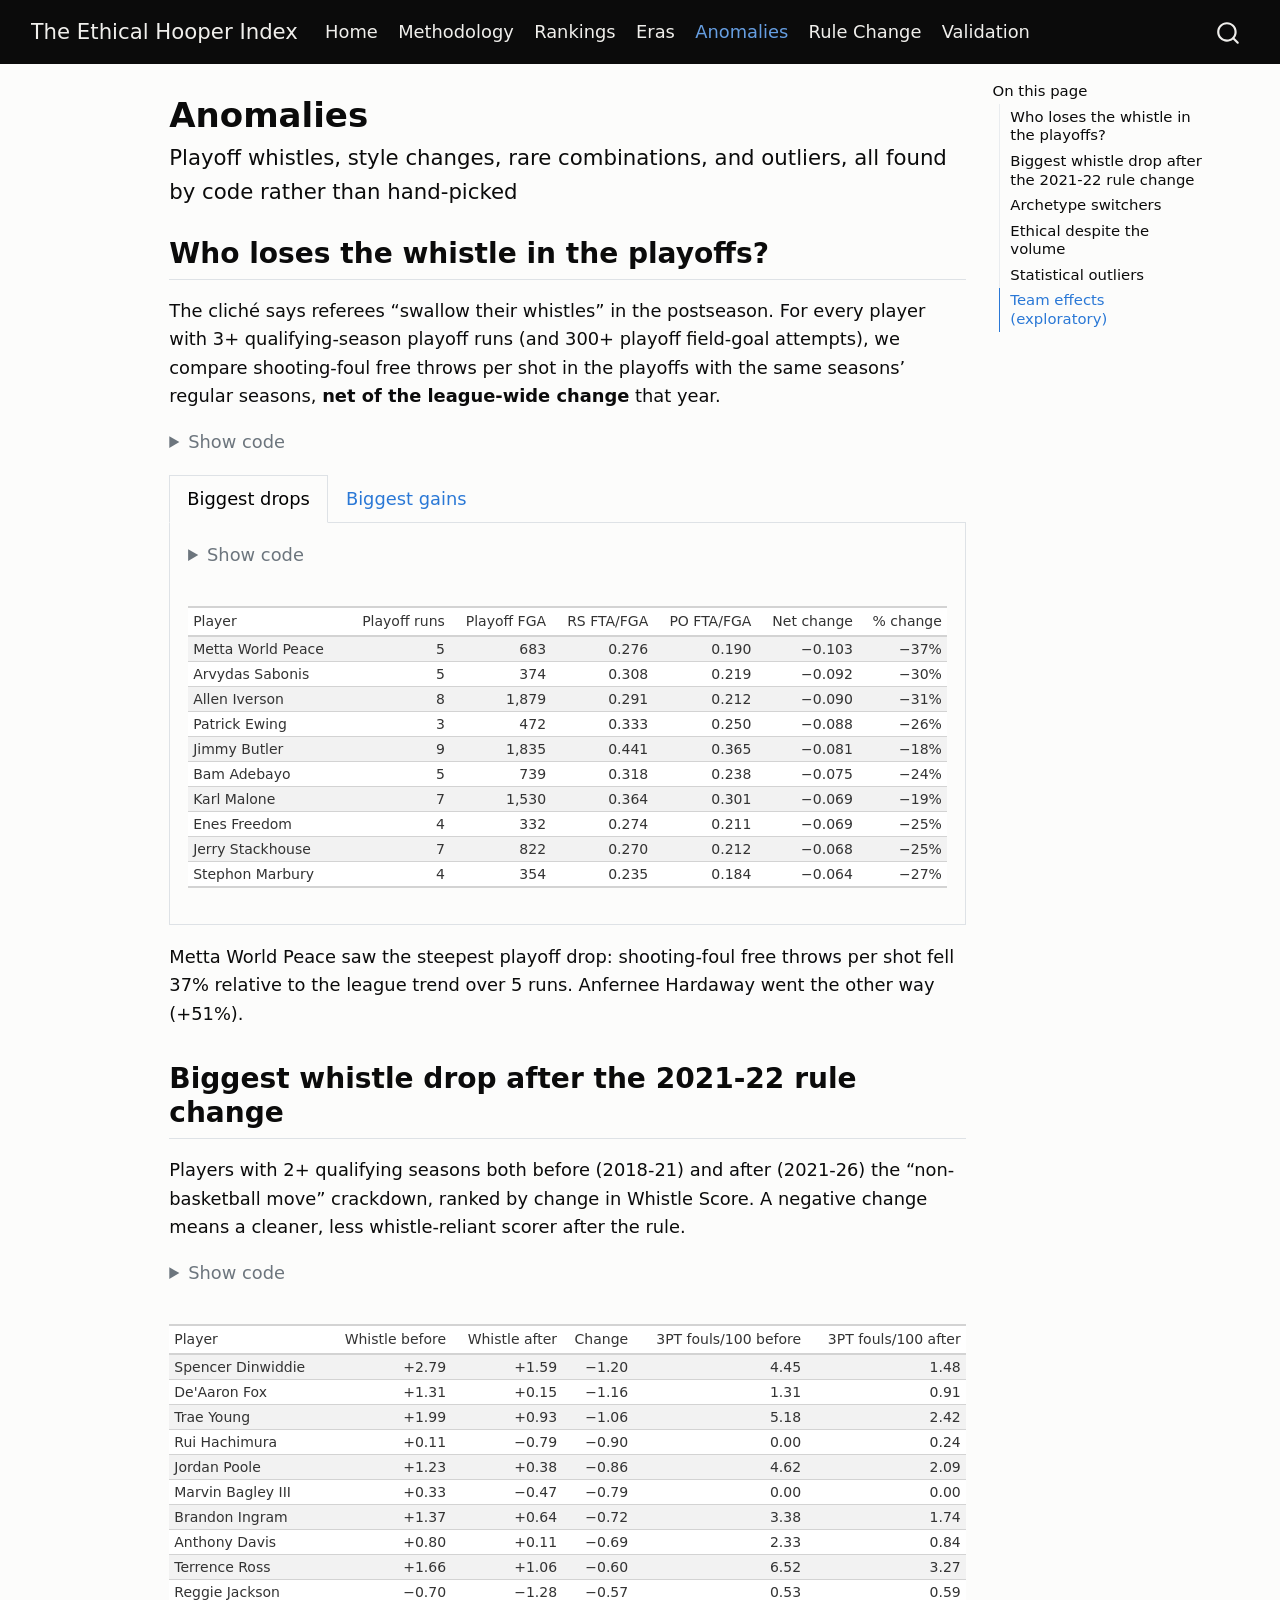
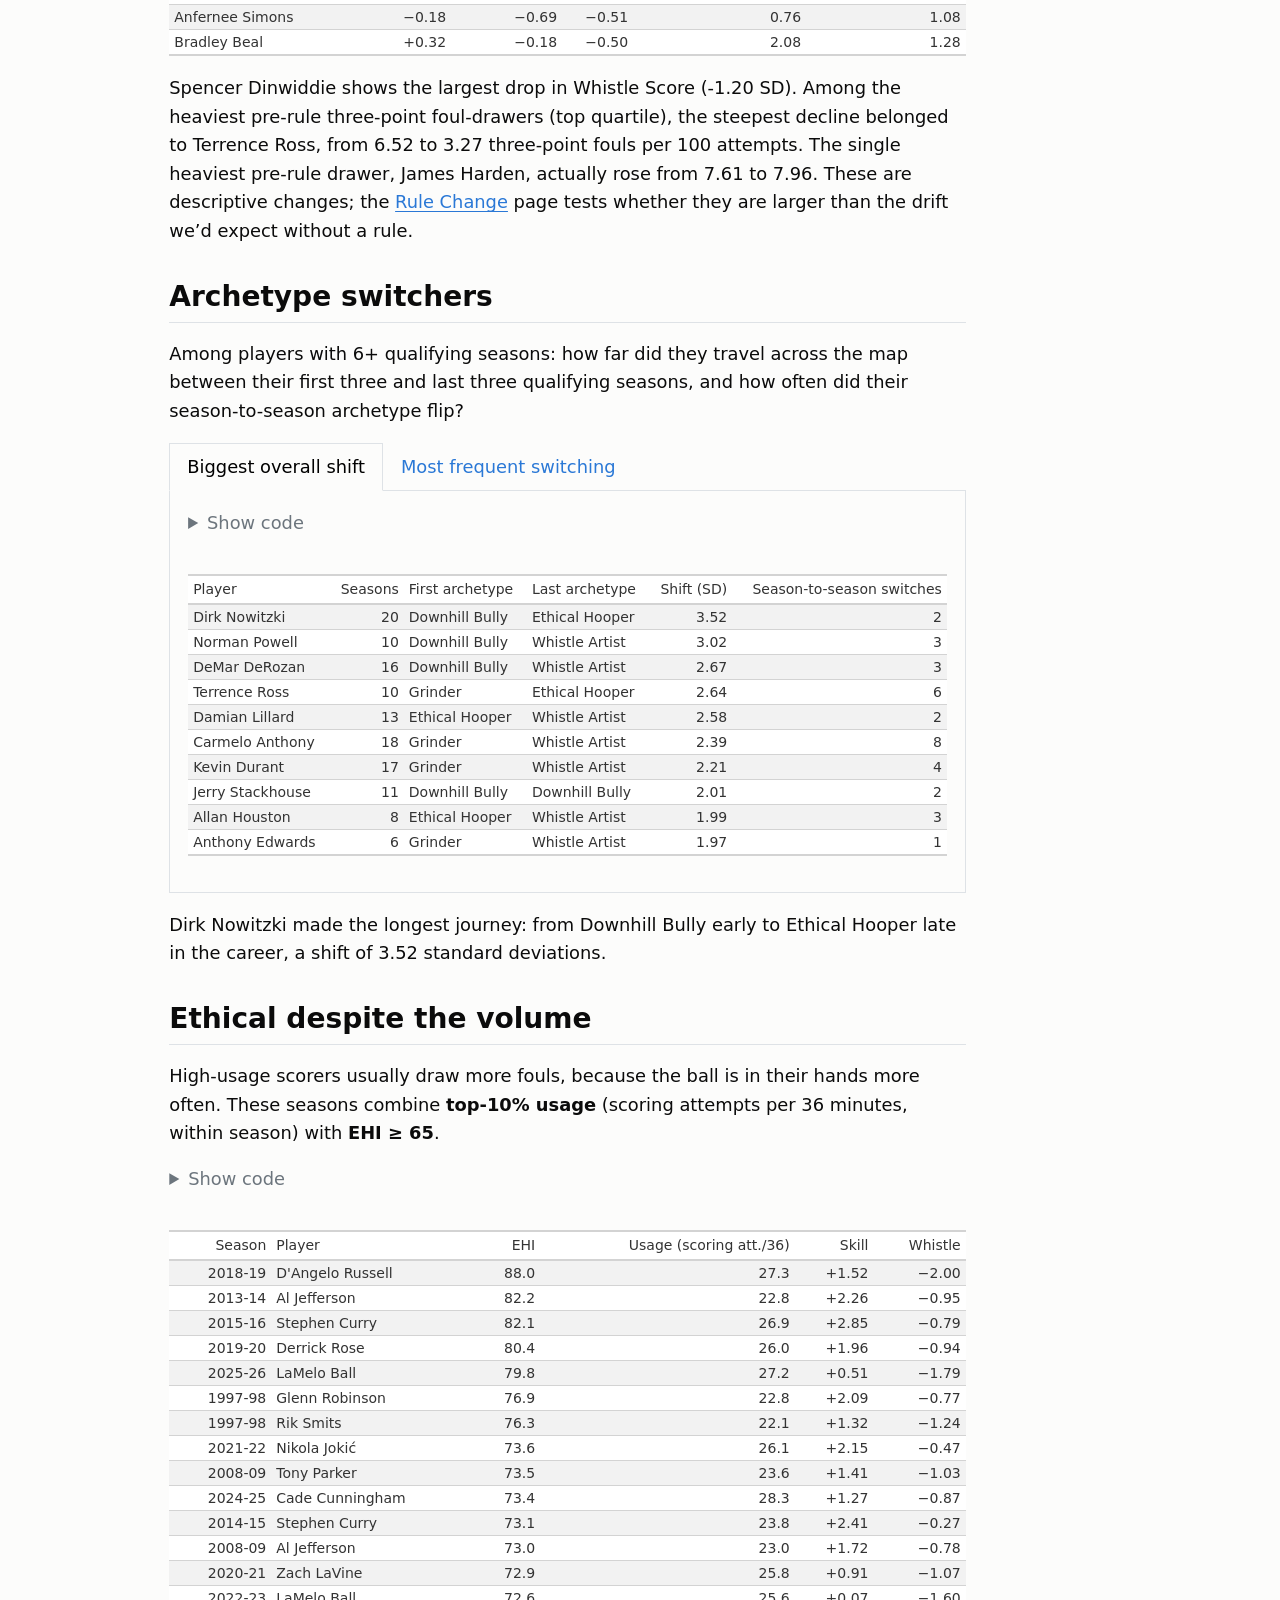
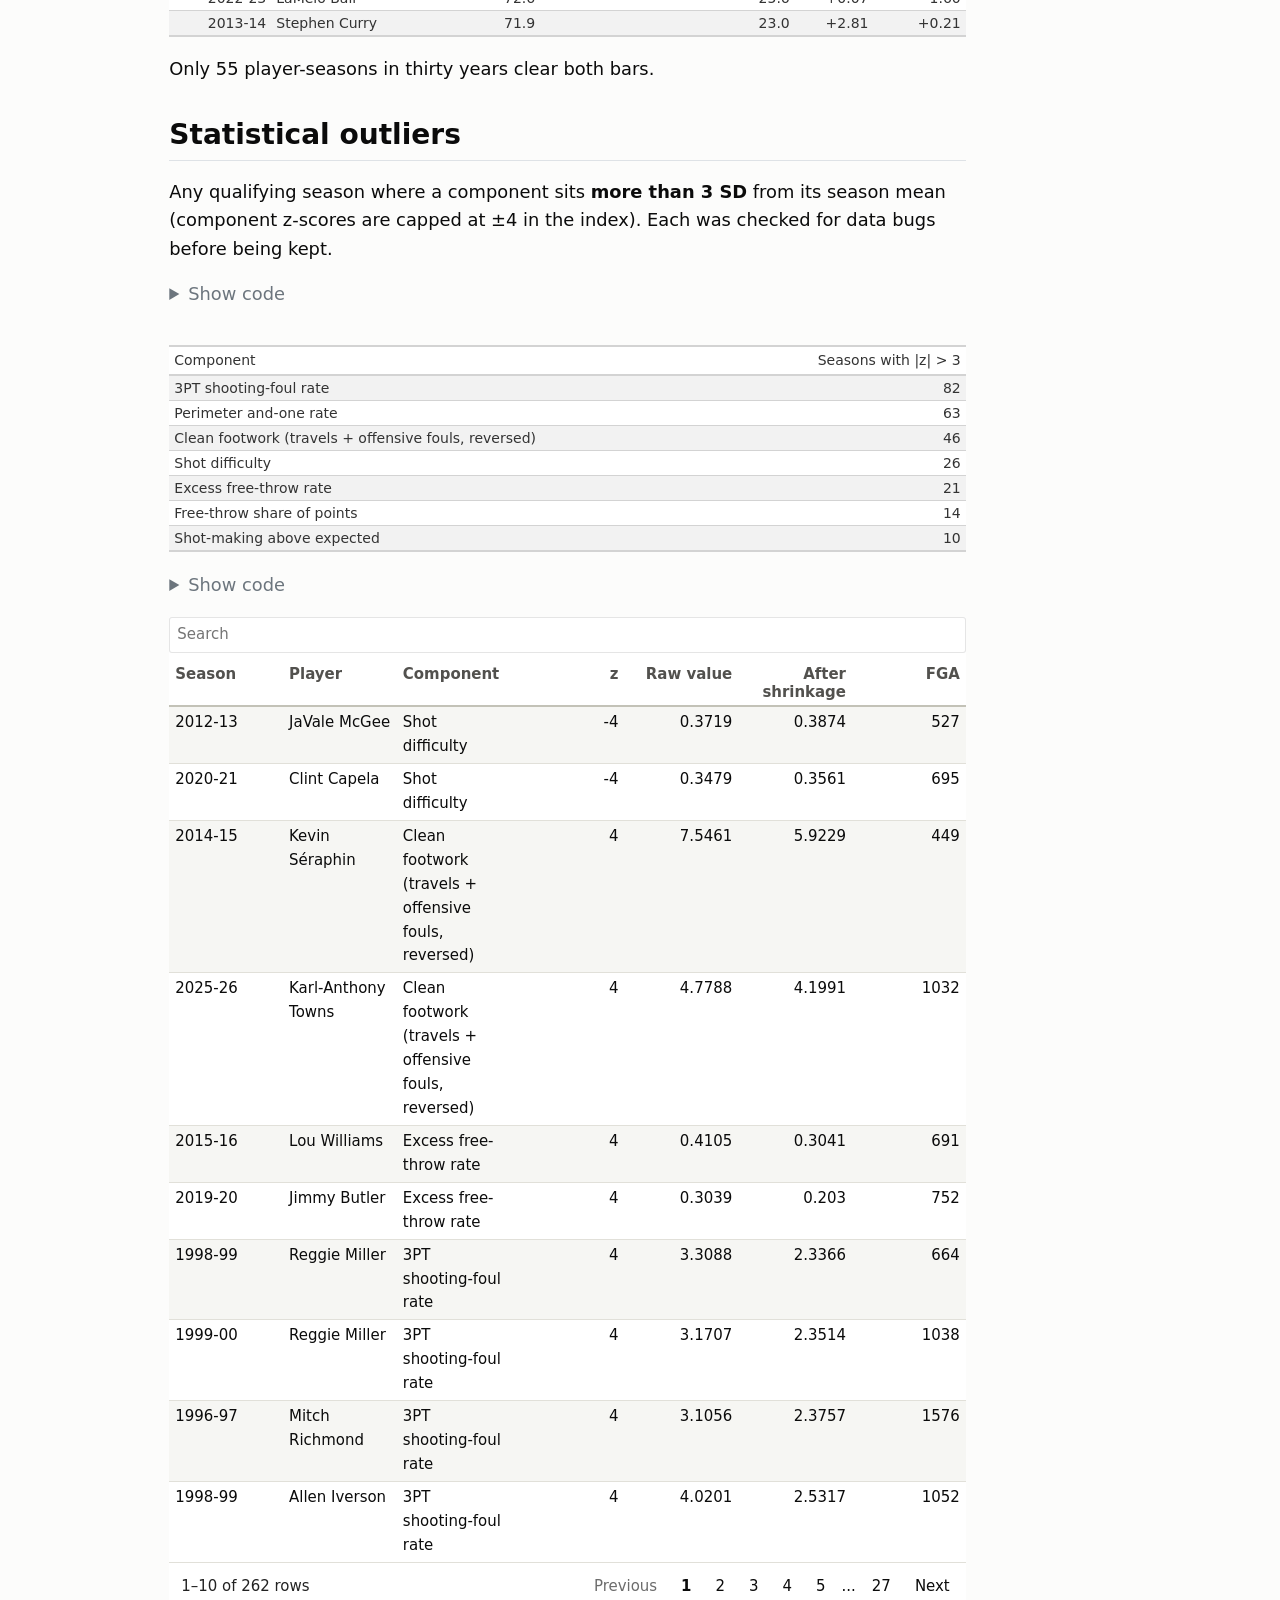
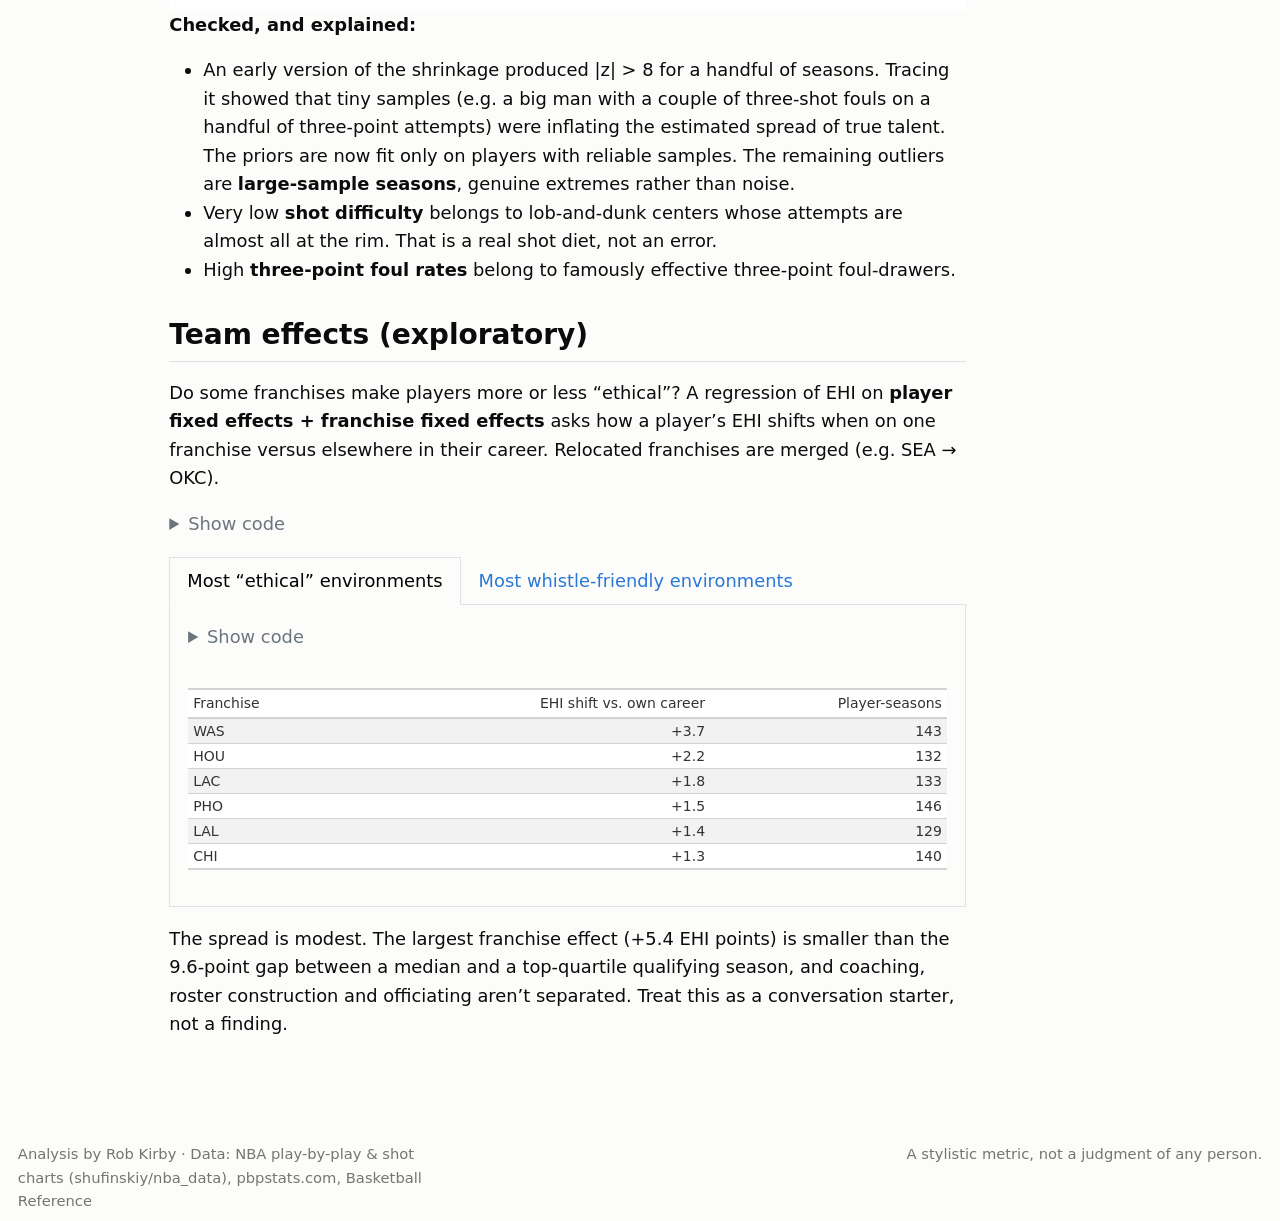
==== docs/anomalies.html @ 502fee54 "Phase 7: Quarto site, generated README, run_all build command, tracking fallback loader Co-Authored-" ====
<!DOCTYPE html>
<html xmlns="http://www.w3.org/1999/xhtml" lang="en" xml:lang="en"><head>

<meta charset="utf-8">
<meta name="generator" content="quarto-1.11.9">

<meta name="viewport" content="width=device-width, initial-scale=1.0, user-scalable=yes">


<title>Anomalies – The Ethical Hooper Index</title>
<style>
/* Default styles provided by pandoc.
** See https://pandoc.org/MANUAL.html#variables-for-html for config info.
*/
span.smallcaps{font-variant: small-caps;}
div.columns{display: flex; gap: 1.5em;}
div.column{flex: auto;}
@media screen {
div.columns{gap: min(4vw, 1.5em);}
div.column{overflow-x: auto;}
}
div.hanging-indent{margin-left: 1.5em; text-indent: -1.5em;}
ul.task-list{list-style: none;}
ul.task-list li input[type="checkbox"] {
  width: 0.8em;
  margin: 0 0.8em 0.2em -1em; /* quarto-specific, see https://github.com/quarto-dev/quarto-cli/issues/4556 */ 
  vertical-align: middle;
}
/* CSS for syntax highlighting */
html { -webkit-text-size-adjust: 100%; }
pre > code.sourceCode { white-space: pre; position: relative; }
pre > code.sourceCode > span { display: inline-block; line-height: 1.25; }
pre > code.sourceCode > span:empty { height: 1.2em; }
.sourceCode { overflow: visible; }
code.sourceCode > span { color: inherit; text-decoration: inherit; }
div.sourceCode { margin: 1em 0; }
pre.sourceCode { margin: 0; }
@media screen {
div.sourceCode { overflow: auto; }
}
@media print {
pre > code.sourceCode { white-space: pre-wrap; }
pre > code.sourceCode > span { text-indent: -5em; padding-left: 5em; }
}
pre.numberSource code
  { counter-reset: source-line 0; }
pre.numberSource code > span
  { position: relative; left: -4em; counter-increment: source-line; }
pre.numberSource code > span > a:first-child::before
  { content: counter(source-line);
    position: relative; left: -1em; text-align: right; vertical-align: baseline;
    border: none; display: inline-block;
    -webkit-touch-callout: none; -webkit-user-select: none;
    -khtml-user-select: none; -moz-user-select: none;
    -ms-user-select: none; user-select: none;
    padding: 0 4px; width: 4em;
  }
pre.numberSource { margin-left: 3em;  padding-left: 4px; }
div.sourceCode
  {   }
@media screen {
pre > code.sourceCode > span > a:first-child::before { text-decoration: underline; }
}
</style>


<script src="site_libs/quarto-nav/quarto-nav.js"></script>
<script src="site_libs/quarto-nav/headroom.min.js"></script>
<script src="site_libs/clipboard/clipboard.min.js"></script>
<script src="site_libs/quarto-search/autocomplete.umd.js"></script>
<script src="site_libs/quarto-search/fuse.min.js"></script>
<script src="site_libs/quarto-search/quarto-search.js"></script>
<meta name="quarto:offset" content="./">
<script src="site_libs/quarto-html/quarto.js" type="module"></script>
<script src="site_libs/quarto-html/tabsets/tabsets.js" type="module"></script>
<script src="site_libs/quarto-html/scrollable-regions/scrollable-regions.js" type="module"></script>
<script src="site_libs/quarto-html/popper.min.js"></script>
<script src="site_libs/quarto-html/tippy.umd.min.js"></script>
<script src="site_libs/quarto-html/anchor.min.js"></script>
<link href="site_libs/quarto-html/tippy.css" rel="stylesheet">
<link href="site_libs/quarto-html/quarto-syntax-highlighting-63b5708e65d6cd79cd7618c58d0c21e7.css" rel="stylesheet" id="quarto-text-highlighting-styles">
<script src="site_libs/bootstrap/bootstrap.min.js"></script>
<link href="site_libs/bootstrap/bootstrap-icons.css" rel="stylesheet">
<link href="site_libs/bootstrap/bootstrap-1a6fe9b46e0955b3a304957b91c45d7f.min.css" rel="stylesheet" append-hash="true" id="quarto-bootstrap" data-mode="light">
<script id="quarto-search-options" type="application/json">{
  "location": "navbar",
  "copy-button": false,
  "collapse-after": 3,
  "panel-placement": "end",
  "type": "overlay",
  "limit": 50,
  "keyboard-shortcut": [
    "f",
    "/",
    "s"
  ],
  "show-item-context": false,
  "language": {
    "search-no-results-text": "No results",
    "search-matching-documents-text": "matching documents",
    "search-copy-link-title": "Copy link to search",
    "search-hide-matches-text": "Hide additional matches",
    "search-more-match-text": "more match in this document",
    "search-more-matches-text": "more matches in this document",
    "search-clear-button-title": "Clear",
    "search-text-placeholder": "",
    "search-detached-cancel-button-title": "Cancel",
    "search-submit-button-title": "Submit",
    "search-label": "Search"
  }
}</script>
<style>html{ scroll-behavior: smooth; }</style>
<script src="site_libs/core-js-2.5.3/shim.min.js"></script>
<script src="site_libs/react-18.2.0/react.min.js"></script>
<script src="site_libs/react-18.2.0/react-dom.min.js"></script>
<script src="site_libs/reactwidget-2.0.0/react-tools.js"></script>
<link href="site_libs/htmltools-fill-0.5.9/fill.css" rel="stylesheet">
<script src="site_libs/htmlwidgets-1.6.4/htmlwidgets.js"></script>
<link href="site_libs/reactable-0.4.5/reactable.css" rel="stylesheet">
<script src="site_libs/reactable-binding-0.4.5/reactable.js"></script>


</head>

<body class="nav-fixed quarto-light"><a id="quarto-skip-link" class="visually-hidden-focusable" href="#quarto-document-content">Skip to main content</a>

<div id="quarto-search-results"></div>
  <header id="quarto-header" class="headroom fixed-top">
    <nav class="navbar navbar-expand-lg " data-bs-theme="dark" aria-label="Site">
      <div class="navbar-container container-fluid">
      <div class="navbar-brand-container mx-auto">
    <a class="navbar-brand" href="./index.html">
    <span class="navbar-title">The Ethical Hooper Index</span>
    </a>
  </div>
          <button class="navbar-toggler" type="button" data-bs-toggle="collapse" data-bs-target="#navbarCollapse" aria-controls="navbarCollapse" aria-expanded="false" aria-label="Toggle navigation" onclick="if (window.quartoToggleHeadroom) { window.quartoToggleHeadroom(); }">
  <span class="navbar-toggler-icon"></span>
</button>
          <div class="collapse navbar-collapse" id="navbarCollapse">
            <ul class="navbar-nav navbar-nav-scroll me-auto">
  <li class="nav-item">
    <a class="nav-link" href="./index.html"> 
<span class="menu-text">Home</span></a>
  </li>  
  <li class="nav-item">
    <a class="nav-link" href="./methodology.html"> 
<span class="menu-text">Methodology</span></a>
  </li>  
  <li class="nav-item">
    <a class="nav-link" href="./rankings.html"> 
<span class="menu-text">Rankings</span></a>
  </li>  
  <li class="nav-item">
    <a class="nav-link" href="./eras.html"> 
<span class="menu-text">Eras</span></a>
  </li>  
  <li class="nav-item">
    <a class="nav-link active" href="./anomalies.html" aria-current="page"> 
<span class="menu-text">Anomalies</span></a>
  </li>  
  <li class="nav-item">
    <a class="nav-link" href="./rule-change.html"> 
<span class="menu-text">Rule Change</span></a>
  </li>  
  <li class="nav-item">
    <a class="nav-link" href="./validation.html"> 
<span class="menu-text">Validation</span></a>
  </li>  
</ul>
          </div> <!-- /navcollapse -->
            <div class="quarto-navbar-tools">
</div>
            <div id="quarto-search" class="" title="Search"></div>
      </div> <!-- /container-fluid -->
    </nav>
</header>
<!-- content -->
<div id="quarto-content" class="quarto-container page-columns page-rows-contents page-layout-article page-navbar">
<!-- sidebar -->
<!-- margin-sidebar -->
    <div id="quarto-margin-sidebar" class="sidebar margin-sidebar">
        <nav id="TOC" role="doc-toc" aria-labelledby="toc-title" class="toc-active">
    <h2 id="toc-title">On this page</h2>
   
  <ul class="collapse">
  <li><a href="#who-loses-the-whistle-in-the-playoffs" id="toc-who-loses-the-whistle-in-the-playoffs" class="nav-link active" data-scroll-target="#who-loses-the-whistle-in-the-playoffs">Who loses the whistle in the playoffs?</a></li>
  <li><a href="#biggest-whistle-drop-after-the-2021-22-rule-change" id="toc-biggest-whistle-drop-after-the-2021-22-rule-change" class="nav-link" data-scroll-target="#biggest-whistle-drop-after-the-2021-22-rule-change">Biggest whistle drop after the 2021-22 rule change</a></li>
  <li><a href="#archetype-switchers" id="toc-archetype-switchers" class="nav-link" data-scroll-target="#archetype-switchers">Archetype switchers</a></li>
  <li><a href="#ethical-despite-the-volume" id="toc-ethical-despite-the-volume" class="nav-link" data-scroll-target="#ethical-despite-the-volume">Ethical despite the volume</a></li>
  <li><a href="#statistical-outliers" id="toc-statistical-outliers" class="nav-link" data-scroll-target="#statistical-outliers">Statistical outliers</a></li>
  <li><a href="#team-effects-exploratory" id="toc-team-effects-exploratory" class="nav-link" data-scroll-target="#team-effects-exploratory">Team effects (exploratory)</a></li>
  </ul>
</nav>
    </div>
<!-- main -->
<main class="content" id="quarto-document-content" tabindex="-1">

<header id="title-block-header" class="quarto-title-block default">
<div class="quarto-title">
<h1 class="title">Anomalies</h1>
<p class="subtitle lead">Playoff whistles, style changes, rare combinations, and outliers, all found by code rather than hand-picked</p>
</div>



<div class="quarto-title-meta">

    
  
    
  </div>
  


</header>


<section id="who-loses-the-whistle-in-the-playoffs" class="level2">
<h2 class="anchored" data-anchor-id="who-loses-the-whistle-in-the-playoffs">Who loses the whistle in the playoffs?</h2>
<p>The cliché says referees “swallow their whistles” in the postseason. For every player with 3+ qualifying-season playoff runs (and 300+ playoff field-goal attempts), we compare shooting-foul free throws per shot in the playoffs with the same seasons’ regular seasons, <strong>net of the league-wide change</strong> that year.</p>
<div class="cell">
<details class="code-fold">
<summary>Show code</summary>
<div class="code-copy-outer-scaffold"><div class="sourceCode cell-code" id="cb1"><pre class="sourceCode r code-with-copy"><code class="sourceCode r"><span id="cb1-1"><a href="#cb1-1" aria-hidden="true" tabindex="-1"></a>pw_tbl <span class="ot">&lt;-</span> <span class="cf">function</span>(d) d[, .(<span class="at">Player =</span> player, <span class="st">`</span><span class="at">Playoff runs</span><span class="st">`</span> <span class="ot">=</span> po_runs, <span class="st">`</span><span class="at">Playoff FGA</span><span class="st">`</span> <span class="ot">=</span> po_fga,</span>
<span id="cb1-2"><a href="#cb1-2" aria-hidden="true" tabindex="-1"></a>                            <span class="st">`</span><span class="at">RS FTA/FGA</span><span class="st">`</span> <span class="ot">=</span> rs_ftr, <span class="st">`</span><span class="at">PO FTA/FGA</span><span class="st">`</span> <span class="ot">=</span> po_ftr, <span class="st">`</span><span class="at">Net change</span><span class="st">`</span> <span class="ot">=</span> net_change, <span class="st">`</span><span class="at">% change</span><span class="st">`</span> <span class="ot">=</span> pct_change <span class="sc">/</span> <span class="dv">100</span>)] <span class="sc">|&gt;</span></span>
<span id="cb1-3"><a href="#cb1-3" aria-hidden="true" tabindex="-1"></a>  <span class="fu">small_gt</span>() <span class="sc">|&gt;</span> <span class="fu">fmt_number</span>(<span class="fu">c</span>(<span class="st">`</span><span class="at">RS FTA/FGA</span><span class="st">`</span>, <span class="st">`</span><span class="at">PO FTA/FGA</span><span class="st">`</span>), <span class="at">decimals =</span> <span class="dv">3</span>) <span class="sc">|&gt;</span></span>
<span id="cb1-4"><a href="#cb1-4" aria-hidden="true" tabindex="-1"></a>  <span class="fu">fmt_number</span>(<span class="st">`</span><span class="at">Net change</span><span class="st">`</span>, <span class="at">decimals =</span> <span class="dv">3</span>, <span class="at">force_sign =</span> <span class="cn">TRUE</span>) <span class="sc">|&gt;</span> <span class="fu">fmt_percent</span>(<span class="st">`</span><span class="at">% change</span><span class="st">`</span>, <span class="at">decimals =</span> <span class="dv">0</span>, <span class="at">force_sign =</span> <span class="cn">TRUE</span>) <span class="sc">|&gt;</span></span>
<span id="cb1-5"><a href="#cb1-5" aria-hidden="true" tabindex="-1"></a>  <span class="fu">fmt_number</span>(<span class="st">`</span><span class="at">Playoff FGA</span><span class="st">`</span>, <span class="at">decimals =</span> <span class="dv">0</span>)</span></code></pre></div><button title="Copy to Clipboard" class="code-copy-button"><i class="bi"></i></button></div>
</details>
</div>
<div class="tabset-margin-container"></div><div class="panel-tabset">
<ul class="nav nav-tabs" role="tablist"><li class="nav-item" role="presentation"><a class="nav-link active" id="tabset-1-1-tab" data-bs-toggle="tab" data-bs-target="#tabset-1-1" role="tab" aria-controls="tabset-1-1" aria-selected="true" href="">Biggest drops</a></li><li class="nav-item" role="presentation"><a class="nav-link" id="tabset-1-2-tab" data-bs-toggle="tab" data-bs-target="#tabset-1-2" role="tab" aria-controls="tabset-1-2" aria-selected="false" href="">Biggest gains</a></li></ul>
<div class="tab-content">
<div id="tabset-1-1" class="tab-pane active" role="tabpanel" aria-labelledby="tabset-1-1-tab">
<div class="cell">
<details class="code-fold">
<summary>Show code</summary>
<div class="code-copy-outer-scaffold"><div class="sourceCode cell-code" id="cb2"><pre class="sourceCode r code-with-copy"><code class="sourceCode r"><span id="cb2-1"><a href="#cb2-1" aria-hidden="true" tabindex="-1"></a><span class="fu">pw_tbl</span>(pw[<span class="fu">order</span>(net_change)][<span class="dv">1</span><span class="sc">:</span><span class="dv">10</span>])</span></code></pre></div><button title="Copy to Clipboard" class="code-copy-button"><i class="bi"></i></button></div>
</details>
<div class="cell-output-display">
<div id="ozmgtvkqoy" style="padding-left:0px;padding-right:0px;padding-top:10px;padding-bottom:10px;overflow-x:auto;overflow-y:auto;width:auto;height:auto;">
<style>#ozmgtvkqoy table {
  font-family: system-ui, 'Segoe UI', Roboto, Helvetica, Arial, sans-serif, 'Apple Color Emoji', 'Segoe UI Emoji', 'Segoe UI Symbol', 'Noto Color Emoji';
  -webkit-font-smoothing: antialiased;
  -moz-osx-font-smoothing: grayscale;
}

#ozmgtvkqoy thead, #ozmgtvkqoy tbody, #ozmgtvkqoy tfoot, #ozmgtvkqoy tr, #ozmgtvkqoy td, #ozmgtvkqoy th {
  border-style: none;
}

#ozmgtvkqoy p {
  margin: 0;
  padding: 0;
}

#ozmgtvkqoy .gt_table {
  display: table;
  border-collapse: collapse;
  line-height: normal;
  margin-left: auto;
  margin-right: auto;
  color: #333333;
  font-size: 14px;
  font-weight: normal;
  font-style: normal;
  background-color: #FFFFFF;
  width: 100%;
  border-top-style: solid;
  border-top-width: 2px;
  border-top-color: #A8A8A8;
  border-right-style: none;
  border-right-width: 2px;
  border-right-color: #D3D3D3;
  border-bottom-style: solid;
  border-bottom-width: 2px;
  border-bottom-color: #A8A8A8;
  border-left-style: none;
  border-left-width: 2px;
  border-left-color: #D3D3D3;
}

#ozmgtvkqoy .gt_caption {
  padding-top: 4px;
  padding-bottom: 4px;
}

#ozmgtvkqoy .gt_title {
  color: #333333;
  font-size: 125%;
  font-weight: initial;
  padding-top: 4px;
  padding-bottom: 4px;
  padding-left: 5px;
  padding-right: 5px;
  border-bottom-color: #FFFFFF;
  border-bottom-width: 0;
}

#ozmgtvkqoy .gt_subtitle {
  color: #333333;
  font-size: 85%;
  font-weight: initial;
  padding-top: 3px;
  padding-bottom: 5px;
  padding-left: 5px;
  padding-right: 5px;
  border-top-color: #FFFFFF;
  border-top-width: 0;
}

#ozmgtvkqoy .gt_heading {
  background-color: #FFFFFF;
  text-align: center;
  border-bottom-color: #FFFFFF;
  border-left-style: none;
  border-left-width: 1px;
  border-left-color: #D3D3D3;
  border-right-style: none;
  border-right-width: 1px;
  border-right-color: #D3D3D3;
}

#ozmgtvkqoy .gt_bottom_border {
  border-bottom-style: solid;
  border-bottom-width: 2px;
  border-bottom-color: #D3D3D3;
}

#ozmgtvkqoy .gt_col_headings {
  border-top-style: solid;
  border-top-width: 2px;
  border-top-color: #D3D3D3;
  border-bottom-style: solid;
  border-bottom-width: 2px;
  border-bottom-color: #D3D3D3;
  border-left-style: none;
  border-left-width: 1px;
  border-left-color: #D3D3D3;
  border-right-style: none;
  border-right-width: 1px;
  border-right-color: #D3D3D3;
}

#ozmgtvkqoy .gt_col_heading {
  color: #333333;
  background-color: #FFFFFF;
  font-size: 100%;
  font-weight: normal;
  text-transform: inherit;
  border-left-style: none;
  border-left-width: 1px;
  border-left-color: #D3D3D3;
  border-right-style: none;
  border-right-width: 1px;
  border-right-color: #D3D3D3;
  vertical-align: bottom;
  padding-top: 5px;
  padding-bottom: 6px;
  padding-left: 5px;
  padding-right: 5px;
  overflow-x: hidden;
}

#ozmgtvkqoy .gt_column_spanner_outer {
  color: #333333;
  background-color: #FFFFFF;
  font-size: 100%;
  font-weight: normal;
  text-transform: inherit;
  padding-top: 0;
  padding-bottom: 0;
  padding-left: 4px;
  padding-right: 4px;
}

#ozmgtvkqoy .gt_column_spanner_outer:first-child {
  padding-left: 0;
}

#ozmgtvkqoy .gt_column_spanner_outer:last-child {
  padding-right: 0;
}

#ozmgtvkqoy .gt_column_spanner {
  border-bottom-style: solid;
  border-bottom-width: 2px;
  border-bottom-color: #D3D3D3;
  vertical-align: bottom;
  padding-top: 5px;
  padding-bottom: 5px;
  overflow-x: hidden;
  display: inline-block;
  width: 100%;
}

#ozmgtvkqoy .gt_spanner_row {
  border-bottom-style: hidden;
}

#ozmgtvkqoy .gt_group_heading {
  padding-top: 8px;
  padding-bottom: 8px;
  padding-left: 5px;
  padding-right: 5px;
  color: #333333;
  background-color: #FFFFFF;
  font-size: 100%;
  font-weight: initial;
  text-transform: inherit;
  border-top-style: solid;
  border-top-width: 2px;
  border-top-color: #D3D3D3;
  border-bottom-style: solid;
  border-bottom-width: 2px;
  border-bottom-color: #D3D3D3;
  border-left-style: none;
  border-left-width: 1px;
  border-left-color: #D3D3D3;
  border-right-style: none;
  border-right-width: 1px;
  border-right-color: #D3D3D3;
  vertical-align: middle;
  text-align: left;
}

#ozmgtvkqoy .gt_empty_group_heading {
  padding: 0.5px;
  color: #333333;
  background-color: #FFFFFF;
  font-size: 100%;
  font-weight: initial;
  border-top-style: solid;
  border-top-width: 2px;
  border-top-color: #D3D3D3;
  border-bottom-style: solid;
  border-bottom-width: 2px;
  border-bottom-color: #D3D3D3;
  vertical-align: middle;
}

#ozmgtvkqoy .gt_from_md > :first-child {
  margin-top: 0;
}

#ozmgtvkqoy .gt_from_md > :last-child {
  margin-bottom: 0;
}

#ozmgtvkqoy .gt_row {
  padding-top: 4px;
  padding-bottom: 4px;
  padding-left: 5px;
  padding-right: 5px;
  margin: 10px;
  border-top-style: solid;
  border-top-width: 1px;
  border-top-color: #D3D3D3;
  border-left-style: none;
  border-left-width: 1px;
  border-left-color: #D3D3D3;
  border-right-style: none;
  border-right-width: 1px;
  border-right-color: #D3D3D3;
  vertical-align: middle;
  overflow-x: hidden;
}

#ozmgtvkqoy .gt_stub {
  color: #333333;
  background-color: #FFFFFF;
  font-size: 100%;
  font-weight: initial;
  text-transform: inherit;
  border-right-style: solid;
  border-right-width: 2px;
  border-right-color: #D3D3D3;
  padding-left: 5px;
  padding-right: 5px;
}

#ozmgtvkqoy .gt_stub_row_group {
  color: #333333;
  background-color: #FFFFFF;
  font-size: 100%;
  font-weight: initial;
  text-transform: inherit;
  border-right-style: solid;
  border-right-width: 2px;
  border-right-color: #D3D3D3;
  padding-left: 5px;
  padding-right: 5px;
  vertical-align: top;
}

#ozmgtvkqoy .gt_row_group_first td {
  border-top-width: 2px;
}

#ozmgtvkqoy .gt_row_group_first th {
  border-top-width: 2px;
}

#ozmgtvkqoy .gt_summary_row {
  color: #333333;
  background-color: #FFFFFF;
  text-transform: inherit;
  padding-top: 8px;
  padding-bottom: 8px;
  padding-left: 5px;
  padding-right: 5px;
}

#ozmgtvkqoy .gt_first_summary_row {
  border-top-style: solid;
  border-top-color: #D3D3D3;
}

#ozmgtvkqoy .gt_first_summary_row.thick {
  border-top-width: 2px;
}

#ozmgtvkqoy .gt_last_summary_row {
  padding-top: 8px;
  padding-bottom: 8px;
  padding-left: 5px;
  padding-right: 5px;
  border-bottom-style: solid;
  border-bottom-width: 2px;
  border-bottom-color: #D3D3D3;
}

#ozmgtvkqoy .gt_grand_summary_row {
  color: #333333;
  background-color: #FFFFFF;
  text-transform: inherit;
  padding-top: 8px;
  padding-bottom: 8px;
  padding-left: 5px;
  padding-right: 5px;
}

#ozmgtvkqoy .gt_first_grand_summary_row {
  padding-top: 8px;
  padding-bottom: 8px;
  padding-left: 5px;
  padding-right: 5px;
  border-top-style: double;
  border-top-width: 6px;
  border-top-color: #D3D3D3;
}

#ozmgtvkqoy .gt_last_grand_summary_row_top {
  padding-top: 8px;
  padding-bottom: 8px;
  padding-left: 5px;
  padding-right: 5px;
  border-bottom-style: double;
  border-bottom-width: 6px;
  border-bottom-color: #D3D3D3;
}

#ozmgtvkqoy .gt_striped {
  background-color: rgba(128, 128, 128, 0.05);
}

#ozmgtvkqoy .gt_table_body {
  border-top-style: solid;
  border-top-width: 2px;
  border-top-color: #D3D3D3;
  border-bottom-style: solid;
  border-bottom-width: 2px;
  border-bottom-color: #D3D3D3;
}

#ozmgtvkqoy .gt_footnotes {
  color: #333333;
  background-color: #FFFFFF;
  border-bottom-style: none;
  border-bottom-width: 2px;
  border-bottom-color: #D3D3D3;
  border-left-style: none;
  border-left-width: 2px;
  border-left-color: #D3D3D3;
  border-right-style: none;
  border-right-width: 2px;
  border-right-color: #D3D3D3;
}

#ozmgtvkqoy .gt_footnote {
  margin: 0px;
  font-size: 90%;
  padding-top: 4px;
  padding-bottom: 4px;
  padding-left: 5px;
  padding-right: 5px;
}

#ozmgtvkqoy .gt_sourcenotes {
  color: #333333;
  background-color: #FFFFFF;
  border-bottom-style: none;
  border-bottom-width: 2px;
  border-bottom-color: #D3D3D3;
  border-left-style: none;
  border-left-width: 2px;
  border-left-color: #D3D3D3;
  border-right-style: none;
  border-right-width: 2px;
  border-right-color: #D3D3D3;
}

#ozmgtvkqoy .gt_sourcenote {
  font-size: 90%;
  padding-top: 4px;
  padding-bottom: 4px;
  padding-left: 5px;
  padding-right: 5px;
}

#ozmgtvkqoy .gt_left {
  text-align: left;
}

#ozmgtvkqoy .gt_center {
  text-align: center;
}

#ozmgtvkqoy .gt_right {
  text-align: right;
  font-variant-numeric: tabular-nums;
}

#ozmgtvkqoy .gt_font_normal {
  font-weight: normal;
}

#ozmgtvkqoy .gt_font_bold {
  font-weight: bold;
}

#ozmgtvkqoy .gt_font_italic {
  font-style: italic;
}

#ozmgtvkqoy .gt_super {
  font-size: 65%;
}

#ozmgtvkqoy .gt_footnote_marks {
  font-size: 75%;
  vertical-align: 0.4em;
  position: initial;
}

#ozmgtvkqoy .gt_asterisk {
  font-size: 100%;
  vertical-align: 0;
}

#ozmgtvkqoy .gt_indent_1 {
  text-indent: 5px;
}

#ozmgtvkqoy .gt_indent_2 {
  text-indent: 10px;
}

#ozmgtvkqoy .gt_indent_3 {
  text-indent: 15px;
}

#ozmgtvkqoy .gt_indent_4 {
  text-indent: 20px;
}

#ozmgtvkqoy .gt_indent_5 {
  text-indent: 25px;
}

#ozmgtvkqoy .katex-display {
  display: inline-flex !important;
  margin-bottom: 0.75em !important;
}

#ozmgtvkqoy div.Reactable > div.rt-table > div.rt-thead > div.rt-tr.rt-tr-group-header > div.rt-th-group:after {
  height: 0px !important;
}
</style>

<table class="gt_table caption-top table table-sm table-striped small" data-quarto-bootstrap="false">
<thead>
<tr class="gt_col_headings header">
<th id="Player" class="gt_col_heading gt_columns_bottom_border gt_left" data-quarto-table-cell-role="th" scope="col">Player</th>
<th id="Playoff-runs" class="gt_col_heading gt_columns_bottom_border gt_right" data-quarto-table-cell-role="th" scope="col">Playoff runs</th>
<th id="Playoff-FGA" class="gt_col_heading gt_columns_bottom_border gt_right" data-quarto-table-cell-role="th" scope="col">Playoff FGA</th>
<th id="RS-FTA/FGA" class="gt_col_heading gt_columns_bottom_border gt_right" data-quarto-table-cell-role="th" scope="col">RS FTA/FGA</th>
<th id="PO-FTA/FGA" class="gt_col_heading gt_columns_bottom_border gt_right" data-quarto-table-cell-role="th" scope="col">PO FTA/FGA</th>
<th id="Net-change" class="gt_col_heading gt_columns_bottom_border gt_right" data-quarto-table-cell-role="th" scope="col">Net change</th>
<th id="a%-change" class="gt_col_heading gt_columns_bottom_border gt_right" data-quarto-table-cell-role="th" scope="col">% change</th>
</tr>
</thead>
<tbody class="gt_table_body">
<tr class="odd">
<td class="gt_row gt_left" headers="Player">Metta World Peace</td>
<td class="gt_row gt_right" headers="Playoff-runs">5</td>
<td class="gt_row gt_right" headers="Playoff-FGA">683</td>
<td class="gt_row gt_right" headers="RS-FTA/FGA">0.276</td>
<td class="gt_row gt_right" headers="PO-FTA/FGA">0.190</td>
<td class="gt_row gt_right" headers="Net-change">−0.103</td>
<td class="gt_row gt_right" headers="a%-change">−37%</td>
</tr>
<tr class="even">
<td class="gt_row gt_left" headers="Player">Arvydas Sabonis</td>
<td class="gt_row gt_right" headers="Playoff-runs">5</td>
<td class="gt_row gt_right" headers="Playoff-FGA">374</td>
<td class="gt_row gt_right" headers="RS-FTA/FGA">0.308</td>
<td class="gt_row gt_right" headers="PO-FTA/FGA">0.219</td>
<td class="gt_row gt_right" headers="Net-change">−0.092</td>
<td class="gt_row gt_right" headers="a%-change">−30%</td>
</tr>
<tr class="odd">
<td class="gt_row gt_left" headers="Player">Allen Iverson</td>
<td class="gt_row gt_right" headers="Playoff-runs">8</td>
<td class="gt_row gt_right" headers="Playoff-FGA">1,879</td>
<td class="gt_row gt_right" headers="RS-FTA/FGA">0.291</td>
<td class="gt_row gt_right" headers="PO-FTA/FGA">0.212</td>
<td class="gt_row gt_right" headers="Net-change">−0.090</td>
<td class="gt_row gt_right" headers="a%-change">−31%</td>
</tr>
<tr class="even">
<td class="gt_row gt_left" headers="Player">Patrick Ewing</td>
<td class="gt_row gt_right" headers="Playoff-runs">3</td>
<td class="gt_row gt_right" headers="Playoff-FGA">472</td>
<td class="gt_row gt_right" headers="RS-FTA/FGA">0.333</td>
<td class="gt_row gt_right" headers="PO-FTA/FGA">0.250</td>
<td class="gt_row gt_right" headers="Net-change">−0.088</td>
<td class="gt_row gt_right" headers="a%-change">−26%</td>
</tr>
<tr class="odd">
<td class="gt_row gt_left" headers="Player">Jimmy Butler</td>
<td class="gt_row gt_right" headers="Playoff-runs">9</td>
<td class="gt_row gt_right" headers="Playoff-FGA">1,835</td>
<td class="gt_row gt_right" headers="RS-FTA/FGA">0.441</td>
<td class="gt_row gt_right" headers="PO-FTA/FGA">0.365</td>
<td class="gt_row gt_right" headers="Net-change">−0.081</td>
<td class="gt_row gt_right" headers="a%-change">−18%</td>
</tr>
<tr class="even">
<td class="gt_row gt_left" headers="Player">Bam Adebayo</td>
<td class="gt_row gt_right" headers="Playoff-runs">5</td>
<td class="gt_row gt_right" headers="Playoff-FGA">739</td>
<td class="gt_row gt_right" headers="RS-FTA/FGA">0.318</td>
<td class="gt_row gt_right" headers="PO-FTA/FGA">0.238</td>
<td class="gt_row gt_right" headers="Net-change">−0.075</td>
<td class="gt_row gt_right" headers="a%-change">−24%</td>
</tr>
<tr class="odd">
<td class="gt_row gt_left" headers="Player">Karl Malone</td>
<td class="gt_row gt_right" headers="Playoff-runs">7</td>
<td class="gt_row gt_right" headers="Playoff-FGA">1,530</td>
<td class="gt_row gt_right" headers="RS-FTA/FGA">0.364</td>
<td class="gt_row gt_right" headers="PO-FTA/FGA">0.301</td>
<td class="gt_row gt_right" headers="Net-change">−0.069</td>
<td class="gt_row gt_right" headers="a%-change">−19%</td>
</tr>
<tr class="even">
<td class="gt_row gt_left" headers="Player">Enes Freedom</td>
<td class="gt_row gt_right" headers="Playoff-runs">4</td>
<td class="gt_row gt_right" headers="Playoff-FGA">332</td>
<td class="gt_row gt_right" headers="RS-FTA/FGA">0.274</td>
<td class="gt_row gt_right" headers="PO-FTA/FGA">0.211</td>
<td class="gt_row gt_right" headers="Net-change">−0.069</td>
<td class="gt_row gt_right" headers="a%-change">−25%</td>
</tr>
<tr class="odd">
<td class="gt_row gt_left" headers="Player">Jerry Stackhouse</td>
<td class="gt_row gt_right" headers="Playoff-runs">7</td>
<td class="gt_row gt_right" headers="Playoff-FGA">822</td>
<td class="gt_row gt_right" headers="RS-FTA/FGA">0.270</td>
<td class="gt_row gt_right" headers="PO-FTA/FGA">0.212</td>
<td class="gt_row gt_right" headers="Net-change">−0.068</td>
<td class="gt_row gt_right" headers="a%-change">−25%</td>
</tr>
<tr class="even">
<td class="gt_row gt_left" headers="Player">Stephon Marbury</td>
<td class="gt_row gt_right" headers="Playoff-runs">4</td>
<td class="gt_row gt_right" headers="Playoff-FGA">354</td>
<td class="gt_row gt_right" headers="RS-FTA/FGA">0.235</td>
<td class="gt_row gt_right" headers="PO-FTA/FGA">0.184</td>
<td class="gt_row gt_right" headers="Net-change">−0.064</td>
<td class="gt_row gt_right" headers="a%-change">−27%</td>
</tr>
</tbody>
</table>

</div>
</div>
</div>
</div>
<div id="tabset-1-2" class="tab-pane" role="tabpanel" aria-labelledby="tabset-1-2-tab">
<div class="cell">
<details class="code-fold">
<summary>Show code</summary>
<div class="code-copy-outer-scaffold"><div class="sourceCode cell-code" id="cb3"><pre class="sourceCode r code-with-copy"><code class="sourceCode r"><span id="cb3-1"><a href="#cb3-1" aria-hidden="true" tabindex="-1"></a><span class="fu">pw_tbl</span>(pw[<span class="fu">order</span>(<span class="sc">-</span>net_change)][<span class="dv">1</span><span class="sc">:</span><span class="dv">10</span>])</span></code></pre></div><button title="Copy to Clipboard" class="code-copy-button"><i class="bi"></i></button></div>
</details>
<div class="cell-output-display">
<div id="slaobxsbfw" style="padding-left:0px;padding-right:0px;padding-top:10px;padding-bottom:10px;overflow-x:auto;overflow-y:auto;width:auto;height:auto;">
<style>#slaobxsbfw table {
  font-family: system-ui, 'Segoe UI', Roboto, Helvetica, Arial, sans-serif, 'Apple Color Emoji', 'Segoe UI Emoji', 'Segoe UI Symbol', 'Noto Color Emoji';
  -webkit-font-smoothing: antialiased;
  -moz-osx-font-smoothing: grayscale;
}

#slaobxsbfw thead, #slaobxsbfw tbody, #slaobxsbfw tfoot, #slaobxsbfw tr, #slaobxsbfw td, #slaobxsbfw th {
  border-style: none;
}

#slaobxsbfw p {
  margin: 0;
  padding: 0;
}

#slaobxsbfw .gt_table {
  display: table;
  border-collapse: collapse;
  line-height: normal;
  margin-left: auto;
  margin-right: auto;
  color: #333333;
  font-size: 14px;
  font-weight: normal;
  font-style: normal;
  background-color: #FFFFFF;
  width: 100%;
  border-top-style: solid;
  border-top-width: 2px;
  border-top-color: #A8A8A8;
  border-right-style: none;
  border-right-width: 2px;
  border-right-color: #D3D3D3;
  border-bottom-style: solid;
  border-bottom-width: 2px;
  border-bottom-color: #A8A8A8;
  border-left-style: none;
  border-left-width: 2px;
  border-left-color: #D3D3D3;
}

#slaobxsbfw .gt_caption {
  padding-top: 4px;
  padding-bottom: 4px;
}

#slaobxsbfw .gt_title {
  color: #333333;
  font-size: 125%;
  font-weight: initial;
  padding-top: 4px;
  padding-bottom: 4px;
  padding-left: 5px;
  padding-right: 5px;
  border-bottom-color: #FFFFFF;
  border-bottom-width: 0;
}

#slaobxsbfw .gt_subtitle {
  color: #333333;
  font-size: 85%;
  font-weight: initial;
  padding-top: 3px;
  padding-bottom: 5px;
  padding-left: 5px;
  padding-right: 5px;
  border-top-color: #FFFFFF;
  border-top-width: 0;
}

#slaobxsbfw .gt_heading {
  background-color: #FFFFFF;
  text-align: center;
  border-bottom-color: #FFFFFF;
  border-left-style: none;
  border-left-width: 1px;
  border-left-color: #D3D3D3;
  border-right-style: none;
  border-right-width: 1px;
  border-right-color: #D3D3D3;
}

#slaobxsbfw .gt_bottom_border {
  border-bottom-style: solid;
  border-bottom-width: 2px;
  border-bottom-color: #D3D3D3;
}

#slaobxsbfw .gt_col_headings {
  border-top-style: solid;
  border-top-width: 2px;
  border-top-color: #D3D3D3;
  border-bottom-style: solid;
  border-bottom-width: 2px;
  border-bottom-color: #D3D3D3;
  border-left-style: none;
  border-left-width: 1px;
  border-left-color: #D3D3D3;
  border-right-style: none;
  border-right-width: 1px;
  border-right-color: #D3D3D3;
}

#slaobxsbfw .gt_col_heading {
  color: #333333;
  background-color: #FFFFFF;
  font-size: 100%;
  font-weight: normal;
  text-transform: inherit;
  border-left-style: none;
  border-left-width: 1px;
  border-left-color: #D3D3D3;
  border-right-style: none;
  border-right-width: 1px;
  border-right-color: #D3D3D3;
  vertical-align: bottom;
  padding-top: 5px;
  padding-bottom: 6px;
  padding-left: 5px;
  padding-right: 5px;
  overflow-x: hidden;
}

#slaobxsbfw .gt_column_spanner_outer {
  color: #333333;
  background-color: #FFFFFF;
  font-size: 100%;
  font-weight: normal;
  text-transform: inherit;
  padding-top: 0;
  padding-bottom: 0;
  padding-left: 4px;
  padding-right: 4px;
}

#slaobxsbfw .gt_column_spanner_outer:first-child {
  padding-left: 0;
}

#slaobxsbfw .gt_column_spanner_outer:last-child {
  padding-right: 0;
}

#slaobxsbfw .gt_column_spanner {
  border-bottom-style: solid;
  border-bottom-width: 2px;
  border-bottom-color: #D3D3D3;
  vertical-align: bottom;
  padding-top: 5px;
  padding-bottom: 5px;
  overflow-x: hidden;
  display: inline-block;
  width: 100%;
}

#slaobxsbfw .gt_spanner_row {
  border-bottom-style: hidden;
}

#slaobxsbfw .gt_group_heading {
  padding-top: 8px;
  padding-bottom: 8px;
  padding-left: 5px;
  padding-right: 5px;
  color: #333333;
  background-color: #FFFFFF;
  font-size: 100%;
  font-weight: initial;
  text-transform: inherit;
  border-top-style: solid;
  border-top-width: 2px;
  border-top-color: #D3D3D3;
  border-bottom-style: solid;
  border-bottom-width: 2px;
  border-bottom-color: #D3D3D3;
  border-left-style: none;
  border-left-width: 1px;
  border-left-color: #D3D3D3;
  border-right-style: none;
  border-right-width: 1px;
  border-right-color: #D3D3D3;
  vertical-align: middle;
  text-align: left;
}

#slaobxsbfw .gt_empty_group_heading {
  padding: 0.5px;
  color: #333333;
  background-color: #FFFFFF;
  font-size: 100%;
  font-weight: initial;
  border-top-style: solid;
  border-top-width: 2px;
  border-top-color: #D3D3D3;
  border-bottom-style: solid;
  border-bottom-width: 2px;
  border-bottom-color: #D3D3D3;
  vertical-align: middle;
}

#slaobxsbfw .gt_from_md > :first-child {
  margin-top: 0;
}

#slaobxsbfw .gt_from_md > :last-child {
  margin-bottom: 0;
}

#slaobxsbfw .gt_row {
  padding-top: 4px;
  padding-bottom: 4px;
  padding-left: 5px;
  padding-right: 5px;
  margin: 10px;
  border-top-style: solid;
  border-top-width: 1px;
  border-top-color: #D3D3D3;
  border-left-style: none;
  border-left-width: 1px;
  border-left-color: #D3D3D3;
  border-right-style: none;
  border-right-width: 1px;
  border-right-color: #D3D3D3;
  vertical-align: middle;
  overflow-x: hidden;
}

#slaobxsbfw .gt_stub {
  color: #333333;
  background-color: #FFFFFF;
  font-size: 100%;
  font-weight: initial;
  text-transform: inherit;
  border-right-style: solid;
  border-right-width: 2px;
  border-right-color: #D3D3D3;
  padding-left: 5px;
  padding-right: 5px;
}

#slaobxsbfw .gt_stub_row_group {
  color: #333333;
  background-color: #FFFFFF;
  font-size: 100%;
  font-weight: initial;
  text-transform: inherit;
  border-right-style: solid;
  border-right-width: 2px;
  border-right-color: #D3D3D3;
  padding-left: 5px;
  padding-right: 5px;
  vertical-align: top;
}

#slaobxsbfw .gt_row_group_first td {
  border-top-width: 2px;
}

#slaobxsbfw .gt_row_group_first th {
  border-top-width: 2px;
}

#slaobxsbfw .gt_summary_row {
  color: #333333;
  background-color: #FFFFFF;
  text-transform: inherit;
  padding-top: 8px;
  padding-bottom: 8px;
  padding-left: 5px;
  padding-right: 5px;
}

#slaobxsbfw .gt_first_summary_row {
  border-top-style: solid;
  border-top-color: #D3D3D3;
}

#slaobxsbfw .gt_first_summary_row.thick {
  border-top-width: 2px;
}

#slaobxsbfw .gt_last_summary_row {
  padding-top: 8px;
  padding-bottom: 8px;
  padding-left: 5px;
  padding-right: 5px;
  border-bottom-style: solid;
  border-bottom-width: 2px;
  border-bottom-color: #D3D3D3;
}

#slaobxsbfw .gt_grand_summary_row {
  color: #333333;
  background-color: #FFFFFF;
  text-transform: inherit;
  padding-top: 8px;
  padding-bottom: 8px;
  padding-left: 5px;
  padding-right: 5px;
}

#slaobxsbfw .gt_first_grand_summary_row {
  padding-top: 8px;
  padding-bottom: 8px;
  padding-left: 5px;
  padding-right: 5px;
  border-top-style: double;
  border-top-width: 6px;
  border-top-color: #D3D3D3;
}

#slaobxsbfw .gt_last_grand_summary_row_top {
  padding-top: 8px;
  padding-bottom: 8px;
  padding-left: 5px;
  padding-right: 5px;
  border-bottom-style: double;
  border-bottom-width: 6px;
  border-bottom-color: #D3D3D3;
}

#slaobxsbfw .gt_striped {
  background-color: rgba(128, 128, 128, 0.05);
}

#slaobxsbfw .gt_table_body {
  border-top-style: solid;
  border-top-width: 2px;
  border-top-color: #D3D3D3;
  border-bottom-style: solid;
  border-bottom-width: 2px;
  border-bottom-color: #D3D3D3;
}

#slaobxsbfw .gt_footnotes {
  color: #333333;
  background-color: #FFFFFF;
  border-bottom-style: none;
  border-bottom-width: 2px;
  border-bottom-color: #D3D3D3;
  border-left-style: none;
  border-left-width: 2px;
  border-left-color: #D3D3D3;
  border-right-style: none;
  border-right-width: 2px;
  border-right-color: #D3D3D3;
}

#slaobxsbfw .gt_footnote {
  margin: 0px;
  font-size: 90%;
  padding-top: 4px;
  padding-bottom: 4px;
  padding-left: 5px;
  padding-right: 5px;
}

#slaobxsbfw .gt_sourcenotes {
  color: #333333;
  background-color: #FFFFFF;
  border-bottom-style: none;
  border-bottom-width: 2px;
  border-bottom-color: #D3D3D3;
  border-left-style: none;
  border-left-width: 2px;
  border-left-color: #D3D3D3;
  border-right-style: none;
  border-right-width: 2px;
  border-right-color: #D3D3D3;
}

#slaobxsbfw .gt_sourcenote {
  font-size: 90%;
  padding-top: 4px;
  padding-bottom: 4px;
  padding-left: 5px;
  padding-right: 5px;
}

#slaobxsbfw .gt_left {
  text-align: left;
}

#slaobxsbfw .gt_center {
  text-align: center;
}

#slaobxsbfw .gt_right {
  text-align: right;
  font-variant-numeric: tabular-nums;
}

#slaobxsbfw .gt_font_normal {
  font-weight: normal;
}

#slaobxsbfw .gt_font_bold {
  font-weight: bold;
}

#slaobxsbfw .gt_font_italic {
  font-style: italic;
}

#slaobxsbfw .gt_super {
  font-size: 65%;
}

#slaobxsbfw .gt_footnote_marks {
  font-size: 75%;
  vertical-align: 0.4em;
  position: initial;
}

#slaobxsbfw .gt_asterisk {
  font-size: 100%;
  vertical-align: 0;
}

#slaobxsbfw .gt_indent_1 {
  text-indent: 5px;
}

#slaobxsbfw .gt_indent_2 {
  text-indent: 10px;
}

#slaobxsbfw .gt_indent_3 {
  text-indent: 15px;
}

#slaobxsbfw .gt_indent_4 {
  text-indent: 20px;
}

#slaobxsbfw .gt_indent_5 {
  text-indent: 25px;
}

#slaobxsbfw .katex-display {
  display: inline-flex !important;
  margin-bottom: 0.75em !important;
}

#slaobxsbfw div.Reactable > div.rt-table > div.rt-thead > div.rt-tr.rt-tr-group-header > div.rt-th-group:after {
  height: 0px !important;
}
</style>

<table class="gt_table caption-top table table-sm table-striped small" data-quarto-bootstrap="false">
<thead>
<tr class="gt_col_headings header">
<th id="Player" class="gt_col_heading gt_columns_bottom_border gt_left" data-quarto-table-cell-role="th" scope="col">Player</th>
<th id="Playoff-runs" class="gt_col_heading gt_columns_bottom_border gt_right" data-quarto-table-cell-role="th" scope="col">Playoff runs</th>
<th id="Playoff-FGA" class="gt_col_heading gt_columns_bottom_border gt_right" data-quarto-table-cell-role="th" scope="col">Playoff FGA</th>
<th id="RS-FTA/FGA" class="gt_col_heading gt_columns_bottom_border gt_right" data-quarto-table-cell-role="th" scope="col">RS FTA/FGA</th>
<th id="PO-FTA/FGA" class="gt_col_heading gt_columns_bottom_border gt_right" data-quarto-table-cell-role="th" scope="col">PO FTA/FGA</th>
<th id="Net-change" class="gt_col_heading gt_columns_bottom_border gt_right" data-quarto-table-cell-role="th" scope="col">Net change</th>
<th id="a%-change" class="gt_col_heading gt_columns_bottom_border gt_right" data-quarto-table-cell-role="th" scope="col">% change</th>
</tr>
</thead>
<tbody class="gt_table_body">
<tr class="odd">
<td class="gt_row gt_left" headers="Player">Anfernee Hardaway</td>
<td class="gt_row gt_right" headers="Playoff-runs">3</td>
<td class="gt_row gt_right" headers="Playoff-FGA">312</td>
<td class="gt_row gt_right" headers="RS-FTA/FGA">0.258</td>
<td class="gt_row gt_right" headers="PO-FTA/FGA">0.397</td>
<td class="gt_row gt_right" headers="Net-change">+0.131</td>
<td class="gt_row gt_right" headers="a%-change">+51%</td>
</tr>
<tr class="even">
<td class="gt_row gt_left" headers="Player">Tim Thomas</td>
<td class="gt_row gt_right" headers="Playoff-runs">6</td>
<td class="gt_row gt_right" headers="Playoff-FGA">318</td>
<td class="gt_row gt_right" headers="RS-FTA/FGA">0.221</td>
<td class="gt_row gt_right" headers="PO-FTA/FGA">0.314</td>
<td class="gt_row gt_right" headers="Net-change">+0.078</td>
<td class="gt_row gt_right" headers="a%-change">+35%</td>
</tr>
<tr class="odd">
<td class="gt_row gt_left" headers="Player">Ben Gordon</td>
<td class="gt_row gt_right" headers="Playoff-runs">4</td>
<td class="gt_row gt_right" headers="Playoff-FGA">461</td>
<td class="gt_row gt_right" headers="RS-FTA/FGA">0.179</td>
<td class="gt_row gt_right" headers="PO-FTA/FGA">0.265</td>
<td class="gt_row gt_right" headers="Net-change">+0.072</td>
<td class="gt_row gt_right" headers="a%-change">+40%</td>
</tr>
<tr class="even">
<td class="gt_row gt_left" headers="Player">Bonzi Wells</td>
<td class="gt_row gt_right" headers="Playoff-runs">7</td>
<td class="gt_row gt_right" headers="Playoff-FGA">434</td>
<td class="gt_row gt_right" headers="RS-FTA/FGA">0.232</td>
<td class="gt_row gt_right" headers="PO-FTA/FGA">0.304</td>
<td class="gt_row gt_right" headers="Net-change">+0.060</td>
<td class="gt_row gt_right" headers="a%-change">+26%</td>
</tr>
<tr class="odd">
<td class="gt_row gt_left" headers="Player">Corliss Williamson</td>
<td class="gt_row gt_right" headers="Playoff-runs">6</td>
<td class="gt_row gt_right" headers="Playoff-FGA">394</td>
<td class="gt_row gt_right" headers="RS-FTA/FGA">0.285</td>
<td class="gt_row gt_right" headers="PO-FTA/FGA">0.348</td>
<td class="gt_row gt_right" headers="Net-change">+0.052</td>
<td class="gt_row gt_right" headers="a%-change">+18%</td>
</tr>
<tr class="even">
<td class="gt_row gt_left" headers="Player">Paul George</td>
<td class="gt_row gt_right" headers="Playoff-runs">10</td>
<td class="gt_row gt_right" headers="Playoff-FGA">1,846</td>
<td class="gt_row gt_right" headers="RS-FTA/FGA">0.210</td>
<td class="gt_row gt_right" headers="PO-FTA/FGA">0.263</td>
<td class="gt_row gt_right" headers="Net-change">+0.050</td>
<td class="gt_row gt_right" headers="a%-change">+24%</td>
</tr>
<tr class="odd">
<td class="gt_row gt_left" headers="Player">Kirk Hinrich</td>
<td class="gt_row gt_right" headers="Playoff-runs">3</td>
<td class="gt_row gt_right" headers="Playoff-FGA">310</td>
<td class="gt_row gt_right" headers="RS-FTA/FGA">0.154</td>
<td class="gt_row gt_right" headers="PO-FTA/FGA">0.213</td>
<td class="gt_row gt_right" headers="Net-change">+0.049</td>
<td class="gt_row gt_right" headers="a%-change">+32%</td>
</tr>
<tr class="even">
<td class="gt_row gt_left" headers="Player">Paul Millsap</td>
<td class="gt_row gt_right" headers="Playoff-runs">8</td>
<td class="gt_row gt_right" headers="Playoff-FGA">925</td>
<td class="gt_row gt_right" headers="RS-FTA/FGA">0.289</td>
<td class="gt_row gt_right" headers="PO-FTA/FGA">0.341</td>
<td class="gt_row gt_right" headers="Net-change">+0.048</td>
<td class="gt_row gt_right" headers="a%-change">+17%</td>
</tr>
<tr class="odd">
<td class="gt_row gt_left" headers="Player">Amar'e Stoudemire</td>
<td class="gt_row gt_right" headers="Playoff-runs">7</td>
<td class="gt_row gt_right" headers="Playoff-FGA">918</td>
<td class="gt_row gt_right" headers="RS-FTA/FGA">0.442</td>
<td class="gt_row gt_right" headers="PO-FTA/FGA">0.495</td>
<td class="gt_row gt_right" headers="Net-change">+0.047</td>
<td class="gt_row gt_right" headers="a%-change">+11%</td>
</tr>
<tr class="even">
<td class="gt_row gt_left" headers="Player">Dillon Brooks</td>
<td class="gt_row gt_right" headers="Playoff-runs">4</td>
<td class="gt_row gt_right" headers="Playoff-FGA">322</td>
<td class="gt_row gt_right" headers="RS-FTA/FGA">0.140</td>
<td class="gt_row gt_right" headers="PO-FTA/FGA">0.180</td>
<td class="gt_row gt_right" headers="Net-change">+0.046</td>
<td class="gt_row gt_right" headers="a%-change">+33%</td>
</tr>
</tbody>
</table>

</div>
</div>
</div>
</div>
</div>
</div>
<p>Metta World Peace saw the steepest playoff drop: shooting-foul free throws per shot fell 37% relative to the league trend over 5 runs. Anfernee Hardaway went the other way (+51%).</p>
</section>
<section id="biggest-whistle-drop-after-the-2021-22-rule-change" class="level2">
<h2 class="anchored" data-anchor-id="biggest-whistle-drop-after-the-2021-22-rule-change">Biggest whistle drop after the 2021-22 rule change</h2>
<p>Players with 2+ qualifying seasons both before (2018-21) and after (2021-26) the “non-basketball move” crackdown, ranked by change in Whistle Score. A negative change means a cleaner, less whistle-reliant scorer after the rule.</p>
<div class="cell">
<details class="code-fold">
<summary>Show code</summary>
<div class="code-copy-outer-scaffold"><div class="sourceCode cell-code" id="cb4"><pre class="sourceCode r code-with-copy"><code class="sourceCode r"><span id="cb4-1"><a href="#cb4-1" aria-hidden="true" tabindex="-1"></a>prd[<span class="dv">1</span><span class="sc">:</span><span class="dv">12</span>, .(<span class="at">Player =</span> player, <span class="st">`</span><span class="at">Whistle before</span><span class="st">`</span> <span class="ot">=</span> whistle_pre, <span class="st">`</span><span class="at">Whistle after</span><span class="st">`</span> <span class="ot">=</span> whistle_post, <span class="at">Change =</span> whistle_change,</span>
<span id="cb4-2"><a href="#cb4-2" aria-hidden="true" tabindex="-1"></a>            <span class="st">`</span><span class="at">3PT fouls/100 before</span><span class="st">`</span> <span class="ot">=</span> threefoul_pre, <span class="st">`</span><span class="at">3PT fouls/100 after</span><span class="st">`</span> <span class="ot">=</span> threefoul_post)] <span class="sc">|&gt;</span></span>
<span id="cb4-3"><a href="#cb4-3" aria-hidden="true" tabindex="-1"></a>  <span class="fu">small_gt</span>() <span class="sc">|&gt;</span> <span class="fu">fmt_number</span>(<span class="fu">c</span>(<span class="st">`</span><span class="at">Whistle before</span><span class="st">`</span>, <span class="st">`</span><span class="at">Whistle after</span><span class="st">`</span>, Change), <span class="at">decimals =</span> <span class="dv">2</span>, <span class="at">force_sign =</span> <span class="cn">TRUE</span>) <span class="sc">|&gt;</span></span>
<span id="cb4-4"><a href="#cb4-4" aria-hidden="true" tabindex="-1"></a>  <span class="fu">fmt_number</span>(<span class="fu">c</span>(<span class="st">`</span><span class="at">3PT fouls/100 before</span><span class="st">`</span>, <span class="st">`</span><span class="at">3PT fouls/100 after</span><span class="st">`</span>), <span class="at">decimals =</span> <span class="dv">2</span>)</span></code></pre></div><button title="Copy to Clipboard" class="code-copy-button"><i class="bi"></i></button></div>
</details>
<div class="cell-output-display">
<div id="fcyszxppam" style="padding-left:0px;padding-right:0px;padding-top:10px;padding-bottom:10px;overflow-x:auto;overflow-y:auto;width:auto;height:auto;">
<style>#fcyszxppam table {
  font-family: system-ui, 'Segoe UI', Roboto, Helvetica, Arial, sans-serif, 'Apple Color Emoji', 'Segoe UI Emoji', 'Segoe UI Symbol', 'Noto Color Emoji';
  -webkit-font-smoothing: antialiased;
  -moz-osx-font-smoothing: grayscale;
}

#fcyszxppam thead, #fcyszxppam tbody, #fcyszxppam tfoot, #fcyszxppam tr, #fcyszxppam td, #fcyszxppam th {
  border-style: none;
}

#fcyszxppam p {
  margin: 0;
  padding: 0;
}

#fcyszxppam .gt_table {
  display: table;
  border-collapse: collapse;
  line-height: normal;
  margin-left: auto;
  margin-right: auto;
  color: #333333;
  font-size: 14px;
  font-weight: normal;
  font-style: normal;
  background-color: #FFFFFF;
  width: 100%;
  border-top-style: solid;
  border-top-width: 2px;
  border-top-color: #A8A8A8;
  border-right-style: none;
  border-right-width: 2px;
  border-right-color: #D3D3D3;
  border-bottom-style: solid;
  border-bottom-width: 2px;
  border-bottom-color: #A8A8A8;
  border-left-style: none;
  border-left-width: 2px;
  border-left-color: #D3D3D3;
}

#fcyszxppam .gt_caption {
  padding-top: 4px;
  padding-bottom: 4px;
}

#fcyszxppam .gt_title {
  color: #333333;
  font-size: 125%;
  font-weight: initial;
  padding-top: 4px;
  padding-bottom: 4px;
  padding-left: 5px;
  padding-right: 5px;
  border-bottom-color: #FFFFFF;
  border-bottom-width: 0;
}

#fcyszxppam .gt_subtitle {
  color: #333333;
  font-size: 85%;
  font-weight: initial;
  padding-top: 3px;
  padding-bottom: 5px;
  padding-left: 5px;
  padding-right: 5px;
  border-top-color: #FFFFFF;
  border-top-width: 0;
}

#fcyszxppam .gt_heading {
  background-color: #FFFFFF;
  text-align: center;
  border-bottom-color: #FFFFFF;
  border-left-style: none;
  border-left-width: 1px;
  border-left-color: #D3D3D3;
  border-right-style: none;
  border-right-width: 1px;
  border-right-color: #D3D3D3;
}

#fcyszxppam .gt_bottom_border {
  border-bottom-style: solid;
  border-bottom-width: 2px;
  border-bottom-color: #D3D3D3;
}

#fcyszxppam .gt_col_headings {
  border-top-style: solid;
  border-top-width: 2px;
  border-top-color: #D3D3D3;
  border-bottom-style: solid;
  border-bottom-width: 2px;
  border-bottom-color: #D3D3D3;
  border-left-style: none;
  border-left-width: 1px;
  border-left-color: #D3D3D3;
  border-right-style: none;
  border-right-width: 1px;
  border-right-color: #D3D3D3;
}

#fcyszxppam .gt_col_heading {
  color: #333333;
  background-color: #FFFFFF;
  font-size: 100%;
  font-weight: normal;
  text-transform: inherit;
  border-left-style: none;
  border-left-width: 1px;
  border-left-color: #D3D3D3;
  border-right-style: none;
  border-right-width: 1px;
  border-right-color: #D3D3D3;
  vertical-align: bottom;
  padding-top: 5px;
  padding-bottom: 6px;
  padding-left: 5px;
  padding-right: 5px;
  overflow-x: hidden;
}

#fcyszxppam .gt_column_spanner_outer {
  color: #333333;
  background-color: #FFFFFF;
  font-size: 100%;
  font-weight: normal;
  text-transform: inherit;
  padding-top: 0;
  padding-bottom: 0;
  padding-left: 4px;
  padding-right: 4px;
}

#fcyszxppam .gt_column_spanner_outer:first-child {
  padding-left: 0;
}

#fcyszxppam .gt_column_spanner_outer:last-child {
  padding-right: 0;
}

#fcyszxppam .gt_column_spanner {
  border-bottom-style: solid;
  border-bottom-width: 2px;
  border-bottom-color: #D3D3D3;
  vertical-align: bottom;
  padding-top: 5px;
  padding-bottom: 5px;
  overflow-x: hidden;
  display: inline-block;
  width: 100%;
}

#fcyszxppam .gt_spanner_row {
  border-bottom-style: hidden;
}

#fcyszxppam .gt_group_heading {
  padding-top: 8px;
  padding-bottom: 8px;
  padding-left: 5px;
  padding-right: 5px;
  color: #333333;
  background-color: #FFFFFF;
  font-size: 100%;
  font-weight: initial;
  text-transform: inherit;
  border-top-style: solid;
  border-top-width: 2px;
  border-top-color: #D3D3D3;
  border-bottom-style: solid;
  border-bottom-width: 2px;
  border-bottom-color: #D3D3D3;
  border-left-style: none;
  border-left-width: 1px;
  border-left-color: #D3D3D3;
  border-right-style: none;
  border-right-width: 1px;
  border-right-color: #D3D3D3;
  vertical-align: middle;
  text-align: left;
}

#fcyszxppam .gt_empty_group_heading {
  padding: 0.5px;
  color: #333333;
  background-color: #FFFFFF;
  font-size: 100%;
  font-weight: initial;
  border-top-style: solid;
  border-top-width: 2px;
  border-top-color: #D3D3D3;
  border-bottom-style: solid;
  border-bottom-width: 2px;
  border-bottom-color: #D3D3D3;
  vertical-align: middle;
}

#fcyszxppam .gt_from_md > :first-child {
  margin-top: 0;
}

#fcyszxppam .gt_from_md > :last-child {
  margin-bottom: 0;
}

#fcyszxppam .gt_row {
  padding-top: 4px;
  padding-bottom: 4px;
  padding-left: 5px;
  padding-right: 5px;
  margin: 10px;
  border-top-style: solid;
  border-top-width: 1px;
  border-top-color: #D3D3D3;
  border-left-style: none;
  border-left-width: 1px;
  border-left-color: #D3D3D3;
  border-right-style: none;
  border-right-width: 1px;
  border-right-color: #D3D3D3;
  vertical-align: middle;
  overflow-x: hidden;
}

#fcyszxppam .gt_stub {
  color: #333333;
  background-color: #FFFFFF;
  font-size: 100%;
  font-weight: initial;
  text-transform: inherit;
  border-right-style: solid;
  border-right-width: 2px;
  border-right-color: #D3D3D3;
  padding-left: 5px;
  padding-right: 5px;
}

#fcyszxppam .gt_stub_row_group {
  color: #333333;
  background-color: #FFFFFF;
  font-size: 100%;
  font-weight: initial;
  text-transform: inherit;
  border-right-style: solid;
  border-right-width: 2px;
  border-right-color: #D3D3D3;
  padding-left: 5px;
  padding-right: 5px;
  vertical-align: top;
}

#fcyszxppam .gt_row_group_first td {
  border-top-width: 2px;
}

#fcyszxppam .gt_row_group_first th {
  border-top-width: 2px;
}

#fcyszxppam .gt_summary_row {
  color: #333333;
  background-color: #FFFFFF;
  text-transform: inherit;
  padding-top: 8px;
  padding-bottom: 8px;
  padding-left: 5px;
  padding-right: 5px;
}

#fcyszxppam .gt_first_summary_row {
  border-top-style: solid;
  border-top-color: #D3D3D3;
}

#fcyszxppam .gt_first_summary_row.thick {
  border-top-width: 2px;
}

#fcyszxppam .gt_last_summary_row {
  padding-top: 8px;
  padding-bottom: 8px;
  padding-left: 5px;
  padding-right: 5px;
  border-bottom-style: solid;
  border-bottom-width: 2px;
  border-bottom-color: #D3D3D3;
}

#fcyszxppam .gt_grand_summary_row {
  color: #333333;
  background-color: #FFFFFF;
  text-transform: inherit;
  padding-top: 8px;
  padding-bottom: 8px;
  padding-left: 5px;
  padding-right: 5px;
}

#fcyszxppam .gt_first_grand_summary_row {
  padding-top: 8px;
  padding-bottom: 8px;
  padding-left: 5px;
  padding-right: 5px;
  border-top-style: double;
  border-top-width: 6px;
  border-top-color: #D3D3D3;
}

#fcyszxppam .gt_last_grand_summary_row_top {
  padding-top: 8px;
  padding-bottom: 8px;
  padding-left: 5px;
  padding-right: 5px;
  border-bottom-style: double;
  border-bottom-width: 6px;
  border-bottom-color: #D3D3D3;
}

#fcyszxppam .gt_striped {
  background-color: rgba(128, 128, 128, 0.05);
}

#fcyszxppam .gt_table_body {
  border-top-style: solid;
  border-top-width: 2px;
  border-top-color: #D3D3D3;
  border-bottom-style: solid;
  border-bottom-width: 2px;
  border-bottom-color: #D3D3D3;
}

#fcyszxppam .gt_footnotes {
  color: #333333;
  background-color: #FFFFFF;
  border-bottom-style: none;
  border-bottom-width: 2px;
  border-bottom-color: #D3D3D3;
  border-left-style: none;
  border-left-width: 2px;
  border-left-color: #D3D3D3;
  border-right-style: none;
  border-right-width: 2px;
  border-right-color: #D3D3D3;
}

#fcyszxppam .gt_footnote {
  margin: 0px;
  font-size: 90%;
  padding-top: 4px;
  padding-bottom: 4px;
  padding-left: 5px;
  padding-right: 5px;
}

#fcyszxppam .gt_sourcenotes {
  color: #333333;
  background-color: #FFFFFF;
  border-bottom-style: none;
  border-bottom-width: 2px;
  border-bottom-color: #D3D3D3;
  border-left-style: none;
  border-left-width: 2px;
  border-left-color: #D3D3D3;
  border-right-style: none;
  border-right-width: 2px;
  border-right-color: #D3D3D3;
}

#fcyszxppam .gt_sourcenote {
  font-size: 90%;
  padding-top: 4px;
  padding-bottom: 4px;
  padding-left: 5px;
  padding-right: 5px;
}

#fcyszxppam .gt_left {
  text-align: left;
}

#fcyszxppam .gt_center {
  text-align: center;
}

#fcyszxppam .gt_right {
  text-align: right;
  font-variant-numeric: tabular-nums;
}

#fcyszxppam .gt_font_normal {
  font-weight: normal;
}

#fcyszxppam .gt_font_bold {
  font-weight: bold;
}

#fcyszxppam .gt_font_italic {
  font-style: italic;
}

#fcyszxppam .gt_super {
  font-size: 65%;
}

#fcyszxppam .gt_footnote_marks {
  font-size: 75%;
  vertical-align: 0.4em;
  position: initial;
}

#fcyszxppam .gt_asterisk {
  font-size: 100%;
  vertical-align: 0;
}

#fcyszxppam .gt_indent_1 {
  text-indent: 5px;
}

#fcyszxppam .gt_indent_2 {
  text-indent: 10px;
}

#fcyszxppam .gt_indent_3 {
  text-indent: 15px;
}

#fcyszxppam .gt_indent_4 {
  text-indent: 20px;
}

#fcyszxppam .gt_indent_5 {
  text-indent: 25px;
}

#fcyszxppam .katex-display {
  display: inline-flex !important;
  margin-bottom: 0.75em !important;
}

#fcyszxppam div.Reactable > div.rt-table > div.rt-thead > div.rt-tr.rt-tr-group-header > div.rt-th-group:after {
  height: 0px !important;
}
</style>

<table class="gt_table caption-top table table-sm table-striped small" data-quarto-bootstrap="false">
<thead>
<tr class="gt_col_headings header">
<th id="Player" class="gt_col_heading gt_columns_bottom_border gt_left" data-quarto-table-cell-role="th" scope="col">Player</th>
<th id="Whistle-before" class="gt_col_heading gt_columns_bottom_border gt_right" data-quarto-table-cell-role="th" scope="col">Whistle before</th>
<th id="Whistle-after" class="gt_col_heading gt_columns_bottom_border gt_right" data-quarto-table-cell-role="th" scope="col">Whistle after</th>
<th id="Change" class="gt_col_heading gt_columns_bottom_border gt_right" data-quarto-table-cell-role="th" scope="col">Change</th>
<th id="a3PT-fouls/100-before" class="gt_col_heading gt_columns_bottom_border gt_right" data-quarto-table-cell-role="th" scope="col">3PT fouls/100 before</th>
<th id="a3PT-fouls/100-after" class="gt_col_heading gt_columns_bottom_border gt_right" data-quarto-table-cell-role="th" scope="col">3PT fouls/100 after</th>
</tr>
</thead>
<tbody class="gt_table_body">
<tr class="odd">
<td class="gt_row gt_left" headers="Player">Spencer Dinwiddie</td>
<td class="gt_row gt_right" headers="Whistle-before">+2.79</td>
<td class="gt_row gt_right" headers="Whistle-after">+1.59</td>
<td class="gt_row gt_right" headers="Change">−1.20</td>
<td class="gt_row gt_right" headers="a3PT-fouls/100-before">4.45</td>
<td class="gt_row gt_right" headers="a3PT-fouls/100-after">1.48</td>
</tr>
<tr class="even">
<td class="gt_row gt_left" headers="Player">De'Aaron Fox</td>
<td class="gt_row gt_right" headers="Whistle-before">+1.31</td>
<td class="gt_row gt_right" headers="Whistle-after">+0.15</td>
<td class="gt_row gt_right" headers="Change">−1.16</td>
<td class="gt_row gt_right" headers="a3PT-fouls/100-before">1.31</td>
<td class="gt_row gt_right" headers="a3PT-fouls/100-after">0.91</td>
</tr>
<tr class="odd">
<td class="gt_row gt_left" headers="Player">Trae Young</td>
<td class="gt_row gt_right" headers="Whistle-before">+1.99</td>
<td class="gt_row gt_right" headers="Whistle-after">+0.93</td>
<td class="gt_row gt_right" headers="Change">−1.06</td>
<td class="gt_row gt_right" headers="a3PT-fouls/100-before">5.18</td>
<td class="gt_row gt_right" headers="a3PT-fouls/100-after">2.42</td>
</tr>
<tr class="even">
<td class="gt_row gt_left" headers="Player">Rui Hachimura</td>
<td class="gt_row gt_right" headers="Whistle-before">+0.11</td>
<td class="gt_row gt_right" headers="Whistle-after">−0.79</td>
<td class="gt_row gt_right" headers="Change">−0.90</td>
<td class="gt_row gt_right" headers="a3PT-fouls/100-before">0.00</td>
<td class="gt_row gt_right" headers="a3PT-fouls/100-after">0.24</td>
</tr>
<tr class="odd">
<td class="gt_row gt_left" headers="Player">Jordan Poole</td>
<td class="gt_row gt_right" headers="Whistle-before">+1.23</td>
<td class="gt_row gt_right" headers="Whistle-after">+0.38</td>
<td class="gt_row gt_right" headers="Change">−0.86</td>
<td class="gt_row gt_right" headers="a3PT-fouls/100-before">4.62</td>
<td class="gt_row gt_right" headers="a3PT-fouls/100-after">2.09</td>
</tr>
<tr class="even">
<td class="gt_row gt_left" headers="Player">Marvin Bagley III</td>
<td class="gt_row gt_right" headers="Whistle-before">+0.33</td>
<td class="gt_row gt_right" headers="Whistle-after">−0.47</td>
<td class="gt_row gt_right" headers="Change">−0.79</td>
<td class="gt_row gt_right" headers="a3PT-fouls/100-before">0.00</td>
<td class="gt_row gt_right" headers="a3PT-fouls/100-after">0.00</td>
</tr>
<tr class="odd">
<td class="gt_row gt_left" headers="Player">Brandon Ingram</td>
<td class="gt_row gt_right" headers="Whistle-before">+1.37</td>
<td class="gt_row gt_right" headers="Whistle-after">+0.64</td>
<td class="gt_row gt_right" headers="Change">−0.72</td>
<td class="gt_row gt_right" headers="a3PT-fouls/100-before">3.38</td>
<td class="gt_row gt_right" headers="a3PT-fouls/100-after">1.74</td>
</tr>
<tr class="even">
<td class="gt_row gt_left" headers="Player">Anthony Davis</td>
<td class="gt_row gt_right" headers="Whistle-before">+0.80</td>
<td class="gt_row gt_right" headers="Whistle-after">+0.11</td>
<td class="gt_row gt_right" headers="Change">−0.69</td>
<td class="gt_row gt_right" headers="a3PT-fouls/100-before">2.33</td>
<td class="gt_row gt_right" headers="a3PT-fouls/100-after">0.84</td>
</tr>
<tr class="odd">
<td class="gt_row gt_left" headers="Player">Terrence Ross</td>
<td class="gt_row gt_right" headers="Whistle-before">+1.66</td>
<td class="gt_row gt_right" headers="Whistle-after">+1.06</td>
<td class="gt_row gt_right" headers="Change">−0.60</td>
<td class="gt_row gt_right" headers="a3PT-fouls/100-before">6.52</td>
<td class="gt_row gt_right" headers="a3PT-fouls/100-after">3.27</td>
</tr>
<tr class="even">
<td class="gt_row gt_left" headers="Player">Reggie Jackson</td>
<td class="gt_row gt_right" headers="Whistle-before">−0.70</td>
<td class="gt_row gt_right" headers="Whistle-after">−1.28</td>
<td class="gt_row gt_right" headers="Change">−0.57</td>
<td class="gt_row gt_right" headers="a3PT-fouls/100-before">0.53</td>
<td class="gt_row gt_right" headers="a3PT-fouls/100-after">0.59</td>
</tr>
<tr class="odd">
<td class="gt_row gt_left" headers="Player">Anfernee Simons</td>
<td class="gt_row gt_right" headers="Whistle-before">−0.18</td>
<td class="gt_row gt_right" headers="Whistle-after">−0.69</td>
<td class="gt_row gt_right" headers="Change">−0.51</td>
<td class="gt_row gt_right" headers="a3PT-fouls/100-before">0.76</td>
<td class="gt_row gt_right" headers="a3PT-fouls/100-after">1.08</td>
</tr>
<tr class="even">
<td class="gt_row gt_left" headers="Player">Bradley Beal</td>
<td class="gt_row gt_right" headers="Whistle-before">+0.32</td>
<td class="gt_row gt_right" headers="Whistle-after">−0.18</td>
<td class="gt_row gt_right" headers="Change">−0.50</td>
<td class="gt_row gt_right" headers="a3PT-fouls/100-before">2.08</td>
<td class="gt_row gt_right" headers="a3PT-fouls/100-after">1.28</td>
</tr>
</tbody>
</table>

</div>
</div>
</div>
<p>Spencer Dinwiddie shows the largest drop in Whistle Score (-1.20 SD). Among the heaviest pre-rule three-point foul-drawers (top quartile), the steepest decline belonged to Terrence Ross, from 6.52 to 3.27 three-point fouls per 100 attempts. The single heaviest pre-rule drawer, James Harden, actually rose from 7.61 to 7.96. These are descriptive changes; the <a href="./rule-change.html">Rule Change</a> page tests whether they are larger than the drift we’d expect without a rule.</p>
</section>
<section id="archetype-switchers" class="level2">
<h2 class="anchored" data-anchor-id="archetype-switchers">Archetype switchers</h2>
<p>Among players with 6+ qualifying seasons: how far did they travel across the map between their first three and last three qualifying seasons, and how often did their season-to-season archetype flip?</p>
<div class="tabset-margin-container"></div><div class="panel-tabset">
<ul class="nav nav-tabs" role="tablist"><li class="nav-item" role="presentation"><a class="nav-link active" id="tabset-2-1-tab" data-bs-toggle="tab" data-bs-target="#tabset-2-1" role="tab" aria-controls="tabset-2-1" aria-selected="true" href="">Biggest overall shift</a></li><li class="nav-item" role="presentation"><a class="nav-link" id="tabset-2-2-tab" data-bs-toggle="tab" data-bs-target="#tabset-2-2" role="tab" aria-controls="tabset-2-2" aria-selected="false" href="">Most frequent switching</a></li></ul>
<div class="tab-content">
<div id="tabset-2-1" class="tab-pane active" role="tabpanel" aria-labelledby="tabset-2-1-tab">
<div class="cell">
<details class="code-fold">
<summary>Show code</summary>
<div class="code-copy-outer-scaffold"><div class="sourceCode cell-code" id="cb5"><pre class="sourceCode r code-with-copy"><code class="sourceCode r"><span id="cb5-1"><a href="#cb5-1" aria-hidden="true" tabindex="-1"></a>sw[<span class="fu">order</span>(<span class="sc">-</span>shift)][<span class="dv">1</span><span class="sc">:</span><span class="dv">10</span>, .(<span class="at">Player =</span> player, <span class="at">Seasons =</span> seasons, <span class="st">`</span><span class="at">First archetype</span><span class="st">`</span> <span class="ot">=</span> first, <span class="st">`</span><span class="at">Last archetype</span><span class="st">`</span> <span class="ot">=</span> last,</span>
<span id="cb5-2"><a href="#cb5-2" aria-hidden="true" tabindex="-1"></a>                         <span class="st">`</span><span class="at">Shift (SD)</span><span class="st">`</span> <span class="ot">=</span> shift, <span class="st">`</span><span class="at">Season-to-season switches</span><span class="st">`</span> <span class="ot">=</span> switches)] <span class="sc">|&gt;</span></span>
<span id="cb5-3"><a href="#cb5-3" aria-hidden="true" tabindex="-1"></a>  <span class="fu">small_gt</span>() <span class="sc">|&gt;</span> <span class="fu">fmt_number</span>(<span class="st">`</span><span class="at">Shift (SD)</span><span class="st">`</span>, <span class="at">decimals =</span> <span class="dv">2</span>)</span></code></pre></div><button title="Copy to Clipboard" class="code-copy-button"><i class="bi"></i></button></div>
</details>
<div class="cell-output-display">
<div id="dtsvvvslrg" style="padding-left:0px;padding-right:0px;padding-top:10px;padding-bottom:10px;overflow-x:auto;overflow-y:auto;width:auto;height:auto;">
<style>#dtsvvvslrg table {
  font-family: system-ui, 'Segoe UI', Roboto, Helvetica, Arial, sans-serif, 'Apple Color Emoji', 'Segoe UI Emoji', 'Segoe UI Symbol', 'Noto Color Emoji';
  -webkit-font-smoothing: antialiased;
  -moz-osx-font-smoothing: grayscale;
}

#dtsvvvslrg thead, #dtsvvvslrg tbody, #dtsvvvslrg tfoot, #dtsvvvslrg tr, #dtsvvvslrg td, #dtsvvvslrg th {
  border-style: none;
}

#dtsvvvslrg p {
  margin: 0;
  padding: 0;
}

#dtsvvvslrg .gt_table {
  display: table;
  border-collapse: collapse;
  line-height: normal;
  margin-left: auto;
  margin-right: auto;
  color: #333333;
  font-size: 14px;
  font-weight: normal;
  font-style: normal;
  background-color: #FFFFFF;
  width: 100%;
  border-top-style: solid;
  border-top-width: 2px;
  border-top-color: #A8A8A8;
  border-right-style: none;
  border-right-width: 2px;
  border-right-color: #D3D3D3;
  border-bottom-style: solid;
  border-bottom-width: 2px;
  border-bottom-color: #A8A8A8;
  border-left-style: none;
  border-left-width: 2px;
  border-left-color: #D3D3D3;
}

#dtsvvvslrg .gt_caption {
  padding-top: 4px;
  padding-bottom: 4px;
}

#dtsvvvslrg .gt_title {
  color: #333333;
  font-size: 125%;
  font-weight: initial;
  padding-top: 4px;
  padding-bottom: 4px;
  padding-left: 5px;
  padding-right: 5px;
  border-bottom-color: #FFFFFF;
  border-bottom-width: 0;
}

#dtsvvvslrg .gt_subtitle {
  color: #333333;
  font-size: 85%;
  font-weight: initial;
  padding-top: 3px;
  padding-bottom: 5px;
  padding-left: 5px;
  padding-right: 5px;
  border-top-color: #FFFFFF;
  border-top-width: 0;
}

#dtsvvvslrg .gt_heading {
  background-color: #FFFFFF;
  text-align: center;
  border-bottom-color: #FFFFFF;
  border-left-style: none;
  border-left-width: 1px;
  border-left-color: #D3D3D3;
  border-right-style: none;
  border-right-width: 1px;
  border-right-color: #D3D3D3;
}

#dtsvvvslrg .gt_bottom_border {
  border-bottom-style: solid;
  border-bottom-width: 2px;
  border-bottom-color: #D3D3D3;
}

#dtsvvvslrg .gt_col_headings {
  border-top-style: solid;
  border-top-width: 2px;
  border-top-color: #D3D3D3;
  border-bottom-style: solid;
  border-bottom-width: 2px;
  border-bottom-color: #D3D3D3;
  border-left-style: none;
  border-left-width: 1px;
  border-left-color: #D3D3D3;
  border-right-style: none;
  border-right-width: 1px;
  border-right-color: #D3D3D3;
}

#dtsvvvslrg .gt_col_heading {
  color: #333333;
  background-color: #FFFFFF;
  font-size: 100%;
  font-weight: normal;
  text-transform: inherit;
  border-left-style: none;
  border-left-width: 1px;
  border-left-color: #D3D3D3;
  border-right-style: none;
  border-right-width: 1px;
  border-right-color: #D3D3D3;
  vertical-align: bottom;
  padding-top: 5px;
  padding-bottom: 6px;
  padding-left: 5px;
  padding-right: 5px;
  overflow-x: hidden;
}

#dtsvvvslrg .gt_column_spanner_outer {
  color: #333333;
  background-color: #FFFFFF;
  font-size: 100%;
  font-weight: normal;
  text-transform: inherit;
  padding-top: 0;
  padding-bottom: 0;
  padding-left: 4px;
  padding-right: 4px;
}

#dtsvvvslrg .gt_column_spanner_outer:first-child {
  padding-left: 0;
}

#dtsvvvslrg .gt_column_spanner_outer:last-child {
  padding-right: 0;
}

#dtsvvvslrg .gt_column_spanner {
  border-bottom-style: solid;
  border-bottom-width: 2px;
  border-bottom-color: #D3D3D3;
  vertical-align: bottom;
  padding-top: 5px;
  padding-bottom: 5px;
  overflow-x: hidden;
  display: inline-block;
  width: 100%;
}

#dtsvvvslrg .gt_spanner_row {
  border-bottom-style: hidden;
}

#dtsvvvslrg .gt_group_heading {
  padding-top: 8px;
  padding-bottom: 8px;
  padding-left: 5px;
  padding-right: 5px;
  color: #333333;
  background-color: #FFFFFF;
  font-size: 100%;
  font-weight: initial;
  text-transform: inherit;
  border-top-style: solid;
  border-top-width: 2px;
  border-top-color: #D3D3D3;
  border-bottom-style: solid;
  border-bottom-width: 2px;
  border-bottom-color: #D3D3D3;
  border-left-style: none;
  border-left-width: 1px;
  border-left-color: #D3D3D3;
  border-right-style: none;
  border-right-width: 1px;
  border-right-color: #D3D3D3;
  vertical-align: middle;
  text-align: left;
}

#dtsvvvslrg .gt_empty_group_heading {
  padding: 0.5px;
  color: #333333;
  background-color: #FFFFFF;
  font-size: 100%;
  font-weight: initial;
  border-top-style: solid;
  border-top-width: 2px;
  border-top-color: #D3D3D3;
  border-bottom-style: solid;
  border-bottom-width: 2px;
  border-bottom-color: #D3D3D3;
  vertical-align: middle;
}

#dtsvvvslrg .gt_from_md > :first-child {
  margin-top: 0;
}

#dtsvvvslrg .gt_from_md > :last-child {
  margin-bottom: 0;
}

#dtsvvvslrg .gt_row {
  padding-top: 4px;
  padding-bottom: 4px;
  padding-left: 5px;
  padding-right: 5px;
  margin: 10px;
  border-top-style: solid;
  border-top-width: 1px;
  border-top-color: #D3D3D3;
  border-left-style: none;
  border-left-width: 1px;
  border-left-color: #D3D3D3;
  border-right-style: none;
  border-right-width: 1px;
  border-right-color: #D3D3D3;
  vertical-align: middle;
  overflow-x: hidden;
}

#dtsvvvslrg .gt_stub {
  color: #333333;
  background-color: #FFFFFF;
  font-size: 100%;
  font-weight: initial;
  text-transform: inherit;
  border-right-style: solid;
  border-right-width: 2px;
  border-right-color: #D3D3D3;
  padding-left: 5px;
  padding-right: 5px;
}

#dtsvvvslrg .gt_stub_row_group {
  color: #333333;
  background-color: #FFFFFF;
  font-size: 100%;
  font-weight: initial;
  text-transform: inherit;
  border-right-style: solid;
  border-right-width: 2px;
  border-right-color: #D3D3D3;
  padding-left: 5px;
  padding-right: 5px;
  vertical-align: top;
}

#dtsvvvslrg .gt_row_group_first td {
  border-top-width: 2px;
}

#dtsvvvslrg .gt_row_group_first th {
  border-top-width: 2px;
}

#dtsvvvslrg .gt_summary_row {
  color: #333333;
  background-color: #FFFFFF;
  text-transform: inherit;
  padding-top: 8px;
  padding-bottom: 8px;
  padding-left: 5px;
  padding-right: 5px;
}

#dtsvvvslrg .gt_first_summary_row {
  border-top-style: solid;
  border-top-color: #D3D3D3;
}

#dtsvvvslrg .gt_first_summary_row.thick {
  border-top-width: 2px;
}

#dtsvvvslrg .gt_last_summary_row {
  padding-top: 8px;
  padding-bottom: 8px;
  padding-left: 5px;
  padding-right: 5px;
  border-bottom-style: solid;
  border-bottom-width: 2px;
  border-bottom-color: #D3D3D3;
}

#dtsvvvslrg .gt_grand_summary_row {
  color: #333333;
  background-color: #FFFFFF;
  text-transform: inherit;
  padding-top: 8px;
  padding-bottom: 8px;
  padding-left: 5px;
  padding-right: 5px;
}

#dtsvvvslrg .gt_first_grand_summary_row {
  padding-top: 8px;
  padding-bottom: 8px;
  padding-left: 5px;
  padding-right: 5px;
  border-top-style: double;
  border-top-width: 6px;
  border-top-color: #D3D3D3;
}

#dtsvvvslrg .gt_last_grand_summary_row_top {
  padding-top: 8px;
  padding-bottom: 8px;
  padding-left: 5px;
  padding-right: 5px;
  border-bottom-style: double;
  border-bottom-width: 6px;
  border-bottom-color: #D3D3D3;
}

#dtsvvvslrg .gt_striped {
  background-color: rgba(128, 128, 128, 0.05);
}

#dtsvvvslrg .gt_table_body {
  border-top-style: solid;
  border-top-width: 2px;
  border-top-color: #D3D3D3;
  border-bottom-style: solid;
  border-bottom-width: 2px;
  border-bottom-color: #D3D3D3;
}

#dtsvvvslrg .gt_footnotes {
  color: #333333;
  background-color: #FFFFFF;
  border-bottom-style: none;
  border-bottom-width: 2px;
  border-bottom-color: #D3D3D3;
  border-left-style: none;
  border-left-width: 2px;
  border-left-color: #D3D3D3;
  border-right-style: none;
  border-right-width: 2px;
  border-right-color: #D3D3D3;
}

#dtsvvvslrg .gt_footnote {
  margin: 0px;
  font-size: 90%;
  padding-top: 4px;
  padding-bottom: 4px;
  padding-left: 5px;
  padding-right: 5px;
}

#dtsvvvslrg .gt_sourcenotes {
  color: #333333;
  background-color: #FFFFFF;
  border-bottom-style: none;
  border-bottom-width: 2px;
  border-bottom-color: #D3D3D3;
  border-left-style: none;
  border-left-width: 2px;
  border-left-color: #D3D3D3;
  border-right-style: none;
  border-right-width: 2px;
  border-right-color: #D3D3D3;
}

#dtsvvvslrg .gt_sourcenote {
  font-size: 90%;
  padding-top: 4px;
  padding-bottom: 4px;
  padding-left: 5px;
  padding-right: 5px;
}

#dtsvvvslrg .gt_left {
  text-align: left;
}

#dtsvvvslrg .gt_center {
  text-align: center;
}

#dtsvvvslrg .gt_right {
  text-align: right;
  font-variant-numeric: tabular-nums;
}

#dtsvvvslrg .gt_font_normal {
  font-weight: normal;
}

#dtsvvvslrg .gt_font_bold {
  font-weight: bold;
}

#dtsvvvslrg .gt_font_italic {
  font-style: italic;
}

#dtsvvvslrg .gt_super {
  font-size: 65%;
}

#dtsvvvslrg .gt_footnote_marks {
  font-size: 75%;
  vertical-align: 0.4em;
  position: initial;
}

#dtsvvvslrg .gt_asterisk {
  font-size: 100%;
  vertical-align: 0;
}

#dtsvvvslrg .gt_indent_1 {
  text-indent: 5px;
}

#dtsvvvslrg .gt_indent_2 {
  text-indent: 10px;
}

#dtsvvvslrg .gt_indent_3 {
  text-indent: 15px;
}

#dtsvvvslrg .gt_indent_4 {
  text-indent: 20px;
}

#dtsvvvslrg .gt_indent_5 {
  text-indent: 25px;
}

#dtsvvvslrg .katex-display {
  display: inline-flex !important;
  margin-bottom: 0.75em !important;
}

#dtsvvvslrg div.Reactable > div.rt-table > div.rt-thead > div.rt-tr.rt-tr-group-header > div.rt-th-group:after {
  height: 0px !important;
}
</style>

<table class="gt_table caption-top table table-sm table-striped small" data-quarto-bootstrap="false">
<thead>
<tr class="gt_col_headings header">
<th id="Player" class="gt_col_heading gt_columns_bottom_border gt_left" data-quarto-table-cell-role="th" scope="col">Player</th>
<th id="Seasons" class="gt_col_heading gt_columns_bottom_border gt_right" data-quarto-table-cell-role="th" scope="col">Seasons</th>
<th id="First-archetype" class="gt_col_heading gt_columns_bottom_border gt_left" data-quarto-table-cell-role="th" scope="col">First archetype</th>
<th id="Last-archetype" class="gt_col_heading gt_columns_bottom_border gt_left" data-quarto-table-cell-role="th" scope="col">Last archetype</th>
<th id="Shift-(SD)" class="gt_col_heading gt_columns_bottom_border gt_right" data-quarto-table-cell-role="th" scope="col">Shift (SD)</th>
<th id="Season-to-season-switches" class="gt_col_heading gt_columns_bottom_border gt_right" data-quarto-table-cell-role="th" scope="col">Season-to-season switches</th>
</tr>
</thead>
<tbody class="gt_table_body">
<tr class="odd">
<td class="gt_row gt_left" headers="Player">Dirk Nowitzki</td>
<td class="gt_row gt_right" headers="Seasons">20</td>
<td class="gt_row gt_left" headers="First-archetype">Downhill Bully</td>
<td class="gt_row gt_left" headers="Last-archetype">Ethical Hooper</td>
<td class="gt_row gt_right" headers="Shift-(SD)">3.52</td>
<td class="gt_row gt_right" headers="Season-to-season-switches">2</td>
</tr>
<tr class="even">
<td class="gt_row gt_left" headers="Player">Norman Powell</td>
<td class="gt_row gt_right" headers="Seasons">10</td>
<td class="gt_row gt_left" headers="First-archetype">Downhill Bully</td>
<td class="gt_row gt_left" headers="Last-archetype">Whistle Artist</td>
<td class="gt_row gt_right" headers="Shift-(SD)">3.02</td>
<td class="gt_row gt_right" headers="Season-to-season-switches">3</td>
</tr>
<tr class="odd">
<td class="gt_row gt_left" headers="Player">DeMar DeRozan</td>
<td class="gt_row gt_right" headers="Seasons">16</td>
<td class="gt_row gt_left" headers="First-archetype">Downhill Bully</td>
<td class="gt_row gt_left" headers="Last-archetype">Whistle Artist</td>
<td class="gt_row gt_right" headers="Shift-(SD)">2.67</td>
<td class="gt_row gt_right" headers="Season-to-season-switches">3</td>
</tr>
<tr class="even">
<td class="gt_row gt_left" headers="Player">Terrence Ross</td>
<td class="gt_row gt_right" headers="Seasons">10</td>
<td class="gt_row gt_left" headers="First-archetype">Grinder</td>
<td class="gt_row gt_left" headers="Last-archetype">Ethical Hooper</td>
<td class="gt_row gt_right" headers="Shift-(SD)">2.64</td>
<td class="gt_row gt_right" headers="Season-to-season-switches">6</td>
</tr>
<tr class="odd">
<td class="gt_row gt_left" headers="Player">Damian Lillard</td>
<td class="gt_row gt_right" headers="Seasons">13</td>
<td class="gt_row gt_left" headers="First-archetype">Ethical Hooper</td>
<td class="gt_row gt_left" headers="Last-archetype">Whistle Artist</td>
<td class="gt_row gt_right" headers="Shift-(SD)">2.58</td>
<td class="gt_row gt_right" headers="Season-to-season-switches">2</td>
</tr>
<tr class="even">
<td class="gt_row gt_left" headers="Player">Carmelo Anthony</td>
<td class="gt_row gt_right" headers="Seasons">18</td>
<td class="gt_row gt_left" headers="First-archetype">Grinder</td>
<td class="gt_row gt_left" headers="Last-archetype">Whistle Artist</td>
<td class="gt_row gt_right" headers="Shift-(SD)">2.39</td>
<td class="gt_row gt_right" headers="Season-to-season-switches">8</td>
</tr>
<tr class="odd">
<td class="gt_row gt_left" headers="Player">Kevin Durant</td>
<td class="gt_row gt_right" headers="Seasons">17</td>
<td class="gt_row gt_left" headers="First-archetype">Grinder</td>
<td class="gt_row gt_left" headers="Last-archetype">Whistle Artist</td>
<td class="gt_row gt_right" headers="Shift-(SD)">2.21</td>
<td class="gt_row gt_right" headers="Season-to-season-switches">4</td>
</tr>
<tr class="even">
<td class="gt_row gt_left" headers="Player">Jerry Stackhouse</td>
<td class="gt_row gt_right" headers="Seasons">11</td>
<td class="gt_row gt_left" headers="First-archetype">Downhill Bully</td>
<td class="gt_row gt_left" headers="Last-archetype">Downhill Bully</td>
<td class="gt_row gt_right" headers="Shift-(SD)">2.01</td>
<td class="gt_row gt_right" headers="Season-to-season-switches">2</td>
</tr>
<tr class="odd">
<td class="gt_row gt_left" headers="Player">Allan Houston</td>
<td class="gt_row gt_right" headers="Seasons">8</td>
<td class="gt_row gt_left" headers="First-archetype">Ethical Hooper</td>
<td class="gt_row gt_left" headers="Last-archetype">Whistle Artist</td>
<td class="gt_row gt_right" headers="Shift-(SD)">1.99</td>
<td class="gt_row gt_right" headers="Season-to-season-switches">3</td>
</tr>
<tr class="even">
<td class="gt_row gt_left" headers="Player">Anthony Edwards</td>
<td class="gt_row gt_right" headers="Seasons">6</td>
<td class="gt_row gt_left" headers="First-archetype">Grinder</td>
<td class="gt_row gt_left" headers="Last-archetype">Whistle Artist</td>
<td class="gt_row gt_right" headers="Shift-(SD)">1.97</td>
<td class="gt_row gt_right" headers="Season-to-season-switches">1</td>
</tr>
</tbody>
</table>

</div>
</div>
</div>
</div>
<div id="tabset-2-2" class="tab-pane" role="tabpanel" aria-labelledby="tabset-2-2-tab">
<div class="cell">
<details class="code-fold">
<summary>Show code</summary>
<div class="code-copy-outer-scaffold"><div class="sourceCode cell-code" id="cb6"><pre class="sourceCode r code-with-copy"><code class="sourceCode r"><span id="cb6-1"><a href="#cb6-1" aria-hidden="true" tabindex="-1"></a>sw[<span class="fu">order</span>(<span class="sc">-</span>switches, <span class="sc">-</span>seasons)][<span class="dv">1</span><span class="sc">:</span><span class="dv">10</span>, .(<span class="at">Player =</span> player, <span class="at">Seasons =</span> seasons, <span class="st">`</span><span class="at">Season-to-season switches</span><span class="st">`</span> <span class="ot">=</span> switches,</span>
<span id="cb6-2"><a href="#cb6-2" aria-hidden="true" tabindex="-1"></a>                                      <span class="st">`</span><span class="at">First archetype</span><span class="st">`</span> <span class="ot">=</span> first, <span class="st">`</span><span class="at">Last archetype</span><span class="st">`</span> <span class="ot">=</span> last)] <span class="sc">|&gt;</span> <span class="fu">small_gt</span>()</span></code></pre></div><button title="Copy to Clipboard" class="code-copy-button"><i class="bi"></i></button></div>
</details>
<div class="cell-output-display">
<div id="oxnqrxlcbt" style="padding-left:0px;padding-right:0px;padding-top:10px;padding-bottom:10px;overflow-x:auto;overflow-y:auto;width:auto;height:auto;">
<style>#oxnqrxlcbt table {
  font-family: system-ui, 'Segoe UI', Roboto, Helvetica, Arial, sans-serif, 'Apple Color Emoji', 'Segoe UI Emoji', 'Segoe UI Symbol', 'Noto Color Emoji';
  -webkit-font-smoothing: antialiased;
  -moz-osx-font-smoothing: grayscale;
}

#oxnqrxlcbt thead, #oxnqrxlcbt tbody, #oxnqrxlcbt tfoot, #oxnqrxlcbt tr, #oxnqrxlcbt td, #oxnqrxlcbt th {
  border-style: none;
}

#oxnqrxlcbt p {
  margin: 0;
  padding: 0;
}

#oxnqrxlcbt .gt_table {
  display: table;
  border-collapse: collapse;
  line-height: normal;
  margin-left: auto;
  margin-right: auto;
  color: #333333;
  font-size: 14px;
  font-weight: normal;
  font-style: normal;
  background-color: #FFFFFF;
  width: 100%;
  border-top-style: solid;
  border-top-width: 2px;
  border-top-color: #A8A8A8;
  border-right-style: none;
  border-right-width: 2px;
  border-right-color: #D3D3D3;
  border-bottom-style: solid;
  border-bottom-width: 2px;
  border-bottom-color: #A8A8A8;
  border-left-style: none;
  border-left-width: 2px;
  border-left-color: #D3D3D3;
}

#oxnqrxlcbt .gt_caption {
  padding-top: 4px;
  padding-bottom: 4px;
}

#oxnqrxlcbt .gt_title {
  color: #333333;
  font-size: 125%;
  font-weight: initial;
  padding-top: 4px;
  padding-bottom: 4px;
  padding-left: 5px;
  padding-right: 5px;
  border-bottom-color: #FFFFFF;
  border-bottom-width: 0;
}

#oxnqrxlcbt .gt_subtitle {
  color: #333333;
  font-size: 85%;
  font-weight: initial;
  padding-top: 3px;
  padding-bottom: 5px;
  padding-left: 5px;
  padding-right: 5px;
  border-top-color: #FFFFFF;
  border-top-width: 0;
}

#oxnqrxlcbt .gt_heading {
  background-color: #FFFFFF;
  text-align: center;
  border-bottom-color: #FFFFFF;
  border-left-style: none;
  border-left-width: 1px;
  border-left-color: #D3D3D3;
  border-right-style: none;
  border-right-width: 1px;
  border-right-color: #D3D3D3;
}

#oxnqrxlcbt .gt_bottom_border {
  border-bottom-style: solid;
  border-bottom-width: 2px;
  border-bottom-color: #D3D3D3;
}

#oxnqrxlcbt .gt_col_headings {
  border-top-style: solid;
  border-top-width: 2px;
  border-top-color: #D3D3D3;
  border-bottom-style: solid;
  border-bottom-width: 2px;
  border-bottom-color: #D3D3D3;
  border-left-style: none;
  border-left-width: 1px;
  border-left-color: #D3D3D3;
  border-right-style: none;
  border-right-width: 1px;
  border-right-color: #D3D3D3;
}

#oxnqrxlcbt .gt_col_heading {
  color: #333333;
  background-color: #FFFFFF;
  font-size: 100%;
  font-weight: normal;
  text-transform: inherit;
  border-left-style: none;
  border-left-width: 1px;
  border-left-color: #D3D3D3;
  border-right-style: none;
  border-right-width: 1px;
  border-right-color: #D3D3D3;
  vertical-align: bottom;
  padding-top: 5px;
  padding-bottom: 6px;
  padding-left: 5px;
  padding-right: 5px;
  overflow-x: hidden;
}

#oxnqrxlcbt .gt_column_spanner_outer {
  color: #333333;
  background-color: #FFFFFF;
  font-size: 100%;
  font-weight: normal;
  text-transform: inherit;
  padding-top: 0;
  padding-bottom: 0;
  padding-left: 4px;
  padding-right: 4px;
}

#oxnqrxlcbt .gt_column_spanner_outer:first-child {
  padding-left: 0;
}

#oxnqrxlcbt .gt_column_spanner_outer:last-child {
  padding-right: 0;
}

#oxnqrxlcbt .gt_column_spanner {
  border-bottom-style: solid;
  border-bottom-width: 2px;
  border-bottom-color: #D3D3D3;
  vertical-align: bottom;
  padding-top: 5px;
  padding-bottom: 5px;
  overflow-x: hidden;
  display: inline-block;
  width: 100%;
}

#oxnqrxlcbt .gt_spanner_row {
  border-bottom-style: hidden;
}

#oxnqrxlcbt .gt_group_heading {
  padding-top: 8px;
  padding-bottom: 8px;
  padding-left: 5px;
  padding-right: 5px;
  color: #333333;
  background-color: #FFFFFF;
  font-size: 100%;
  font-weight: initial;
  text-transform: inherit;
  border-top-style: solid;
  border-top-width: 2px;
  border-top-color: #D3D3D3;
  border-bottom-style: solid;
  border-bottom-width: 2px;
  border-bottom-color: #D3D3D3;
  border-left-style: none;
  border-left-width: 1px;
  border-left-color: #D3D3D3;
  border-right-style: none;
  border-right-width: 1px;
  border-right-color: #D3D3D3;
  vertical-align: middle;
  text-align: left;
}

#oxnqrxlcbt .gt_empty_group_heading {
  padding: 0.5px;
  color: #333333;
  background-color: #FFFFFF;
  font-size: 100%;
  font-weight: initial;
  border-top-style: solid;
  border-top-width: 2px;
  border-top-color: #D3D3D3;
  border-bottom-style: solid;
  border-bottom-width: 2px;
  border-bottom-color: #D3D3D3;
  vertical-align: middle;
}

#oxnqrxlcbt .gt_from_md > :first-child {
  margin-top: 0;
}

#oxnqrxlcbt .gt_from_md > :last-child {
  margin-bottom: 0;
}

#oxnqrxlcbt .gt_row {
  padding-top: 4px;
  padding-bottom: 4px;
  padding-left: 5px;
  padding-right: 5px;
  margin: 10px;
  border-top-style: solid;
  border-top-width: 1px;
  border-top-color: #D3D3D3;
  border-left-style: none;
  border-left-width: 1px;
  border-left-color: #D3D3D3;
  border-right-style: none;
  border-right-width: 1px;
  border-right-color: #D3D3D3;
  vertical-align: middle;
  overflow-x: hidden;
}

#oxnqrxlcbt .gt_stub {
  color: #333333;
  background-color: #FFFFFF;
  font-size: 100%;
  font-weight: initial;
  text-transform: inherit;
  border-right-style: solid;
  border-right-width: 2px;
  border-right-color: #D3D3D3;
  padding-left: 5px;
  padding-right: 5px;
}

#oxnqrxlcbt .gt_stub_row_group {
  color: #333333;
  background-color: #FFFFFF;
  font-size: 100%;
  font-weight: initial;
  text-transform: inherit;
  border-right-style: solid;
  border-right-width: 2px;
  border-right-color: #D3D3D3;
  padding-left: 5px;
  padding-right: 5px;
  vertical-align: top;
}

#oxnqrxlcbt .gt_row_group_first td {
  border-top-width: 2px;
}

#oxnqrxlcbt .gt_row_group_first th {
  border-top-width: 2px;
}

#oxnqrxlcbt .gt_summary_row {
  color: #333333;
  background-color: #FFFFFF;
  text-transform: inherit;
  padding-top: 8px;
  padding-bottom: 8px;
  padding-left: 5px;
  padding-right: 5px;
}

#oxnqrxlcbt .gt_first_summary_row {
  border-top-style: solid;
  border-top-color: #D3D3D3;
}

#oxnqrxlcbt .gt_first_summary_row.thick {
  border-top-width: 2px;
}

#oxnqrxlcbt .gt_last_summary_row {
  padding-top: 8px;
  padding-bottom: 8px;
  padding-left: 5px;
  padding-right: 5px;
  border-bottom-style: solid;
  border-bottom-width: 2px;
  border-bottom-color: #D3D3D3;
}

#oxnqrxlcbt .gt_grand_summary_row {
  color: #333333;
  background-color: #FFFFFF;
  text-transform: inherit;
  padding-top: 8px;
  padding-bottom: 8px;
  padding-left: 5px;
  padding-right: 5px;
}

#oxnqrxlcbt .gt_first_grand_summary_row {
  padding-top: 8px;
  padding-bottom: 8px;
  padding-left: 5px;
  padding-right: 5px;
  border-top-style: double;
  border-top-width: 6px;
  border-top-color: #D3D3D3;
}

#oxnqrxlcbt .gt_last_grand_summary_row_top {
  padding-top: 8px;
  padding-bottom: 8px;
  padding-left: 5px;
  padding-right: 5px;
  border-bottom-style: double;
  border-bottom-width: 6px;
  border-bottom-color: #D3D3D3;
}

#oxnqrxlcbt .gt_striped {
  background-color: rgba(128, 128, 128, 0.05);
}

#oxnqrxlcbt .gt_table_body {
  border-top-style: solid;
  border-top-width: 2px;
  border-top-color: #D3D3D3;
  border-bottom-style: solid;
  border-bottom-width: 2px;
  border-bottom-color: #D3D3D3;
}

#oxnqrxlcbt .gt_footnotes {
  color: #333333;
  background-color: #FFFFFF;
  border-bottom-style: none;
  border-bottom-width: 2px;
  border-bottom-color: #D3D3D3;
  border-left-style: none;
  border-left-width: 2px;
  border-left-color: #D3D3D3;
  border-right-style: none;
  border-right-width: 2px;
  border-right-color: #D3D3D3;
}

#oxnqrxlcbt .gt_footnote {
  margin: 0px;
  font-size: 90%;
  padding-top: 4px;
  padding-bottom: 4px;
  padding-left: 5px;
  padding-right: 5px;
}

#oxnqrxlcbt .gt_sourcenotes {
  color: #333333;
  background-color: #FFFFFF;
  border-bottom-style: none;
  border-bottom-width: 2px;
  border-bottom-color: #D3D3D3;
  border-left-style: none;
  border-left-width: 2px;
  border-left-color: #D3D3D3;
  border-right-style: none;
  border-right-width: 2px;
  border-right-color: #D3D3D3;
}

#oxnqrxlcbt .gt_sourcenote {
  font-size: 90%;
  padding-top: 4px;
  padding-bottom: 4px;
  padding-left: 5px;
  padding-right: 5px;
}

#oxnqrxlcbt .gt_left {
  text-align: left;
}

#oxnqrxlcbt .gt_center {
  text-align: center;
}

#oxnqrxlcbt .gt_right {
  text-align: right;
  font-variant-numeric: tabular-nums;
}

#oxnqrxlcbt .gt_font_normal {
  font-weight: normal;
}

#oxnqrxlcbt .gt_font_bold {
  font-weight: bold;
}

#oxnqrxlcbt .gt_font_italic {
  font-style: italic;
}

#oxnqrxlcbt .gt_super {
  font-size: 65%;
}

#oxnqrxlcbt .gt_footnote_marks {
  font-size: 75%;
  vertical-align: 0.4em;
  position: initial;
}

#oxnqrxlcbt .gt_asterisk {
  font-size: 100%;
  vertical-align: 0;
}

#oxnqrxlcbt .gt_indent_1 {
  text-indent: 5px;
}

#oxnqrxlcbt .gt_indent_2 {
  text-indent: 10px;
}

#oxnqrxlcbt .gt_indent_3 {
  text-indent: 15px;
}

#oxnqrxlcbt .gt_indent_4 {
  text-indent: 20px;
}

#oxnqrxlcbt .gt_indent_5 {
  text-indent: 25px;
}

#oxnqrxlcbt .katex-display {
  display: inline-flex !important;
  margin-bottom: 0.75em !important;
}

#oxnqrxlcbt div.Reactable > div.rt-table > div.rt-thead > div.rt-tr.rt-tr-group-header > div.rt-th-group:after {
  height: 0px !important;
}
</style>

<table class="gt_table caption-top table table-sm table-striped small" data-quarto-bootstrap="false">
<thead>
<tr class="gt_col_headings header">
<th id="Player" class="gt_col_heading gt_columns_bottom_border gt_left" data-quarto-table-cell-role="th" scope="col">Player</th>
<th id="Seasons" class="gt_col_heading gt_columns_bottom_border gt_right" data-quarto-table-cell-role="th" scope="col">Seasons</th>
<th id="Season-to-season-switches" class="gt_col_heading gt_columns_bottom_border gt_right" data-quarto-table-cell-role="th" scope="col">Season-to-season switches</th>
<th id="First-archetype" class="gt_col_heading gt_columns_bottom_border gt_left" data-quarto-table-cell-role="th" scope="col">First archetype</th>
<th id="Last-archetype" class="gt_col_heading gt_columns_bottom_border gt_left" data-quarto-table-cell-role="th" scope="col">Last archetype</th>
</tr>
</thead>
<tbody class="gt_table_body">
<tr class="odd">
<td class="gt_row gt_left" headers="Player">LeBron James</td>
<td class="gt_row gt_right" headers="Seasons">23</td>
<td class="gt_row gt_right" headers="Season-to-season-switches">12</td>
<td class="gt_row gt_left" headers="First-archetype">Grinder</td>
<td class="gt_row gt_left" headers="Last-archetype">Whistle Artist</td>
</tr>
<tr class="even">
<td class="gt_row gt_left" headers="Player">Rudy Gay</td>
<td class="gt_row gt_right" headers="Seasons">16</td>
<td class="gt_row gt_right" headers="Season-to-season-switches">12</td>
<td class="gt_row gt_left" headers="First-archetype">Grinder</td>
<td class="gt_row gt_left" headers="Last-archetype">Downhill Bully</td>
</tr>
<tr class="odd">
<td class="gt_row gt_left" headers="Player">Vince Carter</td>
<td class="gt_row gt_right" headers="Seasons">19</td>
<td class="gt_row gt_right" headers="Season-to-season-switches">11</td>
<td class="gt_row gt_left" headers="First-archetype">Downhill Bully</td>
<td class="gt_row gt_left" headers="Last-archetype">Grinder</td>
</tr>
<tr class="even">
<td class="gt_row gt_left" headers="Player">Shaquille O'Neal</td>
<td class="gt_row gt_right" headers="Seasons">13</td>
<td class="gt_row gt_right" headers="Season-to-season-switches">10</td>
<td class="gt_row gt_left" headers="First-archetype">Whistle Artist</td>
<td class="gt_row gt_left" headers="Last-archetype">Downhill Bully</td>
</tr>
<tr class="odd">
<td class="gt_row gt_left" headers="Player">Paul Pierce</td>
<td class="gt_row gt_right" headers="Seasons">17</td>
<td class="gt_row gt_right" headers="Season-to-season-switches">9</td>
<td class="gt_row gt_left" headers="First-archetype">Grinder</td>
<td class="gt_row gt_left" headers="Last-archetype">Downhill Bully</td>
</tr>
<tr class="even">
<td class="gt_row gt_left" headers="Player">LaMarcus Aldridge</td>
<td class="gt_row gt_right" headers="Seasons">15</td>
<td class="gt_row gt_right" headers="Season-to-season-switches">9</td>
<td class="gt_row gt_left" headers="First-archetype">Ethical Hooper</td>
<td class="gt_row gt_left" headers="Last-archetype">Whistle Artist</td>
</tr>
<tr class="odd">
<td class="gt_row gt_left" headers="Player">Carmelo Anthony</td>
<td class="gt_row gt_right" headers="Seasons">18</td>
<td class="gt_row gt_right" headers="Season-to-season-switches">8</td>
<td class="gt_row gt_left" headers="First-archetype">Grinder</td>
<td class="gt_row gt_left" headers="Last-archetype">Whistle Artist</td>
</tr>
<tr class="even">
<td class="gt_row gt_left" headers="Player">Allen Iverson</td>
<td class="gt_row gt_right" headers="Seasons">13</td>
<td class="gt_row gt_right" headers="Season-to-season-switches">8</td>
<td class="gt_row gt_left" headers="First-archetype">Downhill Bully</td>
<td class="gt_row gt_left" headers="Last-archetype">Downhill Bully</td>
</tr>
<tr class="odd">
<td class="gt_row gt_left" headers="Player">Brook Lopez</td>
<td class="gt_row gt_right" headers="Seasons">12</td>
<td class="gt_row gt_right" headers="Season-to-season-switches">8</td>
<td class="gt_row gt_left" headers="First-archetype">Grinder</td>
<td class="gt_row gt_left" headers="Last-archetype">Grinder</td>
</tr>
<tr class="even">
<td class="gt_row gt_left" headers="Player">John Wall</td>
<td class="gt_row gt_right" headers="Seasons">10</td>
<td class="gt_row gt_right" headers="Season-to-season-switches">8</td>
<td class="gt_row gt_left" headers="First-archetype">Downhill Bully</td>
<td class="gt_row gt_left" headers="Last-archetype">Grinder</td>
</tr>
</tbody>
</table>

</div>
</div>
</div>
</div>
</div>
</div>
<p>Dirk Nowitzki made the longest journey: from Downhill Bully early to Ethical Hooper late in the career, a shift of 3.52 standard deviations.</p>
</section>
<section id="ethical-despite-the-volume" class="level2">
<h2 class="anchored" data-anchor-id="ethical-despite-the-volume">Ethical despite the volume</h2>
<p>High-usage scorers usually draw more fouls, because the ball is in their hands more often. These seasons combine <strong>top-10% usage</strong> (scoring attempts per 36 minutes, within season) with <strong>EHI ≥ 65</strong>.</p>
<div class="cell">
<details class="code-fold">
<summary>Show code</summary>
<div class="code-copy-outer-scaffold"><div class="sourceCode cell-code" id="cb7"><pre class="sourceCode r code-with-copy"><code class="sourceCode r"><span id="cb7-1"><a href="#cb7-1" aria-hidden="true" tabindex="-1"></a>ev[<span class="dv">1</span><span class="sc">:</span><span class="dv">15</span>, .(<span class="at">Season =</span> season, <span class="at">Player =</span> player, <span class="at">EHI =</span> ehi, <span class="st">`</span><span class="at">Usage (scoring att./36)</span><span class="st">`</span> <span class="ot">=</span> usage36, <span class="at">Skill =</span> skill, <span class="at">Whistle =</span> whistle)] <span class="sc">|&gt;</span></span>
<span id="cb7-2"><a href="#cb7-2" aria-hidden="true" tabindex="-1"></a>  <span class="fu">small_gt</span>() <span class="sc">|&gt;</span> <span class="fu">fmt_number</span>(<span class="fu">c</span>(Skill, Whistle), <span class="at">decimals =</span> <span class="dv">2</span>, <span class="at">force_sign =</span> <span class="cn">TRUE</span>) <span class="sc">|&gt;</span> <span class="fu">fmt_number</span>(EHI, <span class="at">decimals =</span> <span class="dv">1</span>)</span></code></pre></div><button title="Copy to Clipboard" class="code-copy-button"><i class="bi"></i></button></div>
</details>
<div class="cell-output-display">
<div id="fxinazetjl" style="padding-left:0px;padding-right:0px;padding-top:10px;padding-bottom:10px;overflow-x:auto;overflow-y:auto;width:auto;height:auto;">
<style>#fxinazetjl table {
  font-family: system-ui, 'Segoe UI', Roboto, Helvetica, Arial, sans-serif, 'Apple Color Emoji', 'Segoe UI Emoji', 'Segoe UI Symbol', 'Noto Color Emoji';
  -webkit-font-smoothing: antialiased;
  -moz-osx-font-smoothing: grayscale;
}

#fxinazetjl thead, #fxinazetjl tbody, #fxinazetjl tfoot, #fxinazetjl tr, #fxinazetjl td, #fxinazetjl th {
  border-style: none;
}

#fxinazetjl p {
  margin: 0;
  padding: 0;
}

#fxinazetjl .gt_table {
  display: table;
  border-collapse: collapse;
  line-height: normal;
  margin-left: auto;
  margin-right: auto;
  color: #333333;
  font-size: 14px;
  font-weight: normal;
  font-style: normal;
  background-color: #FFFFFF;
  width: 100%;
  border-top-style: solid;
  border-top-width: 2px;
  border-top-color: #A8A8A8;
  border-right-style: none;
  border-right-width: 2px;
  border-right-color: #D3D3D3;
  border-bottom-style: solid;
  border-bottom-width: 2px;
  border-bottom-color: #A8A8A8;
  border-left-style: none;
  border-left-width: 2px;
  border-left-color: #D3D3D3;
}

#fxinazetjl .gt_caption {
  padding-top: 4px;
  padding-bottom: 4px;
}

#fxinazetjl .gt_title {
  color: #333333;
  font-size: 125%;
  font-weight: initial;
  padding-top: 4px;
  padding-bottom: 4px;
  padding-left: 5px;
  padding-right: 5px;
  border-bottom-color: #FFFFFF;
  border-bottom-width: 0;
}

#fxinazetjl .gt_subtitle {
  color: #333333;
  font-size: 85%;
  font-weight: initial;
  padding-top: 3px;
  padding-bottom: 5px;
  padding-left: 5px;
  padding-right: 5px;
  border-top-color: #FFFFFF;
  border-top-width: 0;
}

#fxinazetjl .gt_heading {
  background-color: #FFFFFF;
  text-align: center;
  border-bottom-color: #FFFFFF;
  border-left-style: none;
  border-left-width: 1px;
  border-left-color: #D3D3D3;
  border-right-style: none;
  border-right-width: 1px;
  border-right-color: #D3D3D3;
}

#fxinazetjl .gt_bottom_border {
  border-bottom-style: solid;
  border-bottom-width: 2px;
  border-bottom-color: #D3D3D3;
}

#fxinazetjl .gt_col_headings {
  border-top-style: solid;
  border-top-width: 2px;
  border-top-color: #D3D3D3;
  border-bottom-style: solid;
  border-bottom-width: 2px;
  border-bottom-color: #D3D3D3;
  border-left-style: none;
  border-left-width: 1px;
  border-left-color: #D3D3D3;
  border-right-style: none;
  border-right-width: 1px;
  border-right-color: #D3D3D3;
}

#fxinazetjl .gt_col_heading {
  color: #333333;
  background-color: #FFFFFF;
  font-size: 100%;
  font-weight: normal;
  text-transform: inherit;
  border-left-style: none;
  border-left-width: 1px;
  border-left-color: #D3D3D3;
  border-right-style: none;
  border-right-width: 1px;
  border-right-color: #D3D3D3;
  vertical-align: bottom;
  padding-top: 5px;
  padding-bottom: 6px;
  padding-left: 5px;
  padding-right: 5px;
  overflow-x: hidden;
}

#fxinazetjl .gt_column_spanner_outer {
  color: #333333;
  background-color: #FFFFFF;
  font-size: 100%;
  font-weight: normal;
  text-transform: inherit;
  padding-top: 0;
  padding-bottom: 0;
  padding-left: 4px;
  padding-right: 4px;
}

#fxinazetjl .gt_column_spanner_outer:first-child {
  padding-left: 0;
}

#fxinazetjl .gt_column_spanner_outer:last-child {
  padding-right: 0;
}

#fxinazetjl .gt_column_spanner {
  border-bottom-style: solid;
  border-bottom-width: 2px;
  border-bottom-color: #D3D3D3;
  vertical-align: bottom;
  padding-top: 5px;
  padding-bottom: 5px;
  overflow-x: hidden;
  display: inline-block;
  width: 100%;
}

#fxinazetjl .gt_spanner_row {
  border-bottom-style: hidden;
}

#fxinazetjl .gt_group_heading {
  padding-top: 8px;
  padding-bottom: 8px;
  padding-left: 5px;
  padding-right: 5px;
  color: #333333;
  background-color: #FFFFFF;
  font-size: 100%;
  font-weight: initial;
  text-transform: inherit;
  border-top-style: solid;
  border-top-width: 2px;
  border-top-color: #D3D3D3;
  border-bottom-style: solid;
  border-bottom-width: 2px;
  border-bottom-color: #D3D3D3;
  border-left-style: none;
  border-left-width: 1px;
  border-left-color: #D3D3D3;
  border-right-style: none;
  border-right-width: 1px;
  border-right-color: #D3D3D3;
  vertical-align: middle;
  text-align: left;
}

#fxinazetjl .gt_empty_group_heading {
  padding: 0.5px;
  color: #333333;
  background-color: #FFFFFF;
  font-size: 100%;
  font-weight: initial;
  border-top-style: solid;
  border-top-width: 2px;
  border-top-color: #D3D3D3;
  border-bottom-style: solid;
  border-bottom-width: 2px;
  border-bottom-color: #D3D3D3;
  vertical-align: middle;
}

#fxinazetjl .gt_from_md > :first-child {
  margin-top: 0;
}

#fxinazetjl .gt_from_md > :last-child {
  margin-bottom: 0;
}

#fxinazetjl .gt_row {
  padding-top: 4px;
  padding-bottom: 4px;
  padding-left: 5px;
  padding-right: 5px;
  margin: 10px;
  border-top-style: solid;
  border-top-width: 1px;
  border-top-color: #D3D3D3;
  border-left-style: none;
  border-left-width: 1px;
  border-left-color: #D3D3D3;
  border-right-style: none;
  border-right-width: 1px;
  border-right-color: #D3D3D3;
  vertical-align: middle;
  overflow-x: hidden;
}

#fxinazetjl .gt_stub {
  color: #333333;
  background-color: #FFFFFF;
  font-size: 100%;
  font-weight: initial;
  text-transform: inherit;
  border-right-style: solid;
  border-right-width: 2px;
  border-right-color: #D3D3D3;
  padding-left: 5px;
  padding-right: 5px;
}

#fxinazetjl .gt_stub_row_group {
  color: #333333;
  background-color: #FFFFFF;
  font-size: 100%;
  font-weight: initial;
  text-transform: inherit;
  border-right-style: solid;
  border-right-width: 2px;
  border-right-color: #D3D3D3;
  padding-left: 5px;
  padding-right: 5px;
  vertical-align: top;
}

#fxinazetjl .gt_row_group_first td {
  border-top-width: 2px;
}

#fxinazetjl .gt_row_group_first th {
  border-top-width: 2px;
}

#fxinazetjl .gt_summary_row {
  color: #333333;
  background-color: #FFFFFF;
  text-transform: inherit;
  padding-top: 8px;
  padding-bottom: 8px;
  padding-left: 5px;
  padding-right: 5px;
}

#fxinazetjl .gt_first_summary_row {
  border-top-style: solid;
  border-top-color: #D3D3D3;
}

#fxinazetjl .gt_first_summary_row.thick {
  border-top-width: 2px;
}

#fxinazetjl .gt_last_summary_row {
  padding-top: 8px;
  padding-bottom: 8px;
  padding-left: 5px;
  padding-right: 5px;
  border-bottom-style: solid;
  border-bottom-width: 2px;
  border-bottom-color: #D3D3D3;
}

#fxinazetjl .gt_grand_summary_row {
  color: #333333;
  background-color: #FFFFFF;
  text-transform: inherit;
  padding-top: 8px;
  padding-bottom: 8px;
  padding-left: 5px;
  padding-right: 5px;
}

#fxinazetjl .gt_first_grand_summary_row {
  padding-top: 8px;
  padding-bottom: 8px;
  padding-left: 5px;
  padding-right: 5px;
  border-top-style: double;
  border-top-width: 6px;
  border-top-color: #D3D3D3;
}

#fxinazetjl .gt_last_grand_summary_row_top {
  padding-top: 8px;
  padding-bottom: 8px;
  padding-left: 5px;
  padding-right: 5px;
  border-bottom-style: double;
  border-bottom-width: 6px;
  border-bottom-color: #D3D3D3;
}

#fxinazetjl .gt_striped {
  background-color: rgba(128, 128, 128, 0.05);
}

#fxinazetjl .gt_table_body {
  border-top-style: solid;
  border-top-width: 2px;
  border-top-color: #D3D3D3;
  border-bottom-style: solid;
  border-bottom-width: 2px;
  border-bottom-color: #D3D3D3;
}

#fxinazetjl .gt_footnotes {
  color: #333333;
  background-color: #FFFFFF;
  border-bottom-style: none;
  border-bottom-width: 2px;
  border-bottom-color: #D3D3D3;
  border-left-style: none;
  border-left-width: 2px;
  border-left-color: #D3D3D3;
  border-right-style: none;
  border-right-width: 2px;
  border-right-color: #D3D3D3;
}

#fxinazetjl .gt_footnote {
  margin: 0px;
  font-size: 90%;
  padding-top: 4px;
  padding-bottom: 4px;
  padding-left: 5px;
  padding-right: 5px;
}

#fxinazetjl .gt_sourcenotes {
  color: #333333;
  background-color: #FFFFFF;
  border-bottom-style: none;
  border-bottom-width: 2px;
  border-bottom-color: #D3D3D3;
  border-left-style: none;
  border-left-width: 2px;
  border-left-color: #D3D3D3;
  border-right-style: none;
  border-right-width: 2px;
  border-right-color: #D3D3D3;
}

#fxinazetjl .gt_sourcenote {
  font-size: 90%;
  padding-top: 4px;
  padding-bottom: 4px;
  padding-left: 5px;
  padding-right: 5px;
}

#fxinazetjl .gt_left {
  text-align: left;
}

#fxinazetjl .gt_center {
  text-align: center;
}

#fxinazetjl .gt_right {
  text-align: right;
  font-variant-numeric: tabular-nums;
}

#fxinazetjl .gt_font_normal {
  font-weight: normal;
}

#fxinazetjl .gt_font_bold {
  font-weight: bold;
}

#fxinazetjl .gt_font_italic {
  font-style: italic;
}

#fxinazetjl .gt_super {
  font-size: 65%;
}

#fxinazetjl .gt_footnote_marks {
  font-size: 75%;
  vertical-align: 0.4em;
  position: initial;
}

#fxinazetjl .gt_asterisk {
  font-size: 100%;
  vertical-align: 0;
}

#fxinazetjl .gt_indent_1 {
  text-indent: 5px;
}

#fxinazetjl .gt_indent_2 {
  text-indent: 10px;
}

#fxinazetjl .gt_indent_3 {
  text-indent: 15px;
}

#fxinazetjl .gt_indent_4 {
  text-indent: 20px;
}

#fxinazetjl .gt_indent_5 {
  text-indent: 25px;
}

#fxinazetjl .katex-display {
  display: inline-flex !important;
  margin-bottom: 0.75em !important;
}

#fxinazetjl div.Reactable > div.rt-table > div.rt-thead > div.rt-tr.rt-tr-group-header > div.rt-th-group:after {
  height: 0px !important;
}
</style>

<table class="gt_table caption-top table table-sm table-striped small" data-quarto-bootstrap="false">
<thead>
<tr class="gt_col_headings header">
<th id="Season" class="gt_col_heading gt_columns_bottom_border gt_right" data-quarto-table-cell-role="th" scope="col">Season</th>
<th id="Player" class="gt_col_heading gt_columns_bottom_border gt_left" data-quarto-table-cell-role="th" scope="col">Player</th>
<th id="EHI" class="gt_col_heading gt_columns_bottom_border gt_right" data-quarto-table-cell-role="th" scope="col">EHI</th>
<th id="Usage-(scoring-att./36)" class="gt_col_heading gt_columns_bottom_border gt_right" data-quarto-table-cell-role="th" scope="col">Usage (scoring att./36)</th>
<th id="Skill" class="gt_col_heading gt_columns_bottom_border gt_right" data-quarto-table-cell-role="th" scope="col">Skill</th>
<th id="Whistle" class="gt_col_heading gt_columns_bottom_border gt_right" data-quarto-table-cell-role="th" scope="col">Whistle</th>
</tr>
</thead>
<tbody class="gt_table_body">
<tr class="odd">
<td class="gt_row gt_right" headers="Season">2018-19</td>
<td class="gt_row gt_left" headers="Player">D'Angelo Russell</td>
<td class="gt_row gt_right" headers="EHI">88.0</td>
<td class="gt_row gt_right" headers="Usage-(scoring-att./36)">27.3</td>
<td class="gt_row gt_right" headers="Skill">+1.52</td>
<td class="gt_row gt_right" headers="Whistle">−2.00</td>
</tr>
<tr class="even">
<td class="gt_row gt_right" headers="Season">2013-14</td>
<td class="gt_row gt_left" headers="Player">Al Jefferson</td>
<td class="gt_row gt_right" headers="EHI">82.2</td>
<td class="gt_row gt_right" headers="Usage-(scoring-att./36)">22.8</td>
<td class="gt_row gt_right" headers="Skill">+2.26</td>
<td class="gt_row gt_right" headers="Whistle">−0.95</td>
</tr>
<tr class="odd">
<td class="gt_row gt_right" headers="Season">2015-16</td>
<td class="gt_row gt_left" headers="Player">Stephen Curry</td>
<td class="gt_row gt_right" headers="EHI">82.1</td>
<td class="gt_row gt_right" headers="Usage-(scoring-att./36)">26.9</td>
<td class="gt_row gt_right" headers="Skill">+2.85</td>
<td class="gt_row gt_right" headers="Whistle">−0.79</td>
</tr>
<tr class="even">
<td class="gt_row gt_right" headers="Season">2019-20</td>
<td class="gt_row gt_left" headers="Player">Derrick Rose</td>
<td class="gt_row gt_right" headers="EHI">80.4</td>
<td class="gt_row gt_right" headers="Usage-(scoring-att./36)">26.0</td>
<td class="gt_row gt_right" headers="Skill">+1.96</td>
<td class="gt_row gt_right" headers="Whistle">−0.94</td>
</tr>
<tr class="odd">
<td class="gt_row gt_right" headers="Season">2025-26</td>
<td class="gt_row gt_left" headers="Player">LaMelo Ball</td>
<td class="gt_row gt_right" headers="EHI">79.8</td>
<td class="gt_row gt_right" headers="Usage-(scoring-att./36)">27.2</td>
<td class="gt_row gt_right" headers="Skill">+0.51</td>
<td class="gt_row gt_right" headers="Whistle">−1.79</td>
</tr>
<tr class="even">
<td class="gt_row gt_right" headers="Season">1997-98</td>
<td class="gt_row gt_left" headers="Player">Glenn Robinson</td>
<td class="gt_row gt_right" headers="EHI">76.9</td>
<td class="gt_row gt_right" headers="Usage-(scoring-att./36)">22.8</td>
<td class="gt_row gt_right" headers="Skill">+2.09</td>
<td class="gt_row gt_right" headers="Whistle">−0.77</td>
</tr>
<tr class="odd">
<td class="gt_row gt_right" headers="Season">1997-98</td>
<td class="gt_row gt_left" headers="Player">Rik Smits</td>
<td class="gt_row gt_right" headers="EHI">76.3</td>
<td class="gt_row gt_right" headers="Usage-(scoring-att./36)">22.1</td>
<td class="gt_row gt_right" headers="Skill">+1.32</td>
<td class="gt_row gt_right" headers="Whistle">−1.24</td>
</tr>
<tr class="even">
<td class="gt_row gt_right" headers="Season">2021-22</td>
<td class="gt_row gt_left" headers="Player">Nikola Jokić</td>
<td class="gt_row gt_right" headers="EHI">73.6</td>
<td class="gt_row gt_right" headers="Usage-(scoring-att./36)">26.1</td>
<td class="gt_row gt_right" headers="Skill">+2.15</td>
<td class="gt_row gt_right" headers="Whistle">−0.47</td>
</tr>
<tr class="odd">
<td class="gt_row gt_right" headers="Season">2008-09</td>
<td class="gt_row gt_left" headers="Player">Tony Parker</td>
<td class="gt_row gt_right" headers="EHI">73.5</td>
<td class="gt_row gt_right" headers="Usage-(scoring-att./36)">23.6</td>
<td class="gt_row gt_right" headers="Skill">+1.41</td>
<td class="gt_row gt_right" headers="Whistle">−1.03</td>
</tr>
<tr class="even">
<td class="gt_row gt_right" headers="Season">2024-25</td>
<td class="gt_row gt_left" headers="Player">Cade Cunningham</td>
<td class="gt_row gt_right" headers="EHI">73.4</td>
<td class="gt_row gt_right" headers="Usage-(scoring-att./36)">28.3</td>
<td class="gt_row gt_right" headers="Skill">+1.27</td>
<td class="gt_row gt_right" headers="Whistle">−0.87</td>
</tr>
<tr class="odd">
<td class="gt_row gt_right" headers="Season">2014-15</td>
<td class="gt_row gt_left" headers="Player">Stephen Curry</td>
<td class="gt_row gt_right" headers="EHI">73.1</td>
<td class="gt_row gt_right" headers="Usage-(scoring-att./36)">23.8</td>
<td class="gt_row gt_right" headers="Skill">+2.41</td>
<td class="gt_row gt_right" headers="Whistle">−0.27</td>
</tr>
<tr class="even">
<td class="gt_row gt_right" headers="Season">2008-09</td>
<td class="gt_row gt_left" headers="Player">Al Jefferson</td>
<td class="gt_row gt_right" headers="EHI">73.0</td>
<td class="gt_row gt_right" headers="Usage-(scoring-att./36)">23.0</td>
<td class="gt_row gt_right" headers="Skill">+1.72</td>
<td class="gt_row gt_right" headers="Whistle">−0.78</td>
</tr>
<tr class="odd">
<td class="gt_row gt_right" headers="Season">2020-21</td>
<td class="gt_row gt_left" headers="Player">Zach LaVine</td>
<td class="gt_row gt_right" headers="EHI">72.9</td>
<td class="gt_row gt_right" headers="Usage-(scoring-att./36)">25.8</td>
<td class="gt_row gt_right" headers="Skill">+0.91</td>
<td class="gt_row gt_right" headers="Whistle">−1.07</td>
</tr>
<tr class="even">
<td class="gt_row gt_right" headers="Season">2022-23</td>
<td class="gt_row gt_left" headers="Player">LaMelo Ball</td>
<td class="gt_row gt_right" headers="EHI">72.6</td>
<td class="gt_row gt_right" headers="Usage-(scoring-att./36)">25.6</td>
<td class="gt_row gt_right" headers="Skill">+0.07</td>
<td class="gt_row gt_right" headers="Whistle">−1.60</td>
</tr>
<tr class="odd">
<td class="gt_row gt_right" headers="Season">2013-14</td>
<td class="gt_row gt_left" headers="Player">Stephen Curry</td>
<td class="gt_row gt_right" headers="EHI">71.9</td>
<td class="gt_row gt_right" headers="Usage-(scoring-att./36)">23.0</td>
<td class="gt_row gt_right" headers="Skill">+2.81</td>
<td class="gt_row gt_right" headers="Whistle">+0.21</td>
</tr>
</tbody>
</table>

</div>
</div>
</div>
<p>Only 55 player-seasons in thirty years clear both bars.</p>
</section>
<section id="statistical-outliers" class="level2">
<h2 class="anchored" data-anchor-id="statistical-outliers">Statistical outliers</h2>
<p>Any qualifying season where a component sits <strong>more than 3 SD</strong> from its season mean (component z-scores are capped at ±4 in the index). Each was checked for data bugs before being kept.</p>
<div class="cell">
<details class="code-fold">
<summary>Show code</summary>
<div class="code-copy-outer-scaffold"><div class="sourceCode cell-code" id="cb8"><pre class="sourceCode r code-with-copy"><code class="sourceCode r"><span id="cb8-1"><a href="#cb8-1" aria-hidden="true" tabindex="-1"></a>ol[, .N, component][, .(<span class="at">Component =</span> COMP_LABELS[component], <span class="st">`</span><span class="at">Seasons with |z| &gt; 3</span><span class="st">`</span> <span class="ot">=</span> N)][<span class="fu">order</span>(<span class="sc">-</span><span class="st">`</span><span class="at">Seasons with |z| &gt; 3</span><span class="st">`</span>)] <span class="sc">|&gt;</span> <span class="fu">small_gt</span>()</span></code></pre></div><button title="Copy to Clipboard" class="code-copy-button"><i class="bi"></i></button></div>
</details>
<div class="cell-output-display">
<div id="gltojrjzfr" style="padding-left:0px;padding-right:0px;padding-top:10px;padding-bottom:10px;overflow-x:auto;overflow-y:auto;width:auto;height:auto;">
<style>#gltojrjzfr table {
  font-family: system-ui, 'Segoe UI', Roboto, Helvetica, Arial, sans-serif, 'Apple Color Emoji', 'Segoe UI Emoji', 'Segoe UI Symbol', 'Noto Color Emoji';
  -webkit-font-smoothing: antialiased;
  -moz-osx-font-smoothing: grayscale;
}

#gltojrjzfr thead, #gltojrjzfr tbody, #gltojrjzfr tfoot, #gltojrjzfr tr, #gltojrjzfr td, #gltojrjzfr th {
  border-style: none;
}

#gltojrjzfr p {
  margin: 0;
  padding: 0;
}

#gltojrjzfr .gt_table {
  display: table;
  border-collapse: collapse;
  line-height: normal;
  margin-left: auto;
  margin-right: auto;
  color: #333333;
  font-size: 14px;
  font-weight: normal;
  font-style: normal;
  background-color: #FFFFFF;
  width: 100%;
  border-top-style: solid;
  border-top-width: 2px;
  border-top-color: #A8A8A8;
  border-right-style: none;
  border-right-width: 2px;
  border-right-color: #D3D3D3;
  border-bottom-style: solid;
  border-bottom-width: 2px;
  border-bottom-color: #A8A8A8;
  border-left-style: none;
  border-left-width: 2px;
  border-left-color: #D3D3D3;
}

#gltojrjzfr .gt_caption {
  padding-top: 4px;
  padding-bottom: 4px;
}

#gltojrjzfr .gt_title {
  color: #333333;
  font-size: 125%;
  font-weight: initial;
  padding-top: 4px;
  padding-bottom: 4px;
  padding-left: 5px;
  padding-right: 5px;
  border-bottom-color: #FFFFFF;
  border-bottom-width: 0;
}

#gltojrjzfr .gt_subtitle {
  color: #333333;
  font-size: 85%;
  font-weight: initial;
  padding-top: 3px;
  padding-bottom: 5px;
  padding-left: 5px;
  padding-right: 5px;
  border-top-color: #FFFFFF;
  border-top-width: 0;
}

#gltojrjzfr .gt_heading {
  background-color: #FFFFFF;
  text-align: center;
  border-bottom-color: #FFFFFF;
  border-left-style: none;
  border-left-width: 1px;
  border-left-color: #D3D3D3;
  border-right-style: none;
  border-right-width: 1px;
  border-right-color: #D3D3D3;
}

#gltojrjzfr .gt_bottom_border {
  border-bottom-style: solid;
  border-bottom-width: 2px;
  border-bottom-color: #D3D3D3;
}

#gltojrjzfr .gt_col_headings {
  border-top-style: solid;
  border-top-width: 2px;
  border-top-color: #D3D3D3;
  border-bottom-style: solid;
  border-bottom-width: 2px;
  border-bottom-color: #D3D3D3;
  border-left-style: none;
  border-left-width: 1px;
  border-left-color: #D3D3D3;
  border-right-style: none;
  border-right-width: 1px;
  border-right-color: #D3D3D3;
}

#gltojrjzfr .gt_col_heading {
  color: #333333;
  background-color: #FFFFFF;
  font-size: 100%;
  font-weight: normal;
  text-transform: inherit;
  border-left-style: none;
  border-left-width: 1px;
  border-left-color: #D3D3D3;
  border-right-style: none;
  border-right-width: 1px;
  border-right-color: #D3D3D3;
  vertical-align: bottom;
  padding-top: 5px;
  padding-bottom: 6px;
  padding-left: 5px;
  padding-right: 5px;
  overflow-x: hidden;
}

#gltojrjzfr .gt_column_spanner_outer {
  color: #333333;
  background-color: #FFFFFF;
  font-size: 100%;
  font-weight: normal;
  text-transform: inherit;
  padding-top: 0;
  padding-bottom: 0;
  padding-left: 4px;
  padding-right: 4px;
}

#gltojrjzfr .gt_column_spanner_outer:first-child {
  padding-left: 0;
}

#gltojrjzfr .gt_column_spanner_outer:last-child {
  padding-right: 0;
}

#gltojrjzfr .gt_column_spanner {
  border-bottom-style: solid;
  border-bottom-width: 2px;
  border-bottom-color: #D3D3D3;
  vertical-align: bottom;
  padding-top: 5px;
  padding-bottom: 5px;
  overflow-x: hidden;
  display: inline-block;
  width: 100%;
}

#gltojrjzfr .gt_spanner_row {
  border-bottom-style: hidden;
}

#gltojrjzfr .gt_group_heading {
  padding-top: 8px;
  padding-bottom: 8px;
  padding-left: 5px;
  padding-right: 5px;
  color: #333333;
  background-color: #FFFFFF;
  font-size: 100%;
  font-weight: initial;
  text-transform: inherit;
  border-top-style: solid;
  border-top-width: 2px;
  border-top-color: #D3D3D3;
  border-bottom-style: solid;
  border-bottom-width: 2px;
  border-bottom-color: #D3D3D3;
  border-left-style: none;
  border-left-width: 1px;
  border-left-color: #D3D3D3;
  border-right-style: none;
  border-right-width: 1px;
  border-right-color: #D3D3D3;
  vertical-align: middle;
  text-align: left;
}

#gltojrjzfr .gt_empty_group_heading {
  padding: 0.5px;
  color: #333333;
  background-color: #FFFFFF;
  font-size: 100%;
  font-weight: initial;
  border-top-style: solid;
  border-top-width: 2px;
  border-top-color: #D3D3D3;
  border-bottom-style: solid;
  border-bottom-width: 2px;
  border-bottom-color: #D3D3D3;
  vertical-align: middle;
}

#gltojrjzfr .gt_from_md > :first-child {
  margin-top: 0;
}

#gltojrjzfr .gt_from_md > :last-child {
  margin-bottom: 0;
}

#gltojrjzfr .gt_row {
  padding-top: 4px;
  padding-bottom: 4px;
  padding-left: 5px;
  padding-right: 5px;
  margin: 10px;
  border-top-style: solid;
  border-top-width: 1px;
  border-top-color: #D3D3D3;
  border-left-style: none;
  border-left-width: 1px;
  border-left-color: #D3D3D3;
  border-right-style: none;
  border-right-width: 1px;
  border-right-color: #D3D3D3;
  vertical-align: middle;
  overflow-x: hidden;
}

#gltojrjzfr .gt_stub {
  color: #333333;
  background-color: #FFFFFF;
  font-size: 100%;
  font-weight: initial;
  text-transform: inherit;
  border-right-style: solid;
  border-right-width: 2px;
  border-right-color: #D3D3D3;
  padding-left: 5px;
  padding-right: 5px;
}

#gltojrjzfr .gt_stub_row_group {
  color: #333333;
  background-color: #FFFFFF;
  font-size: 100%;
  font-weight: initial;
  text-transform: inherit;
  border-right-style: solid;
  border-right-width: 2px;
  border-right-color: #D3D3D3;
  padding-left: 5px;
  padding-right: 5px;
  vertical-align: top;
}

#gltojrjzfr .gt_row_group_first td {
  border-top-width: 2px;
}

#gltojrjzfr .gt_row_group_first th {
  border-top-width: 2px;
}

#gltojrjzfr .gt_summary_row {
  color: #333333;
  background-color: #FFFFFF;
  text-transform: inherit;
  padding-top: 8px;
  padding-bottom: 8px;
  padding-left: 5px;
  padding-right: 5px;
}

#gltojrjzfr .gt_first_summary_row {
  border-top-style: solid;
  border-top-color: #D3D3D3;
}

#gltojrjzfr .gt_first_summary_row.thick {
  border-top-width: 2px;
}

#gltojrjzfr .gt_last_summary_row {
  padding-top: 8px;
  padding-bottom: 8px;
  padding-left: 5px;
  padding-right: 5px;
  border-bottom-style: solid;
  border-bottom-width: 2px;
  border-bottom-color: #D3D3D3;
}

#gltojrjzfr .gt_grand_summary_row {
  color: #333333;
  background-color: #FFFFFF;
  text-transform: inherit;
  padding-top: 8px;
  padding-bottom: 8px;
  padding-left: 5px;
  padding-right: 5px;
}

#gltojrjzfr .gt_first_grand_summary_row {
  padding-top: 8px;
  padding-bottom: 8px;
  padding-left: 5px;
  padding-right: 5px;
  border-top-style: double;
  border-top-width: 6px;
  border-top-color: #D3D3D3;
}

#gltojrjzfr .gt_last_grand_summary_row_top {
  padding-top: 8px;
  padding-bottom: 8px;
  padding-left: 5px;
  padding-right: 5px;
  border-bottom-style: double;
  border-bottom-width: 6px;
  border-bottom-color: #D3D3D3;
}

#gltojrjzfr .gt_striped {
  background-color: rgba(128, 128, 128, 0.05);
}

#gltojrjzfr .gt_table_body {
  border-top-style: solid;
  border-top-width: 2px;
  border-top-color: #D3D3D3;
  border-bottom-style: solid;
  border-bottom-width: 2px;
  border-bottom-color: #D3D3D3;
}

#gltojrjzfr .gt_footnotes {
  color: #333333;
  background-color: #FFFFFF;
  border-bottom-style: none;
  border-bottom-width: 2px;
  border-bottom-color: #D3D3D3;
  border-left-style: none;
  border-left-width: 2px;
  border-left-color: #D3D3D3;
  border-right-style: none;
  border-right-width: 2px;
  border-right-color: #D3D3D3;
}

#gltojrjzfr .gt_footnote {
  margin: 0px;
  font-size: 90%;
  padding-top: 4px;
  padding-bottom: 4px;
  padding-left: 5px;
  padding-right: 5px;
}

#gltojrjzfr .gt_sourcenotes {
  color: #333333;
  background-color: #FFFFFF;
  border-bottom-style: none;
  border-bottom-width: 2px;
  border-bottom-color: #D3D3D3;
  border-left-style: none;
  border-left-width: 2px;
  border-left-color: #D3D3D3;
  border-right-style: none;
  border-right-width: 2px;
  border-right-color: #D3D3D3;
}

#gltojrjzfr .gt_sourcenote {
  font-size: 90%;
  padding-top: 4px;
  padding-bottom: 4px;
  padding-left: 5px;
  padding-right: 5px;
}

#gltojrjzfr .gt_left {
  text-align: left;
}

#gltojrjzfr .gt_center {
  text-align: center;
}

#gltojrjzfr .gt_right {
  text-align: right;
  font-variant-numeric: tabular-nums;
}

#gltojrjzfr .gt_font_normal {
  font-weight: normal;
}

#gltojrjzfr .gt_font_bold {
  font-weight: bold;
}

#gltojrjzfr .gt_font_italic {
  font-style: italic;
}

#gltojrjzfr .gt_super {
  font-size: 65%;
}

#gltojrjzfr .gt_footnote_marks {
  font-size: 75%;
  vertical-align: 0.4em;
  position: initial;
}

#gltojrjzfr .gt_asterisk {
  font-size: 100%;
  vertical-align: 0;
}

#gltojrjzfr .gt_indent_1 {
  text-indent: 5px;
}

#gltojrjzfr .gt_indent_2 {
  text-indent: 10px;
}

#gltojrjzfr .gt_indent_3 {
  text-indent: 15px;
}

#gltojrjzfr .gt_indent_4 {
  text-indent: 20px;
}

#gltojrjzfr .gt_indent_5 {
  text-indent: 25px;
}

#gltojrjzfr .katex-display {
  display: inline-flex !important;
  margin-bottom: 0.75em !important;
}

#gltojrjzfr div.Reactable > div.rt-table > div.rt-thead > div.rt-tr.rt-tr-group-header > div.rt-th-group:after {
  height: 0px !important;
}
</style>

<table class="gt_table caption-top table table-sm table-striped small" data-quarto-bootstrap="false">
<thead>
<tr class="gt_col_headings header">
<th id="Component" class="gt_col_heading gt_columns_bottom_border gt_left" data-quarto-table-cell-role="th" scope="col">Component</th>
<th id="Seasons-with-|z|->-3" class="gt_col_heading gt_columns_bottom_border gt_right" data-quarto-table-cell-role="th" scope="col">Seasons with |z| &gt; 3</th>
</tr>
</thead>
<tbody class="gt_table_body">
<tr class="odd">
<td class="gt_row gt_left" headers="Component">3PT shooting-foul rate</td>
<td class="gt_row gt_right" headers="Seasons-with-|z|->-3">82</td>
</tr>
<tr class="even">
<td class="gt_row gt_left" headers="Component">Perimeter and-one rate</td>
<td class="gt_row gt_right" headers="Seasons-with-|z|->-3">63</td>
</tr>
<tr class="odd">
<td class="gt_row gt_left" headers="Component">Clean footwork (travels + offensive fouls, reversed)</td>
<td class="gt_row gt_right" headers="Seasons-with-|z|->-3">46</td>
</tr>
<tr class="even">
<td class="gt_row gt_left" headers="Component">Shot difficulty</td>
<td class="gt_row gt_right" headers="Seasons-with-|z|->-3">26</td>
</tr>
<tr class="odd">
<td class="gt_row gt_left" headers="Component">Excess free-throw rate</td>
<td class="gt_row gt_right" headers="Seasons-with-|z|->-3">21</td>
</tr>
<tr class="even">
<td class="gt_row gt_left" headers="Component">Free-throw share of points</td>
<td class="gt_row gt_right" headers="Seasons-with-|z|->-3">14</td>
</tr>
<tr class="odd">
<td class="gt_row gt_left" headers="Component">Shot-making above expected</td>
<td class="gt_row gt_right" headers="Seasons-with-|z|->-3">10</td>
</tr>
</tbody>
</table>

</div>
</div>
</div>
<div class="cell">
<details class="code-fold">
<summary>Show code</summary>
<div class="code-copy-outer-scaffold"><div class="sourceCode cell-code" id="cb9"><pre class="sourceCode r code-with-copy"><code class="sourceCode r"><span id="cb9-1"><a href="#cb9-1" aria-hidden="true" tabindex="-1"></a><span class="fu">reactable</span>(ol[, .(<span class="at">Season =</span> season, <span class="at">Player =</span> player, <span class="at">Component =</span> COMP_LABELS[component], z, <span class="st">`</span><span class="at">Raw value</span><span class="st">`</span> <span class="ot">=</span> raw,</span>
<span id="cb9-2"><a href="#cb9-2" aria-hidden="true" tabindex="-1"></a>                 <span class="st">`</span><span class="at">After shrinkage</span><span class="st">`</span> <span class="ot">=</span> shrunk, <span class="at">FGA =</span> fga)],</span>
<span id="cb9-3"><a href="#cb9-3" aria-hidden="true" tabindex="-1"></a>          <span class="at">searchable =</span> <span class="cn">TRUE</span>, <span class="at">defaultPageSize =</span> <span class="dv">10</span>, <span class="at">theme =</span> rt_theme, <span class="at">compact =</span> <span class="cn">TRUE</span>, <span class="at">striped =</span> <span class="cn">TRUE</span>)</span></code></pre></div><button title="Copy to Clipboard" class="code-copy-button"><i class="bi"></i></button></div>
</details>
<div class="cell-output-display">
<div class="reactable html-widget html-fill-item" id="htmlwidget-26d95d225289828c755b" style="width:auto;height:auto;"></div>
<script type="application/json" data-for="htmlwidget-26d95d225289828c755b">{"x":{"tag":{"name":"Reactable","attribs":{"data":{"Season":["2012-13","2020-21","2014-15","2025-26","2015-16","2019-20","1998-99","1999-00","1996-97","1998-99","2005-06","2007-08","2007-08","2002-03","2003-04","2004-05","2006-07","2000-01","2001-02","2008-09","2013-14","2010-11","2014-15","2015-16","2016-17","2009-10","2013-14","2014-15","2011-12","2016-17","2017-18","2018-19","2019-20","2021-22","2024-25","2025-26","2023-24","2024-25","2019-20","1996-97","1998-99","1999-00","1997-98","2001-02","2003-04","2001-02","2008-09","2009-10","2008-09","2011-12","2016-17","2018-19","2022-23","2014-15","2018-19","2021-22","2017-18","2021-22","2022-23","2023-24","2024-25","1996-97","2007-08","2006-07","2025-26","2016-17","2019-20","2017-18","2000-01","1999-00","2011-12","2022-23","2015-16","2024-25","2015-16","2021-22","2010-11","2025-26","2010-11","2014-15","1996-97","2005-06","2012-13","2019-20","2025-26","2004-05","2016-17","2006-07","2002-03","1997-98","2016-17","2015-16","2016-17","2023-24","2008-09","2020-21","2022-23","2018-19","2003-04","2010-11","2004-05","2021-22","2001-02","2004-05","2012-13","2012-13","2012-13","2013-14","1996-97","1996-97","2017-18","2024-25","2012-13","2015-16","2023-24","1997-98","2023-24","2019-20","1999-00","2017-18","2020-21","2024-25","2017-18","2014-15","2022-23","2021-22","2012-13","2024-25","2025-26","2020-21","2012-13","2022-23","2013-14","2014-15","2023-24","2004-05","2021-22","1999-00","2017-18","2020-21","2022-23","2008-09","2010-11","2023-24","2018-19","1998-99","2014-15","2019-20","1997-98","2020-21","2025-26","2022-23","2024-25","1997-98","2007-08","2025-26","2010-11","2024-25","2006-07","2025-26","2025-26","2004-05","1998-99","1999-00","2010-11","2007-08","2002-03","2017-18","2023-24","2008-09","2021-22","2020-21","2005-06","2015-16","2022-23","2009-10","2023-24","1997-98","2020-21","2010-11","2015-16","2005-06","2022-23","2007-08","2020-21","2025-26","2015-16","2017-18","1997-98","2001-02","2010-11","2023-24","2021-22","2011-12","2012-13","2003-04","2018-19","2014-15","2001-02","2009-10","2021-22","2009-10","2023-24","1997-98","1999-00","2024-25","2021-22","1998-99","2025-26","2020-21","2011-12","2016-17","2000-01","2021-22","2018-19","1998-99","2010-11","2024-25","2021-22","2024-25","2013-14","2013-14","2011-12","2020-21","2015-16","1997-98","2009-10","2018-19","2021-22","2014-15","2024-25","2023-24","2021-22","2021-22","2021-22","2015-16","2003-04","2002-03","2016-17","2011-12","2017-18","2006-07","2012-13","2007-08","2003-04","2010-11","2023-24","1996-97","2019-20","2015-16","2022-23","2021-22","2004-05","2023-24","2010-11","2012-13","2008-09","2016-17","2016-17","2020-21","2018-19","2023-24"],"Player":["JaVale McGee","Clint Capela","Kevin Séraphin","Karl-Anthony Towns","Lou Williams","Jimmy Butler","Reggie Miller","Reggie Miller","Mitch Richmond","Allen Iverson","Allen Iverson","Allen Iverson","Kobe Bryant","Tracy McGrady","Tracy McGrady","Tracy McGrady","Tracy McGrady","Dirk Nowitzki","Dirk Nowitzki","Jamal Crawford","Jamal Crawford","Jarrett Jack","Lou Williams","Lou Williams","Lou Williams","Kevin Durant","Nick Young","Nick Young","Anthony Morrow","James Harden","James Harden","James Harden","James Harden","James Harden","James Harden","James Harden","Damian Lillard","Damian Lillard","Jimmy Butler","Reggie Miller","Reggie Miller","Reggie Miller","Michael Jordan","Michael Jordan","Tracy McGrady","Dirk Nowitzki","Jamal Crawford","Dwyane Wade","Kevin Martin","Deron Williams","Lou Williams","Lou Williams","Kevin Durant","Nick Young","James Harden","James Harden","DeMar DeRozan","DeMar DeRozan","DeMar DeRozan","DeMar DeRozan","DeMar DeRozan","Latrell Sprewell","Antawn Jamison","Corey Maggette","James Harden","Clint Capela","Marcus Morris","Dwight Howard","Paul Pierce","Shawn Kemp","Jamal Crawford","James Harden","Lou Williams","Kevin Porter Jr.","Jamal Crawford","Obi Toppin","DeMarcus Cousins","Devin Booker","Jamal Crawford","Dwight Howard","Antoine Walker","Dirk Nowitzki","Enes Freedom","Terrence Ross","Norman Powell","Paul Pierce","Goran Dragić","Eddy Curry","Allan Houston","Reggie Miller","Jeff Teague","Marco Belinelli","Nikola Jokić","Jonas Valančiūnas","Dwight Howard","Trae Young","Nikola Jokić","JaVale McGee","Eddy Curry","Dwight Howard","Corey Maggette","James Harden","Morris Peterson","Dirk Nowitzki","Kevin Séraphin","Kobe Bryant","James Harden","Nick Young","Alonzo Mourning","Glen Rice","Montrezl Harrell","Jimmy Butler","Alan Anderson","James Harden","Jarrett Allen","Danny Fortson","Jerami Grant","Trae Young","Bob Sura","Domantas Sabonis","Giannis Antetokounmpo","Jimmy Butler","Kristaps Porziņģis","Dwight Howard","Aaron Gordon","Montrezl Harrell","James Harden","Jeremy Sochan","Jaren Jackson Jr.","Karl-Anthony Towns","James Harden","Jordan Clarkson","DeMar DeRozan","Andre Drummond","Karl-Anthony Towns","Othella Harrington","Karl-Anthony Towns","Derek Anderson","Jimmy Butler","Terrence Ross","Zach Collins","Kevin Martin","Andrea Bargnani","Terry Rozier","Terrence Ross","Allen Iverson","Anthony Davis","Anthony Davis","Shawn Kemp","DeMar DeRozan","DeMar DeRozan","Devin Booker","Jonas Valančiūnas","Mitch Richmond","Kevin Martin","Onyeka Okongwu","Kevin Durant","Mark Williams","Corey Maggette","Keyonte George","Nikola Jokić","Reggie Miller","Larry Hughes","Dirk Nowitzki","Dwyane Wade","Sasha Pavlović","Eddy Curry","Julius Randle","Andre Drummond","Jermaine O'Neal","James Harden","DeMar DeRozan","Allen Iverson","Stephen Curry","Jonas Valančiūnas","Jamal Crawford","Cam Thomas","Eddie Jones","Lou Williams","Devin Harris","Enes Freedom","Tracy McGrady","Kevin Durant","Dwyane Wade","Khris Middleton","Giannis Antetokounmpo","Jason Smith","Andre Drummond","Steve Smith","Michael Olowokandi","Dwight Howard","Moritz Wagner","Khris Middleton","Dwight Howard","Roy Hibbert","Jamal Crawford","Giannis Antetokounmpo","Jimmy Butler","Allan Houston","Brandon Roy","Kevin Durant","Jamal Crawford","Jalen Brunson","Alonzo Mourning","Larry Hughes","Nikola Jokić","JaVale McGee","Karl Malone","Austin Reaves","Jimmy Butler","Kobe Bryant","James Harden","Dirk Nowitzki","Nikola Jokić","Alex Len","Bison Dele","Corey Maggette","Domantas Sabonis","Joel Embiid","James Harden","Dirk Nowitzki","James Harden","Deron Williams","James Harden","Danilo Gallinari","Reggie Miller","Devin Harris","Giannis Antetokounmpo","Jonas Valančiūnas","Lou Williams","James Harden","Jimmy Butler","Terrence Ross","Jimmy Butler","LaMarcus Aldridge","Damian Lillard","Corey Maggette","Tim Duncan","Nicolas Batum","JaVale McGee","Damian Lillard","Kobe Bryant","Dwyane Wade","Jamal Crawford","Antawn Jamison","Dwight Howard","Evan Mobley","Vitaly Potapenko","Andre Drummond","Danilo Gallinari","Kevin Porter Jr.","Jalen Suggs","Eddy Curry","Domantas Sabonis","Corey Maggette","Ramon Sessions","Dwight Howard","Marquese Chriss","Danilo Gallinari","Stephen Curry","Domantas Sabonis","Jimmy Butler"],"Component":["Shot difficulty","Shot difficulty","Clean footwork (travels + offensive fouls, reversed)","Clean footwork (travels + offensive fouls, reversed)","Excess free-throw rate","Excess free-throw rate","3PT shooting-foul rate","3PT shooting-foul rate","3PT shooting-foul rate","3PT shooting-foul rate","3PT shooting-foul rate","3PT shooting-foul rate","3PT shooting-foul rate","3PT shooting-foul rate","3PT shooting-foul rate","3PT shooting-foul rate","3PT shooting-foul rate","3PT shooting-foul rate","3PT shooting-foul rate","3PT shooting-foul rate","3PT shooting-foul rate","3PT shooting-foul rate","3PT shooting-foul rate","3PT shooting-foul rate","3PT shooting-foul rate","3PT shooting-foul rate","3PT shooting-foul rate","3PT shooting-foul rate","3PT shooting-foul rate","3PT shooting-foul rate","3PT shooting-foul rate","3PT shooting-foul rate","3PT shooting-foul rate","3PT shooting-foul rate","3PT shooting-foul rate","3PT shooting-foul rate","3PT shooting-foul rate","3PT shooting-foul rate","Free-throw share of points","Perimeter and-one rate","Perimeter and-one rate","Perimeter and-one rate","Perimeter and-one rate","Perimeter and-one rate","Perimeter and-one rate","Perimeter and-one rate","Perimeter and-one rate","Perimeter and-one rate","Perimeter and-one rate","Perimeter and-one rate","Perimeter and-one rate","Perimeter and-one rate","Perimeter and-one rate","Perimeter and-one rate","Perimeter and-one rate","Perimeter and-one rate","Perimeter and-one rate","Perimeter and-one rate","Perimeter and-one rate","Perimeter and-one rate","Perimeter and-one rate","3PT shooting-foul rate","3PT shooting-foul rate","Excess free-throw rate","Perimeter and-one rate","Shot difficulty","Perimeter and-one rate","Clean footwork (travels + offensive fouls, reversed)","Perimeter and-one rate","Clean footwork (travels + offensive fouls, reversed)","3PT shooting-foul rate","3PT shooting-foul rate","Free-throw share of points","3PT shooting-foul rate","Perimeter and-one rate","Shot difficulty","Clean footwork (travels + offensive fouls, reversed)","Perimeter and-one rate","3PT shooting-foul rate","Clean footwork (travels + offensive fouls, reversed)","Excess free-throw rate","Perimeter and-one rate","Clean footwork (travels + offensive fouls, reversed)","3PT shooting-foul rate","3PT shooting-foul rate","Perimeter and-one rate","3PT shooting-foul rate","Clean footwork (travels + offensive fouls, reversed)","Perimeter and-one rate","3PT shooting-foul rate","3PT shooting-foul rate","Perimeter and-one rate","Shot-making above expected","Clean footwork (travels + offensive fouls, reversed)","Excess free-throw rate","3PT shooting-foul rate","Shot-making above expected","Shot difficulty","Clean footwork (travels + offensive fouls, reversed)","Excess free-throw rate","Excess free-throw rate","Excess free-throw rate","3PT shooting-foul rate","Perimeter and-one rate","Clean footwork (travels + offensive fouls, reversed)","3PT shooting-foul rate","Free-throw share of points","Perimeter and-one rate","Clean footwork (travels + offensive fouls, reversed)","Perimeter and-one rate","Shot difficulty","Excess free-throw rate","3PT shooting-foul rate","3PT shooting-foul rate","Shot difficulty","Clean footwork (travels + offensive fouls, reversed)","3PT shooting-foul rate","3PT shooting-foul rate","Shot difficulty","Clean footwork (travels + offensive fouls, reversed)","Clean footwork (travels + offensive fouls, reversed)","Free-throw share of points","Perimeter and-one rate","Shot difficulty","Shot difficulty","Shot difficulty","3PT shooting-foul rate","Shot difficulty","Clean footwork (travels + offensive fouls, reversed)","Clean footwork (travels + offensive fouls, reversed)","Excess free-throw rate","3PT shooting-foul rate","Perimeter and-one rate","Shot difficulty","Clean footwork (travels + offensive fouls, reversed)","Clean footwork (travels + offensive fouls, reversed)","Clean footwork (travels + offensive fouls, reversed)","3PT shooting-foul rate","3PT shooting-foul rate","3PT shooting-foul rate","Clean footwork (travels + offensive fouls, reversed)","Excess free-throw rate","Perimeter and-one rate","3PT shooting-foul rate","3PT shooting-foul rate","Perimeter and-one rate","Perimeter and-one rate","Perimeter and-one rate","Clean footwork (travels + offensive fouls, reversed)","Excess free-throw rate","Perimeter and-one rate","Perimeter and-one rate","Clean footwork (travels + offensive fouls, reversed)","3PT shooting-foul rate","Perimeter and-one rate","Clean footwork (travels + offensive fouls, reversed)","3PT shooting-foul rate","Shot difficulty","Free-throw share of points","Perimeter and-one rate","Shot-making above expected","3PT shooting-foul rate","3PT shooting-foul rate","3PT shooting-foul rate","Perimeter and-one rate","Shot-making above expected","Clean footwork (travels + offensive fouls, reversed)","Clean footwork (travels + offensive fouls, reversed)","Shot difficulty","Clean footwork (travels + offensive fouls, reversed)","Free-throw share of points","Free-throw share of points","Perimeter and-one rate","Shot-making above expected","Clean footwork (travels + offensive fouls, reversed)","3PT shooting-foul rate","3PT shooting-foul rate","Shot difficulty","3PT shooting-foul rate","Perimeter and-one rate","Clean footwork (travels + offensive fouls, reversed)","3PT shooting-foul rate","3PT shooting-foul rate","Perimeter and-one rate","Perimeter and-one rate","Shot difficulty","Shot difficulty","Shot difficulty","3PT shooting-foul rate","Clean footwork (travels + offensive fouls, reversed)","Clean footwork (travels + offensive fouls, reversed)","Clean footwork (travels + offensive fouls, reversed)","3PT shooting-foul rate","Clean footwork (travels + offensive fouls, reversed)","Clean footwork (travels + offensive fouls, reversed)","3PT shooting-foul rate","Clean footwork (travels + offensive fouls, reversed)","Excess free-throw rate","3PT shooting-foul rate","3PT shooting-foul rate","3PT shooting-foul rate","Perimeter and-one rate","Perimeter and-one rate","Clean footwork (travels + offensive fouls, reversed)","Perimeter and-one rate","Shot-making above expected","Clean footwork (travels + offensive fouls, reversed)","3PT shooting-foul rate","3PT shooting-foul rate","Free-throw share of points","Perimeter and-one rate","Excess free-throw rate","Perimeter and-one rate","Shot-making above expected","Shot difficulty","Clean footwork (travels + offensive fouls, reversed)","Clean footwork (travels + offensive fouls, reversed)","Clean footwork (travels + offensive fouls, reversed)","Free-throw share of points","Perimeter and-one rate","Shot-making above expected","Excess free-throw rate","3PT shooting-foul rate","3PT shooting-foul rate","Free-throw share of points","Perimeter and-one rate","Perimeter and-one rate","Shot difficulty","Clean footwork (travels + offensive fouls, reversed)","Excess free-throw rate","Excess free-throw rate","Excess free-throw rate","3PT shooting-foul rate","Free-throw share of points","Perimeter and-one rate","Perimeter and-one rate","Excess free-throw rate","Perimeter and-one rate","Perimeter and-one rate","Shot difficulty","3PT shooting-foul rate","Perimeter and-one rate","Perimeter and-one rate","3PT shooting-foul rate","Shot-making above expected","Shot difficulty","Shot difficulty","Clean footwork (travels + offensive fouls, reversed)","Clean footwork (travels + offensive fouls, reversed)","Excess free-throw rate","3PT shooting-foul rate","Shot-making above expected","Clean footwork (travels + offensive fouls, reversed)","Clean footwork (travels + offensive fouls, reversed)","Free-throw share of points","Free-throw share of points","Shot difficulty","Shot difficulty","Excess free-throw rate","3PT shooting-foul rate","Clean footwork (travels + offensive fouls, reversed)","Free-throw share of points"],"z":[-4,-4,4,4,4,4,4,4,4,4,4,4,4,4,4,4,4,4,4,4,4,4,4,4,4,4,4,4,4,4,4,4,4,4,4,4,4,4,4,4,4,4,4,4,4,4,4,4,4,4,4,4,4,4,4,4,4,4,4,4,4,3.94,3.93,3.92,3.92,-3.9,3.88,3.86,3.85,3.84,3.82,3.8,3.8,3.79,3.79,-3.78,3.78,3.78,3.76,3.74,-3.74,3.74,3.73,3.73,3.73,3.73,3.71,3.69,3.69,3.67,3.67,3.67,3.62,3.61,3.61,3.61,3.6,-3.6,3.6,3.6,3.59,3.59,3.58,3.58,3.57,3.57,3.57,3.56,3.54,3.54,-3.52,3.52,3.51,3.51,-3.5,3.5,3.49,3.49,-3.48,3.48,3.47,3.46,3.46,-3.45,-3.45,-3.45,3.45,-3.44,3.44,3.43,3.43,3.43,3.43,-3.42,3.42,3.41,3.41,3.41,3.41,3.4,3.39,3.39,3.39,3.38,3.37,3.37,3.37,3.36,3.35,3.35,3.35,3.35,3.34,3.34,3.34,3.33,3.32,-3.31,3.31,3.3,3.29,3.29,3.29,3.29,3.29,-3.28,3.28,3.28,-3.27,3.27,3.27,3.27,3.27,3.26,3.26,3.26,3.25,-3.24,3.24,3.24,3.23,3.23,3.23,3.23,3.23,-3.22,3.21,-3.21,3.21,3.2,3.2,3.2,3.2,3.19,3.18,3.17,3.16,3.16,3.16,3.16,3.16,3.16,3.16,3.15,3.15,3.14,3.14,3.14,3.14,3.14,3.14,3.13,3.13,3.12,-3.12,3.12,3.12,3.12,3.12,3.12,3.11,3.11,3.11,3.11,3.11,3.11,3.11,-3.1,3.1,3.1,3.1,3.1,3.1,3.1,3.1,3.1,3.09,3.09,3.09,-3.08,3.08,3.08,3.08,3.06,3.05,-3.05,-3.05,3.05,3.05,3.05,3.05,-3.04,3.04,3.04,3.03,3.03,-3.02,-3.02,3.02,3.02,3.01,3.01],"Raw value":[0.3719,0.3479,7.5461,4.7788,0.4105,0.3039,3.3088,3.1707,3.1056,4.0201,4.8246,4.2105,3.8005,4.3384,4.023,4.7297,5.5138,6.4039,2.5424,7.196,6.6381,11.2069,9.5918,12.4654,11.2016,6.9519,7.6087,8.4388,5.0676,14.2202,8.9147,8.6207,7.7951,8.4211,8.2749,9.2532,4.5312,6.5336,0.3068,1.6881,2.214,2.1845,1.8822,1.6754,1.4238,1.937,2.3529,2.0779,2.627,2.0344,2.8862,2.3217,5.2065,2.8947,1.9856,3.006,2.4453,3.0752,4.5679,3.1209,2.9246,3.125,3.6011,0.2911,2.9851,0.3787,2.6801,6.5546,1.6429,7.9796,4.943,5.5427,0.3152,6.9519,2.0927,0.3551,6.6304,2.8818,6.4426,6.5525,-0.186,1.6585,7.1498,7.5758,6.422,1.7497,10.2484,7.3706,1.6922,2.122,10.2941,2.2059,0.2459,5.5423,0.2862,5.9666,0.2713,0.3639,6.4103,0.2741,0.2379,0.2366,2.5862,1.5414,6.3297,3.8369,0.2812,2.4233,7.1345,1.5399,0.4006,0.2755,4.1096,6.6187,0.3672,6.5419,4.5614,7.1429,0.4302,6.3576,4.9307,0.2778,2.3636,0.4043,0.3658,0.3649,3.6364,0.3646,4.3701,5.0348,0.2051,5.0526,2.1482,0.4135,5.1773,6.998,5.1688,2.8249,7.1429,6.1151,6.7707,0.2607,1.9886,4.0573,5.8419,1.5974,2.2099,2.5751,6.0204,0.2069,2.6814,3.2051,4.5144,2.0649,1.9573,4.1826,5.7208,0.3662,0.2986,2.7778,0.2099,3.2895,6.1224,2.2654,2.069,-0.2775,6.218,5.9185,0.3722,6.1345,0.2682,0.2599,1.5416,0.2336,6.3341,4.0189,3.9702,0.4316,6.4865,2.4457,5.5117,3.75,5.4622,2,1.8813,0.3598,0.5811,0.4127,2.1818,5.9455,5.9266,5.2863,4.8889,5.4069,5.7216,2.7027,5.7824,0.2074,1.9943,4.4053,5.1282,1.6796,1.9116,6.0004,1.6591,0.2351,5.4817,66.6667,5.7971,0.2554,1.4773,0.1882,1.4851,0.2132,0.3815,6.3982,6.2878,4.0911,0.2597,1.8088,0.2133,0.1841,4.0346,5.5072,0.2817,1.6,1.9824,0.3838,4.9833,0.197,0.1773,0.204,5.2045,0.2609,2.7778,1.6779,0.1981,1.9737,2.1739,0.4188,5.7315,1.5776,1.8519,2.8,0.2123,0.4307,0.3765,7.155,5.5637,0.245,4.7382,-0.2448,6.0126,4.7288,0.2919,0.2626,0.4287,0.4072,0.2033,4.89,5.8702,0.2512],"After shrinkage":[0.3874,0.3561,5.9229,4.1991,0.3041,0.203,2.3366,2.3514,2.3757,2.5317,3.2335,2.8538,2.8728,3.2788,3.1942,3.7915,4.3886,5.435,1.5792,5.9071,5.8923,7.3731,8.6697,10.9872,10.6901,5.6805,6.5248,6.9858,4.1137,13.8239,8.2686,8.2042,7.4058,7.1914,7.5659,8.3773,3.8296,5.869,0.2989,1.2874,1.2093,1.5208,1.3787,1.1653,0.8878,1.2623,1.8256,1.4556,1.8863,1.3448,2.1087,1.5132,4.3685,1.659,1.5348,2.1762,1.8239,2.5066,4.0433,2.4265,2.2605,2.313,2.6467,0.2021,2.416,0.3906,1.9881,6.0642,1.1231,7.5004,3.9347,4.717,0.3057,5.2607,1.3781,0.3636,6.0462,2.3532,5.5844,5.3344,-0.1673,1.1953,5.519,6.9684,5.6738,1.179,9.5731,6.7956,1.3629,1.3594,9.5024,1.3548,0.1774,4.8433,0.2168,5.1099,0.2251,0.3718,5.7467,0.2078,0.1742,0.183,1.393,1.1501,5.3861,3.0928,0.2769,1.7782,6.5731,1.1612,0.4111,0.1674,3.0631,6.2486,0.3729,5.7518,3.2964,6.6456,0.4339,5.6771,4.5019,0.2684,1.6326,0.4174,0.3711,0.3732,3.0298,0.3722,3.6634,4.4711,0.1598,4.3761,1.7359,0.418,4.6918,5.7251,4.795,1.6627,5.7215,4.9009,5.8574,0.2037,1.3943,3.2251,5.4003,1.0003,1.4885,1.8117,5.6055,0.1501,2.1693,2.784,3.773,1.2945,1.2287,3.5985,5.1046,0.3759,0.2922,2.1448,0.1592,2.5136,1.9635,1.6236,1.3702,-0.1577,5.2949,5.4776,0.3789,5.4067,0.2633,0.2538,1.1149,0.189,5.7248,3.4522,3.1401,0.4349,4.7472,1.3598,4.8278,2.6395,4.1933,1.2074,1.3923,0.3667,0.5792,0.4182,1.2694,5.3519,5.5122,4.5085,4.2401,4.7322,5.0552,2.2231,5.4635,0.1579,1.2985,3.382,4.204,1.2193,1.5684,5.4141,1.1389,0.2025,4.5664,1.905,5.0047,0.2486,1.1147,0.1548,1.0073,0.1788,0.3864,5.3357,5.4451,3.6279,0.2566,1.422,0.1661,0.1436,3.4143,4.6141,0.2739,1.1279,1.2092,0.387,4.5324,0.1547,0.1467,0.1328,4.1517,0.2557,1.6612,1.2416,0.1506,1.226,1.7212,0.4298,5.3283,1.2676,0.9483,2.2658,0.1645,0.4358,0.3844,6.0378,4.9306,0.1878,4.0286,-0.1625,5.3703,4.3707,0.2826,0.2548,0.4334,0.4134,0.1491,4.5245,5.3125,0.2448],"FGA":[527,695,449,1032,691,752,664,1038,1576,1052,1818,1554,1682,1808,1560,1651,1477,1241,1257,1014,1006,633,927,691,994,1666,887,473,657,1527,1446,1908,1513,992,1291,1123,1271,988,752,1240,664,1038,1888,1323,1560,1257,1014,1503,810,958,994,1138,862,473,1908,992,1407,1530,1301,1352,1301,1434,1414,803,1123,563,805,909,1510,1159,728,842,691,651,930,472,1003,1197,864,422,1355,1556,379,841,894,1221,1124,1016,1462,1071,904,629,853,719,979,1111,1019,640,839,1039,981,992,764,1440,716,1591,1333,887,885,1512,546,594,615,1615,819,611,850,1245,813,661,1099,594,885,422,756,551,1333,467,719,875,1333,1028,1405,959,950,424,1213,855,918,615,547,810,1169,995,1019,1052,1196,1092,1162,919,1005,1065,627,1218,914,860,1538,447,803,881,1129,716,408,1117,1381,403,573,901,477,769,992,919,1818,1581,816,1093,1187,1002,646,805,718,1008,862,931,1074,598,502,876,1095,886,1039,551,1020,720,858,1301,1246,906,1300,1034,1114,1093,1645,733,1140,1338,458,797,762,734,1332,1527,1241,1308,647,431,557,893,1333,1291,1273,1204,958,732,696,1071,880,1246,938,927,1291,793,549,827,458,1469,1010,1387,972,552,1415,1749,1089,1384,912,1039,552,423,782,696,883,547,730,1068,557,675,979,631,750,1350,700,793]},"columns":[{"id":"Season","name":"Season","type":"character"},{"id":"Player","name":"Player","type":"character"},{"id":"Component","name":"Component","type":"character"},{"id":"z","name":"z","type":"numeric"},{"id":"Raw value","name":"Raw value","type":"numeric"},{"id":"After shrinkage","name":"After shrinkage","type":"numeric"},{"id":"FGA","name":"FGA","type":"numeric"}],"searchable":true,"defaultPageSize":10,"striped":true,"compact":true,"theme":{"borderColor":"#e1e0d9","stripedColor":"#f6f6f3","highlightColor":"#eef4fc","headerStyle":{"fontWeight":700,"color":"#52514e","borderBottom":"2px solid #c3c2b7"},"searchInputStyle":{"width":"100%"}},"dataKey":"b74bdce23947a6cf83e66278f0d1b0c5"},"children":[]},"class":"reactR_markup"},"evals":[],"jsHooks":[]}</script>
</div>
</div>
<p><strong>Checked, and explained:</strong></p>
<ul>
<li>An early version of the shrinkage produced |z| &gt; 8 for a handful of seasons. Tracing it showed that tiny samples (e.g.&nbsp;a big man with a couple of three-shot fouls on a handful of three-point attempts) were inflating the estimated spread of true talent. The priors are now fit only on players with reliable samples. The remaining outliers are <strong>large-sample seasons</strong>, genuine extremes rather than noise.</li>
<li>Very low <strong>shot difficulty</strong> belongs to lob-and-dunk centers whose attempts are almost all at the rim. That is a real shot diet, not an error.</li>
<li>High <strong>three-point foul rates</strong> belong to famously effective three-point foul-drawers.</li>
</ul>
</section>
<section id="team-effects-exploratory" class="level2">
<h2 class="anchored" data-anchor-id="team-effects-exploratory">Team effects (exploratory)</h2>
<p>Do some franchises make players more or less “ethical”? A regression of EHI on <strong>player fixed effects + franchise fixed effects</strong> asks how a player’s EHI shifts when on one franchise versus elsewhere in their career. Relocated franchises are merged (e.g.&nbsp;SEA → OKC).</p>
<div class="cell">
<details class="code-fold">
<summary>Show code</summary>
<div class="code-copy-outer-scaffold"><div class="sourceCode cell-code" id="cb10"><pre class="sourceCode r code-with-copy"><code class="sourceCode r"><span id="cb10-1"><a href="#cb10-1" aria-hidden="true" tabindex="-1"></a>te_tbl <span class="ot">&lt;-</span> <span class="cf">function</span>(d) d[, .(<span class="at">Franchise =</span> franchise, <span class="st">`</span><span class="at">EHI shift vs. own career</span><span class="st">`</span> <span class="ot">=</span> effect, <span class="st">`</span><span class="at">Player-seasons</span><span class="st">`</span> <span class="ot">=</span> player_seasons)] <span class="sc">|&gt;</span></span>
<span id="cb10-2"><a href="#cb10-2" aria-hidden="true" tabindex="-1"></a>  <span class="fu">small_gt</span>() <span class="sc">|&gt;</span> <span class="fu">fmt_number</span>(<span class="dv">2</span>, <span class="at">decimals =</span> <span class="dv">1</span>, <span class="at">force_sign =</span> <span class="cn">TRUE</span>)</span></code></pre></div><button title="Copy to Clipboard" class="code-copy-button"><i class="bi"></i></button></div>
</details>
</div>
<div class="tabset-margin-container"></div><div class="panel-tabset">
<ul class="nav nav-tabs" role="tablist"><li class="nav-item" role="presentation"><a class="nav-link active" id="tabset-3-1-tab" data-bs-toggle="tab" data-bs-target="#tabset-3-1" role="tab" aria-controls="tabset-3-1" aria-selected="true" href="">Most “ethical” environments</a></li><li class="nav-item" role="presentation"><a class="nav-link" id="tabset-3-2-tab" data-bs-toggle="tab" data-bs-target="#tabset-3-2" role="tab" aria-controls="tabset-3-2" aria-selected="false" href="">Most whistle-friendly environments</a></li></ul>
<div class="tab-content">
<div id="tabset-3-1" class="tab-pane active" role="tabpanel" aria-labelledby="tabset-3-1-tab">
<div class="cell">
<details class="code-fold">
<summary>Show code</summary>
<div class="code-copy-outer-scaffold"><div class="sourceCode cell-code" id="cb11"><pre class="sourceCode r code-with-copy"><code class="sourceCode r"><span id="cb11-1"><a href="#cb11-1" aria-hidden="true" tabindex="-1"></a><span class="fu">te_tbl</span>(te[<span class="fu">order</span>(<span class="sc">-</span>effect)][<span class="dv">1</span><span class="sc">:</span><span class="dv">6</span>])</span></code></pre></div><button title="Copy to Clipboard" class="code-copy-button"><i class="bi"></i></button></div>
</details>
<div class="cell-output-display">
<div id="gzcsjcmvze" style="padding-left:0px;padding-right:0px;padding-top:10px;padding-bottom:10px;overflow-x:auto;overflow-y:auto;width:auto;height:auto;">
<style>#gzcsjcmvze table {
  font-family: system-ui, 'Segoe UI', Roboto, Helvetica, Arial, sans-serif, 'Apple Color Emoji', 'Segoe UI Emoji', 'Segoe UI Symbol', 'Noto Color Emoji';
  -webkit-font-smoothing: antialiased;
  -moz-osx-font-smoothing: grayscale;
}

#gzcsjcmvze thead, #gzcsjcmvze tbody, #gzcsjcmvze tfoot, #gzcsjcmvze tr, #gzcsjcmvze td, #gzcsjcmvze th {
  border-style: none;
}

#gzcsjcmvze p {
  margin: 0;
  padding: 0;
}

#gzcsjcmvze .gt_table {
  display: table;
  border-collapse: collapse;
  line-height: normal;
  margin-left: auto;
  margin-right: auto;
  color: #333333;
  font-size: 14px;
  font-weight: normal;
  font-style: normal;
  background-color: #FFFFFF;
  width: 100%;
  border-top-style: solid;
  border-top-width: 2px;
  border-top-color: #A8A8A8;
  border-right-style: none;
  border-right-width: 2px;
  border-right-color: #D3D3D3;
  border-bottom-style: solid;
  border-bottom-width: 2px;
  border-bottom-color: #A8A8A8;
  border-left-style: none;
  border-left-width: 2px;
  border-left-color: #D3D3D3;
}

#gzcsjcmvze .gt_caption {
  padding-top: 4px;
  padding-bottom: 4px;
}

#gzcsjcmvze .gt_title {
  color: #333333;
  font-size: 125%;
  font-weight: initial;
  padding-top: 4px;
  padding-bottom: 4px;
  padding-left: 5px;
  padding-right: 5px;
  border-bottom-color: #FFFFFF;
  border-bottom-width: 0;
}

#gzcsjcmvze .gt_subtitle {
  color: #333333;
  font-size: 85%;
  font-weight: initial;
  padding-top: 3px;
  padding-bottom: 5px;
  padding-left: 5px;
  padding-right: 5px;
  border-top-color: #FFFFFF;
  border-top-width: 0;
}

#gzcsjcmvze .gt_heading {
  background-color: #FFFFFF;
  text-align: center;
  border-bottom-color: #FFFFFF;
  border-left-style: none;
  border-left-width: 1px;
  border-left-color: #D3D3D3;
  border-right-style: none;
  border-right-width: 1px;
  border-right-color: #D3D3D3;
}

#gzcsjcmvze .gt_bottom_border {
  border-bottom-style: solid;
  border-bottom-width: 2px;
  border-bottom-color: #D3D3D3;
}

#gzcsjcmvze .gt_col_headings {
  border-top-style: solid;
  border-top-width: 2px;
  border-top-color: #D3D3D3;
  border-bottom-style: solid;
  border-bottom-width: 2px;
  border-bottom-color: #D3D3D3;
  border-left-style: none;
  border-left-width: 1px;
  border-left-color: #D3D3D3;
  border-right-style: none;
  border-right-width: 1px;
  border-right-color: #D3D3D3;
}

#gzcsjcmvze .gt_col_heading {
  color: #333333;
  background-color: #FFFFFF;
  font-size: 100%;
  font-weight: normal;
  text-transform: inherit;
  border-left-style: none;
  border-left-width: 1px;
  border-left-color: #D3D3D3;
  border-right-style: none;
  border-right-width: 1px;
  border-right-color: #D3D3D3;
  vertical-align: bottom;
  padding-top: 5px;
  padding-bottom: 6px;
  padding-left: 5px;
  padding-right: 5px;
  overflow-x: hidden;
}

#gzcsjcmvze .gt_column_spanner_outer {
  color: #333333;
  background-color: #FFFFFF;
  font-size: 100%;
  font-weight: normal;
  text-transform: inherit;
  padding-top: 0;
  padding-bottom: 0;
  padding-left: 4px;
  padding-right: 4px;
}

#gzcsjcmvze .gt_column_spanner_outer:first-child {
  padding-left: 0;
}

#gzcsjcmvze .gt_column_spanner_outer:last-child {
  padding-right: 0;
}

#gzcsjcmvze .gt_column_spanner {
  border-bottom-style: solid;
  border-bottom-width: 2px;
  border-bottom-color: #D3D3D3;
  vertical-align: bottom;
  padding-top: 5px;
  padding-bottom: 5px;
  overflow-x: hidden;
  display: inline-block;
  width: 100%;
}

#gzcsjcmvze .gt_spanner_row {
  border-bottom-style: hidden;
}

#gzcsjcmvze .gt_group_heading {
  padding-top: 8px;
  padding-bottom: 8px;
  padding-left: 5px;
  padding-right: 5px;
  color: #333333;
  background-color: #FFFFFF;
  font-size: 100%;
  font-weight: initial;
  text-transform: inherit;
  border-top-style: solid;
  border-top-width: 2px;
  border-top-color: #D3D3D3;
  border-bottom-style: solid;
  border-bottom-width: 2px;
  border-bottom-color: #D3D3D3;
  border-left-style: none;
  border-left-width: 1px;
  border-left-color: #D3D3D3;
  border-right-style: none;
  border-right-width: 1px;
  border-right-color: #D3D3D3;
  vertical-align: middle;
  text-align: left;
}

#gzcsjcmvze .gt_empty_group_heading {
  padding: 0.5px;
  color: #333333;
  background-color: #FFFFFF;
  font-size: 100%;
  font-weight: initial;
  border-top-style: solid;
  border-top-width: 2px;
  border-top-color: #D3D3D3;
  border-bottom-style: solid;
  border-bottom-width: 2px;
  border-bottom-color: #D3D3D3;
  vertical-align: middle;
}

#gzcsjcmvze .gt_from_md > :first-child {
  margin-top: 0;
}

#gzcsjcmvze .gt_from_md > :last-child {
  margin-bottom: 0;
}

#gzcsjcmvze .gt_row {
  padding-top: 4px;
  padding-bottom: 4px;
  padding-left: 5px;
  padding-right: 5px;
  margin: 10px;
  border-top-style: solid;
  border-top-width: 1px;
  border-top-color: #D3D3D3;
  border-left-style: none;
  border-left-width: 1px;
  border-left-color: #D3D3D3;
  border-right-style: none;
  border-right-width: 1px;
  border-right-color: #D3D3D3;
  vertical-align: middle;
  overflow-x: hidden;
}

#gzcsjcmvze .gt_stub {
  color: #333333;
  background-color: #FFFFFF;
  font-size: 100%;
  font-weight: initial;
  text-transform: inherit;
  border-right-style: solid;
  border-right-width: 2px;
  border-right-color: #D3D3D3;
  padding-left: 5px;
  padding-right: 5px;
}

#gzcsjcmvze .gt_stub_row_group {
  color: #333333;
  background-color: #FFFFFF;
  font-size: 100%;
  font-weight: initial;
  text-transform: inherit;
  border-right-style: solid;
  border-right-width: 2px;
  border-right-color: #D3D3D3;
  padding-left: 5px;
  padding-right: 5px;
  vertical-align: top;
}

#gzcsjcmvze .gt_row_group_first td {
  border-top-width: 2px;
}

#gzcsjcmvze .gt_row_group_first th {
  border-top-width: 2px;
}

#gzcsjcmvze .gt_summary_row {
  color: #333333;
  background-color: #FFFFFF;
  text-transform: inherit;
  padding-top: 8px;
  padding-bottom: 8px;
  padding-left: 5px;
  padding-right: 5px;
}

#gzcsjcmvze .gt_first_summary_row {
  border-top-style: solid;
  border-top-color: #D3D3D3;
}

#gzcsjcmvze .gt_first_summary_row.thick {
  border-top-width: 2px;
}

#gzcsjcmvze .gt_last_summary_row {
  padding-top: 8px;
  padding-bottom: 8px;
  padding-left: 5px;
  padding-right: 5px;
  border-bottom-style: solid;
  border-bottom-width: 2px;
  border-bottom-color: #D3D3D3;
}

#gzcsjcmvze .gt_grand_summary_row {
  color: #333333;
  background-color: #FFFFFF;
  text-transform: inherit;
  padding-top: 8px;
  padding-bottom: 8px;
  padding-left: 5px;
  padding-right: 5px;
}

#gzcsjcmvze .gt_first_grand_summary_row {
  padding-top: 8px;
  padding-bottom: 8px;
  padding-left: 5px;
  padding-right: 5px;
  border-top-style: double;
  border-top-width: 6px;
  border-top-color: #D3D3D3;
}

#gzcsjcmvze .gt_last_grand_summary_row_top {
  padding-top: 8px;
  padding-bottom: 8px;
  padding-left: 5px;
  padding-right: 5px;
  border-bottom-style: double;
  border-bottom-width: 6px;
  border-bottom-color: #D3D3D3;
}

#gzcsjcmvze .gt_striped {
  background-color: rgba(128, 128, 128, 0.05);
}

#gzcsjcmvze .gt_table_body {
  border-top-style: solid;
  border-top-width: 2px;
  border-top-color: #D3D3D3;
  border-bottom-style: solid;
  border-bottom-width: 2px;
  border-bottom-color: #D3D3D3;
}

#gzcsjcmvze .gt_footnotes {
  color: #333333;
  background-color: #FFFFFF;
  border-bottom-style: none;
  border-bottom-width: 2px;
  border-bottom-color: #D3D3D3;
  border-left-style: none;
  border-left-width: 2px;
  border-left-color: #D3D3D3;
  border-right-style: none;
  border-right-width: 2px;
  border-right-color: #D3D3D3;
}

#gzcsjcmvze .gt_footnote {
  margin: 0px;
  font-size: 90%;
  padding-top: 4px;
  padding-bottom: 4px;
  padding-left: 5px;
  padding-right: 5px;
}

#gzcsjcmvze .gt_sourcenotes {
  color: #333333;
  background-color: #FFFFFF;
  border-bottom-style: none;
  border-bottom-width: 2px;
  border-bottom-color: #D3D3D3;
  border-left-style: none;
  border-left-width: 2px;
  border-left-color: #D3D3D3;
  border-right-style: none;
  border-right-width: 2px;
  border-right-color: #D3D3D3;
}

#gzcsjcmvze .gt_sourcenote {
  font-size: 90%;
  padding-top: 4px;
  padding-bottom: 4px;
  padding-left: 5px;
  padding-right: 5px;
}

#gzcsjcmvze .gt_left {
  text-align: left;
}

#gzcsjcmvze .gt_center {
  text-align: center;
}

#gzcsjcmvze .gt_right {
  text-align: right;
  font-variant-numeric: tabular-nums;
}

#gzcsjcmvze .gt_font_normal {
  font-weight: normal;
}

#gzcsjcmvze .gt_font_bold {
  font-weight: bold;
}

#gzcsjcmvze .gt_font_italic {
  font-style: italic;
}

#gzcsjcmvze .gt_super {
  font-size: 65%;
}

#gzcsjcmvze .gt_footnote_marks {
  font-size: 75%;
  vertical-align: 0.4em;
  position: initial;
}

#gzcsjcmvze .gt_asterisk {
  font-size: 100%;
  vertical-align: 0;
}

#gzcsjcmvze .gt_indent_1 {
  text-indent: 5px;
}

#gzcsjcmvze .gt_indent_2 {
  text-indent: 10px;
}

#gzcsjcmvze .gt_indent_3 {
  text-indent: 15px;
}

#gzcsjcmvze .gt_indent_4 {
  text-indent: 20px;
}

#gzcsjcmvze .gt_indent_5 {
  text-indent: 25px;
}

#gzcsjcmvze .katex-display {
  display: inline-flex !important;
  margin-bottom: 0.75em !important;
}

#gzcsjcmvze div.Reactable > div.rt-table > div.rt-thead > div.rt-tr.rt-tr-group-header > div.rt-th-group:after {
  height: 0px !important;
}
</style>

<table class="gt_table caption-top table table-sm table-striped small" data-quarto-bootstrap="false">
<thead>
<tr class="gt_col_headings header">
<th id="Franchise" class="gt_col_heading gt_columns_bottom_border gt_left" data-quarto-table-cell-role="th" scope="col">Franchise</th>
<th id="EHI-shift-vs.-own-career" class="gt_col_heading gt_columns_bottom_border gt_right" data-quarto-table-cell-role="th" scope="col">EHI shift vs. own career</th>
<th id="Player-seasons" class="gt_col_heading gt_columns_bottom_border gt_right" data-quarto-table-cell-role="th" scope="col">Player-seasons</th>
</tr>
</thead>
<tbody class="gt_table_body">
<tr class="odd">
<td class="gt_row gt_left" headers="Franchise">WAS</td>
<td class="gt_row gt_right" headers="EHI-shift-vs.-own-career">+3.7</td>
<td class="gt_row gt_right" headers="Player-seasons">143</td>
</tr>
<tr class="even">
<td class="gt_row gt_left" headers="Franchise">HOU</td>
<td class="gt_row gt_right" headers="EHI-shift-vs.-own-career">+2.2</td>
<td class="gt_row gt_right" headers="Player-seasons">132</td>
</tr>
<tr class="odd">
<td class="gt_row gt_left" headers="Franchise">LAC</td>
<td class="gt_row gt_right" headers="EHI-shift-vs.-own-career">+1.8</td>
<td class="gt_row gt_right" headers="Player-seasons">133</td>
</tr>
<tr class="even">
<td class="gt_row gt_left" headers="Franchise">PHO</td>
<td class="gt_row gt_right" headers="EHI-shift-vs.-own-career">+1.5</td>
<td class="gt_row gt_right" headers="Player-seasons">146</td>
</tr>
<tr class="odd">
<td class="gt_row gt_left" headers="Franchise">LAL</td>
<td class="gt_row gt_right" headers="EHI-shift-vs.-own-career">+1.4</td>
<td class="gt_row gt_right" headers="Player-seasons">129</td>
</tr>
<tr class="even">
<td class="gt_row gt_left" headers="Franchise">CHI</td>
<td class="gt_row gt_right" headers="EHI-shift-vs.-own-career">+1.3</td>
<td class="gt_row gt_right" headers="Player-seasons">140</td>
</tr>
</tbody>
</table>

</div>
</div>
</div>
</div>
<div id="tabset-3-2" class="tab-pane" role="tabpanel" aria-labelledby="tabset-3-2-tab">
<div class="cell">
<details class="code-fold">
<summary>Show code</summary>
<div class="code-copy-outer-scaffold"><div class="sourceCode cell-code" id="cb12"><pre class="sourceCode r code-with-copy"><code class="sourceCode r"><span id="cb12-1"><a href="#cb12-1" aria-hidden="true" tabindex="-1"></a><span class="fu">te_tbl</span>(te[<span class="fu">order</span>(effect)][<span class="dv">1</span><span class="sc">:</span><span class="dv">6</span>])</span></code></pre></div><button title="Copy to Clipboard" class="code-copy-button"><i class="bi"></i></button></div>
</details>
<div class="cell-output-display">
<div id="vmhsdrfwkv" style="padding-left:0px;padding-right:0px;padding-top:10px;padding-bottom:10px;overflow-x:auto;overflow-y:auto;width:auto;height:auto;">
<style>#vmhsdrfwkv table {
  font-family: system-ui, 'Segoe UI', Roboto, Helvetica, Arial, sans-serif, 'Apple Color Emoji', 'Segoe UI Emoji', 'Segoe UI Symbol', 'Noto Color Emoji';
  -webkit-font-smoothing: antialiased;
  -moz-osx-font-smoothing: grayscale;
}

#vmhsdrfwkv thead, #vmhsdrfwkv tbody, #vmhsdrfwkv tfoot, #vmhsdrfwkv tr, #vmhsdrfwkv td, #vmhsdrfwkv th {
  border-style: none;
}

#vmhsdrfwkv p {
  margin: 0;
  padding: 0;
}

#vmhsdrfwkv .gt_table {
  display: table;
  border-collapse: collapse;
  line-height: normal;
  margin-left: auto;
  margin-right: auto;
  color: #333333;
  font-size: 14px;
  font-weight: normal;
  font-style: normal;
  background-color: #FFFFFF;
  width: 100%;
  border-top-style: solid;
  border-top-width: 2px;
  border-top-color: #A8A8A8;
  border-right-style: none;
  border-right-width: 2px;
  border-right-color: #D3D3D3;
  border-bottom-style: solid;
  border-bottom-width: 2px;
  border-bottom-color: #A8A8A8;
  border-left-style: none;
  border-left-width: 2px;
  border-left-color: #D3D3D3;
}

#vmhsdrfwkv .gt_caption {
  padding-top: 4px;
  padding-bottom: 4px;
}

#vmhsdrfwkv .gt_title {
  color: #333333;
  font-size: 125%;
  font-weight: initial;
  padding-top: 4px;
  padding-bottom: 4px;
  padding-left: 5px;
  padding-right: 5px;
  border-bottom-color: #FFFFFF;
  border-bottom-width: 0;
}

#vmhsdrfwkv .gt_subtitle {
  color: #333333;
  font-size: 85%;
  font-weight: initial;
  padding-top: 3px;
  padding-bottom: 5px;
  padding-left: 5px;
  padding-right: 5px;
  border-top-color: #FFFFFF;
  border-top-width: 0;
}

#vmhsdrfwkv .gt_heading {
  background-color: #FFFFFF;
  text-align: center;
  border-bottom-color: #FFFFFF;
  border-left-style: none;
  border-left-width: 1px;
  border-left-color: #D3D3D3;
  border-right-style: none;
  border-right-width: 1px;
  border-right-color: #D3D3D3;
}

#vmhsdrfwkv .gt_bottom_border {
  border-bottom-style: solid;
  border-bottom-width: 2px;
  border-bottom-color: #D3D3D3;
}

#vmhsdrfwkv .gt_col_headings {
  border-top-style: solid;
  border-top-width: 2px;
  border-top-color: #D3D3D3;
  border-bottom-style: solid;
  border-bottom-width: 2px;
  border-bottom-color: #D3D3D3;
  border-left-style: none;
  border-left-width: 1px;
  border-left-color: #D3D3D3;
  border-right-style: none;
  border-right-width: 1px;
  border-right-color: #D3D3D3;
}

#vmhsdrfwkv .gt_col_heading {
  color: #333333;
  background-color: #FFFFFF;
  font-size: 100%;
  font-weight: normal;
  text-transform: inherit;
  border-left-style: none;
  border-left-width: 1px;
  border-left-color: #D3D3D3;
  border-right-style: none;
  border-right-width: 1px;
  border-right-color: #D3D3D3;
  vertical-align: bottom;
  padding-top: 5px;
  padding-bottom: 6px;
  padding-left: 5px;
  padding-right: 5px;
  overflow-x: hidden;
}

#vmhsdrfwkv .gt_column_spanner_outer {
  color: #333333;
  background-color: #FFFFFF;
  font-size: 100%;
  font-weight: normal;
  text-transform: inherit;
  padding-top: 0;
  padding-bottom: 0;
  padding-left: 4px;
  padding-right: 4px;
}

#vmhsdrfwkv .gt_column_spanner_outer:first-child {
  padding-left: 0;
}

#vmhsdrfwkv .gt_column_spanner_outer:last-child {
  padding-right: 0;
}

#vmhsdrfwkv .gt_column_spanner {
  border-bottom-style: solid;
  border-bottom-width: 2px;
  border-bottom-color: #D3D3D3;
  vertical-align: bottom;
  padding-top: 5px;
  padding-bottom: 5px;
  overflow-x: hidden;
  display: inline-block;
  width: 100%;
}

#vmhsdrfwkv .gt_spanner_row {
  border-bottom-style: hidden;
}

#vmhsdrfwkv .gt_group_heading {
  padding-top: 8px;
  padding-bottom: 8px;
  padding-left: 5px;
  padding-right: 5px;
  color: #333333;
  background-color: #FFFFFF;
  font-size: 100%;
  font-weight: initial;
  text-transform: inherit;
  border-top-style: solid;
  border-top-width: 2px;
  border-top-color: #D3D3D3;
  border-bottom-style: solid;
  border-bottom-width: 2px;
  border-bottom-color: #D3D3D3;
  border-left-style: none;
  border-left-width: 1px;
  border-left-color: #D3D3D3;
  border-right-style: none;
  border-right-width: 1px;
  border-right-color: #D3D3D3;
  vertical-align: middle;
  text-align: left;
}

#vmhsdrfwkv .gt_empty_group_heading {
  padding: 0.5px;
  color: #333333;
  background-color: #FFFFFF;
  font-size: 100%;
  font-weight: initial;
  border-top-style: solid;
  border-top-width: 2px;
  border-top-color: #D3D3D3;
  border-bottom-style: solid;
  border-bottom-width: 2px;
  border-bottom-color: #D3D3D3;
  vertical-align: middle;
}

#vmhsdrfwkv .gt_from_md > :first-child {
  margin-top: 0;
}

#vmhsdrfwkv .gt_from_md > :last-child {
  margin-bottom: 0;
}

#vmhsdrfwkv .gt_row {
  padding-top: 4px;
  padding-bottom: 4px;
  padding-left: 5px;
  padding-right: 5px;
  margin: 10px;
  border-top-style: solid;
  border-top-width: 1px;
  border-top-color: #D3D3D3;
  border-left-style: none;
  border-left-width: 1px;
  border-left-color: #D3D3D3;
  border-right-style: none;
  border-right-width: 1px;
  border-right-color: #D3D3D3;
  vertical-align: middle;
  overflow-x: hidden;
}

#vmhsdrfwkv .gt_stub {
  color: #333333;
  background-color: #FFFFFF;
  font-size: 100%;
  font-weight: initial;
  text-transform: inherit;
  border-right-style: solid;
  border-right-width: 2px;
  border-right-color: #D3D3D3;
  padding-left: 5px;
  padding-right: 5px;
}

#vmhsdrfwkv .gt_stub_row_group {
  color: #333333;
  background-color: #FFFFFF;
  font-size: 100%;
  font-weight: initial;
  text-transform: inherit;
  border-right-style: solid;
  border-right-width: 2px;
  border-right-color: #D3D3D3;
  padding-left: 5px;
  padding-right: 5px;
  vertical-align: top;
}

#vmhsdrfwkv .gt_row_group_first td {
  border-top-width: 2px;
}

#vmhsdrfwkv .gt_row_group_first th {
  border-top-width: 2px;
}

#vmhsdrfwkv .gt_summary_row {
  color: #333333;
  background-color: #FFFFFF;
  text-transform: inherit;
  padding-top: 8px;
  padding-bottom: 8px;
  padding-left: 5px;
  padding-right: 5px;
}

#vmhsdrfwkv .gt_first_summary_row {
  border-top-style: solid;
  border-top-color: #D3D3D3;
}

#vmhsdrfwkv .gt_first_summary_row.thick {
  border-top-width: 2px;
}

#vmhsdrfwkv .gt_last_summary_row {
  padding-top: 8px;
  padding-bottom: 8px;
  padding-left: 5px;
  padding-right: 5px;
  border-bottom-style: solid;
  border-bottom-width: 2px;
  border-bottom-color: #D3D3D3;
}

#vmhsdrfwkv .gt_grand_summary_row {
  color: #333333;
  background-color: #FFFFFF;
  text-transform: inherit;
  padding-top: 8px;
  padding-bottom: 8px;
  padding-left: 5px;
  padding-right: 5px;
}

#vmhsdrfwkv .gt_first_grand_summary_row {
  padding-top: 8px;
  padding-bottom: 8px;
  padding-left: 5px;
  padding-right: 5px;
  border-top-style: double;
  border-top-width: 6px;
  border-top-color: #D3D3D3;
}

#vmhsdrfwkv .gt_last_grand_summary_row_top {
  padding-top: 8px;
  padding-bottom: 8px;
  padding-left: 5px;
  padding-right: 5px;
  border-bottom-style: double;
  border-bottom-width: 6px;
  border-bottom-color: #D3D3D3;
}

#vmhsdrfwkv .gt_striped {
  background-color: rgba(128, 128, 128, 0.05);
}

#vmhsdrfwkv .gt_table_body {
  border-top-style: solid;
  border-top-width: 2px;
  border-top-color: #D3D3D3;
  border-bottom-style: solid;
  border-bottom-width: 2px;
  border-bottom-color: #D3D3D3;
}

#vmhsdrfwkv .gt_footnotes {
  color: #333333;
  background-color: #FFFFFF;
  border-bottom-style: none;
  border-bottom-width: 2px;
  border-bottom-color: #D3D3D3;
  border-left-style: none;
  border-left-width: 2px;
  border-left-color: #D3D3D3;
  border-right-style: none;
  border-right-width: 2px;
  border-right-color: #D3D3D3;
}

#vmhsdrfwkv .gt_footnote {
  margin: 0px;
  font-size: 90%;
  padding-top: 4px;
  padding-bottom: 4px;
  padding-left: 5px;
  padding-right: 5px;
}

#vmhsdrfwkv .gt_sourcenotes {
  color: #333333;
  background-color: #FFFFFF;
  border-bottom-style: none;
  border-bottom-width: 2px;
  border-bottom-color: #D3D3D3;
  border-left-style: none;
  border-left-width: 2px;
  border-left-color: #D3D3D3;
  border-right-style: none;
  border-right-width: 2px;
  border-right-color: #D3D3D3;
}

#vmhsdrfwkv .gt_sourcenote {
  font-size: 90%;
  padding-top: 4px;
  padding-bottom: 4px;
  padding-left: 5px;
  padding-right: 5px;
}

#vmhsdrfwkv .gt_left {
  text-align: left;
}

#vmhsdrfwkv .gt_center {
  text-align: center;
}

#vmhsdrfwkv .gt_right {
  text-align: right;
  font-variant-numeric: tabular-nums;
}

#vmhsdrfwkv .gt_font_normal {
  font-weight: normal;
}

#vmhsdrfwkv .gt_font_bold {
  font-weight: bold;
}

#vmhsdrfwkv .gt_font_italic {
  font-style: italic;
}

#vmhsdrfwkv .gt_super {
  font-size: 65%;
}

#vmhsdrfwkv .gt_footnote_marks {
  font-size: 75%;
  vertical-align: 0.4em;
  position: initial;
}

#vmhsdrfwkv .gt_asterisk {
  font-size: 100%;
  vertical-align: 0;
}

#vmhsdrfwkv .gt_indent_1 {
  text-indent: 5px;
}

#vmhsdrfwkv .gt_indent_2 {
  text-indent: 10px;
}

#vmhsdrfwkv .gt_indent_3 {
  text-indent: 15px;
}

#vmhsdrfwkv .gt_indent_4 {
  text-indent: 20px;
}

#vmhsdrfwkv .gt_indent_5 {
  text-indent: 25px;
}

#vmhsdrfwkv .katex-display {
  display: inline-flex !important;
  margin-bottom: 0.75em !important;
}

#vmhsdrfwkv div.Reactable > div.rt-table > div.rt-thead > div.rt-tr.rt-tr-group-header > div.rt-th-group:after {
  height: 0px !important;
}
</style>

<table class="gt_table caption-top table table-sm table-striped small" data-quarto-bootstrap="false">
<thead>
<tr class="gt_col_headings header">
<th id="Franchise" class="gt_col_heading gt_columns_bottom_border gt_left" data-quarto-table-cell-role="th" scope="col">Franchise</th>
<th id="EHI-shift-vs.-own-career" class="gt_col_heading gt_columns_bottom_border gt_right" data-quarto-table-cell-role="th" scope="col">EHI shift vs. own career</th>
<th id="Player-seasons" class="gt_col_heading gt_columns_bottom_border gt_right" data-quarto-table-cell-role="th" scope="col">Player-seasons</th>
</tr>
</thead>
<tbody class="gt_table_body">
<tr class="odd">
<td class="gt_row gt_left" headers="Franchise">CLE</td>
<td class="gt_row gt_right" headers="EHI-shift-vs.-own-career">−5.4</td>
<td class="gt_row gt_right" headers="Player-seasons">123</td>
</tr>
<tr class="even">
<td class="gt_row gt_left" headers="Franchise">ORL</td>
<td class="gt_row gt_right" headers="EHI-shift-vs.-own-career">−2.9</td>
<td class="gt_row gt_right" headers="Player-seasons">153</td>
</tr>
<tr class="odd">
<td class="gt_row gt_left" headers="Franchise">CHO</td>
<td class="gt_row gt_right" headers="EHI-shift-vs.-own-career">−2.6</td>
<td class="gt_row gt_right" headers="Player-seasons">94</td>
</tr>
<tr class="even">
<td class="gt_row gt_left" headers="Franchise">BRK</td>
<td class="gt_row gt_right" headers="EHI-shift-vs.-own-career">−2.4</td>
<td class="gt_row gt_right" headers="Player-seasons">140</td>
</tr>
<tr class="odd">
<td class="gt_row gt_left" headers="Franchise">DEN</td>
<td class="gt_row gt_right" headers="EHI-shift-vs.-own-career">−1.9</td>
<td class="gt_row gt_right" headers="Player-seasons">150</td>
</tr>
<tr class="even">
<td class="gt_row gt_left" headers="Franchise">DET</td>
<td class="gt_row gt_right" headers="EHI-shift-vs.-own-career">−1.7</td>
<td class="gt_row gt_right" headers="Player-seasons">138</td>
</tr>
</tbody>
</table>

</div>
</div>
</div>
</div>
</div>
</div>
<p>The spread is modest. The largest franchise effect (+5.4 EHI points) is smaller than the 9.6-point gap between a median and a top-quartile qualifying season, and coaching, roster construction and officiating aren’t separated. Treat this as a conversation starter, not a finding.</p>


</section>

</main> <!-- /main -->
<script id="quarto-html-after-body" type="application/javascript">
  window.document.addEventListener("DOMContentLoaded", function (event) {
    const icon = "";
    const anchorJS = new window.AnchorJS();
    anchorJS.options = {
      placement: 'right',
      icon: icon
    };
    anchorJS.add('.anchored');
    const isCodeAnnotation = (el) => {
      for (const clz of el.classList) {
        if (clz.startsWith('code-annotation-')) {                     
          return true;
        }
      }
      return false;
    }
    const onCopySuccess = function(e) {
      // button target
      const button = e.trigger;
      // don't keep focus
      button.blur();
      // flash "checked"
      button.classList.add('code-copy-button-checked');
      var currentTitle = button.getAttribute("title");
      button.setAttribute("title", "Copied!");
      let tooltip;
      if (window.bootstrap) {
        button.setAttribute("data-bs-toggle", "tooltip");
        button.setAttribute("data-bs-placement", "left");
        button.setAttribute("data-bs-title", "Copied!");
        tooltip = new bootstrap.Tooltip(button, 
          { trigger: "manual", 
            customClass: "code-copy-button-tooltip",
            offset: [0, -8]});
        tooltip.show();    
      }
      setTimeout(function() {
        if (tooltip) {
          tooltip.hide();
          button.removeAttribute("data-bs-title");
          button.removeAttribute("data-bs-toggle");
          button.removeAttribute("data-bs-placement");
        }
        button.setAttribute("title", currentTitle);
        button.classList.remove('code-copy-button-checked');
      }, 1000);
      // clear code selection
      e.clearSelection();
    }
    const getTextToCopy = function(trigger) {
      const outerScaffold = trigger.parentElement.cloneNode(true);
      const codeEl = outerScaffold.querySelector('code');
      for (const childEl of codeEl.children) {
        if (isCodeAnnotation(childEl)) {
          childEl.remove();
        }
      }
      return codeEl.innerText;
    }
    const clipboard = new window.ClipboardJS('.code-copy-button:not([data-in-quarto-modal])', {
      text: getTextToCopy
    });
    clipboard.on('success', onCopySuccess);
    if (window.document.getElementById('quarto-embedded-source-code-modal')) {
      const clipboardModal = new window.ClipboardJS('.code-copy-button[data-in-quarto-modal]', {
        text: getTextToCopy,
        container: window.document.getElementById('quarto-embedded-source-code-modal')
      });
      clipboardModal.on('success', onCopySuccess);
    }
      var localhostRegex = new RegExp(/^(?:http|https):\/\/localhost\:?[0-9]*\//);
      var mailtoRegex = new RegExp(/^mailto:/);
        var filterRegex = new RegExp('/' + window.location.host + '/');
      var isInternal = (href) => {
          return filterRegex.test(href) || localhostRegex.test(href) || mailtoRegex.test(href);
      }
      // Inspect non-navigation links and adorn them if external
      window.quartoDecorateExternalLinks = function (root) {
     var links = (root || window.document).querySelectorAll('a[href]:not(.nav-link):not(.navbar-brand):not(.toc-action):not(.sidebar-link):not(.sidebar-item-toggle):not(.pagination-link):not(.no-external):not([aria-hidden]):not(.dropdown-item):not(.quarto-navigation-tool):not(.about-link)');
      for (var i=0; i<links.length; i++) {
        const link = links[i];
        if (!isInternal(link.href)) {
          // undo the damage that might have been done by quarto-nav.js in the case of
          // links that we want to consider external
          if (link.dataset.originalHref !== undefined) {
            link.href = link.dataset.originalHref;
          }
          if (!link.classList.contains('no-external-icon')) {
          }
        }
      }
      };
      window.quartoDecorateExternalLinks(window.document);
    // Esc closes the popup (WCAG 1.4.13) and focus leaving both trigger and
    // popup closes it (WCAG 2.4.11); tippy handles neither for interactive popups.
    const hideOnEscAndFocusOut = {
      name: 'hideOnEscAndFocusOut',
      defaultValue: true,
      fn(instance) {
        const dismiss = () => {
          // A show scheduled by the trigger delay would otherwise reopen it
          instance.clearDelayTimeouts();
          instance.hide();
        };
        const onKeyDown = (event) => {
          if (event.key !== 'Escape') {
            return;
          }
          // Keep Esc from also reaching page handlers (e.g. reveal.js overview),
          // except an open reveal.js slide menu, which Esc should close too.
          // The menu handles keys only when its keyboard option is on.
          const menuHandlesEsc = window.Reveal?.getPlugin?.('menu')?.isOpen() &&
            window.Reveal.getConfig().menu?.keyboard !== false;
          if (!menuHandlesEsc) {
            event.stopPropagation();
          }
          if (instance.popper.contains(window.document.activeElement)) {
            // Disabled while refocusing so the focus trigger does not reopen it
            instance.disable();
            instance.reference.focus();
            instance.enable();
          }
          dismiss();
        };
        const onFocusOut = (event) => {
          const target = event.relatedTarget;
          if (target && !instance.reference.contains(target) &&
              !instance.popper.contains(target)) {
            dismiss();
          }
        };
        // On the trigger too: a click trigger (code-annotations: select) has no
        // blur handling. Attached for the instance's lifetime so leaving the
        // trigger also cancels a show still pending on the trigger delay.
        instance.reference.addEventListener('focusout', onFocusOut);
        return {
          onShow() {
            window.document.addEventListener('keydown', onKeyDown, true);
            instance.popper.addEventListener('focusout', onFocusOut);
          },
          onHide() {
            window.document.removeEventListener('keydown', onKeyDown, true);
            instance.popper.removeEventListener('focusout', onFocusOut);
          },
          onDestroy() {
            instance.reference.removeEventListener('focusout', onFocusOut);
          },
        };
      },
    };
    function tippyHover(el, contentFn, onTriggerFn, onUntriggerFn) {
      const config = {
        allowHTML: true,
        maxWidth: 500,
        delay: 100,
        arrow: false,
        appendTo: function(el) {
            return el.parentElement;
        },
        interactive: true,
        interactiveBorder: 10,
        theme: 'quarto',
        placement: 'bottom-start',
        plugins: [hideOnEscAndFocusOut],
      };
      if (contentFn) {
        config.content = contentFn;
      }
      if (onTriggerFn) {
        config.onTrigger = onTriggerFn;
      }
      if (onUntriggerFn) {
        config.onUntrigger = onUntriggerFn;
      }
      window.tippy(el, config); 
    }
    const noterefs = window.document.querySelectorAll('a[role="doc-noteref"]');
    for (var i=0; i<noterefs.length; i++) {
      const ref = noterefs[i];
      tippyHover(ref, function() {
        // use id or data attribute instead here
        let href = ref.getAttribute('data-footnote-href') || ref.getAttribute('href');
        try { href = new URL(href).hash; } catch {}
        const id = href.replace(/^#\/?/, "");
        const note = window.document.getElementById(id);
        if (note) {
          return note.innerHTML;
        } else {
          return "";
        }
      });
    }
    const xrefs = window.document.querySelectorAll('a.quarto-xref');
    const processXRef = (id, note) => {
      // Strip column container classes
      const stripColumnClz = (el) => {
        el.classList.remove("page-full", "page-columns");
        if (el.children) {
          for (const child of el.children) {
            stripColumnClz(child);
          }
        }
      }
      stripColumnClz(note)
      if (id === null || id.startsWith('sec-')) {
        // Special case sections, only their first couple elements
        const container = document.createElement("div");
        if (note.children && note.children.length > 2) {
          container.appendChild(note.children[0].cloneNode(true));
          for (let i = 1; i < note.children.length; i++) {
            const child = note.children[i];
            if (child.tagName === "P" && child.innerText === "") {
              continue;
            } else {
              container.appendChild(child.cloneNode(true));
              break;
            }
          }
          if (window.Quarto?.typesetMath) {
            window.Quarto.typesetMath(container);
          }
          return container.innerHTML
        } else {
          if (window.Quarto?.typesetMath) {
            window.Quarto.typesetMath(note);
          }
          return note.innerHTML;
        }
      } else {
        // Remove any anchor links if they are present
        const anchorLink = note.querySelector('a.anchorjs-link');
        if (anchorLink) {
          anchorLink.remove();
        }
        if (window.Quarto?.typesetMath) {
          window.Quarto.typesetMath(note);
        }
        if (note.classList.contains("callout")) {
          return note.outerHTML;
        } else {
          return note.innerHTML;
        }
      }
    }
    for (var i=0; i<xrefs.length; i++) {
      const xref = xrefs[i];
      tippyHover(xref, undefined, function(instance) {
        instance.disable();
        let url = xref.getAttribute('href');
        let hash = undefined; 
        if (url.startsWith('#')) {
          hash = url;
        } else {
          try { hash = new URL(url).hash; } catch {}
        }
        if (hash) {
          const id = hash.replace(/^#\/?/, "");
          const note = window.document.getElementById(id);
          if (note !== null) {
            try {
              const html = processXRef(id, note.cloneNode(true));
              instance.setContent(html);
            } finally {
              instance.enable();
              instance.show();
            }
          } else {
            // See if we can fetch this
            fetch(url.split('#')[0])
            .then(res => res.text())
            .then(html => {
              const parser = new DOMParser();
              const htmlDoc = parser.parseFromString(html, "text/html");
              const note = htmlDoc.getElementById(id);
              if (note !== null) {
                const html = processXRef(id, note);
                instance.setContent(html);
              } 
            }).finally(() => {
              instance.enable();
              instance.show();
            });
          }
        } else {
          // See if we can fetch a full url (with no hash to target)
          // This is a special case and we should probably do some content thinning / targeting
          fetch(url)
          .then(res => res.text())
          .then(html => {
            const parser = new DOMParser();
            const htmlDoc = parser.parseFromString(html, "text/html");
            const note = htmlDoc.querySelector('main.content');
            if (note !== null) {
              // This should only happen for chapter cross references
              // (since there is no id in the URL)
              // remove the first header
              if (note.children.length > 0 && note.children[0].tagName === "HEADER") {
                note.children[0].remove();
              }
              const html = processXRef(null, note);
              instance.setContent(html);
            } 
          }).finally(() => {
            instance.enable();
            instance.show();
          });
        }
      }, function(instance) {
      });
    }
        let selectedAnnoteEl;
        const selectorForAnnotation = ( cell, annotation) => {
          let cellAttr = 'data-code-cell="' + cell + '"';
          let lineAttr = 'data-code-annotation="' +  annotation + '"';
          const selector = 'span[' + cellAttr + '][' + lineAttr + ']';
          return selector;
        }
        const selectCodeLines = (annoteEl) => {
          const doc = window.document;
          const targetCell = annoteEl.getAttribute("data-target-cell");
          const targetAnnotation = annoteEl.getAttribute("data-target-annotation");
          const annoteSpan = window.document.querySelector(selectorForAnnotation(targetCell, targetAnnotation));
          const lines = annoteSpan.getAttribute("data-code-lines").split(",");
          const lineIds = lines.map((line) => {
            return targetCell + "-" + line;
          })
          // Each band is positioned against its own containing block, which is
          // not the offsetParent of the lines, so place it from client rects.
          const placeBand = (band, firstEl, lastEl, codeBlock) => {
            const container = band.offsetParent;
            if (container === null) {
              return;
            }
            const containerRect = container.getBoundingClientRect();
            // Reveal.js scales slides with a transform, so convert client
            // pixels back to the CSS pixels of the container.
            const scale = containerRect.height / container.offsetHeight || 1;
            const firstRect = firstEl.getBoundingClientRect();
            const lastRect = lastEl.getBoundingClientRect();
            const top = (firstRect.top - containerRect.top) / scale - container.clientTop + container.scrollTop;
            const height = (lastRect.bottom - firstRect.top) / scale;
            band.style.top = top - 2 + "px";
            band.style.height = height + 4 + "px";
            if (codeBlock) {
              // Without the copy button wrapper, the containing block is wider
              // than the code block, so span the code block explicitly.
              const blockRect = codeBlock.getBoundingClientRect();
              band.style.left = (blockRect.left - containerRect.left) / scale - container.clientLeft + container.scrollLeft + "px";
              band.style.width = blockRect.width / scale + "px";
            }
          };
          if (lineIds.length > 0) {
            const el = window.document.getElementById(lineIds[0]);
            const lastEl = window.document.getElementById(lineIds[lineIds.length - 1]);
            const parent = el.parentElement.parentElement;
            // cook up a div (if necessary) and position it
            let div = window.document.getElementById("code-annotation-line-highlight");
            if (div === null) {
              div = window.document.createElement("div");
              div.setAttribute("id", "code-annotation-line-highlight");
              div.style.position = 'absolute';
              parent.appendChild(div);
            }
            placeBand(div, el, lastEl, parent.closest("div.sourceCode") || parent);
            let gutterDiv = window.document.getElementById("code-annotation-line-highlight-gutter");
            if (gutterDiv === null) {
              gutterDiv = window.document.createElement("div");
              gutterDiv.setAttribute("id", "code-annotation-line-highlight-gutter");
              gutterDiv.style.position = 'absolute';
              const codeCell = window.document.getElementById(targetCell);
              const gutter = codeCell.querySelector('.code-annotation-gutter');
              gutter.appendChild(gutterDiv);
            }
            placeBand(gutterDiv, el, lastEl);
            selectedAnnoteEl = annoteEl;
          }
        };
        const unselectCodeLines = () => {
          const elementsIds = ["code-annotation-line-highlight", "code-annotation-line-highlight-gutter"];
          elementsIds.forEach((elId) => {
            const div = window.document.getElementById(elId);
            if (div) {
              div.remove();
            }
          });
          selectedAnnoteEl = undefined;
        };
          // Handle positioning of the toggle
      window.addEventListener(
        "resize",
        throttle(() => {
          elRect = undefined;
          if (selectedAnnoteEl) {
            selectCodeLines(selectedAnnoteEl);
          }
        }, 10)
      );
      function throttle(fn, ms) {
      let throttle = false;
      let timer;
        return (...args) => {
          if(!throttle) { // first call gets through
              fn.apply(this, args);
              throttle = true;
          } else { // all the others get throttled
              if(timer) clearTimeout(timer); // cancel #2
              timer = setTimeout(() => {
                fn.apply(this, args);
                timer = throttle = false;
              }, ms);
          }
        };
      }
        // Attach click handler to the DT
        const annoteDls = window.document.querySelectorAll('dt[data-target-cell]');
        for (const annoteDlNode of annoteDls) {
          annoteDlNode.addEventListener('click', (event) => {
            const clickedEl = event.target;
            if (clickedEl !== selectedAnnoteEl) {
              unselectCodeLines();
              const activeEl = window.document.querySelector('dt[data-target-cell].code-annotation-active');
              if (activeEl) {
                activeEl.classList.remove('code-annotation-active');
              }
              selectCodeLines(clickedEl);
              clickedEl.classList.add('code-annotation-active');
            } else {
              // Unselect the line
              unselectCodeLines();
              clickedEl.classList.remove('code-annotation-active');
            }
          });
        }
    const findCites = (el) => {
      const parentEl = el.parentElement;
      if (parentEl) {
        const cites = parentEl.dataset.cites;
        if (cites) {
          return {
            el,
            cites: cites.split(' ')
          };
        } else {
          return findCites(el.parentElement)
        }
      } else {
        return undefined;
      }
    };
    var bibliorefs = window.document.querySelectorAll('a[role="doc-biblioref"]');
    for (var i=0; i<bibliorefs.length; i++) {
      const ref = bibliorefs[i];
      const citeInfo = findCites(ref);
      if (citeInfo) {
        tippyHover(citeInfo.el, function() {
          var popup = window.document.createElement('div');
          citeInfo.cites.forEach(function(cite) {
            var citeDiv = window.document.createElement('div');
            citeDiv.classList.add('hanging-indent');
            citeDiv.classList.add('csl-entry');
            var biblioDiv = window.document.getElementById('ref-' + cite);
            if (biblioDiv) {
              citeDiv.innerHTML = biblioDiv.innerHTML;
            }
            popup.appendChild(citeDiv);
          });
          return popup.innerHTML;
        });
      }
    }
  });
  </script>
  <script type="application/javascript">
  window.quartoScrollableRegionsLabels = {"code":"Scrollable code","output":"Scrollable output"};
  </script>
</div> <!-- /content -->
<footer class="footer">
  <div class="nav-footer">
    <div class="nav-footer-left">
<p>Analysis by Rob Kirby · Data: NBA play-by-play &amp; shot charts (shufinskiy/nba_data), pbpstats.com, Basketball Reference</p>
</div>   
    <div class="nav-footer-center">
      &nbsp;
    </div>
    <div class="nav-footer-right">
<p>A stylistic metric, not a judgment of any person.</p>
</div>
  </div>
</footer>




<script src="site_libs/quarto-html/zenscroll-min.js"></script>
</body></html>
---- docs/site_libs/quarto-html/tippy.css ----
.tippy-box[data-animation=fade][data-state=hidden]{opacity:0}[data-tippy-root]{max-width:calc(100vw - 10px)}.tippy-box{position:relative;background-color:#333;color:#fff;border-radius:4px;font-size:14px;line-height:1.4;white-space:normal;outline:0;transition-property:transform,visibility,opacity}.tippy-box[data-placement^=top]>.tippy-arrow{bottom:0}.tippy-box[data-placement^=top]>.tippy-arrow:before{bottom:-7px;left:0;border-width:8px 8px 0;border-top-color:initial;transform-origin:center top}.tippy-box[data-placement^=bottom]>.tippy-arrow{top:0}.tippy-box[data-placement^=bottom]>.tippy-arrow:before{top:-7px;left:0;border-width:0 8px 8px;border-bottom-color:initial;transform-origin:center bottom}.tippy-box[data-placement^=left]>.tippy-arrow{right:0}.tippy-box[data-placement^=left]>.tippy-arrow:before{border-width:8px 0 8px 8px;border-left-color:initial;right:-7px;transform-origin:center left}.tippy-box[data-placement^=right]>.tippy-arrow{left:0}.tippy-box[data-placement^=right]>.tippy-arrow:before{left:-7px;border-width:8px 8px 8px 0;border-right-color:initial;transform-origin:center right}.tippy-box[data-inertia][data-state=visible]{transition-timing-function:cubic-bezier(.54,1.5,.38,1.11)}.tippy-arrow{width:16px;height:16px;color:#333}.tippy-arrow:before{content:"";position:absolute;border-color:transparent;border-style:solid}.tippy-content{position:relative;padding:5px 9px;z-index:1}
---- docs/site_libs/quarto-html/quarto-syntax-highlighting-63b5708e65d6cd79cd7618c58d0c21e7.css ----
/* quarto syntax highlight colors */
:root {
  --quarto-hl-ot-color: #003B4F;
  --quarto-hl-at-color: #657422;
  --quarto-hl-ss-color: #20794D;
  --quarto-hl-an-color: #5E5E5E;
  --quarto-hl-fu-color: #4758AB;
  --quarto-hl-st-color: #20794D;
  --quarto-hl-cf-color: #003B4F;
  --quarto-hl-op-color: #5E5E5E;
  --quarto-hl-er-color: #AD0000;
  --quarto-hl-bn-color: #AD0000;
  --quarto-hl-al-color: #AD0000;
  --quarto-hl-va-color: #111111;
  --quarto-hl-bu-color: inherit;
  --quarto-hl-ex-color: inherit;
  --quarto-hl-pp-color: #AD0000;
  --quarto-hl-in-color: #5E5E5E;
  --quarto-hl-vs-color: #20794D;
  --quarto-hl-wa-color: #5E5E5E;
  --quarto-hl-do-color: #5E5E5E;
  --quarto-hl-im-color: #00769E;
  --quarto-hl-ch-color: #20794D;
  --quarto-hl-dt-color: #AD0000;
  --quarto-hl-fl-color: #AD0000;
  --quarto-hl-co-color: #5E5E5E;
  --quarto-hl-cv-color: #5E5E5E;
  --quarto-hl-cn-color: #8f5902;
  --quarto-hl-sc-color: #5E5E5E;
  --quarto-hl-dv-color: #AD0000;
  --quarto-hl-kw-color: #003B4F;
}

/* other quarto variables */
:root {
  --quarto-font-monospace: SFMono-Regular, Menlo, Monaco, Consolas, "Liberation Mono", "Courier New", monospace;
}

/* syntax highlight based on Pandoc's rules */
pre > code.sourceCode > span {
  color: #003B4F;
}

code.sourceCode > span {
  color: #003B4F;
}

div.sourceCode,
div.sourceCode pre.sourceCode {
  color: #003B4F;
}

/* Normal */
code span {
  color: #003B4F;
}

/* Alert */
code span.al {
  color: #AD0000;
  font-style: inherit;
}

/* Annotation */
code span.an {
  color: #5E5E5E;
  font-style: inherit;
}

/* Attribute */
code span.at {
  color: #657422;
  font-style: inherit;
}

/* BaseN */
code span.bn {
  color: #AD0000;
  font-style: inherit;
}

/* BuiltIn */
code span.bu {
  font-style: inherit;
}

/* ControlFlow */
code span.cf {
  color: #003B4F;
  font-weight: bold;
  font-style: inherit;
}

/* Char */
code span.ch {
  color: #20794D;
  font-style: inherit;
}

/* Constant */
code span.cn {
  color: #8f5902;
  font-style: inherit;
}

/* Comment */
code span.co {
  color: #5E5E5E;
  font-style: inherit;
}

/* CommentVar */
code span.cv {
  color: #5E5E5E;
  font-style: italic;
}

/* Documentation */
code span.do {
  color: #5E5E5E;
  font-style: italic;
}

/* DataType */
code span.dt {
  color: #AD0000;
  font-style: inherit;
}

/* DecVal */
code span.dv {
  color: #AD0000;
  font-style: inherit;
}

/* Error */
code span.er {
  color: #AD0000;
  font-style: inherit;
}

/* Extension */
code span.ex {
  font-style: inherit;
}

/* Float */
code span.fl {
  color: #AD0000;
  font-style: inherit;
}

/* Function */
code span.fu {
  color: #4758AB;
  font-style: inherit;
}

/* Import */
code span.im {
  color: #00769E;
  font-style: inherit;
}

/* Information */
code span.in {
  color: #5E5E5E;
  font-style: inherit;
}

/* Keyword */
code span.kw {
  color: #003B4F;
  font-weight: bold;
  font-style: inherit;
}

/* Operator */
code span.op {
  color: #5E5E5E;
  font-style: inherit;
}

/* Other */
code span.ot {
  color: #003B4F;
  font-style: inherit;
}

/* Preprocessor */
code span.pp {
  color: #AD0000;
  font-style: inherit;
}

/* SpecialChar */
code span.sc {
  color: #5E5E5E;
  font-style: inherit;
}

/* SpecialString */
code span.ss {
  color: #20794D;
  font-style: inherit;
}

/* String */
code span.st {
  color: #20794D;
  font-style: inherit;
}

/* Variable */
code span.va {
  color: #111111;
  font-style: inherit;
}

/* VerbatimString */
code span.vs {
  color: #20794D;
  font-style: inherit;
}

/* Warning */
code span.wa {
  color: #5E5E5E;
  font-style: italic;
}

.prevent-inlining {
  content: "</";
}

/*# sourceMappingURL=054cc16b9e9817627be6994582d2ffb5.css.map */
---- docs/site_libs/htmltools-fill-0.5.9/fill.css ----
@layer htmltools {
  .html-fill-container {
    display: flex;
    flex-direction: column;
    /* Prevent the container from expanding vertically or horizontally beyond its
    parent's constraints. */
    min-height: 0;
    min-width: 0;
  }
  .html-fill-container > .html-fill-item {
    /* Fill items can grow and shrink freely within
    available vertical space in fillable container */
    flex: 1 1 auto;
    min-height: 0;
    min-width: 0;
  }
  .html-fill-container > :not(.html-fill-item) {
    /* Prevent shrinking or growing of non-fill items */
    flex: 0 0 auto;
  }
}
---- docs/site_libs/reactable-0.4.5/reactable.css ----
.Reactable{-webkit-box-orient:vertical;-webkit-box-direction:normal;display:-webkit-box;display:-ms-flexbox;display:flex;-ms-flex-direction:column;flex-direction:column;position:relative}.Reactable *{-webkit-box-sizing:border-box;box-sizing:border-box}.Reactable .rt-table{-webkit-box-flex:1;-webkit-box-align:stretch;-ms-flex-align:stretch;align-items:stretch;border-collapse:collapse;-ms-flex:auto 1;flex:auto 1;overflow:auto;width:100%}.Reactable .rt-table,.Reactable .rt-thead{-webkit-box-orient:vertical;-webkit-box-direction:normal;display:-webkit-box;display:-ms-flexbox;display:flex;-ms-flex-direction:column;flex-direction:column}.Reactable .rt-thead .rt-td,.Reactable .rt-thead .rt-th{line-height:normal;position:relative}.Reactable .rt-th.rt-th-resizable{overflow:visible}.Reactable .rt-th.rt-th-resizable:last-child{overflow:hidden}.Reactable .rt-tbody{-webkit-box-orient:vertical;-webkit-box-direction:normal;display:-webkit-box;display:-ms-flexbox;display:flex;-ms-flex-direction:column;flex-direction:column;overflow:auto}.rt-td-expandable{cursor:pointer}.Reactable .rt-tr-group{-webkit-box-orient:vertical;-webkit-box-direction:normal;-webkit-box-align:stretch;-ms-flex-align:stretch;align-items:stretch;-ms-flex:1 0 auto;flex:1 0 auto;-ms-flex-direction:column;flex-direction:column}.Reactable .rt-tr,.Reactable .rt-tr-group{-webkit-box-flex:1;display:-webkit-box;display:-ms-flexbox;display:flex}.Reactable .rt-tr{-ms-flex:1 0 auto;flex:1 0 auto}.Reactable .rt-td,.Reactable .rt-th{-webkit-box-flex:1;-ms-flex:1 0 0px;flex:1 0 0;overflow:hidden}.Reactable .rt-resizer{bottom:0;cursor:col-resize;display:inline-block;position:absolute;right:-18px;top:0;width:36px;z-index:10}.Reactable .rt-tfoot{-webkit-box-orient:vertical;-webkit-box-direction:normal;display:-webkit-box;display:-ms-flexbox;display:flex;-ms-flex-direction:column;flex-direction:column}.Reactable .rt-resizing .rt-td,.Reactable .rt-resizing .rt-th{cursor:col-resize;-webkit-transition:none!important;transition:none!important;-webkit-user-select:none;-moz-user-select:none;-ms-user-select:none;user-select:none}
.Reactable{background-color:#fff;height:100%}.rt-inline{display:-webkit-inline-box;display:-ms-inline-flexbox;display:inline-flex}.rt-th{font-weight:600}.rt-td,.rt-th{word-wrap:break-word;display:-webkit-box;display:-ms-flexbox;display:flex;max-width:100%;overflow-wrap:break-word}.rt-td-inner,.rt-th-inner{overflow:hidden;padding:7px 8px;width:100%}.rt-compact .rt-td-inner,.rt-compact .rt-th-inner{padding:4px 6px}.rt-text-content{overflow:hidden}.rt-nowrap .rt-td-inner,.rt-nowrap .rt-text-content,.rt-nowrap .rt-th-inner{text-overflow:ellipsis;white-space:nowrap}.rt-select{-webkit-box-align:center;-ms-flex-align:center;-webkit-box-pack:center;-ms-flex-pack:center;align-items:center;display:-webkit-box;display:-ms-flexbox;display:flex;justify-content:center}input[type=checkbox].rt-select-input,input[type=radio].rt-select-input{display:block;margin:0}.rt-align-left{text-align:left}.rt-align-right{text-align:right}.rt-align-center{text-align:center}.rt-valign-center{-webkit-box-align:center;-ms-flex-align:center;align-items:center}.rt-valign-bottom{-webkit-box-align:end;-ms-flex-align:end;align-items:flex-end}.rt-sticky,.rt-tbody,.rt-tr,.rt-tr-group{background-color:inherit}.rt-sticky{z-index:1}.rt-table{border-color:#e6e6e6;border-width:1px}.rt-bordered .rt-table,.rt-outlined .rt-table{border-style:solid}.Reactable:not(.rt-keyboard-active) .rt-table:focus{outline-style:solid;outline-width:0}.rt-th{border-bottom:2px solid #e6e6e6;border-left-color:rgba(0,0,0,.05);border-left-width:1px}.rt-bordered .rt-th,.rt-outlined .rt-th{border-bottom-width:1px}.rt-td{border-left-color:rgba(0,0,0,.05);border-left-width:1px;border-top:1px solid #f2f2f2}.rt-borderless .rt-td,.rt-tr-group:first-child>.rt-tr:first-child .rt-td{border-top:none}.rt-bordered .rt-td,.rt-bordered .rt-th{border-left-style:solid}.rt-bordered .rt-td:first-child,.rt-bordered .rt-th:first-child{border-left:none}.rt-th-group,.rt-th-group-none{border-bottom-style:none}.rt-th-group:after{background-color:#e6e6e6;bottom:0;content:"";height:1px;left:8px;margin:auto;position:absolute;right:8px;width:100%}.rt-bordered .rt-th-group:after,.rt-outlined .rt-th-group:after{left:0;right:0}.rt-bordered .rt-th-group-none{border-bottom-style:solid}.rt-tr-striped{background-color:rgba(0,0,0,.03)}.rt-tr-striped-sticky{background-color:#f7f7f7}.rt-tr-highlight:hover{background-color:rgba(0,0,0,.05)}.rt-tr-highlight-sticky:hover{background-color:#f2f2f2}.rt-tr-pad{-webkit-user-select:none;-moz-user-select:none;-ms-user-select:none;user-select:none}.Reactable .rt-tbody,.Reactable .rt-tfoot,.Reactable .rt-thead{-ms-flex-negative:0;flex-shrink:0}@supports (position:sticky){.Reactable .rt-table{background:inherit}.Reactable .rt-tbody{overflow:visible}.Reactable .rt-thead{top:0}.Reactable .rt-tfoot,.Reactable .rt-thead{background:inherit;position:sticky;z-index:2}.Reactable .rt-tfoot{bottom:0}}@media screen and (-ms-high-contrast:active),screen and (-ms-high-contrast:none){.Reactable .rt-tbody{-ms-overflow-style:-ms-autohiding-scrollbar;overflow:auto}}.rt-td-filter{border-bottom:1px solid #f2f2f2;border-top:0}.rt-borderless .rt-td-filter{border-bottom:0}.rt-filter{background-color:#fff;border:1px solid rgba(0,0,0,.1);border-radius:3px;color:inherit;font-family:inherit;font-size:inherit;font-weight:400;margin:0;outline-style:solid;outline-width:0;padding:5px 7px;width:100%}.rt-filter:focus{border:1px solid rgba(0,0,0,.25)}.rt-sort-header{display:-webkit-box;display:-ms-flexbox;display:flex}.rt-align-center .rt-sort-header{-webkit-box-pack:center;-ms-flex-pack:center;justify-content:center}.rt-align-right .rt-sort-header{-webkit-box-pack:end;-ms-flex-pack:end;justify-content:flex-end}.rt-th{outline-style:solid;outline-width:0}.rt-th[aria-sort]{cursor:pointer}.rt-th[aria-sort] .rt-sort-left:after{line-height:0;padding-right:5px}.rt-th[aria-sort] .rt-sort-right:after{line-height:0;padding-left:5px}.rt-th[aria-sort=ascending] .rt-sort-left:after,.rt-th[aria-sort=ascending] .rt-sort-right:after{content:"\2191"}.rt-th[aria-sort=descending] .rt-sort-left:after,.rt-th[aria-sort=descending] .rt-sort-right:after{content:"\2193"}.rt-th[aria-sort=none] .rt-sort:after{content:"\2195";opacity:.4}.rt-keyboard-active .rt-th[data-sort-hint=ascending]:focus .rt-sort-left:after,.rt-keyboard-active .rt-th[data-sort-hint=ascending]:focus .rt-sort-right:after{content:"\2191";opacity:.4}.rt-keyboard-active .rt-th[data-sort-hint=descending]:focus .rt-sort-left:after,.rt-keyboard-active .rt-th[data-sort-hint=descending]:focus .rt-sort-right:after{content:"\2193";opacity:.4}.rt-expander-button{background:none;border:none;cursor:pointer;margin:0 2px;padding:0}.rt-expander{color:transparent;display:inline-block;outline-style:solid;outline-width:0;padding:0 8px;position:relative}.rt-expander:after{border-left:5.04px solid transparent;border-right:5.04px solid transparent;border-top:7px solid rgba(0,0,0,.8);content:"";cursor:pointer;height:0;left:50%;position:absolute;top:50%;-webkit-transform:translate(-50%,-50%) rotate(-90deg);transform:translate(-50%,-50%) rotate(-90deg);-webkit-transition:all .3s cubic-bezier(.175,.885,.32,1.275);transition:all .3s cubic-bezier(.175,.885,.32,1.275);width:0}.rt-expander.rt-expander-open:after{-webkit-transform:translate(-50%,-50%) rotate(0);transform:translate(-50%,-50%) rotate(0)}.rt-pagination{-webkit-box-pack:justify;-ms-flex-pack:justify;-webkit-box-align:baseline;-ms-flex-align:baseline;align-items:baseline;border-top:1px solid #f2f2f2;display:-webkit-box;display:-ms-flexbox;display:flex;-ms-flex-wrap:wrap;flex-wrap:wrap;justify-content:space-between;padding:6px 4px}.rt-bordered .rt-pagination,.rt-outlined .rt-pagination{border-top:none}.rt-pagination-info :not(:last-child){margin-right:16px}.rt-page-info{display:inline-block;margin:6px 8px;opacity:.9}.rt-page-size{display:inline-block;margin:0 8px}.rt-page-size-select{margin:0 2px}.rt-page-button,.rt-page-jump,.rt-page-size-select{color:inherit;font-family:inherit;font-size:inherit;line-height:inherit}.rt-page-jump,.rt-page-size-select{background-color:#fff;border:1px solid rgba(0,0,0,.05);border-radius:3px;padding:3px}@supports (-moz-appearance:none){.rt-page-size-select{-moz-appearance:none;background-image:url('data:image/svg+xml;charset=US-ASCII,<svg width="24" height="24" xmlns="http://www.w3.org/2000/svg"><path fill="%23333" d="M24 1.5l-12 21-12-21h24z"/></svg>');background-position:right 6px center;background-repeat:no-repeat;background-size:6px;padding-right:12px}}.rt-page-button{background-color:transparent;border:none;border-radius:3px;cursor:pointer;outline-style:solid;outline-width:0;padding:6px 12px}.rt-page-button::-moz-focus-inner{border-style:none;padding:0}.rt-page-button:disabled{cursor:default;opacity:.6}.rt-page-button:hover{background-color:rgba(0,0,0,.04)}.rt-page-button:active{background-color:rgba(0,0,0,.08)}.rt-keyboard-active .rt-page-button:focus{background-color:rgba(0,0,0,.04)}.rt-page-button:disabled:focus,.rt-page-button:disabled:hover{background-color:transparent}.rt-page-button-current{font-weight:700}.rt-page-ellipsis{margin:0 4px;pointer-events:none}.rt-page-numbers{display:inline-block;margin:0 8px;white-space:nowrap}.rt-page-jump{text-align:center;width:70px}.rt-tbody-no-data{position:relative}.rt-tbody-no-data .rt-td{border-color:transparent}.rt-no-data{display:block;left:50%;line-height:0;position:absolute;top:50%;-webkit-transform:translate(-50%,-50%);transform:translate(-50%,-50%);z-index:1}.rt-search{-ms-flex-item-align:end;align-self:flex-end;background-color:#fff;border:1px solid rgba(0,0,0,.1);border-radius:3px;color:inherit;display:block;font-family:inherit;font-size:inherit;margin:0 0 8px;outline-style:solid;outline-width:0;padding:5px 7px}.rt-search:active,.rt-search:focus{border:1px solid rgba(0,0,0,.25)}
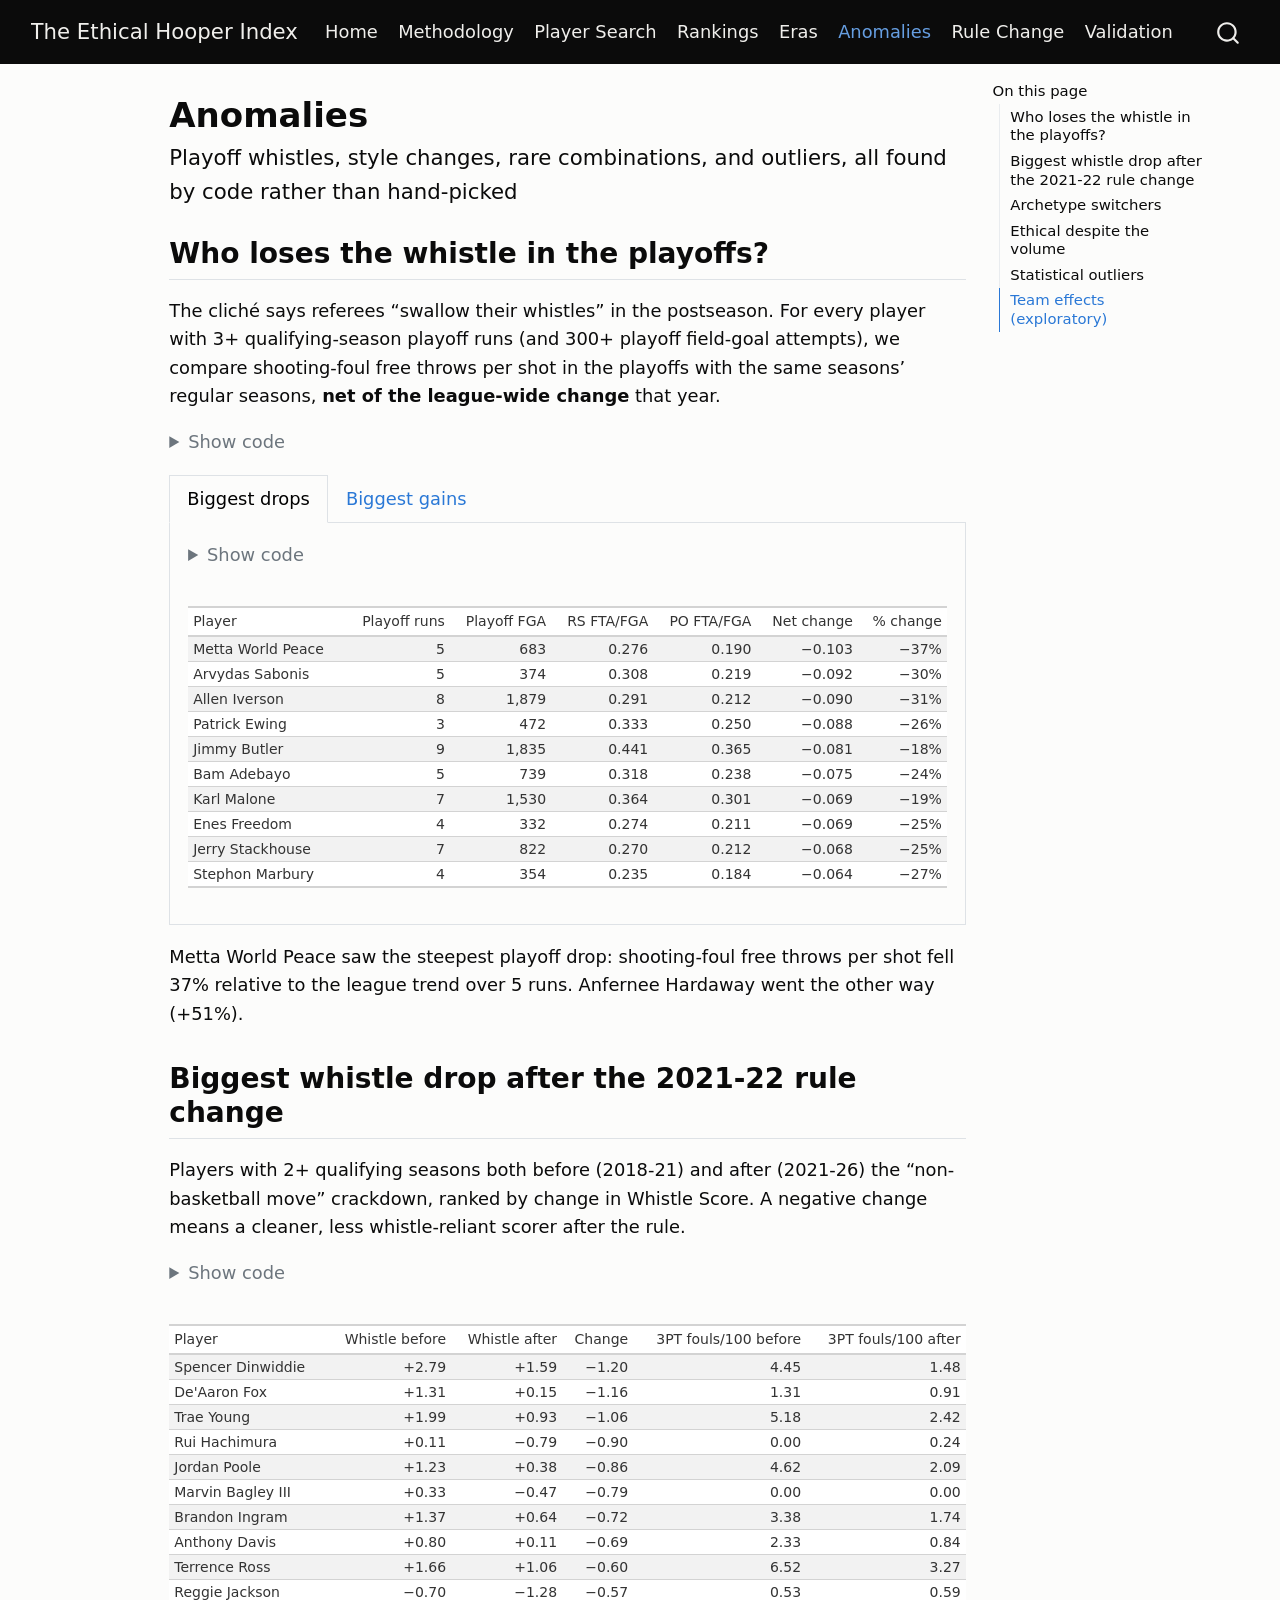
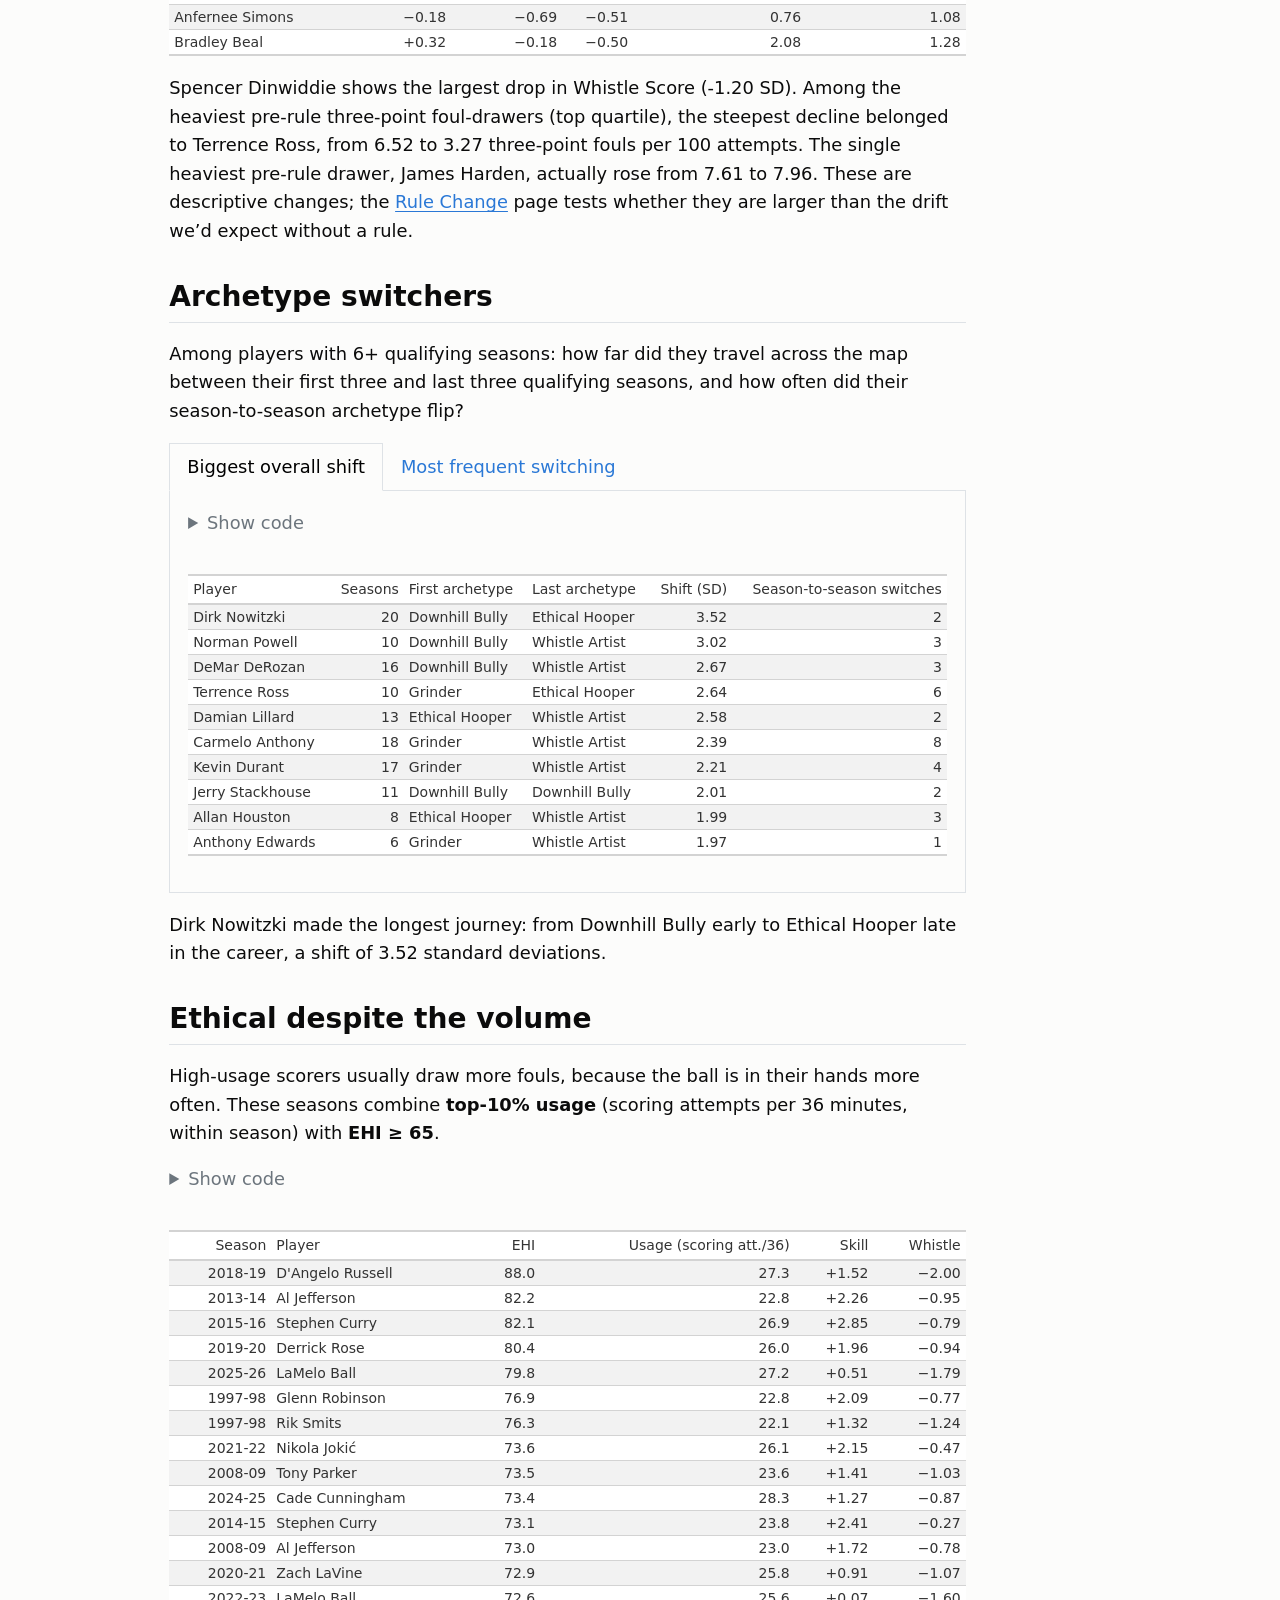
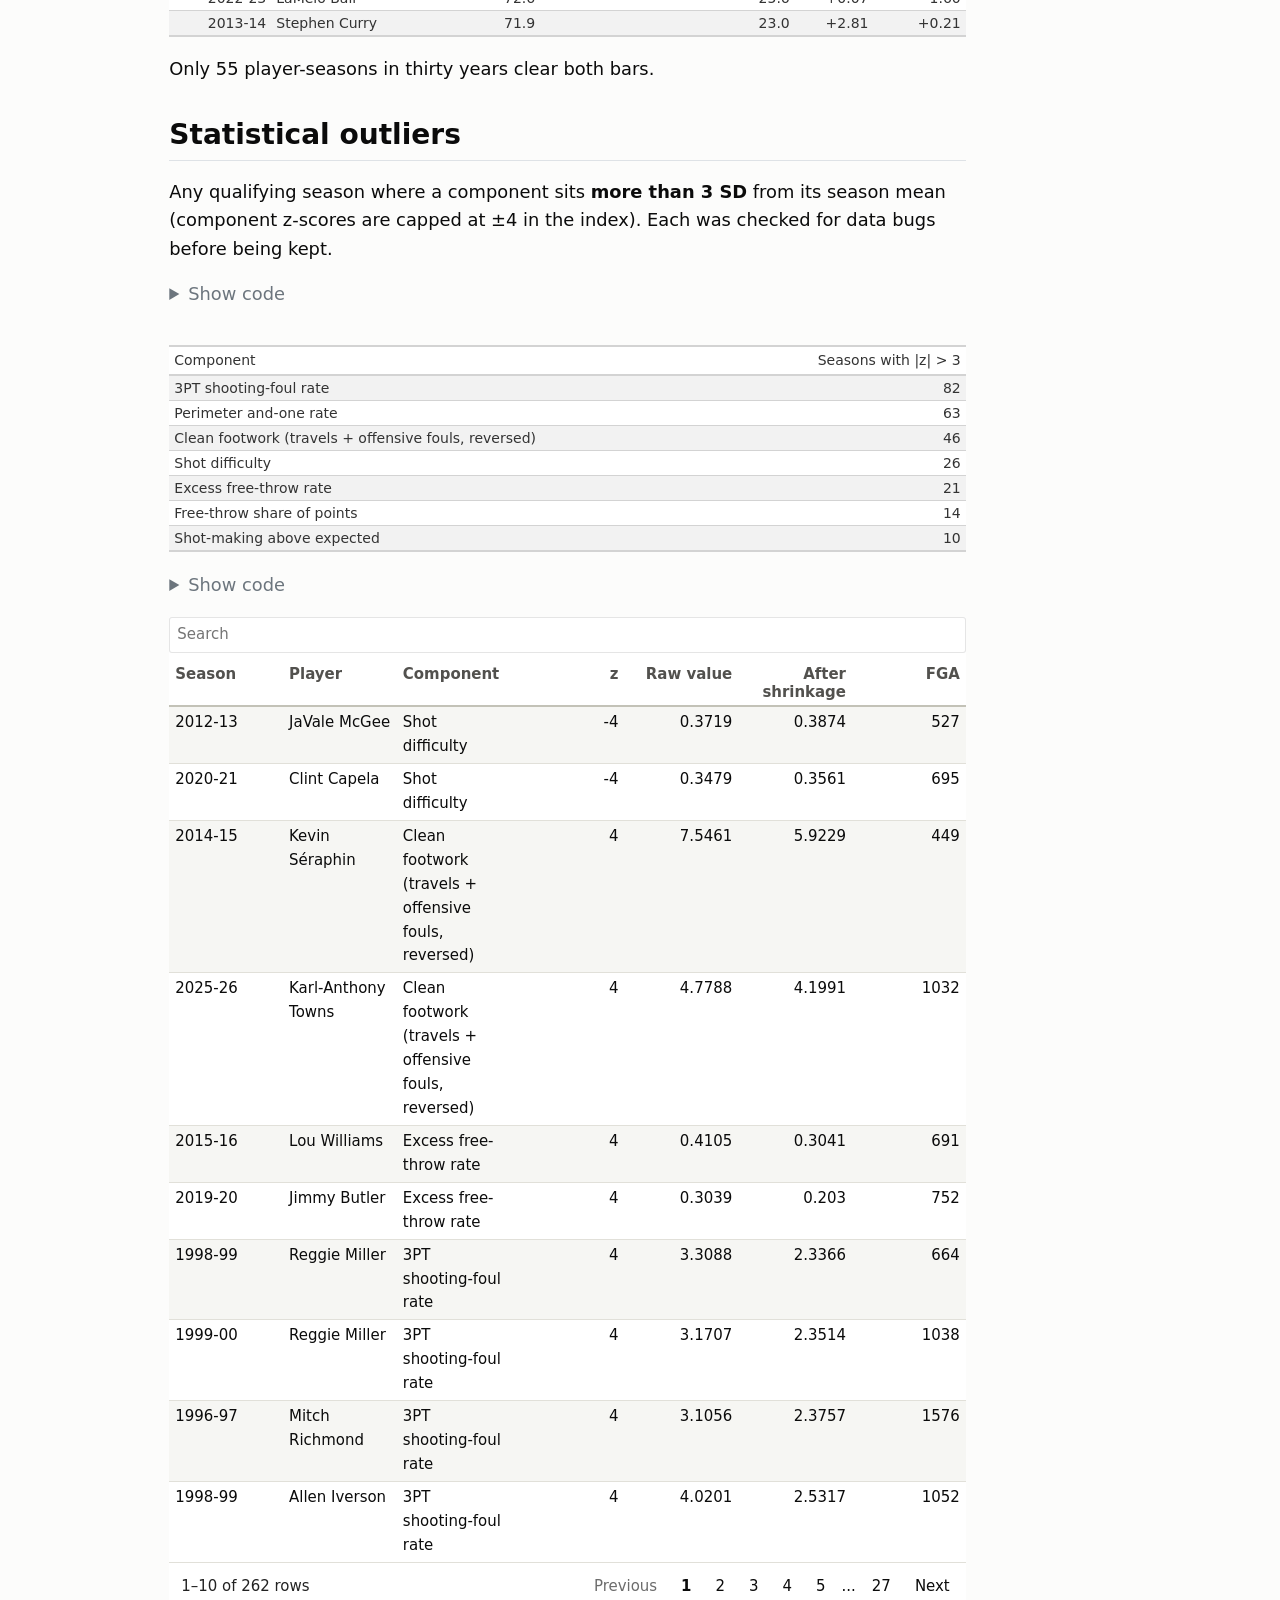
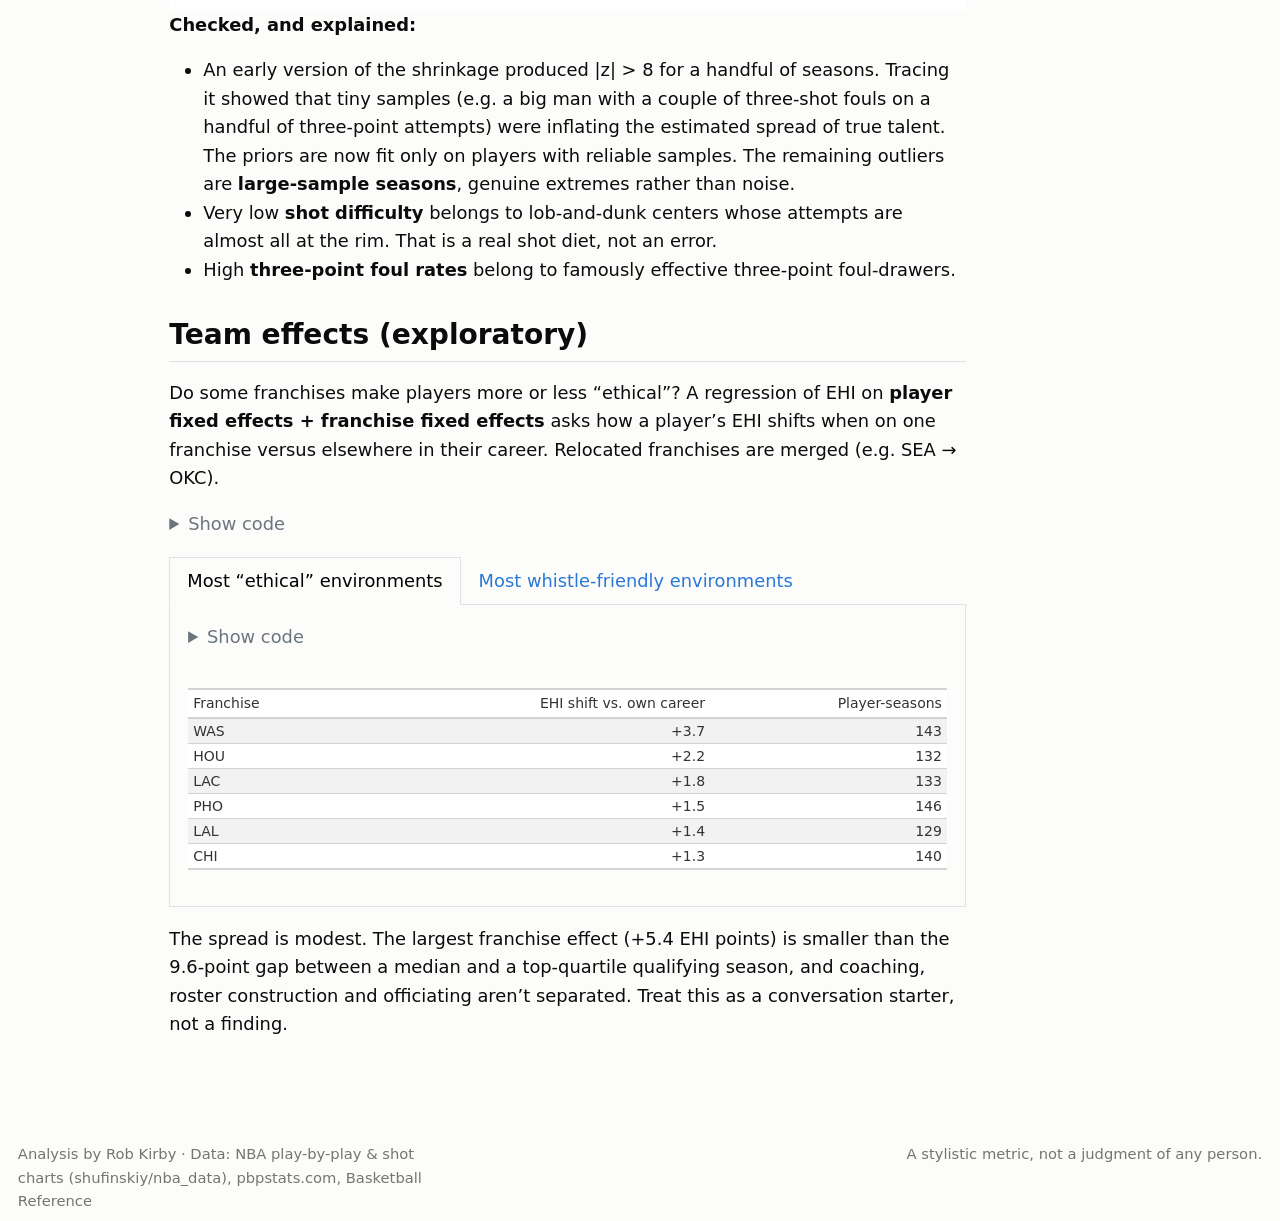
==== commit cef8ed65: "Add Player Search page; fix Hall-of-Fame asterisk in playoff names; fill GitHub URLs Co-Authored-By:" ====
--- a/docs/anomalies.html
+++ b/docs/anomalies.html
@@ -147,6 +147,10 @@
 <span class="menu-text">Methodology</span></a>
   </li>  
   <li class="nav-item">
+    <a class="nav-link" href="./player.html"> 
+<span class="menu-text">Player Search</span></a>
+  </li>  
+  <li class="nav-item">
     <a class="nav-link" href="./rankings.html"> 
 <span class="menu-text">Rankings</span></a>
   </li>  
@@ -238,23 +242,23 @@
 <div class="code-copy-outer-scaffold"><div class="sourceCode cell-code" id="cb2"><pre class="sourceCode r code-with-copy"><code class="sourceCode r"><span id="cb2-1"><a href="#cb2-1" aria-hidden="true" tabindex="-1"></a><span class="fu">pw_tbl</span>(pw[<span class="fu">order</span>(net_change)][<span class="dv">1</span><span class="sc">:</span><span class="dv">10</span>])</span></code></pre></div><button title="Copy to Clipboard" class="code-copy-button"><i class="bi"></i></button></div>
 </details>
 <div class="cell-output-display">
-<div id="ozmgtvkqoy" style="padding-left:0px;padding-right:0px;padding-top:10px;padding-bottom:10px;overflow-x:auto;overflow-y:auto;width:auto;height:auto;">
-<style>#ozmgtvkqoy table {
+<div id="mpxrohefeo" style="padding-left:0px;padding-right:0px;padding-top:10px;padding-bottom:10px;overflow-x:auto;overflow-y:auto;width:auto;height:auto;">
+<style>#mpxrohefeo table {
   font-family: system-ui, 'Segoe UI', Roboto, Helvetica, Arial, sans-serif, 'Apple Color Emoji', 'Segoe UI Emoji', 'Segoe UI Symbol', 'Noto Color Emoji';
   -webkit-font-smoothing: antialiased;
   -moz-osx-font-smoothing: grayscale;
 }
 
-#ozmgtvkqoy thead, #ozmgtvkqoy tbody, #ozmgtvkqoy tfoot, #ozmgtvkqoy tr, #ozmgtvkqoy td, #ozmgtvkqoy th {
+#mpxrohefeo thead, #mpxrohefeo tbody, #mpxrohefeo tfoot, #mpxrohefeo tr, #mpxrohefeo td, #mpxrohefeo th {
   border-style: none;
 }
 
-#ozmgtvkqoy p {
+#mpxrohefeo p {
   margin: 0;
   padding: 0;
 }
 
-#ozmgtvkqoy .gt_table {
+#mpxrohefeo .gt_table {
   display: table;
   border-collapse: collapse;
   line-height: normal;
@@ -280,12 +284,12 @@
   border-left-color: #D3D3D3;
 }
 
-#ozmgtvkqoy .gt_caption {
+#mpxrohefeo .gt_caption {
   padding-top: 4px;
   padding-bottom: 4px;
 }
 
-#ozmgtvkqoy .gt_title {
+#mpxrohefeo .gt_title {
   color: #333333;
   font-size: 125%;
   font-weight: initial;
@@ -297,7 +301,7 @@
   border-bottom-width: 0;
 }
 
-#ozmgtvkqoy .gt_subtitle {
+#mpxrohefeo .gt_subtitle {
   color: #333333;
   font-size: 85%;
   font-weight: initial;
@@ -309,7 +313,7 @@
   border-top-width: 0;
 }
 
-#ozmgtvkqoy .gt_heading {
+#mpxrohefeo .gt_heading {
   background-color: #FFFFFF;
   text-align: center;
   border-bottom-color: #FFFFFF;
@@ -321,13 +325,13 @@
   border-right-color: #D3D3D3;
 }
 
-#ozmgtvkqoy .gt_bottom_border {
-  border-bottom-style: solid;
-  border-bottom-width: 2px;
-  border-bottom-color: #D3D3D3;
-}
-
-#ozmgtvkqoy .gt_col_headings {
+#mpxrohefeo .gt_bottom_border {
+  border-bottom-style: solid;
+  border-bottom-width: 2px;
+  border-bottom-color: #D3D3D3;
+}
+
+#mpxrohefeo .gt_col_headings {
   border-top-style: solid;
   border-top-width: 2px;
   border-top-color: #D3D3D3;
@@ -342,7 +346,7 @@
   border-right-color: #D3D3D3;
 }
 
-#ozmgtvkqoy .gt_col_heading {
+#mpxrohefeo .gt_col_heading {
   color: #333333;
   background-color: #FFFFFF;
   font-size: 100%;
@@ -362,7 +366,7 @@
   overflow-x: hidden;
 }
 
-#ozmgtvkqoy .gt_column_spanner_outer {
+#mpxrohefeo .gt_column_spanner_outer {
   color: #333333;
   background-color: #FFFFFF;
   font-size: 100%;
@@ -374,15 +378,15 @@
   padding-right: 4px;
 }
 
-#ozmgtvkqoy .gt_column_spanner_outer:first-child {
+#mpxrohefeo .gt_column_spanner_outer:first-child {
   padding-left: 0;
 }
 
-#ozmgtvkqoy .gt_column_spanner_outer:last-child {
+#mpxrohefeo .gt_column_spanner_outer:last-child {
   padding-right: 0;
 }
 
-#ozmgtvkqoy .gt_column_spanner {
+#mpxrohefeo .gt_column_spanner {
   border-bottom-style: solid;
   border-bottom-width: 2px;
   border-bottom-color: #D3D3D3;
@@ -394,11 +398,11 @@
   width: 100%;
 }
 
-#ozmgtvkqoy .gt_spanner_row {
+#mpxrohefeo .gt_spanner_row {
   border-bottom-style: hidden;
 }
 
-#ozmgtvkqoy .gt_group_heading {
+#mpxrohefeo .gt_group_heading {
   padding-top: 8px;
   padding-bottom: 8px;
   padding-left: 5px;
@@ -424,7 +428,7 @@
   text-align: left;
 }
 
-#ozmgtvkqoy .gt_empty_group_heading {
+#mpxrohefeo .gt_empty_group_heading {
   padding: 0.5px;
   color: #333333;
   background-color: #FFFFFF;
@@ -439,15 +443,15 @@
   vertical-align: middle;
 }
 
-#ozmgtvkqoy .gt_from_md > :first-child {
+#mpxrohefeo .gt_from_md > :first-child {
   margin-top: 0;
 }
 
-#ozmgtvkqoy .gt_from_md > :last-child {
+#mpxrohefeo .gt_from_md > :last-child {
   margin-bottom: 0;
 }
 
-#ozmgtvkqoy .gt_row {
+#mpxrohefeo .gt_row {
   padding-top: 4px;
   padding-bottom: 4px;
   padding-left: 5px;
@@ -466,7 +470,7 @@
   overflow-x: hidden;
 }
 
-#ozmgtvkqoy .gt_stub {
+#mpxrohefeo .gt_stub {
   color: #333333;
   background-color: #FFFFFF;
   font-size: 100%;
@@ -479,7 +483,7 @@
   padding-right: 5px;
 }
 
-#ozmgtvkqoy .gt_stub_row_group {
+#mpxrohefeo .gt_stub_row_group {
   color: #333333;
   background-color: #FFFFFF;
   font-size: 100%;
@@ -493,15 +497,15 @@
   vertical-align: top;
 }
 
-#ozmgtvkqoy .gt_row_group_first td {
-  border-top-width: 2px;
-}
-
-#ozmgtvkqoy .gt_row_group_first th {
-  border-top-width: 2px;
-}
-
-#ozmgtvkqoy .gt_summary_row {
+#mpxrohefeo .gt_row_group_first td {
+  border-top-width: 2px;
+}
+
+#mpxrohefeo .gt_row_group_first th {
+  border-top-width: 2px;
+}
+
+#mpxrohefeo .gt_summary_row {
   color: #333333;
   background-color: #FFFFFF;
   text-transform: inherit;
@@ -511,16 +515,16 @@
   padding-right: 5px;
 }
 
-#ozmgtvkqoy .gt_first_summary_row {
-  border-top-style: solid;
-  border-top-color: #D3D3D3;
-}
-
-#ozmgtvkqoy .gt_first_summary_row.thick {
-  border-top-width: 2px;
-}
-
-#ozmgtvkqoy .gt_last_summary_row {
+#mpxrohefeo .gt_first_summary_row {
+  border-top-style: solid;
+  border-top-color: #D3D3D3;
+}
+
+#mpxrohefeo .gt_first_summary_row.thick {
+  border-top-width: 2px;
+}
+
+#mpxrohefeo .gt_last_summary_row {
   padding-top: 8px;
   padding-bottom: 8px;
   padding-left: 5px;
@@ -530,7 +534,7 @@
   border-bottom-color: #D3D3D3;
 }
 
-#ozmgtvkqoy .gt_grand_summary_row {
+#mpxrohefeo .gt_grand_summary_row {
   color: #333333;
   background-color: #FFFFFF;
   text-transform: inherit;
@@ -540,7 +544,7 @@
   padding-right: 5px;
 }
 
-#ozmgtvkqoy .gt_first_grand_summary_row {
+#mpxrohefeo .gt_first_grand_summary_row {
   padding-top: 8px;
   padding-bottom: 8px;
   padding-left: 5px;
@@ -550,7 +554,7 @@
   border-top-color: #D3D3D3;
 }
 
-#ozmgtvkqoy .gt_last_grand_summary_row_top {
+#mpxrohefeo .gt_last_grand_summary_row_top {
   padding-top: 8px;
   padding-bottom: 8px;
   padding-left: 5px;
@@ -560,20 +564,20 @@
   border-bottom-color: #D3D3D3;
 }
 
-#ozmgtvkqoy .gt_striped {
+#mpxrohefeo .gt_striped {
   background-color: rgba(128, 128, 128, 0.05);
 }
 
-#ozmgtvkqoy .gt_table_body {
-  border-top-style: solid;
-  border-top-width: 2px;
-  border-top-color: #D3D3D3;
-  border-bottom-style: solid;
-  border-bottom-width: 2px;
-  border-bottom-color: #D3D3D3;
-}
-
-#ozmgtvkqoy .gt_footnotes {
+#mpxrohefeo .gt_table_body {
+  border-top-style: solid;
+  border-top-width: 2px;
+  border-top-color: #D3D3D3;
+  border-bottom-style: solid;
+  border-bottom-width: 2px;
+  border-bottom-color: #D3D3D3;
+}
+
+#mpxrohefeo .gt_footnotes {
   color: #333333;
   background-color: #FFFFFF;
   border-bottom-style: none;
@@ -587,7 +591,7 @@
   border-right-color: #D3D3D3;
 }
 
-#ozmgtvkqoy .gt_footnote {
+#mpxrohefeo .gt_footnote {
   margin: 0px;
   font-size: 90%;
   padding-top: 4px;
@@ -596,7 +600,7 @@
   padding-right: 5px;
 }
 
-#ozmgtvkqoy .gt_sourcenotes {
+#mpxrohefeo .gt_sourcenotes {
   color: #333333;
   background-color: #FFFFFF;
   border-bottom-style: none;
@@ -610,7 +614,7 @@
   border-right-color: #D3D3D3;
 }
 
-#ozmgtvkqoy .gt_sourcenote {
+#mpxrohefeo .gt_sourcenote {
   font-size: 90%;
   padding-top: 4px;
   padding-bottom: 4px;
@@ -618,72 +622,72 @@
   padding-right: 5px;
 }
 
-#ozmgtvkqoy .gt_left {
+#mpxrohefeo .gt_left {
   text-align: left;
 }
 
-#ozmgtvkqoy .gt_center {
+#mpxrohefeo .gt_center {
   text-align: center;
 }
 
-#ozmgtvkqoy .gt_right {
+#mpxrohefeo .gt_right {
   text-align: right;
   font-variant-numeric: tabular-nums;
 }
 
-#ozmgtvkqoy .gt_font_normal {
+#mpxrohefeo .gt_font_normal {
   font-weight: normal;
 }
 
-#ozmgtvkqoy .gt_font_bold {
+#mpxrohefeo .gt_font_bold {
   font-weight: bold;
 }
 
-#ozmgtvkqoy .gt_font_italic {
+#mpxrohefeo .gt_font_italic {
   font-style: italic;
 }
 
-#ozmgtvkqoy .gt_super {
+#mpxrohefeo .gt_super {
   font-size: 65%;
 }
 
-#ozmgtvkqoy .gt_footnote_marks {
+#mpxrohefeo .gt_footnote_marks {
   font-size: 75%;
   vertical-align: 0.4em;
   position: initial;
 }
 
-#ozmgtvkqoy .gt_asterisk {
+#mpxrohefeo .gt_asterisk {
   font-size: 100%;
   vertical-align: 0;
 }
 
-#ozmgtvkqoy .gt_indent_1 {
+#mpxrohefeo .gt_indent_1 {
   text-indent: 5px;
 }
 
-#ozmgtvkqoy .gt_indent_2 {
+#mpxrohefeo .gt_indent_2 {
   text-indent: 10px;
 }
 
-#ozmgtvkqoy .gt_indent_3 {
+#mpxrohefeo .gt_indent_3 {
   text-indent: 15px;
 }
 
-#ozmgtvkqoy .gt_indent_4 {
+#mpxrohefeo .gt_indent_4 {
   text-indent: 20px;
 }
 
-#ozmgtvkqoy .gt_indent_5 {
+#mpxrohefeo .gt_indent_5 {
   text-indent: 25px;
 }
 
-#ozmgtvkqoy .katex-display {
+#mpxrohefeo .katex-display {
   display: inline-flex !important;
   margin-bottom: 0.75em !important;
 }
 
-#ozmgtvkqoy div.Reactable > div.rt-table > div.rt-thead > div.rt-tr.rt-tr-group-header > div.rt-th-group:after {
+#mpxrohefeo div.Reactable > div.rt-table > div.rt-thead > div.rt-tr.rt-tr-group-header > div.rt-th-group:after {
   height: 0px !important;
 }
 </style>
@@ -805,23 +809,23 @@
 <div class="code-copy-outer-scaffold"><div class="sourceCode cell-code" id="cb3"><pre class="sourceCode r code-with-copy"><code class="sourceCode r"><span id="cb3-1"><a href="#cb3-1" aria-hidden="true" tabindex="-1"></a><span class="fu">pw_tbl</span>(pw[<span class="fu">order</span>(<span class="sc">-</span>net_change)][<span class="dv">1</span><span class="sc">:</span><span class="dv">10</span>])</span></code></pre></div><button title="Copy to Clipboard" class="code-copy-button"><i class="bi"></i></button></div>
 </details>
 <div class="cell-output-display">
-<div id="slaobxsbfw" style="padding-left:0px;padding-right:0px;padding-top:10px;padding-bottom:10px;overflow-x:auto;overflow-y:auto;width:auto;height:auto;">
-<style>#slaobxsbfw table {
+<div id="dehbopkliz" style="padding-left:0px;padding-right:0px;padding-top:10px;padding-bottom:10px;overflow-x:auto;overflow-y:auto;width:auto;height:auto;">
+<style>#dehbopkliz table {
   font-family: system-ui, 'Segoe UI', Roboto, Helvetica, Arial, sans-serif, 'Apple Color Emoji', 'Segoe UI Emoji', 'Segoe UI Symbol', 'Noto Color Emoji';
   -webkit-font-smoothing: antialiased;
   -moz-osx-font-smoothing: grayscale;
 }
 
-#slaobxsbfw thead, #slaobxsbfw tbody, #slaobxsbfw tfoot, #slaobxsbfw tr, #slaobxsbfw td, #slaobxsbfw th {
+#dehbopkliz thead, #dehbopkliz tbody, #dehbopkliz tfoot, #dehbopkliz tr, #dehbopkliz td, #dehbopkliz th {
   border-style: none;
 }
 
-#slaobxsbfw p {
+#dehbopkliz p {
   margin: 0;
   padding: 0;
 }
 
-#slaobxsbfw .gt_table {
+#dehbopkliz .gt_table {
   display: table;
   border-collapse: collapse;
   line-height: normal;
@@ -847,12 +851,12 @@
   border-left-color: #D3D3D3;
 }
 
-#slaobxsbfw .gt_caption {
+#dehbopkliz .gt_caption {
   padding-top: 4px;
   padding-bottom: 4px;
 }
 
-#slaobxsbfw .gt_title {
+#dehbopkliz .gt_title {
   color: #333333;
   font-size: 125%;
   font-weight: initial;
@@ -864,7 +868,7 @@
   border-bottom-width: 0;
 }
 
-#slaobxsbfw .gt_subtitle {
+#dehbopkliz .gt_subtitle {
   color: #333333;
   font-size: 85%;
   font-weight: initial;
@@ -876,7 +880,7 @@
   border-top-width: 0;
 }
 
-#slaobxsbfw .gt_heading {
+#dehbopkliz .gt_heading {
   background-color: #FFFFFF;
   text-align: center;
   border-bottom-color: #FFFFFF;
@@ -888,13 +892,13 @@
   border-right-color: #D3D3D3;
 }
 
-#slaobxsbfw .gt_bottom_border {
-  border-bottom-style: solid;
-  border-bottom-width: 2px;
-  border-bottom-color: #D3D3D3;
-}
-
-#slaobxsbfw .gt_col_headings {
+#dehbopkliz .gt_bottom_border {
+  border-bottom-style: solid;
+  border-bottom-width: 2px;
+  border-bottom-color: #D3D3D3;
+}
+
+#dehbopkliz .gt_col_headings {
   border-top-style: solid;
   border-top-width: 2px;
   border-top-color: #D3D3D3;
@@ -909,7 +913,7 @@
   border-right-color: #D3D3D3;
 }
 
-#slaobxsbfw .gt_col_heading {
+#dehbopkliz .gt_col_heading {
   color: #333333;
   background-color: #FFFFFF;
   font-size: 100%;
@@ -929,7 +933,7 @@
   overflow-x: hidden;
 }
 
-#slaobxsbfw .gt_column_spanner_outer {
+#dehbopkliz .gt_column_spanner_outer {
   color: #333333;
   background-color: #FFFFFF;
   font-size: 100%;
@@ -941,15 +945,15 @@
   padding-right: 4px;
 }
 
-#slaobxsbfw .gt_column_spanner_outer:first-child {
+#dehbopkliz .gt_column_spanner_outer:first-child {
   padding-left: 0;
 }
 
-#slaobxsbfw .gt_column_spanner_outer:last-child {
+#dehbopkliz .gt_column_spanner_outer:last-child {
   padding-right: 0;
 }
 
-#slaobxsbfw .gt_column_spanner {
+#dehbopkliz .gt_column_spanner {
   border-bottom-style: solid;
   border-bottom-width: 2px;
   border-bottom-color: #D3D3D3;
@@ -961,11 +965,11 @@
   width: 100%;
 }
 
-#slaobxsbfw .gt_spanner_row {
+#dehbopkliz .gt_spanner_row {
   border-bottom-style: hidden;
 }
 
-#slaobxsbfw .gt_group_heading {
+#dehbopkliz .gt_group_heading {
   padding-top: 8px;
   padding-bottom: 8px;
   padding-left: 5px;
@@ -991,7 +995,7 @@
   text-align: left;
 }
 
-#slaobxsbfw .gt_empty_group_heading {
+#dehbopkliz .gt_empty_group_heading {
   padding: 0.5px;
   color: #333333;
   background-color: #FFFFFF;
@@ -1006,15 +1010,15 @@
   vertical-align: middle;
 }
 
-#slaobxsbfw .gt_from_md > :first-child {
+#dehbopkliz .gt_from_md > :first-child {
   margin-top: 0;
 }
 
-#slaobxsbfw .gt_from_md > :last-child {
+#dehbopkliz .gt_from_md > :last-child {
   margin-bottom: 0;
 }
 
-#slaobxsbfw .gt_row {
+#dehbopkliz .gt_row {
   padding-top: 4px;
   padding-bottom: 4px;
   padding-left: 5px;
@@ -1033,7 +1037,7 @@
   overflow-x: hidden;
 }
 
-#slaobxsbfw .gt_stub {
+#dehbopkliz .gt_stub {
   color: #333333;
   background-color: #FFFFFF;
   font-size: 100%;
@@ -1046,7 +1050,7 @@
   padding-right: 5px;
 }
 
-#slaobxsbfw .gt_stub_row_group {
+#dehbopkliz .gt_stub_row_group {
   color: #333333;
   background-color: #FFFFFF;
   font-size: 100%;
@@ -1060,15 +1064,15 @@
   vertical-align: top;
 }
 
-#slaobxsbfw .gt_row_group_first td {
-  border-top-width: 2px;
-}
-
-#slaobxsbfw .gt_row_group_first th {
-  border-top-width: 2px;
-}
-
-#slaobxsbfw .gt_summary_row {
+#dehbopkliz .gt_row_group_first td {
+  border-top-width: 2px;
+}
+
+#dehbopkliz .gt_row_group_first th {
+  border-top-width: 2px;
+}
+
+#dehbopkliz .gt_summary_row {
   color: #333333;
   background-color: #FFFFFF;
   text-transform: inherit;
@@ -1078,16 +1082,16 @@
   padding-right: 5px;
 }
 
-#slaobxsbfw .gt_first_summary_row {
-  border-top-style: solid;
-  border-top-color: #D3D3D3;
-}
-
-#slaobxsbfw .gt_first_summary_row.thick {
-  border-top-width: 2px;
-}
-
-#slaobxsbfw .gt_last_summary_row {
+#dehbopkliz .gt_first_summary_row {
+  border-top-style: solid;
+  border-top-color: #D3D3D3;
+}
+
+#dehbopkliz .gt_first_summary_row.thick {
+  border-top-width: 2px;
+}
+
+#dehbopkliz .gt_last_summary_row {
   padding-top: 8px;
   padding-bottom: 8px;
   padding-left: 5px;
@@ -1097,7 +1101,7 @@
   border-bottom-color: #D3D3D3;
 }
 
-#slaobxsbfw .gt_grand_summary_row {
+#dehbopkliz .gt_grand_summary_row {
   color: #333333;
   background-color: #FFFFFF;
   text-transform: inherit;
@@ -1107,7 +1111,7 @@
   padding-right: 5px;
 }
 
-#slaobxsbfw .gt_first_grand_summary_row {
+#dehbopkliz .gt_first_grand_summary_row {
   padding-top: 8px;
   padding-bottom: 8px;
   padding-left: 5px;
@@ -1117,7 +1121,7 @@
   border-top-color: #D3D3D3;
 }
 
-#slaobxsbfw .gt_last_grand_summary_row_top {
+#dehbopkliz .gt_last_grand_summary_row_top {
   padding-top: 8px;
   padding-bottom: 8px;
   padding-left: 5px;
@@ -1127,20 +1131,20 @@
   border-bottom-color: #D3D3D3;
 }
 
-#slaobxsbfw .gt_striped {
+#dehbopkliz .gt_striped {
   background-color: rgba(128, 128, 128, 0.05);
 }
 
-#slaobxsbfw .gt_table_body {
-  border-top-style: solid;
-  border-top-width: 2px;
-  border-top-color: #D3D3D3;
-  border-bottom-style: solid;
-  border-bottom-width: 2px;
-  border-bottom-color: #D3D3D3;
-}
-
-#slaobxsbfw .gt_footnotes {
+#dehbopkliz .gt_table_body {
+  border-top-style: solid;
+  border-top-width: 2px;
+  border-top-color: #D3D3D3;
+  border-bottom-style: solid;
+  border-bottom-width: 2px;
+  border-bottom-color: #D3D3D3;
+}
+
+#dehbopkliz .gt_footnotes {
   color: #333333;
   background-color: #FFFFFF;
   border-bottom-style: none;
@@ -1154,7 +1158,7 @@
   border-right-color: #D3D3D3;
 }
 
-#slaobxsbfw .gt_footnote {
+#dehbopkliz .gt_footnote {
   margin: 0px;
   font-size: 90%;
   padding-top: 4px;
@@ -1163,7 +1167,7 @@
   padding-right: 5px;
 }
 
-#slaobxsbfw .gt_sourcenotes {
+#dehbopkliz .gt_sourcenotes {
   color: #333333;
   background-color: #FFFFFF;
   border-bottom-style: none;
@@ -1177,7 +1181,7 @@
   border-right-color: #D3D3D3;
 }
 
-#slaobxsbfw .gt_sourcenote {
+#dehbopkliz .gt_sourcenote {
   font-size: 90%;
   padding-top: 4px;
   padding-bottom: 4px;
@@ -1185,72 +1189,72 @@
   padding-right: 5px;
 }
 
-#slaobxsbfw .gt_left {
+#dehbopkliz .gt_left {
   text-align: left;
 }
 
-#slaobxsbfw .gt_center {
+#dehbopkliz .gt_center {
   text-align: center;
 }
 
-#slaobxsbfw .gt_right {
+#dehbopkliz .gt_right {
   text-align: right;
   font-variant-numeric: tabular-nums;
 }
 
-#slaobxsbfw .gt_font_normal {
+#dehbopkliz .gt_font_normal {
   font-weight: normal;
 }
 
-#slaobxsbfw .gt_font_bold {
+#dehbopkliz .gt_font_bold {
   font-weight: bold;
 }
 
-#slaobxsbfw .gt_font_italic {
+#dehbopkliz .gt_font_italic {
   font-style: italic;
 }
 
-#slaobxsbfw .gt_super {
+#dehbopkliz .gt_super {
   font-size: 65%;
 }
 
-#slaobxsbfw .gt_footnote_marks {
+#dehbopkliz .gt_footnote_marks {
   font-size: 75%;
   vertical-align: 0.4em;
   position: initial;
 }
 
-#slaobxsbfw .gt_asterisk {
+#dehbopkliz .gt_asterisk {
   font-size: 100%;
   vertical-align: 0;
 }
 
-#slaobxsbfw .gt_indent_1 {
+#dehbopkliz .gt_indent_1 {
   text-indent: 5px;
 }
 
-#slaobxsbfw .gt_indent_2 {
+#dehbopkliz .gt_indent_2 {
   text-indent: 10px;
 }
 
-#slaobxsbfw .gt_indent_3 {
+#dehbopkliz .gt_indent_3 {
   text-indent: 15px;
 }
 
-#slaobxsbfw .gt_indent_4 {
+#dehbopkliz .gt_indent_4 {
   text-indent: 20px;
 }
 
-#slaobxsbfw .gt_indent_5 {
+#dehbopkliz .gt_indent_5 {
   text-indent: 25px;
 }
 
-#slaobxsbfw .katex-display {
+#dehbopkliz .katex-display {
   display: inline-flex !important;
   margin-bottom: 0.75em !important;
 }
 
-#slaobxsbfw div.Reactable > div.rt-table > div.rt-thead > div.rt-tr.rt-tr-group-header > div.rt-th-group:after {
+#dehbopkliz div.Reactable > div.rt-table > div.rt-thead > div.rt-tr.rt-tr-group-header > div.rt-th-group:after {
   height: 0px !important;
 }
 </style>
@@ -1381,23 +1385,23 @@
 <span id="cb4-4"><a href="#cb4-4" aria-hidden="true" tabindex="-1"></a>  <span class="fu">fmt_number</span>(<span class="fu">c</span>(<span class="st">`</span><span class="at">3PT fouls/100 before</span><span class="st">`</span>, <span class="st">`</span><span class="at">3PT fouls/100 after</span><span class="st">`</span>), <span class="at">decimals =</span> <span class="dv">2</span>)</span></code></pre></div><button title="Copy to Clipboard" class="code-copy-button"><i class="bi"></i></button></div>
 </details>
 <div class="cell-output-display">
-<div id="fcyszxppam" style="padding-left:0px;padding-right:0px;padding-top:10px;padding-bottom:10px;overflow-x:auto;overflow-y:auto;width:auto;height:auto;">
-<style>#fcyszxppam table {
+<div id="gmeylsnfzi" style="padding-left:0px;padding-right:0px;padding-top:10px;padding-bottom:10px;overflow-x:auto;overflow-y:auto;width:auto;height:auto;">
+<style>#gmeylsnfzi table {
   font-family: system-ui, 'Segoe UI', Roboto, Helvetica, Arial, sans-serif, 'Apple Color Emoji', 'Segoe UI Emoji', 'Segoe UI Symbol', 'Noto Color Emoji';
   -webkit-font-smoothing: antialiased;
   -moz-osx-font-smoothing: grayscale;
 }
 
-#fcyszxppam thead, #fcyszxppam tbody, #fcyszxppam tfoot, #fcyszxppam tr, #fcyszxppam td, #fcyszxppam th {
+#gmeylsnfzi thead, #gmeylsnfzi tbody, #gmeylsnfzi tfoot, #gmeylsnfzi tr, #gmeylsnfzi td, #gmeylsnfzi th {
   border-style: none;
 }
 
-#fcyszxppam p {
+#gmeylsnfzi p {
   margin: 0;
   padding: 0;
 }
 
-#fcyszxppam .gt_table {
+#gmeylsnfzi .gt_table {
   display: table;
   border-collapse: collapse;
   line-height: normal;
@@ -1423,12 +1427,12 @@
   border-left-color: #D3D3D3;
 }
 
-#fcyszxppam .gt_caption {
+#gmeylsnfzi .gt_caption {
   padding-top: 4px;
   padding-bottom: 4px;
 }
 
-#fcyszxppam .gt_title {
+#gmeylsnfzi .gt_title {
   color: #333333;
   font-size: 125%;
   font-weight: initial;
@@ -1440,7 +1444,7 @@
   border-bottom-width: 0;
 }
 
-#fcyszxppam .gt_subtitle {
+#gmeylsnfzi .gt_subtitle {
   color: #333333;
   font-size: 85%;
   font-weight: initial;
@@ -1452,7 +1456,7 @@
   border-top-width: 0;
 }
 
-#fcyszxppam .gt_heading {
+#gmeylsnfzi .gt_heading {
   background-color: #FFFFFF;
   text-align: center;
   border-bottom-color: #FFFFFF;
@@ -1464,13 +1468,13 @@
   border-right-color: #D3D3D3;
 }
 
-#fcyszxppam .gt_bottom_border {
-  border-bottom-style: solid;
-  border-bottom-width: 2px;
-  border-bottom-color: #D3D3D3;
-}
-
-#fcyszxppam .gt_col_headings {
+#gmeylsnfzi .gt_bottom_border {
+  border-bottom-style: solid;
+  border-bottom-width: 2px;
+  border-bottom-color: #D3D3D3;
+}
+
+#gmeylsnfzi .gt_col_headings {
   border-top-style: solid;
   border-top-width: 2px;
   border-top-color: #D3D3D3;
@@ -1485,7 +1489,7 @@
   border-right-color: #D3D3D3;
 }
 
-#fcyszxppam .gt_col_heading {
+#gmeylsnfzi .gt_col_heading {
   color: #333333;
   background-color: #FFFFFF;
   font-size: 100%;
@@ -1505,7 +1509,7 @@
   overflow-x: hidden;
 }
 
-#fcyszxppam .gt_column_spanner_outer {
+#gmeylsnfzi .gt_column_spanner_outer {
   color: #333333;
   background-color: #FFFFFF;
   font-size: 100%;
@@ -1517,15 +1521,15 @@
   padding-right: 4px;
 }
 
-#fcyszxppam .gt_column_spanner_outer:first-child {
+#gmeylsnfzi .gt_column_spanner_outer:first-child {
   padding-left: 0;
 }
 
-#fcyszxppam .gt_column_spanner_outer:last-child {
+#gmeylsnfzi .gt_column_spanner_outer:last-child {
   padding-right: 0;
 }
 
-#fcyszxppam .gt_column_spanner {
+#gmeylsnfzi .gt_column_spanner {
   border-bottom-style: solid;
   border-bottom-width: 2px;
   border-bottom-color: #D3D3D3;
@@ -1537,11 +1541,11 @@
   width: 100%;
 }
 
-#fcyszxppam .gt_spanner_row {
+#gmeylsnfzi .gt_spanner_row {
   border-bottom-style: hidden;
 }
 
-#fcyszxppam .gt_group_heading {
+#gmeylsnfzi .gt_group_heading {
   padding-top: 8px;
   padding-bottom: 8px;
   padding-left: 5px;
@@ -1567,7 +1571,7 @@
   text-align: left;
 }
 
-#fcyszxppam .gt_empty_group_heading {
+#gmeylsnfzi .gt_empty_group_heading {
   padding: 0.5px;
   color: #333333;
   background-color: #FFFFFF;
@@ -1582,15 +1586,15 @@
   vertical-align: middle;
 }
 
-#fcyszxppam .gt_from_md > :first-child {
+#gmeylsnfzi .gt_from_md > :first-child {
   margin-top: 0;
 }
 
-#fcyszxppam .gt_from_md > :last-child {
+#gmeylsnfzi .gt_from_md > :last-child {
   margin-bottom: 0;
 }
 
-#fcyszxppam .gt_row {
+#gmeylsnfzi .gt_row {
   padding-top: 4px;
   padding-bottom: 4px;
   padding-left: 5px;
@@ -1609,7 +1613,7 @@
   overflow-x: hidden;
 }
 
-#fcyszxppam .gt_stub {
+#gmeylsnfzi .gt_stub {
   color: #333333;
   background-color: #FFFFFF;
   font-size: 100%;
@@ -1622,7 +1626,7 @@
   padding-right: 5px;
 }
 
-#fcyszxppam .gt_stub_row_group {
+#gmeylsnfzi .gt_stub_row_group {
   color: #333333;
   background-color: #FFFFFF;
   font-size: 100%;
@@ -1636,15 +1640,15 @@
   vertical-align: top;
 }
 
-#fcyszxppam .gt_row_group_first td {
-  border-top-width: 2px;
-}
-
-#fcyszxppam .gt_row_group_first th {
-  border-top-width: 2px;
-}
-
-#fcyszxppam .gt_summary_row {
+#gmeylsnfzi .gt_row_group_first td {
+  border-top-width: 2px;
+}
+
+#gmeylsnfzi .gt_row_group_first th {
+  border-top-width: 2px;
+}
+
+#gmeylsnfzi .gt_summary_row {
   color: #333333;
   background-color: #FFFFFF;
   text-transform: inherit;
@@ -1654,16 +1658,16 @@
   padding-right: 5px;
 }
 
-#fcyszxppam .gt_first_summary_row {
-  border-top-style: solid;
-  border-top-color: #D3D3D3;
-}
-
-#fcyszxppam .gt_first_summary_row.thick {
-  border-top-width: 2px;
-}
-
-#fcyszxppam .gt_last_summary_row {
+#gmeylsnfzi .gt_first_summary_row {
+  border-top-style: solid;
+  border-top-color: #D3D3D3;
+}
+
+#gmeylsnfzi .gt_first_summary_row.thick {
+  border-top-width: 2px;
+}
+
+#gmeylsnfzi .gt_last_summary_row {
   padding-top: 8px;
   padding-bottom: 8px;
   padding-left: 5px;
@@ -1673,7 +1677,7 @@
   border-bottom-color: #D3D3D3;
 }
 
-#fcyszxppam .gt_grand_summary_row {
+#gmeylsnfzi .gt_grand_summary_row {
   color: #333333;
   background-color: #FFFFFF;
   text-transform: inherit;
@@ -1683,7 +1687,7 @@
   padding-right: 5px;
 }
 
-#fcyszxppam .gt_first_grand_summary_row {
+#gmeylsnfzi .gt_first_grand_summary_row {
   padding-top: 8px;
   padding-bottom: 8px;
   padding-left: 5px;
@@ -1693,7 +1697,7 @@
   border-top-color: #D3D3D3;
 }
 
-#fcyszxppam .gt_last_grand_summary_row_top {
+#gmeylsnfzi .gt_last_grand_summary_row_top {
   padding-top: 8px;
   padding-bottom: 8px;
   padding-left: 5px;
@@ -1703,20 +1707,20 @@
   border-bottom-color: #D3D3D3;
 }
 
-#fcyszxppam .gt_striped {
+#gmeylsnfzi .gt_striped {
   background-color: rgba(128, 128, 128, 0.05);
 }
 
-#fcyszxppam .gt_table_body {
-  border-top-style: solid;
-  border-top-width: 2px;
-  border-top-color: #D3D3D3;
-  border-bottom-style: solid;
-  border-bottom-width: 2px;
-  border-bottom-color: #D3D3D3;
-}
-
-#fcyszxppam .gt_footnotes {
+#gmeylsnfzi .gt_table_body {
+  border-top-style: solid;
+  border-top-width: 2px;
+  border-top-color: #D3D3D3;
+  border-bottom-style: solid;
+  border-bottom-width: 2px;
+  border-bottom-color: #D3D3D3;
+}
+
+#gmeylsnfzi .gt_footnotes {
   color: #333333;
   background-color: #FFFFFF;
   border-bottom-style: none;
@@ -1730,7 +1734,7 @@
   border-right-color: #D3D3D3;
 }
 
-#fcyszxppam .gt_footnote {
+#gmeylsnfzi .gt_footnote {
   margin: 0px;
   font-size: 90%;
   padding-top: 4px;
@@ -1739,7 +1743,7 @@
   padding-right: 5px;
 }
 
-#fcyszxppam .gt_sourcenotes {
+#gmeylsnfzi .gt_sourcenotes {
   color: #333333;
   background-color: #FFFFFF;
   border-bottom-style: none;
@@ -1753,7 +1757,7 @@
   border-right-color: #D3D3D3;
 }
 
-#fcyszxppam .gt_sourcenote {
+#gmeylsnfzi .gt_sourcenote {
   font-size: 90%;
   padding-top: 4px;
   padding-bottom: 4px;
@@ -1761,72 +1765,72 @@
   padding-right: 5px;
 }
 
-#fcyszxppam .gt_left {
+#gmeylsnfzi .gt_left {
   text-align: left;
 }
 
-#fcyszxppam .gt_center {
+#gmeylsnfzi .gt_center {
   text-align: center;
 }
 
-#fcyszxppam .gt_right {
+#gmeylsnfzi .gt_right {
   text-align: right;
   font-variant-numeric: tabular-nums;
 }
 
-#fcyszxppam .gt_font_normal {
+#gmeylsnfzi .gt_font_normal {
   font-weight: normal;
 }
 
-#fcyszxppam .gt_font_bold {
+#gmeylsnfzi .gt_font_bold {
   font-weight: bold;
 }
 
-#fcyszxppam .gt_font_italic {
+#gmeylsnfzi .gt_font_italic {
   font-style: italic;
 }
 
-#fcyszxppam .gt_super {
+#gmeylsnfzi .gt_super {
   font-size: 65%;
 }
 
-#fcyszxppam .gt_footnote_marks {
+#gmeylsnfzi .gt_footnote_marks {
   font-size: 75%;
   vertical-align: 0.4em;
   position: initial;
 }
 
-#fcyszxppam .gt_asterisk {
+#gmeylsnfzi .gt_asterisk {
   font-size: 100%;
   vertical-align: 0;
 }
 
-#fcyszxppam .gt_indent_1 {
+#gmeylsnfzi .gt_indent_1 {
   text-indent: 5px;
 }
 
-#fcyszxppam .gt_indent_2 {
+#gmeylsnfzi .gt_indent_2 {
   text-indent: 10px;
 }
 
-#fcyszxppam .gt_indent_3 {
+#gmeylsnfzi .gt_indent_3 {
   text-indent: 15px;
 }
 
-#fcyszxppam .gt_indent_4 {
+#gmeylsnfzi .gt_indent_4 {
   text-indent: 20px;
 }
 
-#fcyszxppam .gt_indent_5 {
+#gmeylsnfzi .gt_indent_5 {
   text-indent: 25px;
 }
 
-#fcyszxppam .katex-display {
+#gmeylsnfzi .katex-display {
   display: inline-flex !important;
   margin-bottom: 0.75em !important;
 }
 
-#fcyszxppam div.Reactable > div.rt-table > div.rt-thead > div.rt-tr.rt-tr-group-header > div.rt-th-group:after {
+#gmeylsnfzi div.Reactable > div.rt-table > div.rt-thead > div.rt-tr.rt-tr-group-header > div.rt-th-group:after {
   height: 0px !important;
 }
 </style>
@@ -1962,23 +1966,23 @@
 <span id="cb5-3"><a href="#cb5-3" aria-hidden="true" tabindex="-1"></a>  <span class="fu">small_gt</span>() <span class="sc">|&gt;</span> <span class="fu">fmt_number</span>(<span class="st">`</span><span class="at">Shift (SD)</span><span class="st">`</span>, <span class="at">decimals =</span> <span class="dv">2</span>)</span></code></pre></div><button title="Copy to Clipboard" class="code-copy-button"><i class="bi"></i></button></div>
 </details>
 <div class="cell-output-display">
-<div id="dtsvvvslrg" style="padding-left:0px;padding-right:0px;padding-top:10px;padding-bottom:10px;overflow-x:auto;overflow-y:auto;width:auto;height:auto;">
-<style>#dtsvvvslrg table {
+<div id="bgaxhfpjlc" style="padding-left:0px;padding-right:0px;padding-top:10px;padding-bottom:10px;overflow-x:auto;overflow-y:auto;width:auto;height:auto;">
+<style>#bgaxhfpjlc table {
   font-family: system-ui, 'Segoe UI', Roboto, Helvetica, Arial, sans-serif, 'Apple Color Emoji', 'Segoe UI Emoji', 'Segoe UI Symbol', 'Noto Color Emoji';
   -webkit-font-smoothing: antialiased;
   -moz-osx-font-smoothing: grayscale;
 }
 
-#dtsvvvslrg thead, #dtsvvvslrg tbody, #dtsvvvslrg tfoot, #dtsvvvslrg tr, #dtsvvvslrg td, #dtsvvvslrg th {
+#bgaxhfpjlc thead, #bgaxhfpjlc tbody, #bgaxhfpjlc tfoot, #bgaxhfpjlc tr, #bgaxhfpjlc td, #bgaxhfpjlc th {
   border-style: none;
 }
 
-#dtsvvvslrg p {
+#bgaxhfpjlc p {
   margin: 0;
   padding: 0;
 }
 
-#dtsvvvslrg .gt_table {
+#bgaxhfpjlc .gt_table {
   display: table;
   border-collapse: collapse;
   line-height: normal;
@@ -2004,12 +2008,12 @@
   border-left-color: #D3D3D3;
 }
 
-#dtsvvvslrg .gt_caption {
+#bgaxhfpjlc .gt_caption {
   padding-top: 4px;
   padding-bottom: 4px;
 }
 
-#dtsvvvslrg .gt_title {
+#bgaxhfpjlc .gt_title {
   color: #333333;
   font-size: 125%;
   font-weight: initial;
@@ -2021,7 +2025,7 @@
   border-bottom-width: 0;
 }
 
-#dtsvvvslrg .gt_subtitle {
+#bgaxhfpjlc .gt_subtitle {
   color: #333333;
   font-size: 85%;
   font-weight: initial;
@@ -2033,7 +2037,7 @@
   border-top-width: 0;
 }
 
-#dtsvvvslrg .gt_heading {
+#bgaxhfpjlc .gt_heading {
   background-color: #FFFFFF;
   text-align: center;
   border-bottom-color: #FFFFFF;
@@ -2045,13 +2049,13 @@
   border-right-color: #D3D3D3;
 }
 
-#dtsvvvslrg .gt_bottom_border {
-  border-bottom-style: solid;
-  border-bottom-width: 2px;
-  border-bottom-color: #D3D3D3;
-}
-
-#dtsvvvslrg .gt_col_headings {
+#bgaxhfpjlc .gt_bottom_border {
+  border-bottom-style: solid;
+  border-bottom-width: 2px;
+  border-bottom-color: #D3D3D3;
+}
+
+#bgaxhfpjlc .gt_col_headings {
   border-top-style: solid;
   border-top-width: 2px;
   border-top-color: #D3D3D3;
@@ -2066,7 +2070,7 @@
   border-right-color: #D3D3D3;
 }
 
-#dtsvvvslrg .gt_col_heading {
+#bgaxhfpjlc .gt_col_heading {
   color: #333333;
   background-color: #FFFFFF;
   font-size: 100%;
@@ -2086,7 +2090,7 @@
   overflow-x: hidden;
 }
 
-#dtsvvvslrg .gt_column_spanner_outer {
+#bgaxhfpjlc .gt_column_spanner_outer {
   color: #333333;
   background-color: #FFFFFF;
   font-size: 100%;
@@ -2098,15 +2102,15 @@
   padding-right: 4px;
 }
 
-#dtsvvvslrg .gt_column_spanner_outer:first-child {
+#bgaxhfpjlc .gt_column_spanner_outer:first-child {
   padding-left: 0;
 }
 
-#dtsvvvslrg .gt_column_spanner_outer:last-child {
+#bgaxhfpjlc .gt_column_spanner_outer:last-child {
   padding-right: 0;
 }
 
-#dtsvvvslrg .gt_column_spanner {
+#bgaxhfpjlc .gt_column_spanner {
   border-bottom-style: solid;
   border-bottom-width: 2px;
   border-bottom-color: #D3D3D3;
@@ -2118,11 +2122,11 @@
   width: 100%;
 }
 
-#dtsvvvslrg .gt_spanner_row {
+#bgaxhfpjlc .gt_spanner_row {
   border-bottom-style: hidden;
 }
 
-#dtsvvvslrg .gt_group_heading {
+#bgaxhfpjlc .gt_group_heading {
   padding-top: 8px;
   padding-bottom: 8px;
   padding-left: 5px;
@@ -2148,7 +2152,7 @@
   text-align: left;
 }
 
-#dtsvvvslrg .gt_empty_group_heading {
+#bgaxhfpjlc .gt_empty_group_heading {
   padding: 0.5px;
   color: #333333;
   background-color: #FFFFFF;
@@ -2163,15 +2167,15 @@
   vertical-align: middle;
 }
 
-#dtsvvvslrg .gt_from_md > :first-child {
+#bgaxhfpjlc .gt_from_md > :first-child {
   margin-top: 0;
 }
 
-#dtsvvvslrg .gt_from_md > :last-child {
+#bgaxhfpjlc .gt_from_md > :last-child {
   margin-bottom: 0;
 }
 
-#dtsvvvslrg .gt_row {
+#bgaxhfpjlc .gt_row {
   padding-top: 4px;
   padding-bottom: 4px;
   padding-left: 5px;
@@ -2190,7 +2194,7 @@
   overflow-x: hidden;
 }
 
-#dtsvvvslrg .gt_stub {
+#bgaxhfpjlc .gt_stub {
   color: #333333;
   background-color: #FFFFFF;
   font-size: 100%;
@@ -2203,7 +2207,7 @@
   padding-right: 5px;
 }
 
-#dtsvvvslrg .gt_stub_row_group {
+#bgaxhfpjlc .gt_stub_row_group {
   color: #333333;
   background-color: #FFFFFF;
   font-size: 100%;
@@ -2217,15 +2221,15 @@
   vertical-align: top;
 }
 
-#dtsvvvslrg .gt_row_group_first td {
-  border-top-width: 2px;
-}
-
-#dtsvvvslrg .gt_row_group_first th {
-  border-top-width: 2px;
-}
-
-#dtsvvvslrg .gt_summary_row {
+#bgaxhfpjlc .gt_row_group_first td {
+  border-top-width: 2px;
+}
+
+#bgaxhfpjlc .gt_row_group_first th {
+  border-top-width: 2px;
+}
+
+#bgaxhfpjlc .gt_summary_row {
   color: #333333;
   background-color: #FFFFFF;
   text-transform: inherit;
@@ -2235,16 +2239,16 @@
   padding-right: 5px;
 }
 
-#dtsvvvslrg .gt_first_summary_row {
-  border-top-style: solid;
-  border-top-color: #D3D3D3;
-}
-
-#dtsvvvslrg .gt_first_summary_row.thick {
-  border-top-width: 2px;
-}
-
-#dtsvvvslrg .gt_last_summary_row {
+#bgaxhfpjlc .gt_first_summary_row {
+  border-top-style: solid;
+  border-top-color: #D3D3D3;
+}
+
+#bgaxhfpjlc .gt_first_summary_row.thick {
+  border-top-width: 2px;
+}
+
+#bgaxhfpjlc .gt_last_summary_row {
   padding-top: 8px;
   padding-bottom: 8px;
   padding-left: 5px;
@@ -2254,7 +2258,7 @@
   border-bottom-color: #D3D3D3;
 }
 
-#dtsvvvslrg .gt_grand_summary_row {
+#bgaxhfpjlc .gt_grand_summary_row {
   color: #333333;
   background-color: #FFFFFF;
   text-transform: inherit;
@@ -2264,7 +2268,7 @@
   padding-right: 5px;
 }
 
-#dtsvvvslrg .gt_first_grand_summary_row {
+#bgaxhfpjlc .gt_first_grand_summary_row {
   padding-top: 8px;
   padding-bottom: 8px;
   padding-left: 5px;
@@ -2274,7 +2278,7 @@
   border-top-color: #D3D3D3;
 }
 
-#dtsvvvslrg .gt_last_grand_summary_row_top {
+#bgaxhfpjlc .gt_last_grand_summary_row_top {
   padding-top: 8px;
   padding-bottom: 8px;
   padding-left: 5px;
@@ -2284,20 +2288,20 @@
   border-bottom-color: #D3D3D3;
 }
 
-#dtsvvvslrg .gt_striped {
+#bgaxhfpjlc .gt_striped {
   background-color: rgba(128, 128, 128, 0.05);
 }
 
-#dtsvvvslrg .gt_table_body {
-  border-top-style: solid;
-  border-top-width: 2px;
-  border-top-color: #D3D3D3;
-  border-bottom-style: solid;
-  border-bottom-width: 2px;
-  border-bottom-color: #D3D3D3;
-}
-
-#dtsvvvslrg .gt_footnotes {
+#bgaxhfpjlc .gt_table_body {
+  border-top-style: solid;
+  border-top-width: 2px;
+  border-top-color: #D3D3D3;
+  border-bottom-style: solid;
+  border-bottom-width: 2px;
+  border-bottom-color: #D3D3D3;
+}
+
+#bgaxhfpjlc .gt_footnotes {
   color: #333333;
   background-color: #FFFFFF;
   border-bottom-style: none;
@@ -2311,7 +2315,7 @@
   border-right-color: #D3D3D3;
 }
 
-#dtsvvvslrg .gt_footnote {
+#bgaxhfpjlc .gt_footnote {
   margin: 0px;
   font-size: 90%;
   padding-top: 4px;
@@ -2320,7 +2324,7 @@
   padding-right: 5px;
 }
 
-#dtsvvvslrg .gt_sourcenotes {
+#bgaxhfpjlc .gt_sourcenotes {
   color: #333333;
   background-color: #FFFFFF;
   border-bottom-style: none;
@@ -2334,7 +2338,7 @@
   border-right-color: #D3D3D3;
 }
 
-#dtsvvvslrg .gt_sourcenote {
+#bgaxhfpjlc .gt_sourcenote {
   font-size: 90%;
   padding-top: 4px;
   padding-bottom: 4px;
@@ -2342,72 +2346,72 @@
   padding-right: 5px;
 }
 
-#dtsvvvslrg .gt_left {
+#bgaxhfpjlc .gt_left {
   text-align: left;
 }
 
-#dtsvvvslrg .gt_center {
+#bgaxhfpjlc .gt_center {
   text-align: center;
 }
 
-#dtsvvvslrg .gt_right {
+#bgaxhfpjlc .gt_right {
   text-align: right;
   font-variant-numeric: tabular-nums;
 }
 
-#dtsvvvslrg .gt_font_normal {
+#bgaxhfpjlc .gt_font_normal {
   font-weight: normal;
 }
 
-#dtsvvvslrg .gt_font_bold {
+#bgaxhfpjlc .gt_font_bold {
   font-weight: bold;
 }
 
-#dtsvvvslrg .gt_font_italic {
+#bgaxhfpjlc .gt_font_italic {
   font-style: italic;
 }
 
-#dtsvvvslrg .gt_super {
+#bgaxhfpjlc .gt_super {
   font-size: 65%;
 }
 
-#dtsvvvslrg .gt_footnote_marks {
+#bgaxhfpjlc .gt_footnote_marks {
   font-size: 75%;
   vertical-align: 0.4em;
   position: initial;
 }
 
-#dtsvvvslrg .gt_asterisk {
+#bgaxhfpjlc .gt_asterisk {
   font-size: 100%;
   vertical-align: 0;
 }
 
-#dtsvvvslrg .gt_indent_1 {
+#bgaxhfpjlc .gt_indent_1 {
   text-indent: 5px;
 }
 
-#dtsvvvslrg .gt_indent_2 {
+#bgaxhfpjlc .gt_indent_2 {
   text-indent: 10px;
 }
 
-#dtsvvvslrg .gt_indent_3 {
+#bgaxhfpjlc .gt_indent_3 {
   text-indent: 15px;
 }
 
-#dtsvvvslrg .gt_indent_4 {
+#bgaxhfpjlc .gt_indent_4 {
   text-indent: 20px;
 }
 
-#dtsvvvslrg .gt_indent_5 {
+#bgaxhfpjlc .gt_indent_5 {
   text-indent: 25px;
 }
 
-#dtsvvvslrg .katex-display {
+#bgaxhfpjlc .katex-display {
   display: inline-flex !important;
   margin-bottom: 0.75em !important;
 }
 
-#dtsvvvslrg div.Reactable > div.rt-table > div.rt-thead > div.rt-tr.rt-tr-group-header > div.rt-th-group:after {
+#bgaxhfpjlc div.Reactable > div.rt-table > div.rt-thead > div.rt-tr.rt-tr-group-header > div.rt-th-group:after {
   height: 0px !important;
 }
 </style>
@@ -2519,23 +2523,23 @@
 <span id="cb6-2"><a href="#cb6-2" aria-hidden="true" tabindex="-1"></a>                                      <span class="st">`</span><span class="at">First archetype</span><span class="st">`</span> <span class="ot">=</span> first, <span class="st">`</span><span class="at">Last archetype</span><span class="st">`</span> <span class="ot">=</span> last)] <span class="sc">|&gt;</span> <span class="fu">small_gt</span>()</span></code></pre></div><button title="Copy to Clipboard" class="code-copy-button"><i class="bi"></i></button></div>
 </details>
 <div class="cell-output-display">
-<div id="oxnqrxlcbt" style="padding-left:0px;padding-right:0px;padding-top:10px;padding-bottom:10px;overflow-x:auto;overflow-y:auto;width:auto;height:auto;">
-<style>#oxnqrxlcbt table {
+<div id="wodrkhqhww" style="padding-left:0px;padding-right:0px;padding-top:10px;padding-bottom:10px;overflow-x:auto;overflow-y:auto;width:auto;height:auto;">
+<style>#wodrkhqhww table {
   font-family: system-ui, 'Segoe UI', Roboto, Helvetica, Arial, sans-serif, 'Apple Color Emoji', 'Segoe UI Emoji', 'Segoe UI Symbol', 'Noto Color Emoji';
   -webkit-font-smoothing: antialiased;
   -moz-osx-font-smoothing: grayscale;
 }
 
-#oxnqrxlcbt thead, #oxnqrxlcbt tbody, #oxnqrxlcbt tfoot, #oxnqrxlcbt tr, #oxnqrxlcbt td, #oxnqrxlcbt th {
+#wodrkhqhww thead, #wodrkhqhww tbody, #wodrkhqhww tfoot, #wodrkhqhww tr, #wodrkhqhww td, #wodrkhqhww th {
   border-style: none;
 }
 
-#oxnqrxlcbt p {
+#wodrkhqhww p {
   margin: 0;
   padding: 0;
 }
 
-#oxnqrxlcbt .gt_table {
+#wodrkhqhww .gt_table {
   display: table;
   border-collapse: collapse;
   line-height: normal;
@@ -2561,12 +2565,12 @@
   border-left-color: #D3D3D3;
 }
 
-#oxnqrxlcbt .gt_caption {
+#wodrkhqhww .gt_caption {
   padding-top: 4px;
   padding-bottom: 4px;
 }
 
-#oxnqrxlcbt .gt_title {
+#wodrkhqhww .gt_title {
   color: #333333;
   font-size: 125%;
   font-weight: initial;
@@ -2578,7 +2582,7 @@
   border-bottom-width: 0;
 }
 
-#oxnqrxlcbt .gt_subtitle {
+#wodrkhqhww .gt_subtitle {
   color: #333333;
   font-size: 85%;
   font-weight: initial;
@@ -2590,7 +2594,7 @@
   border-top-width: 0;
 }
 
-#oxnqrxlcbt .gt_heading {
+#wodrkhqhww .gt_heading {
   background-color: #FFFFFF;
   text-align: center;
   border-bottom-color: #FFFFFF;
@@ -2602,13 +2606,13 @@
   border-right-color: #D3D3D3;
 }
 
-#oxnqrxlcbt .gt_bottom_border {
-  border-bottom-style: solid;
-  border-bottom-width: 2px;
-  border-bottom-color: #D3D3D3;
-}
-
-#oxnqrxlcbt .gt_col_headings {
+#wodrkhqhww .gt_bottom_border {
+  border-bottom-style: solid;
+  border-bottom-width: 2px;
+  border-bottom-color: #D3D3D3;
+}
+
+#wodrkhqhww .gt_col_headings {
   border-top-style: solid;
   border-top-width: 2px;
   border-top-color: #D3D3D3;
@@ -2623,7 +2627,7 @@
   border-right-color: #D3D3D3;
 }
 
-#oxnqrxlcbt .gt_col_heading {
+#wodrkhqhww .gt_col_heading {
   color: #333333;
   background-color: #FFFFFF;
   font-size: 100%;
@@ -2643,7 +2647,7 @@
   overflow-x: hidden;
 }
 
-#oxnqrxlcbt .gt_column_spanner_outer {
+#wodrkhqhww .gt_column_spanner_outer {
   color: #333333;
   background-color: #FFFFFF;
   font-size: 100%;
@@ -2655,15 +2659,15 @@
   padding-right: 4px;
 }
 
-#oxnqrxlcbt .gt_column_spanner_outer:first-child {
+#wodrkhqhww .gt_column_spanner_outer:first-child {
   padding-left: 0;
 }
 
-#oxnqrxlcbt .gt_column_spanner_outer:last-child {
+#wodrkhqhww .gt_column_spanner_outer:last-child {
   padding-right: 0;
 }
 
-#oxnqrxlcbt .gt_column_spanner {
+#wodrkhqhww .gt_column_spanner {
   border-bottom-style: solid;
   border-bottom-width: 2px;
   border-bottom-color: #D3D3D3;
@@ -2675,11 +2679,11 @@
   width: 100%;
 }
 
-#oxnqrxlcbt .gt_spanner_row {
+#wodrkhqhww .gt_spanner_row {
   border-bottom-style: hidden;
 }
 
-#oxnqrxlcbt .gt_group_heading {
+#wodrkhqhww .gt_group_heading {
   padding-top: 8px;
   padding-bottom: 8px;
   padding-left: 5px;
@@ -2705,7 +2709,7 @@
   text-align: left;
 }
 
-#oxnqrxlcbt .gt_empty_group_heading {
+#wodrkhqhww .gt_empty_group_heading {
   padding: 0.5px;
   color: #333333;
   background-color: #FFFFFF;
@@ -2720,15 +2724,15 @@
   vertical-align: middle;
 }
 
-#oxnqrxlcbt .gt_from_md > :first-child {
+#wodrkhqhww .gt_from_md > :first-child {
   margin-top: 0;
 }
 
-#oxnqrxlcbt .gt_from_md > :last-child {
+#wodrkhqhww .gt_from_md > :last-child {
   margin-bottom: 0;
 }
 
-#oxnqrxlcbt .gt_row {
+#wodrkhqhww .gt_row {
   padding-top: 4px;
   padding-bottom: 4px;
   padding-left: 5px;
@@ -2747,7 +2751,7 @@
   overflow-x: hidden;
 }
 
-#oxnqrxlcbt .gt_stub {
+#wodrkhqhww .gt_stub {
   color: #333333;
   background-color: #FFFFFF;
   font-size: 100%;
@@ -2760,7 +2764,7 @@
   padding-right: 5px;
 }
 
-#oxnqrxlcbt .gt_stub_row_group {
+#wodrkhqhww .gt_stub_row_group {
   color: #333333;
   background-color: #FFFFFF;
   font-size: 100%;
@@ -2774,15 +2778,15 @@
   vertical-align: top;
 }
 
-#oxnqrxlcbt .gt_row_group_first td {
-  border-top-width: 2px;
-}
-
-#oxnqrxlcbt .gt_row_group_first th {
-  border-top-width: 2px;
-}
-
-#oxnqrxlcbt .gt_summary_row {
+#wodrkhqhww .gt_row_group_first td {
+  border-top-width: 2px;
+}
+
+#wodrkhqhww .gt_row_group_first th {
+  border-top-width: 2px;
+}
+
+#wodrkhqhww .gt_summary_row {
   color: #333333;
   background-color: #FFFFFF;
   text-transform: inherit;
@@ -2792,16 +2796,16 @@
   padding-right: 5px;
 }
 
-#oxnqrxlcbt .gt_first_summary_row {
-  border-top-style: solid;
-  border-top-color: #D3D3D3;
-}
-
-#oxnqrxlcbt .gt_first_summary_row.thick {
-  border-top-width: 2px;
-}
-
-#oxnqrxlcbt .gt_last_summary_row {
+#wodrkhqhww .gt_first_summary_row {
+  border-top-style: solid;
+  border-top-color: #D3D3D3;
+}
+
+#wodrkhqhww .gt_first_summary_row.thick {
+  border-top-width: 2px;
+}
+
+#wodrkhqhww .gt_last_summary_row {
   padding-top: 8px;
   padding-bottom: 8px;
   padding-left: 5px;
@@ -2811,7 +2815,7 @@
   border-bottom-color: #D3D3D3;
 }
 
-#oxnqrxlcbt .gt_grand_summary_row {
+#wodrkhqhww .gt_grand_summary_row {
   color: #333333;
   background-color: #FFFFFF;
   text-transform: inherit;
@@ -2821,7 +2825,7 @@
   padding-right: 5px;
 }
 
-#oxnqrxlcbt .gt_first_grand_summary_row {
+#wodrkhqhww .gt_first_grand_summary_row {
   padding-top: 8px;
   padding-bottom: 8px;
   padding-left: 5px;
@@ -2831,7 +2835,7 @@
   border-top-color: #D3D3D3;
 }
 
-#oxnqrxlcbt .gt_last_grand_summary_row_top {
+#wodrkhqhww .gt_last_grand_summary_row_top {
   padding-top: 8px;
   padding-bottom: 8px;
   padding-left: 5px;
@@ -2841,20 +2845,20 @@
   border-bottom-color: #D3D3D3;
 }
 
-#oxnqrxlcbt .gt_striped {
+#wodrkhqhww .gt_striped {
   background-color: rgba(128, 128, 128, 0.05);
 }
 
-#oxnqrxlcbt .gt_table_body {
-  border-top-style: solid;
-  border-top-width: 2px;
-  border-top-color: #D3D3D3;
-  border-bottom-style: solid;
-  border-bottom-width: 2px;
-  border-bottom-color: #D3D3D3;
-}
-
-#oxnqrxlcbt .gt_footnotes {
+#wodrkhqhww .gt_table_body {
+  border-top-style: solid;
+  border-top-width: 2px;
+  border-top-color: #D3D3D3;
+  border-bottom-style: solid;
+  border-bottom-width: 2px;
+  border-bottom-color: #D3D3D3;
+}
+
+#wodrkhqhww .gt_footnotes {
   color: #333333;
   background-color: #FFFFFF;
   border-bottom-style: none;
@@ -2868,7 +2872,7 @@
   border-right-color: #D3D3D3;
 }
 
-#oxnqrxlcbt .gt_footnote {
+#wodrkhqhww .gt_footnote {
   margin: 0px;
   font-size: 90%;
   padding-top: 4px;
@@ -2877,7 +2881,7 @@
   padding-right: 5px;
 }
 
-#oxnqrxlcbt .gt_sourcenotes {
+#wodrkhqhww .gt_sourcenotes {
   color: #333333;
   background-color: #FFFFFF;
   border-bottom-style: none;
@@ -2891,7 +2895,7 @@
   border-right-color: #D3D3D3;
 }
 
-#oxnqrxlcbt .gt_sourcenote {
+#wodrkhqhww .gt_sourcenote {
   font-size: 90%;
   padding-top: 4px;
   padding-bottom: 4px;
@@ -2899,72 +2903,72 @@
   padding-right: 5px;
 }
 
-#oxnqrxlcbt .gt_left {
+#wodrkhqhww .gt_left {
   text-align: left;
 }
 
-#oxnqrxlcbt .gt_center {
+#wodrkhqhww .gt_center {
   text-align: center;
 }
 
-#oxnqrxlcbt .gt_right {
+#wodrkhqhww .gt_right {
   text-align: right;
   font-variant-numeric: tabular-nums;
 }
 
-#oxnqrxlcbt .gt_font_normal {
+#wodrkhqhww .gt_font_normal {
   font-weight: normal;
 }
 
-#oxnqrxlcbt .gt_font_bold {
+#wodrkhqhww .gt_font_bold {
   font-weight: bold;
 }
 
-#oxnqrxlcbt .gt_font_italic {
+#wodrkhqhww .gt_font_italic {
   font-style: italic;
 }
 
-#oxnqrxlcbt .gt_super {
+#wodrkhqhww .gt_super {
   font-size: 65%;
 }
 
-#oxnqrxlcbt .gt_footnote_marks {
+#wodrkhqhww .gt_footnote_marks {
   font-size: 75%;
   vertical-align: 0.4em;
   position: initial;
 }
 
-#oxnqrxlcbt .gt_asterisk {
+#wodrkhqhww .gt_asterisk {
   font-size: 100%;
   vertical-align: 0;
 }
 
-#oxnqrxlcbt .gt_indent_1 {
+#wodrkhqhww .gt_indent_1 {
   text-indent: 5px;
 }
 
-#oxnqrxlcbt .gt_indent_2 {
+#wodrkhqhww .gt_indent_2 {
   text-indent: 10px;
 }
 
-#oxnqrxlcbt .gt_indent_3 {
+#wodrkhqhww .gt_indent_3 {
   text-indent: 15px;
 }
 
-#oxnqrxlcbt .gt_indent_4 {
+#wodrkhqhww .gt_indent_4 {
   text-indent: 20px;
 }
 
-#oxnqrxlcbt .gt_indent_5 {
+#wodrkhqhww .gt_indent_5 {
   text-indent: 25px;
 }
 
-#oxnqrxlcbt .katex-display {
+#wodrkhqhww .katex-display {
   display: inline-flex !important;
   margin-bottom: 0.75em !important;
 }
 
-#oxnqrxlcbt div.Reactable > div.rt-table > div.rt-thead > div.rt-tr.rt-tr-group-header > div.rt-th-group:after {
+#wodrkhqhww div.Reactable > div.rt-table > div.rt-thead > div.rt-tr.rt-tr-group-header > div.rt-th-group:after {
   height: 0px !important;
 }
 </style>
@@ -3071,23 +3075,23 @@
 <span id="cb7-2"><a href="#cb7-2" aria-hidden="true" tabindex="-1"></a>  <span class="fu">small_gt</span>() <span class="sc">|&gt;</span> <span class="fu">fmt_number</span>(<span class="fu">c</span>(Skill, Whistle), <span class="at">decimals =</span> <span class="dv">2</span>, <span class="at">force_sign =</span> <span class="cn">TRUE</span>) <span class="sc">|&gt;</span> <span class="fu">fmt_number</span>(EHI, <span class="at">decimals =</span> <span class="dv">1</span>)</span></code></pre></div><button title="Copy to Clipboard" class="code-copy-button"><i class="bi"></i></button></div>
 </details>
 <div class="cell-output-display">
-<div id="fxinazetjl" style="padding-left:0px;padding-right:0px;padding-top:10px;padding-bottom:10px;overflow-x:auto;overflow-y:auto;width:auto;height:auto;">
-<style>#fxinazetjl table {
+<div id="xeuawerocp" style="padding-left:0px;padding-right:0px;padding-top:10px;padding-bottom:10px;overflow-x:auto;overflow-y:auto;width:auto;height:auto;">
+<style>#xeuawerocp table {
   font-family: system-ui, 'Segoe UI', Roboto, Helvetica, Arial, sans-serif, 'Apple Color Emoji', 'Segoe UI Emoji', 'Segoe UI Symbol', 'Noto Color Emoji';
   -webkit-font-smoothing: antialiased;
   -moz-osx-font-smoothing: grayscale;
 }
 
-#fxinazetjl thead, #fxinazetjl tbody, #fxinazetjl tfoot, #fxinazetjl tr, #fxinazetjl td, #fxinazetjl th {
+#xeuawerocp thead, #xeuawerocp tbody, #xeuawerocp tfoot, #xeuawerocp tr, #xeuawerocp td, #xeuawerocp th {
   border-style: none;
 }
 
-#fxinazetjl p {
+#xeuawerocp p {
   margin: 0;
   padding: 0;
 }
 
-#fxinazetjl .gt_table {
+#xeuawerocp .gt_table {
   display: table;
   border-collapse: collapse;
   line-height: normal;
@@ -3113,12 +3117,12 @@
   border-left-color: #D3D3D3;
 }
 
-#fxinazetjl .gt_caption {
+#xeuawerocp .gt_caption {
   padding-top: 4px;
   padding-bottom: 4px;
 }
 
-#fxinazetjl .gt_title {
+#xeuawerocp .gt_title {
   color: #333333;
   font-size: 125%;
   font-weight: initial;
@@ -3130,7 +3134,7 @@
   border-bottom-width: 0;
 }
 
-#fxinazetjl .gt_subtitle {
+#xeuawerocp .gt_subtitle {
   color: #333333;
   font-size: 85%;
   font-weight: initial;
@@ -3142,7 +3146,7 @@
   border-top-width: 0;
 }
 
-#fxinazetjl .gt_heading {
+#xeuawerocp .gt_heading {
   background-color: #FFFFFF;
   text-align: center;
   border-bottom-color: #FFFFFF;
@@ -3154,13 +3158,13 @@
   border-right-color: #D3D3D3;
 }
 
-#fxinazetjl .gt_bottom_border {
-  border-bottom-style: solid;
-  border-bottom-width: 2px;
-  border-bottom-color: #D3D3D3;
-}
-
-#fxinazetjl .gt_col_headings {
+#xeuawerocp .gt_bottom_border {
+  border-bottom-style: solid;
+  border-bottom-width: 2px;
+  border-bottom-color: #D3D3D3;
+}
+
+#xeuawerocp .gt_col_headings {
   border-top-style: solid;
   border-top-width: 2px;
   border-top-color: #D3D3D3;
@@ -3175,7 +3179,7 @@
   border-right-color: #D3D3D3;
 }
 
-#fxinazetjl .gt_col_heading {
+#xeuawerocp .gt_col_heading {
   color: #333333;
   background-color: #FFFFFF;
   font-size: 100%;
@@ -3195,7 +3199,7 @@
   overflow-x: hidden;
 }
 
-#fxinazetjl .gt_column_spanner_outer {
+#xeuawerocp .gt_column_spanner_outer {
   color: #333333;
   background-color: #FFFFFF;
   font-size: 100%;
@@ -3207,15 +3211,15 @@
   padding-right: 4px;
 }
 
-#fxinazetjl .gt_column_spanner_outer:first-child {
+#xeuawerocp .gt_column_spanner_outer:first-child {
   padding-left: 0;
 }
 
-#fxinazetjl .gt_column_spanner_outer:last-child {
+#xeuawerocp .gt_column_spanner_outer:last-child {
   padding-right: 0;
 }
 
-#fxinazetjl .gt_column_spanner {
+#xeuawerocp .gt_column_spanner {
   border-bottom-style: solid;
   border-bottom-width: 2px;
   border-bottom-color: #D3D3D3;
@@ -3227,11 +3231,11 @@
   width: 100%;
 }
 
-#fxinazetjl .gt_spanner_row {
+#xeuawerocp .gt_spanner_row {
   border-bottom-style: hidden;
 }
 
-#fxinazetjl .gt_group_heading {
+#xeuawerocp .gt_group_heading {
   padding-top: 8px;
   padding-bottom: 8px;
   padding-left: 5px;
@@ -3257,7 +3261,7 @@
   text-align: left;
 }
 
-#fxinazetjl .gt_empty_group_heading {
+#xeuawerocp .gt_empty_group_heading {
   padding: 0.5px;
   color: #333333;
   background-color: #FFFFFF;
@@ -3272,15 +3276,15 @@
   vertical-align: middle;
 }
 
-#fxinazetjl .gt_from_md > :first-child {
+#xeuawerocp .gt_from_md > :first-child {
   margin-top: 0;
 }
 
-#fxinazetjl .gt_from_md > :last-child {
+#xeuawerocp .gt_from_md > :last-child {
   margin-bottom: 0;
 }
 
-#fxinazetjl .gt_row {
+#xeuawerocp .gt_row {
   padding-top: 4px;
   padding-bottom: 4px;
   padding-left: 5px;
@@ -3299,7 +3303,7 @@
   overflow-x: hidden;
 }
 
-#fxinazetjl .gt_stub {
+#xeuawerocp .gt_stub {
   color: #333333;
   background-color: #FFFFFF;
   font-size: 100%;
@@ -3312,7 +3316,7 @@
   padding-right: 5px;
 }
 
-#fxinazetjl .gt_stub_row_group {
+#xeuawerocp .gt_stub_row_group {
   color: #333333;
   background-color: #FFFFFF;
   font-size: 100%;
@@ -3326,15 +3330,15 @@
   vertical-align: top;
 }
 
-#fxinazetjl .gt_row_group_first td {
-  border-top-width: 2px;
-}
-
-#fxinazetjl .gt_row_group_first th {
-  border-top-width: 2px;
-}
-
-#fxinazetjl .gt_summary_row {
+#xeuawerocp .gt_row_group_first td {
+  border-top-width: 2px;
+}
+
+#xeuawerocp .gt_row_group_first th {
+  border-top-width: 2px;
+}
+
+#xeuawerocp .gt_summary_row {
   color: #333333;
   background-color: #FFFFFF;
   text-transform: inherit;
@@ -3344,16 +3348,16 @@
   padding-right: 5px;
 }
 
-#fxinazetjl .gt_first_summary_row {
-  border-top-style: solid;
-  border-top-color: #D3D3D3;
-}
-
-#fxinazetjl .gt_first_summary_row.thick {
-  border-top-width: 2px;
-}
-
-#fxinazetjl .gt_last_summary_row {
+#xeuawerocp .gt_first_summary_row {
+  border-top-style: solid;
+  border-top-color: #D3D3D3;
+}
+
+#xeuawerocp .gt_first_summary_row.thick {
+  border-top-width: 2px;
+}
+
+#xeuawerocp .gt_last_summary_row {
   padding-top: 8px;
   padding-bottom: 8px;
   padding-left: 5px;
@@ -3363,7 +3367,7 @@
   border-bottom-color: #D3D3D3;
 }
 
-#fxinazetjl .gt_grand_summary_row {
+#xeuawerocp .gt_grand_summary_row {
   color: #333333;
   background-color: #FFFFFF;
   text-transform: inherit;
@@ -3373,7 +3377,7 @@
   padding-right: 5px;
 }
 
-#fxinazetjl .gt_first_grand_summary_row {
+#xeuawerocp .gt_first_grand_summary_row {
   padding-top: 8px;
   padding-bottom: 8px;
   padding-left: 5px;
@@ -3383,7 +3387,7 @@
   border-top-color: #D3D3D3;
 }
 
-#fxinazetjl .gt_last_grand_summary_row_top {
+#xeuawerocp .gt_last_grand_summary_row_top {
   padding-top: 8px;
   padding-bottom: 8px;
   padding-left: 5px;
@@ -3393,20 +3397,20 @@
   border-bottom-color: #D3D3D3;
 }
 
-#fxinazetjl .gt_striped {
+#xeuawerocp .gt_striped {
   background-color: rgba(128, 128, 128, 0.05);
 }
 
-#fxinazetjl .gt_table_body {
-  border-top-style: solid;
-  border-top-width: 2px;
-  border-top-color: #D3D3D3;
-  border-bottom-style: solid;
-  border-bottom-width: 2px;
-  border-bottom-color: #D3D3D3;
-}
-
-#fxinazetjl .gt_footnotes {
+#xeuawerocp .gt_table_body {
+  border-top-style: solid;
+  border-top-width: 2px;
+  border-top-color: #D3D3D3;
+  border-bottom-style: solid;
+  border-bottom-width: 2px;
+  border-bottom-color: #D3D3D3;
+}
+
+#xeuawerocp .gt_footnotes {
   color: #333333;
   background-color: #FFFFFF;
   border-bottom-style: none;
@@ -3420,7 +3424,7 @@
   border-right-color: #D3D3D3;
 }
 
-#fxinazetjl .gt_footnote {
+#xeuawerocp .gt_footnote {
   margin: 0px;
   font-size: 90%;
   padding-top: 4px;
@@ -3429,7 +3433,7 @@
   padding-right: 5px;
 }
 
-#fxinazetjl .gt_sourcenotes {
+#xeuawerocp .gt_sourcenotes {
   color: #333333;
   background-color: #FFFFFF;
   border-bottom-style: none;
@@ -3443,7 +3447,7 @@
   border-right-color: #D3D3D3;
 }
 
-#fxinazetjl .gt_sourcenote {
+#xeuawerocp .gt_sourcenote {
   font-size: 90%;
   padding-top: 4px;
   padding-bottom: 4px;
@@ -3451,72 +3455,72 @@
   padding-right: 5px;
 }
 
-#fxinazetjl .gt_left {
+#xeuawerocp .gt_left {
   text-align: left;
 }
 
-#fxinazetjl .gt_center {
+#xeuawerocp .gt_center {
   text-align: center;
 }
 
-#fxinazetjl .gt_right {
+#xeuawerocp .gt_right {
   text-align: right;
   font-variant-numeric: tabular-nums;
 }
 
-#fxinazetjl .gt_font_normal {
+#xeuawerocp .gt_font_normal {
   font-weight: normal;
 }
 
-#fxinazetjl .gt_font_bold {
+#xeuawerocp .gt_font_bold {
   font-weight: bold;
 }
 
-#fxinazetjl .gt_font_italic {
+#xeuawerocp .gt_font_italic {
   font-style: italic;
 }
 
-#fxinazetjl .gt_super {
+#xeuawerocp .gt_super {
   font-size: 65%;
 }
 
-#fxinazetjl .gt_footnote_marks {
+#xeuawerocp .gt_footnote_marks {
   font-size: 75%;
   vertical-align: 0.4em;
   position: initial;
 }
 
-#fxinazetjl .gt_asterisk {
+#xeuawerocp .gt_asterisk {
   font-size: 100%;
   vertical-align: 0;
 }
 
-#fxinazetjl .gt_indent_1 {
+#xeuawerocp .gt_indent_1 {
   text-indent: 5px;
 }
 
-#fxinazetjl .gt_indent_2 {
+#xeuawerocp .gt_indent_2 {
   text-indent: 10px;
 }
 
-#fxinazetjl .gt_indent_3 {
+#xeuawerocp .gt_indent_3 {
   text-indent: 15px;
 }
 
-#fxinazetjl .gt_indent_4 {
+#xeuawerocp .gt_indent_4 {
   text-indent: 20px;
 }
 
-#fxinazetjl .gt_indent_5 {
+#xeuawerocp .gt_indent_5 {
   text-indent: 25px;
 }
 
-#fxinazetjl .katex-display {
+#xeuawerocp .katex-display {
   display: inline-flex !important;
   margin-bottom: 0.75em !important;
 }
 
-#fxinazetjl div.Reactable > div.rt-table > div.rt-thead > div.rt-tr.rt-tr-group-header > div.rt-th-group:after {
+#xeuawerocp div.Reactable > div.rt-table > div.rt-thead > div.rt-tr.rt-tr-group-header > div.rt-th-group:after {
   height: 0px !important;
 }
 </style>
@@ -3670,23 +3674,23 @@
 <div class="code-copy-outer-scaffold"><div class="sourceCode cell-code" id="cb8"><pre class="sourceCode r code-with-copy"><code class="sourceCode r"><span id="cb8-1"><a href="#cb8-1" aria-hidden="true" tabindex="-1"></a>ol[, .N, component][, .(<span class="at">Component =</span> COMP_LABELS[component], <span class="st">`</span><span class="at">Seasons with |z| &gt; 3</span><span class="st">`</span> <span class="ot">=</span> N)][<span class="fu">order</span>(<span class="sc">-</span><span class="st">`</span><span class="at">Seasons with |z| &gt; 3</span><span class="st">`</span>)] <span class="sc">|&gt;</span> <span class="fu">small_gt</span>()</span></code></pre></div><button title="Copy to Clipboard" class="code-copy-button"><i class="bi"></i></button></div>
 </details>
 <div class="cell-output-display">
-<div id="gltojrjzfr" style="padding-left:0px;padding-right:0px;padding-top:10px;padding-bottom:10px;overflow-x:auto;overflow-y:auto;width:auto;height:auto;">
-<style>#gltojrjzfr table {
+<div id="gcpcoucivn" style="padding-left:0px;padding-right:0px;padding-top:10px;padding-bottom:10px;overflow-x:auto;overflow-y:auto;width:auto;height:auto;">
+<style>#gcpcoucivn table {
   font-family: system-ui, 'Segoe UI', Roboto, Helvetica, Arial, sans-serif, 'Apple Color Emoji', 'Segoe UI Emoji', 'Segoe UI Symbol', 'Noto Color Emoji';
   -webkit-font-smoothing: antialiased;
   -moz-osx-font-smoothing: grayscale;
 }
 
-#gltojrjzfr thead, #gltojrjzfr tbody, #gltojrjzfr tfoot, #gltojrjzfr tr, #gltojrjzfr td, #gltojrjzfr th {
+#gcpcoucivn thead, #gcpcoucivn tbody, #gcpcoucivn tfoot, #gcpcoucivn tr, #gcpcoucivn td, #gcpcoucivn th {
   border-style: none;
 }
 
-#gltojrjzfr p {
+#gcpcoucivn p {
   margin: 0;
   padding: 0;
 }
 
-#gltojrjzfr .gt_table {
+#gcpcoucivn .gt_table {
   display: table;
   border-collapse: collapse;
   line-height: normal;
@@ -3712,12 +3716,12 @@
   border-left-color: #D3D3D3;
 }
 
-#gltojrjzfr .gt_caption {
+#gcpcoucivn .gt_caption {
   padding-top: 4px;
   padding-bottom: 4px;
 }
 
-#gltojrjzfr .gt_title {
+#gcpcoucivn .gt_title {
   color: #333333;
   font-size: 125%;
   font-weight: initial;
@@ -3729,7 +3733,7 @@
   border-bottom-width: 0;
 }
 
-#gltojrjzfr .gt_subtitle {
+#gcpcoucivn .gt_subtitle {
   color: #333333;
   font-size: 85%;
   font-weight: initial;
@@ -3741,7 +3745,7 @@
   border-top-width: 0;
 }
 
-#gltojrjzfr .gt_heading {
+#gcpcoucivn .gt_heading {
   background-color: #FFFFFF;
   text-align: center;
   border-bottom-color: #FFFFFF;
@@ -3753,13 +3757,13 @@
   border-right-color: #D3D3D3;
 }
 
-#gltojrjzfr .gt_bottom_border {
-  border-bottom-style: solid;
-  border-bottom-width: 2px;
-  border-bottom-color: #D3D3D3;
-}
-
-#gltojrjzfr .gt_col_headings {
+#gcpcoucivn .gt_bottom_border {
+  border-bottom-style: solid;
+  border-bottom-width: 2px;
+  border-bottom-color: #D3D3D3;
+}
+
+#gcpcoucivn .gt_col_headings {
   border-top-style: solid;
   border-top-width: 2px;
   border-top-color: #D3D3D3;
@@ -3774,7 +3778,7 @@
   border-right-color: #D3D3D3;
 }
 
-#gltojrjzfr .gt_col_heading {
+#gcpcoucivn .gt_col_heading {
   color: #333333;
   background-color: #FFFFFF;
   font-size: 100%;
@@ -3794,7 +3798,7 @@
   overflow-x: hidden;
 }
 
-#gltojrjzfr .gt_column_spanner_outer {
+#gcpcoucivn .gt_column_spanner_outer {
   color: #333333;
   background-color: #FFFFFF;
   font-size: 100%;
@@ -3806,15 +3810,15 @@
   padding-right: 4px;
 }
 
-#gltojrjzfr .gt_column_spanner_outer:first-child {
+#gcpcoucivn .gt_column_spanner_outer:first-child {
   padding-left: 0;
 }
 
-#gltojrjzfr .gt_column_spanner_outer:last-child {
+#gcpcoucivn .gt_column_spanner_outer:last-child {
   padding-right: 0;
 }
 
-#gltojrjzfr .gt_column_spanner {
+#gcpcoucivn .gt_column_spanner {
   border-bottom-style: solid;
   border-bottom-width: 2px;
   border-bottom-color: #D3D3D3;
@@ -3826,11 +3830,11 @@
   width: 100%;
 }
 
-#gltojrjzfr .gt_spanner_row {
+#gcpcoucivn .gt_spanner_row {
   border-bottom-style: hidden;
 }
 
-#gltojrjzfr .gt_group_heading {
+#gcpcoucivn .gt_group_heading {
   padding-top: 8px;
   padding-bottom: 8px;
   padding-left: 5px;
@@ -3856,7 +3860,7 @@
   text-align: left;
 }
 
-#gltojrjzfr .gt_empty_group_heading {
+#gcpcoucivn .gt_empty_group_heading {
   padding: 0.5px;
   color: #333333;
   background-color: #FFFFFF;
@@ -3871,15 +3875,15 @@
   vertical-align: middle;
 }
 
-#gltojrjzfr .gt_from_md > :first-child {
+#gcpcoucivn .gt_from_md > :first-child {
   margin-top: 0;
 }
 
-#gltojrjzfr .gt_from_md > :last-child {
+#gcpcoucivn .gt_from_md > :last-child {
   margin-bottom: 0;
 }
 
-#gltojrjzfr .gt_row {
+#gcpcoucivn .gt_row {
   padding-top: 4px;
   padding-bottom: 4px;
   padding-left: 5px;
@@ -3898,7 +3902,7 @@
   overflow-x: hidden;
 }
 
-#gltojrjzfr .gt_stub {
+#gcpcoucivn .gt_stub {
   color: #333333;
   background-color: #FFFFFF;
   font-size: 100%;
@@ -3911,7 +3915,7 @@
   padding-right: 5px;
 }
 
-#gltojrjzfr .gt_stub_row_group {
+#gcpcoucivn .gt_stub_row_group {
   color: #333333;
   background-color: #FFFFFF;
   font-size: 100%;
@@ -3925,15 +3929,15 @@
   vertical-align: top;
 }
 
-#gltojrjzfr .gt_row_group_first td {
-  border-top-width: 2px;
-}
-
-#gltojrjzfr .gt_row_group_first th {
-  border-top-width: 2px;
-}
-
-#gltojrjzfr .gt_summary_row {
+#gcpcoucivn .gt_row_group_first td {
+  border-top-width: 2px;
+}
+
+#gcpcoucivn .gt_row_group_first th {
+  border-top-width: 2px;
+}
+
+#gcpcoucivn .gt_summary_row {
   color: #333333;
   background-color: #FFFFFF;
   text-transform: inherit;
@@ -3943,16 +3947,16 @@
   padding-right: 5px;
 }
 
-#gltojrjzfr .gt_first_summary_row {
-  border-top-style: solid;
-  border-top-color: #D3D3D3;
-}
-
-#gltojrjzfr .gt_first_summary_row.thick {
-  border-top-width: 2px;
-}
-
-#gltojrjzfr .gt_last_summary_row {
+#gcpcoucivn .gt_first_summary_row {
+  border-top-style: solid;
+  border-top-color: #D3D3D3;
+}
+
+#gcpcoucivn .gt_first_summary_row.thick {
+  border-top-width: 2px;
+}
+
+#gcpcoucivn .gt_last_summary_row {
   padding-top: 8px;
   padding-bottom: 8px;
   padding-left: 5px;
@@ -3962,7 +3966,7 @@
   border-bottom-color: #D3D3D3;
 }
 
-#gltojrjzfr .gt_grand_summary_row {
+#gcpcoucivn .gt_grand_summary_row {
   color: #333333;
   background-color: #FFFFFF;
   text-transform: inherit;
@@ -3972,7 +3976,7 @@
   padding-right: 5px;
 }
 
-#gltojrjzfr .gt_first_grand_summary_row {
+#gcpcoucivn .gt_first_grand_summary_row {
   padding-top: 8px;
   padding-bottom: 8px;
   padding-left: 5px;
@@ -3982,7 +3986,7 @@
   border-top-color: #D3D3D3;
 }
 
-#gltojrjzfr .gt_last_grand_summary_row_top {
+#gcpcoucivn .gt_last_grand_summary_row_top {
   padding-top: 8px;
   padding-bottom: 8px;
   padding-left: 5px;
@@ -3992,20 +3996,20 @@
   border-bottom-color: #D3D3D3;
 }
 
-#gltojrjzfr .gt_striped {
+#gcpcoucivn .gt_striped {
   background-color: rgba(128, 128, 128, 0.05);
 }
 
-#gltojrjzfr .gt_table_body {
-  border-top-style: solid;
-  border-top-width: 2px;
-  border-top-color: #D3D3D3;
-  border-bottom-style: solid;
-  border-bottom-width: 2px;
-  border-bottom-color: #D3D3D3;
-}
-
-#gltojrjzfr .gt_footnotes {
+#gcpcoucivn .gt_table_body {
+  border-top-style: solid;
+  border-top-width: 2px;
+  border-top-color: #D3D3D3;
+  border-bottom-style: solid;
+  border-bottom-width: 2px;
+  border-bottom-color: #D3D3D3;
+}
+
+#gcpcoucivn .gt_footnotes {
   color: #333333;
   background-color: #FFFFFF;
   border-bottom-style: none;
@@ -4019,7 +4023,7 @@
   border-right-color: #D3D3D3;
 }
 
-#gltojrjzfr .gt_footnote {
+#gcpcoucivn .gt_footnote {
   margin: 0px;
   font-size: 90%;
   padding-top: 4px;
@@ -4028,7 +4032,7 @@
   padding-right: 5px;
 }
 
-#gltojrjzfr .gt_sourcenotes {
+#gcpcoucivn .gt_sourcenotes {
   color: #333333;
   background-color: #FFFFFF;
   border-bottom-style: none;
@@ -4042,7 +4046,7 @@
   border-right-color: #D3D3D3;
 }
 
-#gltojrjzfr .gt_sourcenote {
+#gcpcoucivn .gt_sourcenote {
   font-size: 90%;
   padding-top: 4px;
   padding-bottom: 4px;
@@ -4050,72 +4054,72 @@
   padding-right: 5px;
 }
 
-#gltojrjzfr .gt_left {
+#gcpcoucivn .gt_left {
   text-align: left;
 }
 
-#gltojrjzfr .gt_center {
+#gcpcoucivn .gt_center {
   text-align: center;
 }
 
-#gltojrjzfr .gt_right {
+#gcpcoucivn .gt_right {
   text-align: right;
   font-variant-numeric: tabular-nums;
 }
 
-#gltojrjzfr .gt_font_normal {
+#gcpcoucivn .gt_font_normal {
   font-weight: normal;
 }
 
-#gltojrjzfr .gt_font_bold {
+#gcpcoucivn .gt_font_bold {
   font-weight: bold;
 }
 
-#gltojrjzfr .gt_font_italic {
+#gcpcoucivn .gt_font_italic {
   font-style: italic;
 }
 
-#gltojrjzfr .gt_super {
+#gcpcoucivn .gt_super {
   font-size: 65%;
 }
 
-#gltojrjzfr .gt_footnote_marks {
+#gcpcoucivn .gt_footnote_marks {
   font-size: 75%;
   vertical-align: 0.4em;
   position: initial;
 }
 
-#gltojrjzfr .gt_asterisk {
+#gcpcoucivn .gt_asterisk {
   font-size: 100%;
   vertical-align: 0;
 }
 
-#gltojrjzfr .gt_indent_1 {
+#gcpcoucivn .gt_indent_1 {
   text-indent: 5px;
 }
 
-#gltojrjzfr .gt_indent_2 {
+#gcpcoucivn .gt_indent_2 {
   text-indent: 10px;
 }
 
-#gltojrjzfr .gt_indent_3 {
+#gcpcoucivn .gt_indent_3 {
   text-indent: 15px;
 }
 
-#gltojrjzfr .gt_indent_4 {
+#gcpcoucivn .gt_indent_4 {
   text-indent: 20px;
 }
 
-#gltojrjzfr .gt_indent_5 {
+#gcpcoucivn .gt_indent_5 {
   text-indent: 25px;
 }
 
-#gltojrjzfr .katex-display {
+#gcpcoucivn .katex-display {
   display: inline-flex !important;
   margin-bottom: 0.75em !important;
 }
 
-#gltojrjzfr div.Reactable > div.rt-table > div.rt-thead > div.rt-tr.rt-tr-group-header > div.rt-th-group:after {
+#gcpcoucivn div.Reactable > div.rt-table > div.rt-thead > div.rt-tr.rt-tr-group-header > div.rt-th-group:after {
   height: 0px !important;
 }
 </style>
@@ -4170,8 +4174,8 @@
 <span id="cb9-3"><a href="#cb9-3" aria-hidden="true" tabindex="-1"></a>          <span class="at">searchable =</span> <span class="cn">TRUE</span>, <span class="at">defaultPageSize =</span> <span class="dv">10</span>, <span class="at">theme =</span> rt_theme, <span class="at">compact =</span> <span class="cn">TRUE</span>, <span class="at">striped =</span> <span class="cn">TRUE</span>)</span></code></pre></div><button title="Copy to Clipboard" class="code-copy-button"><i class="bi"></i></button></div>
 </details>
 <div class="cell-output-display">
-<div class="reactable html-widget html-fill-item" id="htmlwidget-26d95d225289828c755b" style="width:auto;height:auto;"></div>
-<script type="application/json" data-for="htmlwidget-26d95d225289828c755b">{"x":{"tag":{"name":"Reactable","attribs":{"data":{"Season":["2012-13","2020-21","2014-15","2025-26","2015-16","2019-20","1998-99","1999-00","1996-97","1998-99","2005-06","2007-08","2007-08","2002-03","2003-04","2004-05","2006-07","2000-01","2001-02","2008-09","2013-14","2010-11","2014-15","2015-16","2016-17","2009-10","2013-14","2014-15","2011-12","2016-17","2017-18","2018-19","2019-20","2021-22","2024-25","2025-26","2023-24","2024-25","2019-20","1996-97","1998-99","1999-00","1997-98","2001-02","2003-04","2001-02","2008-09","2009-10","2008-09","2011-12","2016-17","2018-19","2022-23","2014-15","2018-19","2021-22","2017-18","2021-22","2022-23","2023-24","2024-25","1996-97","2007-08","2006-07","2025-26","2016-17","2019-20","2017-18","2000-01","1999-00","2011-12","2022-23","2015-16","2024-25","2015-16","2021-22","2010-11","2025-26","2010-11","2014-15","1996-97","2005-06","2012-13","2019-20","2025-26","2004-05","2016-17","2006-07","2002-03","1997-98","2016-17","2015-16","2016-17","2023-24","2008-09","2020-21","2022-23","2018-19","2003-04","2010-11","2004-05","2021-22","2001-02","2004-05","2012-13","2012-13","2012-13","2013-14","1996-97","1996-97","2017-18","2024-25","2012-13","2015-16","2023-24","1997-98","2023-24","2019-20","1999-00","2017-18","2020-21","2024-25","2017-18","2014-15","2022-23","2021-22","2012-13","2024-25","2025-26","2020-21","2012-13","2022-23","2013-14","2014-15","2023-24","2004-05","2021-22","1999-00","2017-18","2020-21","2022-23","2008-09","2010-11","2023-24","2018-19","1998-99","2014-15","2019-20","1997-98","2020-21","2025-26","2022-23","2024-25","1997-98","2007-08","2025-26","2010-11","2024-25","2006-07","2025-26","2025-26","2004-05","1998-99","1999-00","2010-11","2007-08","2002-03","2017-18","2023-24","2008-09","2021-22","2020-21","2005-06","2015-16","2022-23","2009-10","2023-24","1997-98","2020-21","2010-11","2015-16","2005-06","2022-23","2007-08","2020-21","2025-26","2015-16","2017-18","1997-98","2001-02","2010-11","2023-24","2021-22","2011-12","2012-13","2003-04","2018-19","2014-15","2001-02","2009-10","2021-22","2009-10","2023-24","1997-98","1999-00","2024-25","2021-22","1998-99","2025-26","2020-21","2011-12","2016-17","2000-01","2021-22","2018-19","1998-99","2010-11","2024-25","2021-22","2024-25","2013-14","2013-14","2011-12","2020-21","2015-16","1997-98","2009-10","2018-19","2021-22","2014-15","2024-25","2023-24","2021-22","2021-22","2021-22","2015-16","2003-04","2002-03","2016-17","2011-12","2017-18","2006-07","2012-13","2007-08","2003-04","2010-11","2023-24","1996-97","2019-20","2015-16","2022-23","2021-22","2004-05","2023-24","2010-11","2012-13","2008-09","2016-17","2016-17","2020-21","2018-19","2023-24"],"Player":["JaVale McGee","Clint Capela","Kevin Séraphin","Karl-Anthony Towns","Lou Williams","Jimmy Butler","Reggie Miller","Reggie Miller","Mitch Richmond","Allen Iverson","Allen Iverson","Allen Iverson","Kobe Bryant","Tracy McGrady","Tracy McGrady","Tracy McGrady","Tracy McGrady","Dirk Nowitzki","Dirk Nowitzki","Jamal Crawford","Jamal Crawford","Jarrett Jack","Lou Williams","Lou Williams","Lou Williams","Kevin Durant","Nick Young","Nick Young","Anthony Morrow","James Harden","James Harden","James Harden","James Harden","James Harden","James Harden","James Harden","Damian Lillard","Damian Lillard","Jimmy Butler","Reggie Miller","Reggie Miller","Reggie Miller","Michael Jordan","Michael Jordan","Tracy McGrady","Dirk Nowitzki","Jamal Crawford","Dwyane Wade","Kevin Martin","Deron Williams","Lou Williams","Lou Williams","Kevin Durant","Nick Young","James Harden","James Harden","DeMar DeRozan","DeMar DeRozan","DeMar DeRozan","DeMar DeRozan","DeMar DeRozan","Latrell Sprewell","Antawn Jamison","Corey Maggette","James Harden","Clint Capela","Marcus Morris","Dwight Howard","Paul Pierce","Shawn Kemp","Jamal Crawford","James Harden","Lou Williams","Kevin Porter Jr.","Jamal Crawford","Obi Toppin","DeMarcus Cousins","Devin Booker","Jamal Crawford","Dwight Howard","Antoine Walker","Dirk Nowitzki","Enes Freedom","Terrence Ross","Norman Powell","Paul Pierce","Goran Dragić","Eddy Curry","Allan Houston","Reggie Miller","Jeff Teague","Marco Belinelli","Nikola Jokić","Jonas Valančiūnas","Dwight Howard","Trae Young","Nikola Jokić","JaVale McGee","Eddy Curry","Dwight Howard","Corey Maggette","James Harden","Morris Peterson","Dirk Nowitzki","Kevin Séraphin","Kobe Bryant","James Harden","Nick Young","Alonzo Mourning","Glen Rice","Montrezl Harrell","Jimmy Butler","Alan Anderson","James Harden","Jarrett Allen","Danny Fortson","Jerami Grant","Trae Young","Bob Sura","Domantas Sabonis","Giannis Antetokounmpo","Jimmy Butler","Kristaps Porziņģis","Dwight Howard","Aaron Gordon","Montrezl Harrell","James Harden","Jeremy Sochan","Jaren Jackson Jr.","Karl-Anthony Towns","James Harden","Jordan Clarkson","DeMar DeRozan","Andre Drummond","Karl-Anthony Towns","Othella Harrington","Karl-Anthony Towns","Derek Anderson","Jimmy Butler","Terrence Ross","Zach Collins","Kevin Martin","Andrea Bargnani","Terry Rozier","Terrence Ross","Allen Iverson","Anthony Davis","Anthony Davis","Shawn Kemp","DeMar DeRozan","DeMar DeRozan","Devin Booker","Jonas Valančiūnas","Mitch Richmond","Kevin Martin","Onyeka Okongwu","Kevin Durant","Mark Williams","Corey Maggette","Keyonte George","Nikola Jokić","Reggie Miller","Larry Hughes","Dirk Nowitzki","Dwyane Wade","Sasha Pavlović","Eddy Curry","Julius Randle","Andre Drummond","Jermaine O'Neal","James Harden","DeMar DeRozan","Allen Iverson","Stephen Curry","Jonas Valančiūnas","Jamal Crawford","Cam Thomas","Eddie Jones","Lou Williams","Devin Harris","Enes Freedom","Tracy McGrady","Kevin Durant","Dwyane Wade","Khris Middleton","Giannis Antetokounmpo","Jason Smith","Andre Drummond","Steve Smith","Michael Olowokandi","Dwight Howard","Moritz Wagner","Khris Middleton","Dwight Howard","Roy Hibbert","Jamal Crawford","Giannis Antetokounmpo","Jimmy Butler","Allan Houston","Brandon Roy","Kevin Durant","Jamal Crawford","Jalen Brunson","Alonzo Mourning","Larry Hughes","Nikola Jokić","JaVale McGee","Karl Malone","Austin Reaves","Jimmy Butler","Kobe Bryant","James Harden","Dirk Nowitzki","Nikola Jokić","Alex Len","Bison Dele","Corey Maggette","Domantas Sabonis","Joel Embiid","James Harden","Dirk Nowitzki","James Harden","Deron Williams","James Harden","Danilo Gallinari","Reggie Miller","Devin Harris","Giannis Antetokounmpo","Jonas Valančiūnas","Lou Williams","James Harden","Jimmy Butler","Terrence Ross","Jimmy Butler","LaMarcus Aldridge","Damian Lillard","Corey Maggette","Tim Duncan","Nicolas Batum","JaVale McGee","Damian Lillard","Kobe Bryant","Dwyane Wade","Jamal Crawford","Antawn Jamison","Dwight Howard","Evan Mobley","Vitaly Potapenko","Andre Drummond","Danilo Gallinari","Kevin Porter Jr.","Jalen Suggs","Eddy Curry","Domantas Sabonis","Corey Maggette","Ramon Sessions","Dwight Howard","Marquese Chriss","Danilo Gallinari","Stephen Curry","Domantas Sabonis","Jimmy Butler"],"Component":["Shot difficulty","Shot difficulty","Clean footwork (travels + offensive fouls, reversed)","Clean footwork (travels + offensive fouls, reversed)","Excess free-throw rate","Excess free-throw rate","3PT shooting-foul rate","3PT shooting-foul rate","3PT shooting-foul rate","3PT shooting-foul rate","3PT shooting-foul rate","3PT shooting-foul rate","3PT shooting-foul rate","3PT shooting-foul rate","3PT shooting-foul rate","3PT shooting-foul rate","3PT shooting-foul rate","3PT shooting-foul rate","3PT shooting-foul rate","3PT shooting-foul rate","3PT shooting-foul rate","3PT shooting-foul rate","3PT shooting-foul rate","3PT shooting-foul rate","3PT shooting-foul rate","3PT shooting-foul rate","3PT shooting-foul rate","3PT shooting-foul rate","3PT shooting-foul rate","3PT shooting-foul rate","3PT shooting-foul rate","3PT shooting-foul rate","3PT shooting-foul rate","3PT shooting-foul rate","3PT shooting-foul rate","3PT shooting-foul rate","3PT shooting-foul rate","3PT shooting-foul rate","Free-throw share of points","Perimeter and-one rate","Perimeter and-one rate","Perimeter and-one rate","Perimeter and-one rate","Perimeter and-one rate","Perimeter and-one rate","Perimeter and-one rate","Perimeter and-one rate","Perimeter and-one rate","Perimeter and-one rate","Perimeter and-one rate","Perimeter and-one rate","Perimeter and-one rate","Perimeter and-one rate","Perimeter and-one rate","Perimeter and-one rate","Perimeter and-one rate","Perimeter and-one rate","Perimeter and-one rate","Perimeter and-one rate","Perimeter and-one rate","Perimeter and-one rate","3PT shooting-foul rate","3PT shooting-foul rate","Excess free-throw rate","Perimeter and-one rate","Shot difficulty","Perimeter and-one rate","Clean footwork (travels + offensive fouls, reversed)","Perimeter and-one rate","Clean footwork (travels + offensive fouls, reversed)","3PT shooting-foul rate","3PT shooting-foul rate","Free-throw share of points","3PT shooting-foul rate","Perimeter and-one rate","Shot difficulty","Clean footwork (travels + offensive fouls, reversed)","Perimeter and-one rate","3PT shooting-foul rate","Clean footwork (travels + offensive fouls, reversed)","Excess free-throw rate","Perimeter and-one rate","Clean footwork (travels + offensive fouls, reversed)","3PT shooting-foul rate","3PT shooting-foul rate","Perimeter and-one rate","3PT shooting-foul rate","Clean footwork (travels + offensive fouls, reversed)","Perimeter and-one rate","3PT shooting-foul rate","3PT shooting-foul rate","Perimeter and-one rate","Shot-making above expected","Clean footwork (travels + offensive fouls, reversed)","Excess free-throw rate","3PT shooting-foul rate","Shot-making above expected","Shot difficulty","Clean footwork (travels + offensive fouls, reversed)","Excess free-throw rate","Excess free-throw rate","Excess free-throw rate","3PT shooting-foul rate","Perimeter and-one rate","Clean footwork (travels + offensive fouls, reversed)","3PT shooting-foul rate","Free-throw share of points","Perimeter and-one rate","Clean footwork (travels + offensive fouls, reversed)","Perimeter and-one rate","Shot difficulty","Excess free-throw rate","3PT shooting-foul rate","3PT shooting-foul rate","Shot difficulty","Clean footwork (travels + offensive fouls, reversed)","3PT shooting-foul rate","3PT shooting-foul rate","Shot difficulty","Clean footwork (travels + offensive fouls, reversed)","Clean footwork (travels + offensive fouls, reversed)","Free-throw share of points","Perimeter and-one rate","Shot difficulty","Shot difficulty","Shot difficulty","3PT shooting-foul rate","Shot difficulty","Clean footwork (travels + offensive fouls, reversed)","Clean footwork (travels + offensive fouls, reversed)","Excess free-throw rate","3PT shooting-foul rate","Perimeter and-one rate","Shot difficulty","Clean footwork (travels + offensive fouls, reversed)","Clean footwork (travels + offensive fouls, reversed)","Clean footwork (travels + offensive fouls, reversed)","3PT shooting-foul rate","3PT shooting-foul rate","3PT shooting-foul rate","Clean footwork (travels + offensive fouls, reversed)","Excess free-throw rate","Perimeter and-one rate","3PT shooting-foul rate","3PT shooting-foul rate","Perimeter and-one rate","Perimeter and-one rate","Perimeter and-one rate","Clean footwork (travels + offensive fouls, reversed)","Excess free-throw rate","Perimeter and-one rate","Perimeter and-one rate","Clean footwork (travels + offensive fouls, reversed)","3PT shooting-foul rate","Perimeter and-one rate","Clean footwork (travels + offensive fouls, reversed)","3PT shooting-foul rate","Shot difficulty","Free-throw share of points","Perimeter and-one rate","Shot-making above expected","3PT shooting-foul rate","3PT shooting-foul rate","3PT shooting-foul rate","Perimeter and-one rate","Shot-making above expected","Clean footwork (travels + offensive fouls, reversed)","Clean footwork (travels + offensive fouls, reversed)","Shot difficulty","Clean footwork (travels + offensive fouls, reversed)","Free-throw share of points","Free-throw share of points","Perimeter and-one rate","Shot-making above expected","Clean footwork (travels + offensive fouls, reversed)","3PT shooting-foul rate","3PT shooting-foul rate","Shot difficulty","3PT shooting-foul rate","Perimeter and-one rate","Clean footwork (travels + offensive fouls, reversed)","3PT shooting-foul rate","3PT shooting-foul rate","Perimeter and-one rate","Perimeter and-one rate","Shot difficulty","Shot difficulty","Shot difficulty","3PT shooting-foul rate","Clean footwork (travels + offensive fouls, reversed)","Clean footwork (travels + offensive fouls, reversed)","Clean footwork (travels + offensive fouls, reversed)","3PT shooting-foul rate","Clean footwork (travels + offensive fouls, reversed)","Clean footwork (travels + offensive fouls, reversed)","3PT shooting-foul rate","Clean footwork (travels + offensive fouls, reversed)","Excess free-throw rate","3PT shooting-foul rate","3PT shooting-foul rate","3PT shooting-foul rate","Perimeter and-one rate","Perimeter and-one rate","Clean footwork (travels + offensive fouls, reversed)","Perimeter and-one rate","Shot-making above expected","Clean footwork (travels + offensive fouls, reversed)","3PT shooting-foul rate","3PT shooting-foul rate","Free-throw share of points","Perimeter and-one rate","Excess free-throw rate","Perimeter and-one rate","Shot-making above expected","Shot difficulty","Clean footwork (travels + offensive fouls, reversed)","Clean footwork (travels + offensive fouls, reversed)","Clean footwork (travels + offensive fouls, reversed)","Free-throw share of points","Perimeter and-one rate","Shot-making above expected","Excess free-throw rate","3PT shooting-foul rate","3PT shooting-foul rate","Free-throw share of points","Perimeter and-one rate","Perimeter and-one rate","Shot difficulty","Clean footwork (travels + offensive fouls, reversed)","Excess free-throw rate","Excess free-throw rate","Excess free-throw rate","3PT shooting-foul rate","Free-throw share of points","Perimeter and-one rate","Perimeter and-one rate","Excess free-throw rate","Perimeter and-one rate","Perimeter and-one rate","Shot difficulty","3PT shooting-foul rate","Perimeter and-one rate","Perimeter and-one rate","3PT shooting-foul rate","Shot-making above expected","Shot difficulty","Shot difficulty","Clean footwork (travels + offensive fouls, reversed)","Clean footwork (travels + offensive fouls, reversed)","Excess free-throw rate","3PT shooting-foul rate","Shot-making above expected","Clean footwork (travels + offensive fouls, reversed)","Clean footwork (travels + offensive fouls, reversed)","Free-throw share of points","Free-throw share of points","Shot difficulty","Shot difficulty","Excess free-throw rate","3PT shooting-foul rate","Clean footwork (travels + offensive fouls, reversed)","Free-throw share of points"],"z":[-4,-4,4,4,4,4,4,4,4,4,4,4,4,4,4,4,4,4,4,4,4,4,4,4,4,4,4,4,4,4,4,4,4,4,4,4,4,4,4,4,4,4,4,4,4,4,4,4,4,4,4,4,4,4,4,4,4,4,4,4,4,3.94,3.93,3.92,3.92,-3.9,3.88,3.86,3.85,3.84,3.82,3.8,3.8,3.79,3.79,-3.78,3.78,3.78,3.76,3.74,-3.74,3.74,3.73,3.73,3.73,3.73,3.71,3.69,3.69,3.67,3.67,3.67,3.62,3.61,3.61,3.61,3.6,-3.6,3.6,3.6,3.59,3.59,3.58,3.58,3.57,3.57,3.57,3.56,3.54,3.54,-3.52,3.52,3.51,3.51,-3.5,3.5,3.49,3.49,-3.48,3.48,3.47,3.46,3.46,-3.45,-3.45,-3.45,3.45,-3.44,3.44,3.43,3.43,3.43,3.43,-3.42,3.42,3.41,3.41,3.41,3.41,3.4,3.39,3.39,3.39,3.38,3.37,3.37,3.37,3.36,3.35,3.35,3.35,3.35,3.34,3.34,3.34,3.33,3.32,-3.31,3.31,3.3,3.29,3.29,3.29,3.29,3.29,-3.28,3.28,3.28,-3.27,3.27,3.27,3.27,3.27,3.26,3.26,3.26,3.25,-3.24,3.24,3.24,3.23,3.23,3.23,3.23,3.23,-3.22,3.21,-3.21,3.21,3.2,3.2,3.2,3.2,3.19,3.18,3.17,3.16,3.16,3.16,3.16,3.16,3.16,3.16,3.15,3.15,3.14,3.14,3.14,3.14,3.14,3.14,3.13,3.13,3.12,-3.12,3.12,3.12,3.12,3.12,3.12,3.11,3.11,3.11,3.11,3.11,3.11,3.11,-3.1,3.1,3.1,3.1,3.1,3.1,3.1,3.1,3.1,3.09,3.09,3.09,-3.08,3.08,3.08,3.08,3.06,3.05,-3.05,-3.05,3.05,3.05,3.05,3.05,-3.04,3.04,3.04,3.03,3.03,-3.02,-3.02,3.02,3.02,3.01,3.01],"Raw value":[0.3719,0.3479,7.5461,4.7788,0.4105,0.3039,3.3088,3.1707,3.1056,4.0201,4.8246,4.2105,3.8005,4.3384,4.023,4.7297,5.5138,6.4039,2.5424,7.196,6.6381,11.2069,9.5918,12.4654,11.2016,6.9519,7.6087,8.4388,5.0676,14.2202,8.9147,8.6207,7.7951,8.4211,8.2749,9.2532,4.5312,6.5336,0.3068,1.6881,2.214,2.1845,1.8822,1.6754,1.4238,1.937,2.3529,2.0779,2.627,2.0344,2.8862,2.3217,5.2065,2.8947,1.9856,3.006,2.4453,3.0752,4.5679,3.1209,2.9246,3.125,3.6011,0.2911,2.9851,0.3787,2.6801,6.5546,1.6429,7.9796,4.943,5.5427,0.3152,6.9519,2.0927,0.3551,6.6304,2.8818,6.4426,6.5525,-0.186,1.6585,7.1498,7.5758,6.422,1.7497,10.2484,7.3706,1.6922,2.122,10.2941,2.2059,0.2459,5.5423,0.2862,5.9666,0.2713,0.3639,6.4103,0.2741,0.2379,0.2366,2.5862,1.5414,6.3297,3.8369,0.2812,2.4233,7.1345,1.5399,0.4006,0.2755,4.1096,6.6187,0.3672,6.5419,4.5614,7.1429,0.4302,6.3576,4.9307,0.2778,2.3636,0.4043,0.3658,0.3649,3.6364,0.3646,4.3701,5.0348,0.2051,5.0526,2.1482,0.4135,5.1773,6.998,5.1688,2.8249,7.1429,6.1151,6.7707,0.2607,1.9886,4.0573,5.8419,1.5974,2.2099,2.5751,6.0204,0.2069,2.6814,3.2051,4.5144,2.0649,1.9573,4.1826,5.7208,0.3662,0.2986,2.7778,0.2099,3.2895,6.1224,2.2654,2.069,-0.2775,6.218,5.9185,0.3722,6.1345,0.2682,0.2599,1.5416,0.2336,6.3341,4.0189,3.9702,0.4316,6.4865,2.4457,5.5117,3.75,5.4622,2,1.8813,0.3598,0.5811,0.4127,2.1818,5.9455,5.9266,5.2863,4.8889,5.4069,5.7216,2.7027,5.7824,0.2074,1.9943,4.4053,5.1282,1.6796,1.9116,6.0004,1.6591,0.2351,5.4817,66.6667,5.7971,0.2554,1.4773,0.1882,1.4851,0.2132,0.3815,6.3982,6.2878,4.0911,0.2597,1.8088,0.2133,0.1841,4.0346,5.5072,0.2817,1.6,1.9824,0.3838,4.9833,0.197,0.1773,0.204,5.2045,0.2609,2.7778,1.6779,0.1981,1.9737,2.1739,0.4188,5.7315,1.5776,1.8519,2.8,0.2123,0.4307,0.3765,7.155,5.5637,0.245,4.7382,-0.2448,6.0126,4.7288,0.2919,0.2626,0.4287,0.4072,0.2033,4.89,5.8702,0.2512],"After shrinkage":[0.3874,0.3561,5.9229,4.1991,0.3041,0.203,2.3366,2.3514,2.3757,2.5317,3.2335,2.8538,2.8728,3.2788,3.1942,3.7915,4.3886,5.435,1.5792,5.9071,5.8923,7.3731,8.6697,10.9872,10.6901,5.6805,6.5248,6.9858,4.1137,13.8239,8.2686,8.2042,7.4058,7.1914,7.5659,8.3773,3.8296,5.869,0.2989,1.2874,1.2093,1.5208,1.3787,1.1653,0.8878,1.2623,1.8256,1.4556,1.8863,1.3448,2.1087,1.5132,4.3685,1.659,1.5348,2.1762,1.8239,2.5066,4.0433,2.4265,2.2605,2.313,2.6467,0.2021,2.416,0.3906,1.9881,6.0642,1.1231,7.5004,3.9347,4.717,0.3057,5.2607,1.3781,0.3636,6.0462,2.3532,5.5844,5.3344,-0.1673,1.1953,5.519,6.9684,5.6738,1.179,9.5731,6.7956,1.3629,1.3594,9.5024,1.3548,0.1774,4.8433,0.2168,5.1099,0.2251,0.3718,5.7467,0.2078,0.1742,0.183,1.393,1.1501,5.3861,3.0928,0.2769,1.7782,6.5731,1.1612,0.4111,0.1674,3.0631,6.2486,0.3729,5.7518,3.2964,6.6456,0.4339,5.6771,4.5019,0.2684,1.6326,0.4174,0.3711,0.3732,3.0298,0.3722,3.6634,4.4711,0.1598,4.3761,1.7359,0.418,4.6918,5.7251,4.795,1.6627,5.7215,4.9009,5.8574,0.2037,1.3943,3.2251,5.4003,1.0003,1.4885,1.8117,5.6055,0.1501,2.1693,2.784,3.773,1.2945,1.2287,3.5985,5.1046,0.3759,0.2922,2.1448,0.1592,2.5136,1.9635,1.6236,1.3702,-0.1577,5.2949,5.4776,0.3789,5.4067,0.2633,0.2538,1.1149,0.189,5.7248,3.4522,3.1401,0.4349,4.7472,1.3598,4.8278,2.6395,4.1933,1.2074,1.3923,0.3667,0.5792,0.4182,1.2694,5.3519,5.5122,4.5085,4.2401,4.7322,5.0552,2.2231,5.4635,0.1579,1.2985,3.382,4.204,1.2193,1.5684,5.4141,1.1389,0.2025,4.5664,1.905,5.0047,0.2486,1.1147,0.1548,1.0073,0.1788,0.3864,5.3357,5.4451,3.6279,0.2566,1.422,0.1661,0.1436,3.4143,4.6141,0.2739,1.1279,1.2092,0.387,4.5324,0.1547,0.1467,0.1328,4.1517,0.2557,1.6612,1.2416,0.1506,1.226,1.7212,0.4298,5.3283,1.2676,0.9483,2.2658,0.1645,0.4358,0.3844,6.0378,4.9306,0.1878,4.0286,-0.1625,5.3703,4.3707,0.2826,0.2548,0.4334,0.4134,0.1491,4.5245,5.3125,0.2448],"FGA":[527,695,449,1032,691,752,664,1038,1576,1052,1818,1554,1682,1808,1560,1651,1477,1241,1257,1014,1006,633,927,691,994,1666,887,473,657,1527,1446,1908,1513,992,1291,1123,1271,988,752,1240,664,1038,1888,1323,1560,1257,1014,1503,810,958,994,1138,862,473,1908,992,1407,1530,1301,1352,1301,1434,1414,803,1123,563,805,909,1510,1159,728,842,691,651,930,472,1003,1197,864,422,1355,1556,379,841,894,1221,1124,1016,1462,1071,904,629,853,719,979,1111,1019,640,839,1039,981,992,764,1440,716,1591,1333,887,885,1512,546,594,615,1615,819,611,850,1245,813,661,1099,594,885,422,756,551,1333,467,719,875,1333,1028,1405,959,950,424,1213,855,918,615,547,810,1169,995,1019,1052,1196,1092,1162,919,1005,1065,627,1218,914,860,1538,447,803,881,1129,716,408,1117,1381,403,573,901,477,769,992,919,1818,1581,816,1093,1187,1002,646,805,718,1008,862,931,1074,598,502,876,1095,886,1039,551,1020,720,858,1301,1246,906,1300,1034,1114,1093,1645,733,1140,1338,458,797,762,734,1332,1527,1241,1308,647,431,557,893,1333,1291,1273,1204,958,732,696,1071,880,1246,938,927,1291,793,549,827,458,1469,1010,1387,972,552,1415,1749,1089,1384,912,1039,552,423,782,696,883,547,730,1068,557,675,979,631,750,1350,700,793]},"columns":[{"id":"Season","name":"Season","type":"character"},{"id":"Player","name":"Player","type":"character"},{"id":"Component","name":"Component","type":"character"},{"id":"z","name":"z","type":"numeric"},{"id":"Raw value","name":"Raw value","type":"numeric"},{"id":"After shrinkage","name":"After shrinkage","type":"numeric"},{"id":"FGA","name":"FGA","type":"numeric"}],"searchable":true,"defaultPageSize":10,"striped":true,"compact":true,"theme":{"borderColor":"#e1e0d9","stripedColor":"#f6f6f3","highlightColor":"#eef4fc","headerStyle":{"fontWeight":700,"color":"#52514e","borderBottom":"2px solid #c3c2b7"},"searchInputStyle":{"width":"100%"}},"dataKey":"b74bdce23947a6cf83e66278f0d1b0c5"},"children":[]},"class":"reactR_markup"},"evals":[],"jsHooks":[]}</script>
+<div class="reactable html-widget html-fill-item" id="htmlwidget-7f22fd0c5c5055c95b13" style="width:auto;height:auto;"></div>
+<script type="application/json" data-for="htmlwidget-7f22fd0c5c5055c95b13">{"x":{"tag":{"name":"Reactable","attribs":{"data":{"Season":["2012-13","2020-21","2014-15","2025-26","2015-16","2019-20","1998-99","1999-00","1996-97","1998-99","2005-06","2007-08","2007-08","2002-03","2003-04","2004-05","2006-07","2000-01","2001-02","2008-09","2013-14","2010-11","2014-15","2015-16","2016-17","2009-10","2013-14","2014-15","2011-12","2016-17","2017-18","2018-19","2019-20","2021-22","2024-25","2025-26","2023-24","2024-25","2019-20","1996-97","1998-99","1999-00","1997-98","2001-02","2003-04","2001-02","2008-09","2009-10","2008-09","2011-12","2016-17","2018-19","2022-23","2014-15","2018-19","2021-22","2017-18","2021-22","2022-23","2023-24","2024-25","1996-97","2007-08","2006-07","2025-26","2016-17","2019-20","2017-18","2000-01","1999-00","2011-12","2022-23","2015-16","2024-25","2015-16","2021-22","2010-11","2025-26","2010-11","2014-15","1996-97","2005-06","2012-13","2019-20","2025-26","2004-05","2016-17","2006-07","2002-03","1997-98","2016-17","2015-16","2016-17","2023-24","2008-09","2020-21","2022-23","2018-19","2003-04","2010-11","2004-05","2021-22","2001-02","2004-05","2012-13","2012-13","2012-13","2013-14","1996-97","1996-97","2017-18","2024-25","2012-13","2015-16","2023-24","1997-98","2023-24","2019-20","1999-00","2017-18","2020-21","2024-25","2017-18","2014-15","2022-23","2021-22","2012-13","2024-25","2025-26","2020-21","2012-13","2022-23","2013-14","2014-15","2023-24","2004-05","2021-22","1999-00","2017-18","2020-21","2022-23","2008-09","2010-11","2023-24","2018-19","1998-99","2014-15","2019-20","1997-98","2020-21","2025-26","2022-23","2024-25","1997-98","2007-08","2025-26","2010-11","2024-25","2006-07","2025-26","2025-26","2004-05","1998-99","1999-00","2010-11","2007-08","2002-03","2017-18","2023-24","2008-09","2021-22","2020-21","2005-06","2015-16","2022-23","2009-10","2023-24","1997-98","2020-21","2010-11","2015-16","2005-06","2022-23","2007-08","2020-21","2025-26","2015-16","2017-18","1997-98","2001-02","2010-11","2023-24","2021-22","2011-12","2012-13","2003-04","2018-19","2014-15","2001-02","2009-10","2021-22","2009-10","2023-24","1997-98","1999-00","2024-25","2021-22","1998-99","2025-26","2020-21","2011-12","2016-17","2000-01","2021-22","2018-19","1998-99","2010-11","2024-25","2021-22","2024-25","2013-14","2013-14","2011-12","2020-21","2015-16","1997-98","2009-10","2018-19","2021-22","2014-15","2024-25","2023-24","2021-22","2021-22","2021-22","2015-16","2003-04","2002-03","2016-17","2011-12","2017-18","2006-07","2012-13","2007-08","2003-04","2010-11","2023-24","1996-97","2019-20","2015-16","2022-23","2021-22","2004-05","2023-24","2010-11","2012-13","2008-09","2016-17","2016-17","2020-21","2018-19","2023-24"],"Player":["JaVale McGee","Clint Capela","Kevin Séraphin","Karl-Anthony Towns","Lou Williams","Jimmy Butler","Reggie Miller","Reggie Miller","Mitch Richmond","Allen Iverson","Allen Iverson","Allen Iverson","Kobe Bryant","Tracy McGrady","Tracy McGrady","Tracy McGrady","Tracy McGrady","Dirk Nowitzki","Dirk Nowitzki","Jamal Crawford","Jamal Crawford","Jarrett Jack","Lou Williams","Lou Williams","Lou Williams","Kevin Durant","Nick Young","Nick Young","Anthony Morrow","James Harden","James Harden","James Harden","James Harden","James Harden","James Harden","James Harden","Damian Lillard","Damian Lillard","Jimmy Butler","Reggie Miller","Reggie Miller","Reggie Miller","Michael Jordan","Michael Jordan","Tracy McGrady","Dirk Nowitzki","Jamal Crawford","Dwyane Wade","Kevin Martin","Deron Williams","Lou Williams","Lou Williams","Kevin Durant","Nick Young","James Harden","James Harden","DeMar DeRozan","DeMar DeRozan","DeMar DeRozan","DeMar DeRozan","DeMar DeRozan","Latrell Sprewell","Antawn Jamison","Corey Maggette","James Harden","Clint Capela","Marcus Morris","Dwight Howard","Paul Pierce","Shawn Kemp","Jamal Crawford","James Harden","Lou Williams","Kevin Porter Jr.","Jamal Crawford","Obi Toppin","DeMarcus Cousins","Devin Booker","Jamal Crawford","Dwight Howard","Antoine Walker","Dirk Nowitzki","Enes Freedom","Terrence Ross","Norman Powell","Paul Pierce","Goran Dragić","Eddy Curry","Allan Houston","Reggie Miller","Jeff Teague","Marco Belinelli","Nikola Jokić","Jonas Valančiūnas","Dwight Howard","Trae Young","Nikola Jokić","JaVale McGee","Eddy Curry","Dwight Howard","Corey Maggette","James Harden","Morris Peterson","Dirk Nowitzki","Kevin Séraphin","Kobe Bryant","James Harden","Nick Young","Alonzo Mourning","Glen Rice","Montrezl Harrell","Jimmy Butler","Alan Anderson","James Harden","Jarrett Allen","Danny Fortson","Jerami Grant","Trae Young","Bob Sura","Domantas Sabonis","Giannis Antetokounmpo","Jimmy Butler","Kristaps Porziņģis","Dwight Howard","Aaron Gordon","Montrezl Harrell","James Harden","Jeremy Sochan","Jaren Jackson Jr.","Karl-Anthony Towns","James Harden","Jordan Clarkson","DeMar DeRozan","Andre Drummond","Karl-Anthony Towns","Othella Harrington","Karl-Anthony Towns","Derek Anderson","Jimmy Butler","Terrence Ross","Zach Collins","Kevin Martin","Andrea Bargnani","Terry Rozier","Terrence Ross","Allen Iverson","Anthony Davis","Anthony Davis","Shawn Kemp","DeMar DeRozan","DeMar DeRozan","Devin Booker","Jonas Valančiūnas","Mitch Richmond","Kevin Martin","Onyeka Okongwu","Kevin Durant","Mark Williams","Corey Maggette","Keyonte George","Nikola Jokić","Reggie Miller","Larry Hughes","Dirk Nowitzki","Dwyane Wade","Sasha Pavlović","Eddy Curry","Julius Randle","Andre Drummond","Jermaine O'Neal","James Harden","DeMar DeRozan","Allen Iverson","Stephen Curry","Jonas Valančiūnas","Jamal Crawford","Cam Thomas","Eddie Jones","Lou Williams","Devin Harris","Enes Freedom","Tracy McGrady","Kevin Durant","Dwyane Wade","Khris Middleton","Giannis Antetokounmpo","Jason Smith","Andre Drummond","Steve Smith","Michael Olowokandi","Dwight Howard","Moritz Wagner","Khris Middleton","Dwight Howard","Roy Hibbert","Jamal Crawford","Giannis Antetokounmpo","Jimmy Butler","Allan Houston","Brandon Roy","Kevin Durant","Jamal Crawford","Jalen Brunson","Alonzo Mourning","Larry Hughes","Nikola Jokić","JaVale McGee","Karl Malone","Austin Reaves","Jimmy Butler","Kobe Bryant","James Harden","Dirk Nowitzki","Nikola Jokić","Alex Len","Bison Dele","Corey Maggette","Domantas Sabonis","Joel Embiid","James Harden","Dirk Nowitzki","James Harden","Deron Williams","James Harden","Danilo Gallinari","Reggie Miller","Devin Harris","Giannis Antetokounmpo","Jonas Valančiūnas","Lou Williams","James Harden","Jimmy Butler","Terrence Ross","Jimmy Butler","LaMarcus Aldridge","Damian Lillard","Corey Maggette","Tim Duncan","Nicolas Batum","JaVale McGee","Damian Lillard","Kobe Bryant","Dwyane Wade","Jamal Crawford","Antawn Jamison","Dwight Howard","Evan Mobley","Vitaly Potapenko","Andre Drummond","Danilo Gallinari","Kevin Porter Jr.","Jalen Suggs","Eddy Curry","Domantas Sabonis","Corey Maggette","Ramon Sessions","Dwight Howard","Marquese Chriss","Danilo Gallinari","Stephen Curry","Domantas Sabonis","Jimmy Butler"],"Component":["Shot difficulty","Shot difficulty","Clean footwork (travels + offensive fouls, reversed)","Clean footwork (travels + offensive fouls, reversed)","Excess free-throw rate","Excess free-throw rate","3PT shooting-foul rate","3PT shooting-foul rate","3PT shooting-foul rate","3PT shooting-foul rate","3PT shooting-foul rate","3PT shooting-foul rate","3PT shooting-foul rate","3PT shooting-foul rate","3PT shooting-foul rate","3PT shooting-foul rate","3PT shooting-foul rate","3PT shooting-foul rate","3PT shooting-foul rate","3PT shooting-foul rate","3PT shooting-foul rate","3PT shooting-foul rate","3PT shooting-foul rate","3PT shooting-foul rate","3PT shooting-foul rate","3PT shooting-foul rate","3PT shooting-foul rate","3PT shooting-foul rate","3PT shooting-foul rate","3PT shooting-foul rate","3PT shooting-foul rate","3PT shooting-foul rate","3PT shooting-foul rate","3PT shooting-foul rate","3PT shooting-foul rate","3PT shooting-foul rate","3PT shooting-foul rate","3PT shooting-foul rate","Free-throw share of points","Perimeter and-one rate","Perimeter and-one rate","Perimeter and-one rate","Perimeter and-one rate","Perimeter and-one rate","Perimeter and-one rate","Perimeter and-one rate","Perimeter and-one rate","Perimeter and-one rate","Perimeter and-one rate","Perimeter and-one rate","Perimeter and-one rate","Perimeter and-one rate","Perimeter and-one rate","Perimeter and-one rate","Perimeter and-one rate","Perimeter and-one rate","Perimeter and-one rate","Perimeter and-one rate","Perimeter and-one rate","Perimeter and-one rate","Perimeter and-one rate","3PT shooting-foul rate","3PT shooting-foul rate","Excess free-throw rate","Perimeter and-one rate","Shot difficulty","Perimeter and-one rate","Clean footwork (travels + offensive fouls, reversed)","Perimeter and-one rate","Clean footwork (travels + offensive fouls, reversed)","3PT shooting-foul rate","3PT shooting-foul rate","Free-throw share of points","3PT shooting-foul rate","Perimeter and-one rate","Shot difficulty","Clean footwork (travels + offensive fouls, reversed)","Perimeter and-one rate","3PT shooting-foul rate","Clean footwork (travels + offensive fouls, reversed)","Excess free-throw rate","Perimeter and-one rate","Clean footwork (travels + offensive fouls, reversed)","3PT shooting-foul rate","3PT shooting-foul rate","Perimeter and-one rate","3PT shooting-foul rate","Clean footwork (travels + offensive fouls, reversed)","Perimeter and-one rate","3PT shooting-foul rate","3PT shooting-foul rate","Perimeter and-one rate","Shot-making above expected","Clean footwork (travels + offensive fouls, reversed)","Excess free-throw rate","3PT shooting-foul rate","Shot-making above expected","Shot difficulty","Clean footwork (travels + offensive fouls, reversed)","Excess free-throw rate","Excess free-throw rate","Excess free-throw rate","3PT shooting-foul rate","Perimeter and-one rate","Clean footwork (travels + offensive fouls, reversed)","3PT shooting-foul rate","Free-throw share of points","Perimeter and-one rate","Clean footwork (travels + offensive fouls, reversed)","Perimeter and-one rate","Shot difficulty","Excess free-throw rate","3PT shooting-foul rate","3PT shooting-foul rate","Shot difficulty","Clean footwork (travels + offensive fouls, reversed)","3PT shooting-foul rate","3PT shooting-foul rate","Shot difficulty","Clean footwork (travels + offensive fouls, reversed)","Clean footwork (travels + offensive fouls, reversed)","Free-throw share of points","Perimeter and-one rate","Shot difficulty","Shot difficulty","Shot difficulty","3PT shooting-foul rate","Shot difficulty","Clean footwork (travels + offensive fouls, reversed)","Clean footwork (travels + offensive fouls, reversed)","Excess free-throw rate","3PT shooting-foul rate","Perimeter and-one rate","Shot difficulty","Clean footwork (travels + offensive fouls, reversed)","Clean footwork (travels + offensive fouls, reversed)","Clean footwork (travels + offensive fouls, reversed)","3PT shooting-foul rate","3PT shooting-foul rate","3PT shooting-foul rate","Clean footwork (travels + offensive fouls, reversed)","Excess free-throw rate","Perimeter and-one rate","3PT shooting-foul rate","3PT shooting-foul rate","Perimeter and-one rate","Perimeter and-one rate","Perimeter and-one rate","Clean footwork (travels + offensive fouls, reversed)","Excess free-throw rate","Perimeter and-one rate","Perimeter and-one rate","Clean footwork (travels + offensive fouls, reversed)","3PT shooting-foul rate","Perimeter and-one rate","Clean footwork (travels + offensive fouls, reversed)","3PT shooting-foul rate","Shot difficulty","Free-throw share of points","Perimeter and-one rate","Shot-making above expected","3PT shooting-foul rate","3PT shooting-foul rate","3PT shooting-foul rate","Perimeter and-one rate","Shot-making above expected","Clean footwork (travels + offensive fouls, reversed)","Clean footwork (travels + offensive fouls, reversed)","Shot difficulty","Clean footwork (travels + offensive fouls, reversed)","Free-throw share of points","Free-throw share of points","Perimeter and-one rate","Shot-making above expected","Clean footwork (travels + offensive fouls, reversed)","3PT shooting-foul rate","3PT shooting-foul rate","Shot difficulty","3PT shooting-foul rate","Perimeter and-one rate","Clean footwork (travels + offensive fouls, reversed)","3PT shooting-foul rate","3PT shooting-foul rate","Perimeter and-one rate","Perimeter and-one rate","Shot difficulty","Shot difficulty","Shot difficulty","3PT shooting-foul rate","Clean footwork (travels + offensive fouls, reversed)","Clean footwork (travels + offensive fouls, reversed)","Clean footwork (travels + offensive fouls, reversed)","3PT shooting-foul rate","Clean footwork (travels + offensive fouls, reversed)","Clean footwork (travels + offensive fouls, reversed)","3PT shooting-foul rate","Clean footwork (travels + offensive fouls, reversed)","Excess free-throw rate","3PT shooting-foul rate","3PT shooting-foul rate","3PT shooting-foul rate","Perimeter and-one rate","Perimeter and-one rate","Clean footwork (travels + offensive fouls, reversed)","Perimeter and-one rate","Shot-making above expected","Clean footwork (travels + offensive fouls, reversed)","3PT shooting-foul rate","3PT shooting-foul rate","Free-throw share of points","Perimeter and-one rate","Excess free-throw rate","Perimeter and-one rate","Shot-making above expected","Shot difficulty","Clean footwork (travels + offensive fouls, reversed)","Clean footwork (travels + offensive fouls, reversed)","Clean footwork (travels + offensive fouls, reversed)","Free-throw share of points","Perimeter and-one rate","Shot-making above expected","Excess free-throw rate","3PT shooting-foul rate","3PT shooting-foul rate","Free-throw share of points","Perimeter and-one rate","Perimeter and-one rate","Shot difficulty","Clean footwork (travels + offensive fouls, reversed)","Excess free-throw rate","Excess free-throw rate","Excess free-throw rate","3PT shooting-foul rate","Free-throw share of points","Perimeter and-one rate","Perimeter and-one rate","Excess free-throw rate","Perimeter and-one rate","Perimeter and-one rate","Shot difficulty","3PT shooting-foul rate","Perimeter and-one rate","Perimeter and-one rate","3PT shooting-foul rate","Shot-making above expected","Shot difficulty","Shot difficulty","Clean footwork (travels + offensive fouls, reversed)","Clean footwork (travels + offensive fouls, reversed)","Excess free-throw rate","3PT shooting-foul rate","Shot-making above expected","Clean footwork (travels + offensive fouls, reversed)","Clean footwork (travels + offensive fouls, reversed)","Free-throw share of points","Free-throw share of points","Shot difficulty","Shot difficulty","Excess free-throw rate","3PT shooting-foul rate","Clean footwork (travels + offensive fouls, reversed)","Free-throw share of points"],"z":[-4,-4,4,4,4,4,4,4,4,4,4,4,4,4,4,4,4,4,4,4,4,4,4,4,4,4,4,4,4,4,4,4,4,4,4,4,4,4,4,4,4,4,4,4,4,4,4,4,4,4,4,4,4,4,4,4,4,4,4,4,4,3.94,3.93,3.92,3.92,-3.9,3.88,3.86,3.85,3.84,3.82,3.8,3.8,3.79,3.79,-3.78,3.78,3.78,3.76,3.74,-3.74,3.74,3.73,3.73,3.73,3.73,3.71,3.69,3.69,3.67,3.67,3.67,3.62,3.61,3.61,3.61,3.6,-3.6,3.6,3.6,3.59,3.59,3.58,3.58,3.57,3.57,3.57,3.56,3.54,3.54,-3.52,3.52,3.51,3.51,-3.5,3.5,3.49,3.49,-3.48,3.48,3.47,3.46,3.46,-3.45,-3.45,-3.45,3.45,-3.44,3.44,3.43,3.43,3.43,3.43,-3.42,3.42,3.41,3.41,3.41,3.41,3.4,3.39,3.39,3.39,3.38,3.37,3.37,3.37,3.36,3.35,3.35,3.35,3.35,3.34,3.34,3.34,3.33,3.32,-3.31,3.31,3.3,3.29,3.29,3.29,3.29,3.29,-3.28,3.28,3.28,-3.27,3.27,3.27,3.27,3.27,3.26,3.26,3.26,3.25,-3.24,3.24,3.24,3.23,3.23,3.23,3.23,3.23,-3.22,3.21,-3.21,3.21,3.2,3.2,3.2,3.2,3.19,3.18,3.17,3.16,3.16,3.16,3.16,3.16,3.16,3.16,3.15,3.15,3.14,3.14,3.14,3.14,3.14,3.14,3.13,3.13,3.12,-3.12,3.12,3.12,3.12,3.12,3.12,3.11,3.11,3.11,3.11,3.11,3.11,3.11,-3.1,3.1,3.1,3.1,3.1,3.1,3.1,3.1,3.1,3.09,3.09,3.09,-3.08,3.08,3.08,3.08,3.06,3.05,-3.05,-3.05,3.05,3.05,3.05,3.05,-3.04,3.04,3.04,3.03,3.03,-3.02,-3.02,3.02,3.02,3.01,3.01],"Raw value":[0.3719,0.3479,7.5461,4.7788,0.4105,0.3039,3.3088,3.1707,3.1056,4.0201,4.8246,4.2105,3.8005,4.3384,4.023,4.7297,5.5138,6.4039,2.5424,7.196,6.6381,11.2069,9.5918,12.4654,11.2016,6.9519,7.6087,8.4388,5.0676,14.2202,8.9147,8.6207,7.7951,8.4211,8.2749,9.2532,4.5312,6.5336,0.3068,1.6881,2.214,2.1845,1.8822,1.6754,1.4238,1.937,2.3529,2.0779,2.627,2.0344,2.8862,2.3217,5.2065,2.8947,1.9856,3.006,2.4453,3.0752,4.5679,3.1209,2.9246,3.125,3.6011,0.2911,2.9851,0.3787,2.6801,6.5546,1.6429,7.9796,4.943,5.5427,0.3152,6.9519,2.0927,0.3551,6.6304,2.8818,6.4426,6.5525,-0.186,1.6585,7.1498,7.5758,6.422,1.7497,10.2484,7.3706,1.6922,2.122,10.2941,2.2059,0.2459,5.5423,0.2862,5.9666,0.2713,0.3639,6.4103,0.2741,0.2379,0.2366,2.5862,1.5414,6.3297,3.8369,0.2812,2.4233,7.1345,1.5399,0.4006,0.2755,4.1096,6.6187,0.3672,6.5419,4.5614,7.1429,0.4302,6.3576,4.9307,0.2778,2.3636,0.4043,0.3658,0.3649,3.6364,0.3646,4.3701,5.0348,0.2051,5.0526,2.1482,0.4135,5.1773,6.998,5.1688,2.8249,7.1429,6.1151,6.7707,0.2607,1.9886,4.0573,5.8419,1.5974,2.2099,2.5751,6.0204,0.2069,2.6814,3.2051,4.5144,2.0649,1.9573,4.1826,5.7208,0.3662,0.2986,2.7778,0.2099,3.2895,6.1224,2.2654,2.069,-0.2775,6.218,5.9185,0.3722,6.1345,0.2682,0.2599,1.5416,0.2336,6.3341,4.0189,3.9702,0.4316,6.4865,2.4457,5.5117,3.75,5.4622,2,1.8813,0.3598,0.5811,0.4127,2.1818,5.9455,5.9266,5.2863,4.8889,5.4069,5.7216,2.7027,5.7824,0.2074,1.9943,4.4053,5.1282,1.6796,1.9116,6.0004,1.6591,0.2351,5.4817,66.6667,5.7971,0.2554,1.4773,0.1882,1.4851,0.2132,0.3815,6.3982,6.2878,4.0911,0.2597,1.8088,0.2133,0.1841,4.0346,5.5072,0.2817,1.6,1.9824,0.3838,4.9833,0.197,0.1773,0.204,5.2045,0.2609,2.7778,1.6779,0.1981,1.9737,2.1739,0.4188,5.7315,1.5776,1.8519,2.8,0.2123,0.4307,0.3765,7.155,5.5637,0.245,4.7382,-0.2448,6.0126,4.7288,0.2919,0.2626,0.4287,0.4072,0.2033,4.89,5.8702,0.2512],"After shrinkage":[0.3874,0.3561,5.9229,4.1991,0.3041,0.203,2.3366,2.3514,2.3757,2.5317,3.2335,2.8538,2.8728,3.2788,3.1942,3.7915,4.3886,5.435,1.5792,5.9071,5.8923,7.3731,8.6697,10.9872,10.6901,5.6805,6.5248,6.9858,4.1137,13.8239,8.2686,8.2042,7.4058,7.1914,7.5659,8.3773,3.8296,5.869,0.2989,1.2874,1.2093,1.5208,1.3787,1.1653,0.8878,1.2623,1.8256,1.4556,1.8863,1.3448,2.1087,1.5132,4.3685,1.659,1.5348,2.1762,1.8239,2.5066,4.0433,2.4265,2.2605,2.313,2.6467,0.2021,2.416,0.3906,1.9881,6.0642,1.1231,7.5004,3.9347,4.717,0.3057,5.2607,1.3781,0.3636,6.0462,2.3532,5.5844,5.3344,-0.1673,1.1953,5.519,6.9684,5.6738,1.179,9.5731,6.7956,1.3629,1.3594,9.5024,1.3548,0.1774,4.8433,0.2168,5.1099,0.2251,0.3718,5.7467,0.2078,0.1742,0.183,1.393,1.1501,5.3861,3.0928,0.2769,1.7782,6.5731,1.1612,0.4111,0.1674,3.0631,6.2486,0.3729,5.7518,3.2964,6.6456,0.4339,5.6771,4.5019,0.2684,1.6326,0.4174,0.3711,0.3732,3.0298,0.3722,3.6634,4.4711,0.1598,4.3761,1.7359,0.418,4.6918,5.7251,4.795,1.6627,5.7215,4.9009,5.8574,0.2037,1.3943,3.2251,5.4003,1.0003,1.4885,1.8117,5.6055,0.1501,2.1693,2.784,3.773,1.2945,1.2287,3.5985,5.1046,0.3759,0.2922,2.1448,0.1592,2.5136,1.9635,1.6236,1.3702,-0.1577,5.2949,5.4776,0.3789,5.4067,0.2633,0.2538,1.1149,0.189,5.7248,3.4522,3.1401,0.4349,4.7472,1.3598,4.8278,2.6395,4.1933,1.2074,1.3923,0.3667,0.5792,0.4182,1.2694,5.3519,5.5122,4.5085,4.2401,4.7322,5.0552,2.2231,5.4635,0.1579,1.2985,3.382,4.204,1.2193,1.5684,5.4141,1.1389,0.2025,4.5664,1.905,5.0047,0.2486,1.1147,0.1548,1.0073,0.1788,0.3864,5.3357,5.4451,3.6279,0.2566,1.422,0.1661,0.1436,3.4143,4.6141,0.2739,1.1279,1.2092,0.387,4.5324,0.1547,0.1467,0.1328,4.1517,0.2557,1.6612,1.2416,0.1506,1.226,1.7212,0.4298,5.3283,1.2676,0.9483,2.2658,0.1645,0.4358,0.3844,6.0378,4.9306,0.1878,4.0286,-0.1625,5.3703,4.3707,0.2826,0.2548,0.4334,0.4134,0.1491,4.5245,5.3125,0.2448],"FGA":[527,695,449,1032,691,752,664,1038,1576,1052,1818,1554,1682,1808,1560,1651,1477,1241,1257,1014,1006,633,927,691,994,1666,887,473,657,1527,1446,1908,1513,992,1291,1123,1271,988,752,1240,664,1038,1888,1323,1560,1257,1014,1503,810,958,994,1138,862,473,1908,992,1407,1530,1301,1352,1301,1434,1414,803,1123,563,805,909,1510,1159,728,842,691,651,930,472,1003,1197,864,422,1355,1556,379,841,894,1221,1124,1016,1462,1071,904,629,853,719,979,1111,1019,640,839,1039,981,992,764,1440,716,1591,1333,887,885,1512,546,594,615,1615,819,611,850,1245,813,661,1099,594,885,422,756,551,1333,467,719,875,1333,1028,1405,959,950,424,1213,855,918,615,547,810,1169,995,1019,1052,1196,1092,1162,919,1005,1065,627,1218,914,860,1538,447,803,881,1129,716,408,1117,1381,403,573,901,477,769,992,919,1818,1581,816,1093,1187,1002,646,805,718,1008,862,931,1074,598,502,876,1095,886,1039,551,1020,720,858,1301,1246,906,1300,1034,1114,1093,1645,733,1140,1338,458,797,762,734,1332,1527,1241,1308,647,431,557,893,1333,1291,1273,1204,958,732,696,1071,880,1246,938,927,1291,793,549,827,458,1469,1010,1387,972,552,1415,1749,1089,1384,912,1039,552,423,782,696,883,547,730,1068,557,675,979,631,750,1350,700,793]},"columns":[{"id":"Season","name":"Season","type":"character"},{"id":"Player","name":"Player","type":"character"},{"id":"Component","name":"Component","type":"character"},{"id":"z","name":"z","type":"numeric"},{"id":"Raw value","name":"Raw value","type":"numeric"},{"id":"After shrinkage","name":"After shrinkage","type":"numeric"},{"id":"FGA","name":"FGA","type":"numeric"}],"searchable":true,"defaultPageSize":10,"striped":true,"compact":true,"theme":{"borderColor":"#e1e0d9","stripedColor":"#f6f6f3","highlightColor":"#eef4fc","headerStyle":{"fontWeight":700,"color":"#52514e","borderBottom":"2px solid #c3c2b7"},"searchInputStyle":{"width":"100%"}},"dataKey":"b74bdce23947a6cf83e66278f0d1b0c5"},"children":[]},"class":"reactR_markup"},"evals":[],"jsHooks":[]}</script>
 </div>
 </div>
 <p><strong>Checked, and explained:</strong></p>
@@ -4201,23 +4205,23 @@
 <div class="code-copy-outer-scaffold"><div class="sourceCode cell-code" id="cb11"><pre class="sourceCode r code-with-copy"><code class="sourceCode r"><span id="cb11-1"><a href="#cb11-1" aria-hidden="true" tabindex="-1"></a><span class="fu">te_tbl</span>(te[<span class="fu">order</span>(<span class="sc">-</span>effect)][<span class="dv">1</span><span class="sc">:</span><span class="dv">6</span>])</span></code></pre></div><button title="Copy to Clipboard" class="code-copy-button"><i class="bi"></i></button></div>
 </details>
 <div class="cell-output-display">
-<div id="gzcsjcmvze" style="padding-left:0px;padding-right:0px;padding-top:10px;padding-bottom:10px;overflow-x:auto;overflow-y:auto;width:auto;height:auto;">
-<style>#gzcsjcmvze table {
+<div id="cmqvjtcimh" style="padding-left:0px;padding-right:0px;padding-top:10px;padding-bottom:10px;overflow-x:auto;overflow-y:auto;width:auto;height:auto;">
+<style>#cmqvjtcimh table {
   font-family: system-ui, 'Segoe UI', Roboto, Helvetica, Arial, sans-serif, 'Apple Color Emoji', 'Segoe UI Emoji', 'Segoe UI Symbol', 'Noto Color Emoji';
   -webkit-font-smoothing: antialiased;
   -moz-osx-font-smoothing: grayscale;
 }
 
-#gzcsjcmvze thead, #gzcsjcmvze tbody, #gzcsjcmvze tfoot, #gzcsjcmvze tr, #gzcsjcmvze td, #gzcsjcmvze th {
+#cmqvjtcimh thead, #cmqvjtcimh tbody, #cmqvjtcimh tfoot, #cmqvjtcimh tr, #cmqvjtcimh td, #cmqvjtcimh th {
   border-style: none;
 }
 
-#gzcsjcmvze p {
+#cmqvjtcimh p {
   margin: 0;
   padding: 0;
 }
 
-#gzcsjcmvze .gt_table {
+#cmqvjtcimh .gt_table {
   display: table;
   border-collapse: collapse;
   line-height: normal;
@@ -4243,12 +4247,12 @@
   border-left-color: #D3D3D3;
 }
 
-#gzcsjcmvze .gt_caption {
+#cmqvjtcimh .gt_caption {
   padding-top: 4px;
   padding-bottom: 4px;
 }
 
-#gzcsjcmvze .gt_title {
+#cmqvjtcimh .gt_title {
   color: #333333;
   font-size: 125%;
   font-weight: initial;
@@ -4260,7 +4264,7 @@
   border-bottom-width: 0;
 }
 
-#gzcsjcmvze .gt_subtitle {
+#cmqvjtcimh .gt_subtitle {
   color: #333333;
   font-size: 85%;
   font-weight: initial;
@@ -4272,7 +4276,7 @@
   border-top-width: 0;
 }
 
-#gzcsjcmvze .gt_heading {
+#cmqvjtcimh .gt_heading {
   background-color: #FFFFFF;
   text-align: center;
   border-bottom-color: #FFFFFF;
@@ -4284,13 +4288,13 @@
   border-right-color: #D3D3D3;
 }
 
-#gzcsjcmvze .gt_bottom_border {
-  border-bottom-style: solid;
-  border-bottom-width: 2px;
-  border-bottom-color: #D3D3D3;
-}
-
-#gzcsjcmvze .gt_col_headings {
+#cmqvjtcimh .gt_bottom_border {
+  border-bottom-style: solid;
+  border-bottom-width: 2px;
+  border-bottom-color: #D3D3D3;
+}
+
+#cmqvjtcimh .gt_col_headings {
   border-top-style: solid;
   border-top-width: 2px;
   border-top-color: #D3D3D3;
@@ -4305,7 +4309,7 @@
   border-right-color: #D3D3D3;
 }
 
-#gzcsjcmvze .gt_col_heading {
+#cmqvjtcimh .gt_col_heading {
   color: #333333;
   background-color: #FFFFFF;
   font-size: 100%;
@@ -4325,7 +4329,7 @@
   overflow-x: hidden;
 }
 
-#gzcsjcmvze .gt_column_spanner_outer {
+#cmqvjtcimh .gt_column_spanner_outer {
   color: #333333;
   background-color: #FFFFFF;
   font-size: 100%;
@@ -4337,15 +4341,15 @@
   padding-right: 4px;
 }
 
-#gzcsjcmvze .gt_column_spanner_outer:first-child {
+#cmqvjtcimh .gt_column_spanner_outer:first-child {
   padding-left: 0;
 }
 
-#gzcsjcmvze .gt_column_spanner_outer:last-child {
+#cmqvjtcimh .gt_column_spanner_outer:last-child {
   padding-right: 0;
 }
 
-#gzcsjcmvze .gt_column_spanner {
+#cmqvjtcimh .gt_column_spanner {
   border-bottom-style: solid;
   border-bottom-width: 2px;
   border-bottom-color: #D3D3D3;
@@ -4357,11 +4361,11 @@
   width: 100%;
 }
 
-#gzcsjcmvze .gt_spanner_row {
+#cmqvjtcimh .gt_spanner_row {
   border-bottom-style: hidden;
 }
 
-#gzcsjcmvze .gt_group_heading {
+#cmqvjtcimh .gt_group_heading {
   padding-top: 8px;
   padding-bottom: 8px;
   padding-left: 5px;
@@ -4387,7 +4391,7 @@
   text-align: left;
 }
 
-#gzcsjcmvze .gt_empty_group_heading {
+#cmqvjtcimh .gt_empty_group_heading {
   padding: 0.5px;
   color: #333333;
   background-color: #FFFFFF;
@@ -4402,15 +4406,15 @@
   vertical-align: middle;
 }
 
-#gzcsjcmvze .gt_from_md > :first-child {
+#cmqvjtcimh .gt_from_md > :first-child {
   margin-top: 0;
 }
 
-#gzcsjcmvze .gt_from_md > :last-child {
+#cmqvjtcimh .gt_from_md > :last-child {
   margin-bottom: 0;
 }
 
-#gzcsjcmvze .gt_row {
+#cmqvjtcimh .gt_row {
   padding-top: 4px;
   padding-bottom: 4px;
   padding-left: 5px;
@@ -4429,7 +4433,7 @@
   overflow-x: hidden;
 }
 
-#gzcsjcmvze .gt_stub {
+#cmqvjtcimh .gt_stub {
   color: #333333;
   background-color: #FFFFFF;
   font-size: 100%;
@@ -4442,7 +4446,7 @@
   padding-right: 5px;
 }
 
-#gzcsjcmvze .gt_stub_row_group {
+#cmqvjtcimh .gt_stub_row_group {
   color: #333333;
   background-color: #FFFFFF;
   font-size: 100%;
@@ -4456,15 +4460,15 @@
   vertical-align: top;
 }
 
-#gzcsjcmvze .gt_row_group_first td {
-  border-top-width: 2px;
-}
-
-#gzcsjcmvze .gt_row_group_first th {
-  border-top-width: 2px;
-}
-
-#gzcsjcmvze .gt_summary_row {
+#cmqvjtcimh .gt_row_group_first td {
+  border-top-width: 2px;
+}
+
+#cmqvjtcimh .gt_row_group_first th {
+  border-top-width: 2px;
+}
+
+#cmqvjtcimh .gt_summary_row {
   color: #333333;
   background-color: #FFFFFF;
   text-transform: inherit;
@@ -4474,16 +4478,16 @@
   padding-right: 5px;
 }
 
-#gzcsjcmvze .gt_first_summary_row {
-  border-top-style: solid;
-  border-top-color: #D3D3D3;
-}
-
-#gzcsjcmvze .gt_first_summary_row.thick {
-  border-top-width: 2px;
-}
-
-#gzcsjcmvze .gt_last_summary_row {
+#cmqvjtcimh .gt_first_summary_row {
+  border-top-style: solid;
+  border-top-color: #D3D3D3;
+}
+
+#cmqvjtcimh .gt_first_summary_row.thick {
+  border-top-width: 2px;
+}
+
+#cmqvjtcimh .gt_last_summary_row {
   padding-top: 8px;
   padding-bottom: 8px;
   padding-left: 5px;
@@ -4493,7 +4497,7 @@
   border-bottom-color: #D3D3D3;
 }
 
-#gzcsjcmvze .gt_grand_summary_row {
+#cmqvjtcimh .gt_grand_summary_row {
   color: #333333;
   background-color: #FFFFFF;
   text-transform: inherit;
@@ -4503,7 +4507,7 @@
   padding-right: 5px;
 }
 
-#gzcsjcmvze .gt_first_grand_summary_row {
+#cmqvjtcimh .gt_first_grand_summary_row {
   padding-top: 8px;
   padding-bottom: 8px;
   padding-left: 5px;
@@ -4513,7 +4517,7 @@
   border-top-color: #D3D3D3;
 }
 
-#gzcsjcmvze .gt_last_grand_summary_row_top {
+#cmqvjtcimh .gt_last_grand_summary_row_top {
   padding-top: 8px;
   padding-bottom: 8px;
   padding-left: 5px;
@@ -4523,20 +4527,20 @@
   border-bottom-color: #D3D3D3;
 }
 
-#gzcsjcmvze .gt_striped {
+#cmqvjtcimh .gt_striped {
   background-color: rgba(128, 128, 128, 0.05);
 }
 
-#gzcsjcmvze .gt_table_body {
-  border-top-style: solid;
-  border-top-width: 2px;
-  border-top-color: #D3D3D3;
-  border-bottom-style: solid;
-  border-bottom-width: 2px;
-  border-bottom-color: #D3D3D3;
-}
-
-#gzcsjcmvze .gt_footnotes {
+#cmqvjtcimh .gt_table_body {
+  border-top-style: solid;
+  border-top-width: 2px;
+  border-top-color: #D3D3D3;
+  border-bottom-style: solid;
+  border-bottom-width: 2px;
+  border-bottom-color: #D3D3D3;
+}
+
+#cmqvjtcimh .gt_footnotes {
   color: #333333;
   background-color: #FFFFFF;
   border-bottom-style: none;
@@ -4550,7 +4554,7 @@
   border-right-color: #D3D3D3;
 }
 
-#gzcsjcmvze .gt_footnote {
+#cmqvjtcimh .gt_footnote {
   margin: 0px;
   font-size: 90%;
   padding-top: 4px;
@@ -4559,7 +4563,7 @@
   padding-right: 5px;
 }
 
-#gzcsjcmvze .gt_sourcenotes {
+#cmqvjtcimh .gt_sourcenotes {
   color: #333333;
   background-color: #FFFFFF;
   border-bottom-style: none;
@@ -4573,7 +4577,7 @@
   border-right-color: #D3D3D3;
 }
 
-#gzcsjcmvze .gt_sourcenote {
+#cmqvjtcimh .gt_sourcenote {
   font-size: 90%;
   padding-top: 4px;
   padding-bottom: 4px;
@@ -4581,72 +4585,72 @@
   padding-right: 5px;
 }
 
-#gzcsjcmvze .gt_left {
+#cmqvjtcimh .gt_left {
   text-align: left;
 }
 
-#gzcsjcmvze .gt_center {
+#cmqvjtcimh .gt_center {
   text-align: center;
 }
 
-#gzcsjcmvze .gt_right {
+#cmqvjtcimh .gt_right {
   text-align: right;
   font-variant-numeric: tabular-nums;
 }
 
-#gzcsjcmvze .gt_font_normal {
+#cmqvjtcimh .gt_font_normal {
   font-weight: normal;
 }
 
-#gzcsjcmvze .gt_font_bold {
+#cmqvjtcimh .gt_font_bold {
   font-weight: bold;
 }
 
-#gzcsjcmvze .gt_font_italic {
+#cmqvjtcimh .gt_font_italic {
   font-style: italic;
 }
 
-#gzcsjcmvze .gt_super {
+#cmqvjtcimh .gt_super {
   font-size: 65%;
 }
 
-#gzcsjcmvze .gt_footnote_marks {
+#cmqvjtcimh .gt_footnote_marks {
   font-size: 75%;
   vertical-align: 0.4em;
   position: initial;
 }
 
-#gzcsjcmvze .gt_asterisk {
+#cmqvjtcimh .gt_asterisk {
   font-size: 100%;
   vertical-align: 0;
 }
 
-#gzcsjcmvze .gt_indent_1 {
+#cmqvjtcimh .gt_indent_1 {
   text-indent: 5px;
 }
 
-#gzcsjcmvze .gt_indent_2 {
+#cmqvjtcimh .gt_indent_2 {
   text-indent: 10px;
 }
 
-#gzcsjcmvze .gt_indent_3 {
+#cmqvjtcimh .gt_indent_3 {
   text-indent: 15px;
 }
 
-#gzcsjcmvze .gt_indent_4 {
+#cmqvjtcimh .gt_indent_4 {
   text-indent: 20px;
 }
 
-#gzcsjcmvze .gt_indent_5 {
+#cmqvjtcimh .gt_indent_5 {
   text-indent: 25px;
 }
 
-#gzcsjcmvze .katex-display {
+#cmqvjtcimh .katex-display {
   display: inline-flex !important;
   margin-bottom: 0.75em !important;
 }
 
-#gzcsjcmvze div.Reactable > div.rt-table > div.rt-thead > div.rt-tr.rt-tr-group-header > div.rt-th-group:after {
+#cmqvjtcimh div.Reactable > div.rt-table > div.rt-thead > div.rt-tr.rt-tr-group-header > div.rt-th-group:after {
   height: 0px !important;
 }
 </style>
@@ -4704,23 +4708,23 @@
 <div class="code-copy-outer-scaffold"><div class="sourceCode cell-code" id="cb12"><pre class="sourceCode r code-with-copy"><code class="sourceCode r"><span id="cb12-1"><a href="#cb12-1" aria-hidden="true" tabindex="-1"></a><span class="fu">te_tbl</span>(te[<span class="fu">order</span>(effect)][<span class="dv">1</span><span class="sc">:</span><span class="dv">6</span>])</span></code></pre></div><button title="Copy to Clipboard" class="code-copy-button"><i class="bi"></i></button></div>
 </details>
 <div class="cell-output-display">
-<div id="vmhsdrfwkv" style="padding-left:0px;padding-right:0px;padding-top:10px;padding-bottom:10px;overflow-x:auto;overflow-y:auto;width:auto;height:auto;">
-<style>#vmhsdrfwkv table {
+<div id="vgrnsmoqpu" style="padding-left:0px;padding-right:0px;padding-top:10px;padding-bottom:10px;overflow-x:auto;overflow-y:auto;width:auto;height:auto;">
+<style>#vgrnsmoqpu table {
   font-family: system-ui, 'Segoe UI', Roboto, Helvetica, Arial, sans-serif, 'Apple Color Emoji', 'Segoe UI Emoji', 'Segoe UI Symbol', 'Noto Color Emoji';
   -webkit-font-smoothing: antialiased;
   -moz-osx-font-smoothing: grayscale;
 }
 
-#vmhsdrfwkv thead, #vmhsdrfwkv tbody, #vmhsdrfwkv tfoot, #vmhsdrfwkv tr, #vmhsdrfwkv td, #vmhsdrfwkv th {
+#vgrnsmoqpu thead, #vgrnsmoqpu tbody, #vgrnsmoqpu tfoot, #vgrnsmoqpu tr, #vgrnsmoqpu td, #vgrnsmoqpu th {
   border-style: none;
 }
 
-#vmhsdrfwkv p {
+#vgrnsmoqpu p {
   margin: 0;
   padding: 0;
 }
 
-#vmhsdrfwkv .gt_table {
+#vgrnsmoqpu .gt_table {
   display: table;
   border-collapse: collapse;
   line-height: normal;
@@ -4746,12 +4750,12 @@
   border-left-color: #D3D3D3;
 }
 
-#vmhsdrfwkv .gt_caption {
+#vgrnsmoqpu .gt_caption {
   padding-top: 4px;
   padding-bottom: 4px;
 }
 
-#vmhsdrfwkv .gt_title {
+#vgrnsmoqpu .gt_title {
   color: #333333;
   font-size: 125%;
   font-weight: initial;
@@ -4763,7 +4767,7 @@
   border-bottom-width: 0;
 }
 
-#vmhsdrfwkv .gt_subtitle {
+#vgrnsmoqpu .gt_subtitle {
   color: #333333;
   font-size: 85%;
   font-weight: initial;
@@ -4775,7 +4779,7 @@
   border-top-width: 0;
 }
 
-#vmhsdrfwkv .gt_heading {
+#vgrnsmoqpu .gt_heading {
   background-color: #FFFFFF;
   text-align: center;
   border-bottom-color: #FFFFFF;
@@ -4787,13 +4791,13 @@
   border-right-color: #D3D3D3;
 }
 
-#vmhsdrfwkv .gt_bottom_border {
-  border-bottom-style: solid;
-  border-bottom-width: 2px;
-  border-bottom-color: #D3D3D3;
-}
-
-#vmhsdrfwkv .gt_col_headings {
+#vgrnsmoqpu .gt_bottom_border {
+  border-bottom-style: solid;
+  border-bottom-width: 2px;
+  border-bottom-color: #D3D3D3;
+}
+
+#vgrnsmoqpu .gt_col_headings {
   border-top-style: solid;
   border-top-width: 2px;
   border-top-color: #D3D3D3;
@@ -4808,7 +4812,7 @@
   border-right-color: #D3D3D3;
 }
 
-#vmhsdrfwkv .gt_col_heading {
+#vgrnsmoqpu .gt_col_heading {
   color: #333333;
   background-color: #FFFFFF;
   font-size: 100%;
@@ -4828,7 +4832,7 @@
   overflow-x: hidden;
 }
 
-#vmhsdrfwkv .gt_column_spanner_outer {
+#vgrnsmoqpu .gt_column_spanner_outer {
   color: #333333;
   background-color: #FFFFFF;
   font-size: 100%;
@@ -4840,15 +4844,15 @@
   padding-right: 4px;
 }
 
-#vmhsdrfwkv .gt_column_spanner_outer:first-child {
+#vgrnsmoqpu .gt_column_spanner_outer:first-child {
   padding-left: 0;
 }
 
-#vmhsdrfwkv .gt_column_spanner_outer:last-child {
+#vgrnsmoqpu .gt_column_spanner_outer:last-child {
   padding-right: 0;
 }
 
-#vmhsdrfwkv .gt_column_spanner {
+#vgrnsmoqpu .gt_column_spanner {
   border-bottom-style: solid;
   border-bottom-width: 2px;
   border-bottom-color: #D3D3D3;
@@ -4860,11 +4864,11 @@
   width: 100%;
 }
 
-#vmhsdrfwkv .gt_spanner_row {
+#vgrnsmoqpu .gt_spanner_row {
   border-bottom-style: hidden;
 }
 
-#vmhsdrfwkv .gt_group_heading {
+#vgrnsmoqpu .gt_group_heading {
   padding-top: 8px;
   padding-bottom: 8px;
   padding-left: 5px;
@@ -4890,7 +4894,7 @@
   text-align: left;
 }
 
-#vmhsdrfwkv .gt_empty_group_heading {
+#vgrnsmoqpu .gt_empty_group_heading {
   padding: 0.5px;
   color: #333333;
   background-color: #FFFFFF;
@@ -4905,15 +4909,15 @@
   vertical-align: middle;
 }
 
-#vmhsdrfwkv .gt_from_md > :first-child {
+#vgrnsmoqpu .gt_from_md > :first-child {
   margin-top: 0;
 }
 
-#vmhsdrfwkv .gt_from_md > :last-child {
+#vgrnsmoqpu .gt_from_md > :last-child {
   margin-bottom: 0;
 }
 
-#vmhsdrfwkv .gt_row {
+#vgrnsmoqpu .gt_row {
   padding-top: 4px;
   padding-bottom: 4px;
   padding-left: 5px;
@@ -4932,7 +4936,7 @@
   overflow-x: hidden;
 }
 
-#vmhsdrfwkv .gt_stub {
+#vgrnsmoqpu .gt_stub {
   color: #333333;
   background-color: #FFFFFF;
   font-size: 100%;
@@ -4945,7 +4949,7 @@
   padding-right: 5px;
 }
 
-#vmhsdrfwkv .gt_stub_row_group {
+#vgrnsmoqpu .gt_stub_row_group {
   color: #333333;
   background-color: #FFFFFF;
   font-size: 100%;
@@ -4959,15 +4963,15 @@
   vertical-align: top;
 }
 
-#vmhsdrfwkv .gt_row_group_first td {
-  border-top-width: 2px;
-}
-
-#vmhsdrfwkv .gt_row_group_first th {
-  border-top-width: 2px;
-}
-
-#vmhsdrfwkv .gt_summary_row {
+#vgrnsmoqpu .gt_row_group_first td {
+  border-top-width: 2px;
+}
+
+#vgrnsmoqpu .gt_row_group_first th {
+  border-top-width: 2px;
+}
+
+#vgrnsmoqpu .gt_summary_row {
   color: #333333;
   background-color: #FFFFFF;
   text-transform: inherit;
@@ -4977,16 +4981,16 @@
   padding-right: 5px;
 }
 
-#vmhsdrfwkv .gt_first_summary_row {
-  border-top-style: solid;
-  border-top-color: #D3D3D3;
-}
-
-#vmhsdrfwkv .gt_first_summary_row.thick {
-  border-top-width: 2px;
-}
-
-#vmhsdrfwkv .gt_last_summary_row {
+#vgrnsmoqpu .gt_first_summary_row {
+  border-top-style: solid;
+  border-top-color: #D3D3D3;
+}
+
+#vgrnsmoqpu .gt_first_summary_row.thick {
+  border-top-width: 2px;
+}
+
+#vgrnsmoqpu .gt_last_summary_row {
   padding-top: 8px;
   padding-bottom: 8px;
   padding-left: 5px;
@@ -4996,7 +5000,7 @@
   border-bottom-color: #D3D3D3;
 }
 
-#vmhsdrfwkv .gt_grand_summary_row {
+#vgrnsmoqpu .gt_grand_summary_row {
   color: #333333;
   background-color: #FFFFFF;
   text-transform: inherit;
@@ -5006,7 +5010,7 @@
   padding-right: 5px;
 }
 
-#vmhsdrfwkv .gt_first_grand_summary_row {
+#vgrnsmoqpu .gt_first_grand_summary_row {
   padding-top: 8px;
   padding-bottom: 8px;
   padding-left: 5px;
@@ -5016,7 +5020,7 @@
   border-top-color: #D3D3D3;
 }
 
-#vmhsdrfwkv .gt_last_grand_summary_row_top {
+#vgrnsmoqpu .gt_last_grand_summary_row_top {
   padding-top: 8px;
   padding-bottom: 8px;
   padding-left: 5px;
@@ -5026,20 +5030,20 @@
   border-bottom-color: #D3D3D3;
 }
 
-#vmhsdrfwkv .gt_striped {
+#vgrnsmoqpu .gt_striped {
   background-color: rgba(128, 128, 128, 0.05);
 }
 
-#vmhsdrfwkv .gt_table_body {
-  border-top-style: solid;
-  border-top-width: 2px;
-  border-top-color: #D3D3D3;
-  border-bottom-style: solid;
-  border-bottom-width: 2px;
-  border-bottom-color: #D3D3D3;
-}
-
-#vmhsdrfwkv .gt_footnotes {
+#vgrnsmoqpu .gt_table_body {
+  border-top-style: solid;
+  border-top-width: 2px;
+  border-top-color: #D3D3D3;
+  border-bottom-style: solid;
+  border-bottom-width: 2px;
+  border-bottom-color: #D3D3D3;
+}
+
+#vgrnsmoqpu .gt_footnotes {
   color: #333333;
   background-color: #FFFFFF;
   border-bottom-style: none;
@@ -5053,7 +5057,7 @@
   border-right-color: #D3D3D3;
 }
 
-#vmhsdrfwkv .gt_footnote {
+#vgrnsmoqpu .gt_footnote {
   margin: 0px;
   font-size: 90%;
   padding-top: 4px;
@@ -5062,7 +5066,7 @@
   padding-right: 5px;
 }
 
-#vmhsdrfwkv .gt_sourcenotes {
+#vgrnsmoqpu .gt_sourcenotes {
   color: #333333;
   background-color: #FFFFFF;
   border-bottom-style: none;
@@ -5076,7 +5080,7 @@
   border-right-color: #D3D3D3;
 }
 
-#vmhsdrfwkv .gt_sourcenote {
+#vgrnsmoqpu .gt_sourcenote {
   font-size: 90%;
   padding-top: 4px;
   padding-bottom: 4px;
@@ -5084,72 +5088,72 @@
   padding-right: 5px;
 }
 
-#vmhsdrfwkv .gt_left {
+#vgrnsmoqpu .gt_left {
   text-align: left;
 }
 
-#vmhsdrfwkv .gt_center {
+#vgrnsmoqpu .gt_center {
   text-align: center;
 }
 
-#vmhsdrfwkv .gt_right {
+#vgrnsmoqpu .gt_right {
   text-align: right;
   font-variant-numeric: tabular-nums;
 }
 
-#vmhsdrfwkv .gt_font_normal {
+#vgrnsmoqpu .gt_font_normal {
   font-weight: normal;
 }
 
-#vmhsdrfwkv .gt_font_bold {
+#vgrnsmoqpu .gt_font_bold {
   font-weight: bold;
 }
 
-#vmhsdrfwkv .gt_font_italic {
+#vgrnsmoqpu .gt_font_italic {
   font-style: italic;
 }
 
-#vmhsdrfwkv .gt_super {
+#vgrnsmoqpu .gt_super {
   font-size: 65%;
 }
 
-#vmhsdrfwkv .gt_footnote_marks {
+#vgrnsmoqpu .gt_footnote_marks {
   font-size: 75%;
   vertical-align: 0.4em;
   position: initial;
 }
 
-#vmhsdrfwkv .gt_asterisk {
+#vgrnsmoqpu .gt_asterisk {
   font-size: 100%;
   vertical-align: 0;
 }
 
-#vmhsdrfwkv .gt_indent_1 {
+#vgrnsmoqpu .gt_indent_1 {
   text-indent: 5px;
 }
 
-#vmhsdrfwkv .gt_indent_2 {
+#vgrnsmoqpu .gt_indent_2 {
   text-indent: 10px;
 }
 
-#vmhsdrfwkv .gt_indent_3 {
+#vgrnsmoqpu .gt_indent_3 {
   text-indent: 15px;
 }
 
-#vmhsdrfwkv .gt_indent_4 {
+#vgrnsmoqpu .gt_indent_4 {
   text-indent: 20px;
 }
 
-#vmhsdrfwkv .gt_indent_5 {
+#vgrnsmoqpu .gt_indent_5 {
   text-indent: 25px;
 }
 
-#vmhsdrfwkv .katex-display {
+#vgrnsmoqpu .katex-display {
   display: inline-flex !important;
   margin-bottom: 0.75em !important;
 }
 
-#vmhsdrfwkv div.Reactable > div.rt-table > div.rt-thead > div.rt-tr.rt-tr-group-header > div.rt-th-group:after {
+#vgrnsmoqpu div.Reactable > div.rt-table > div.rt-thead > div.rt-tr.rt-tr-group-header > div.rt-th-group:after {
   height: 0px !important;
 }
 </style>
